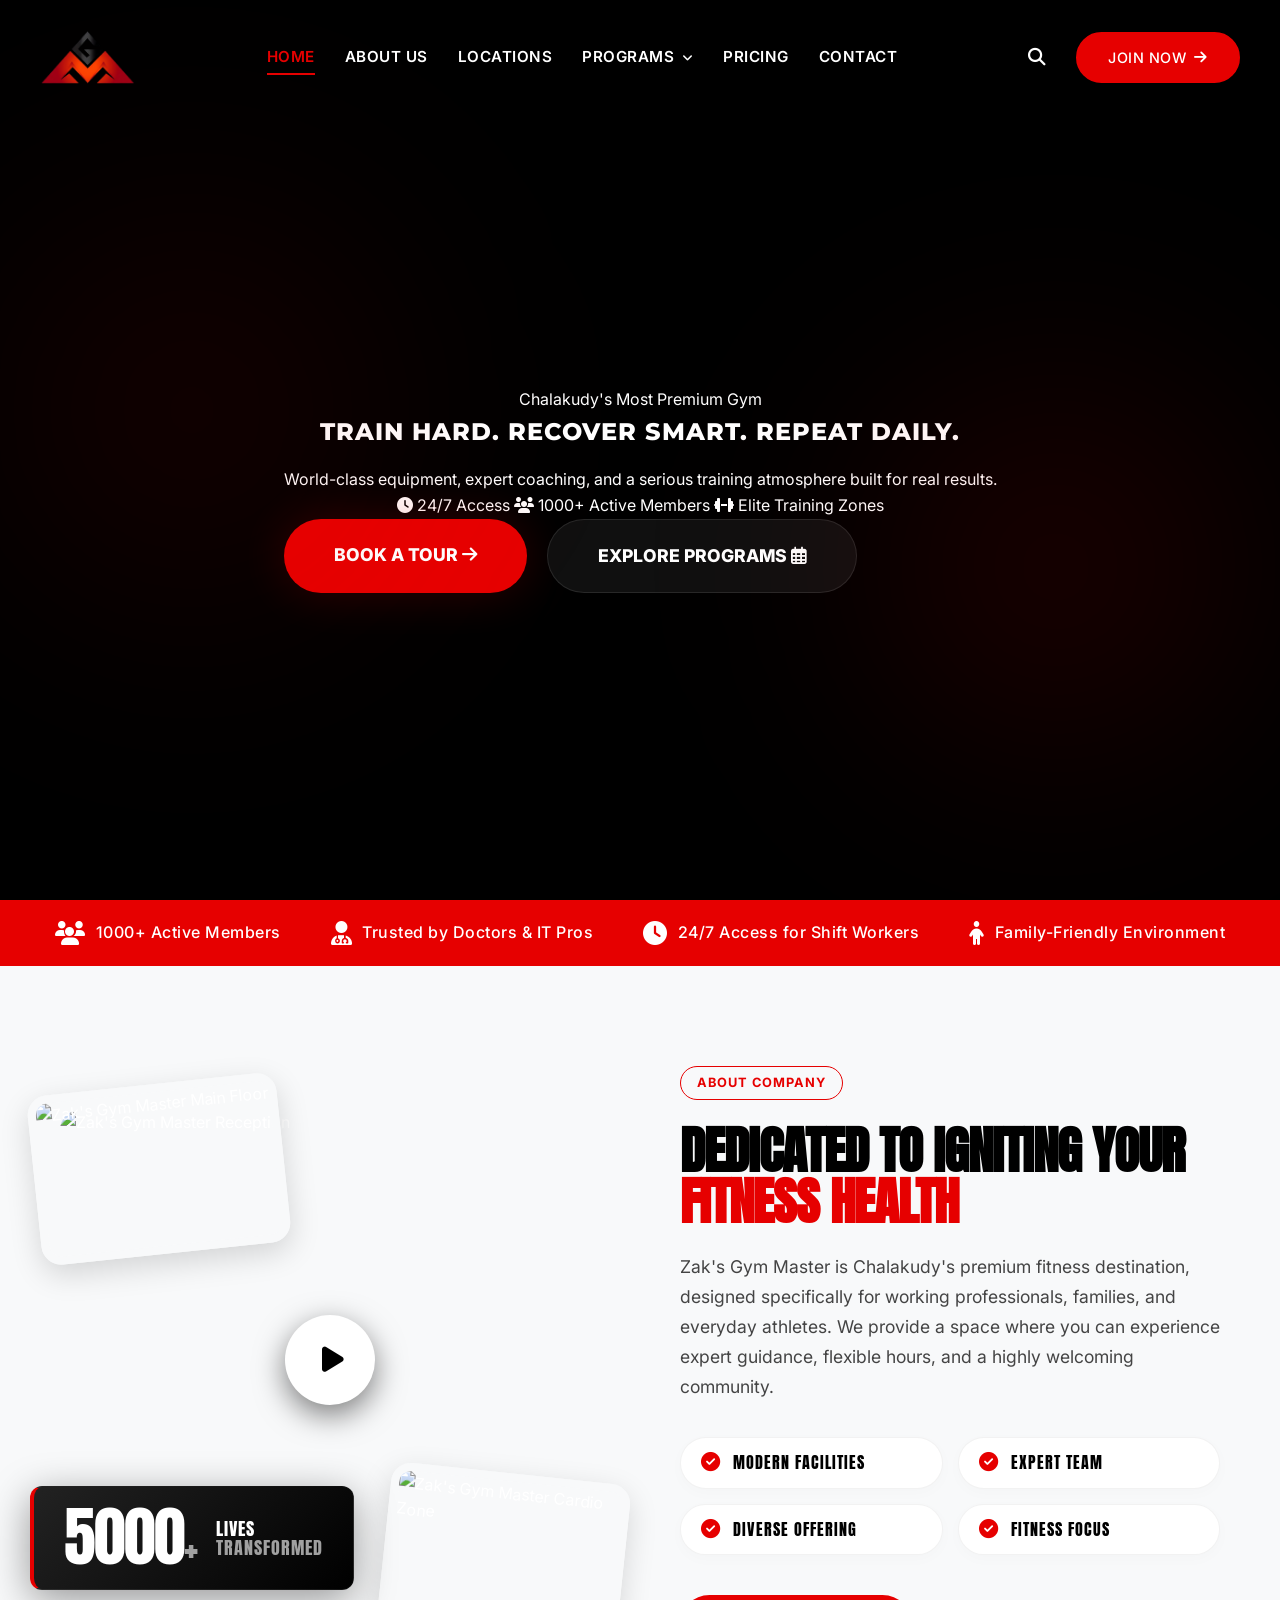
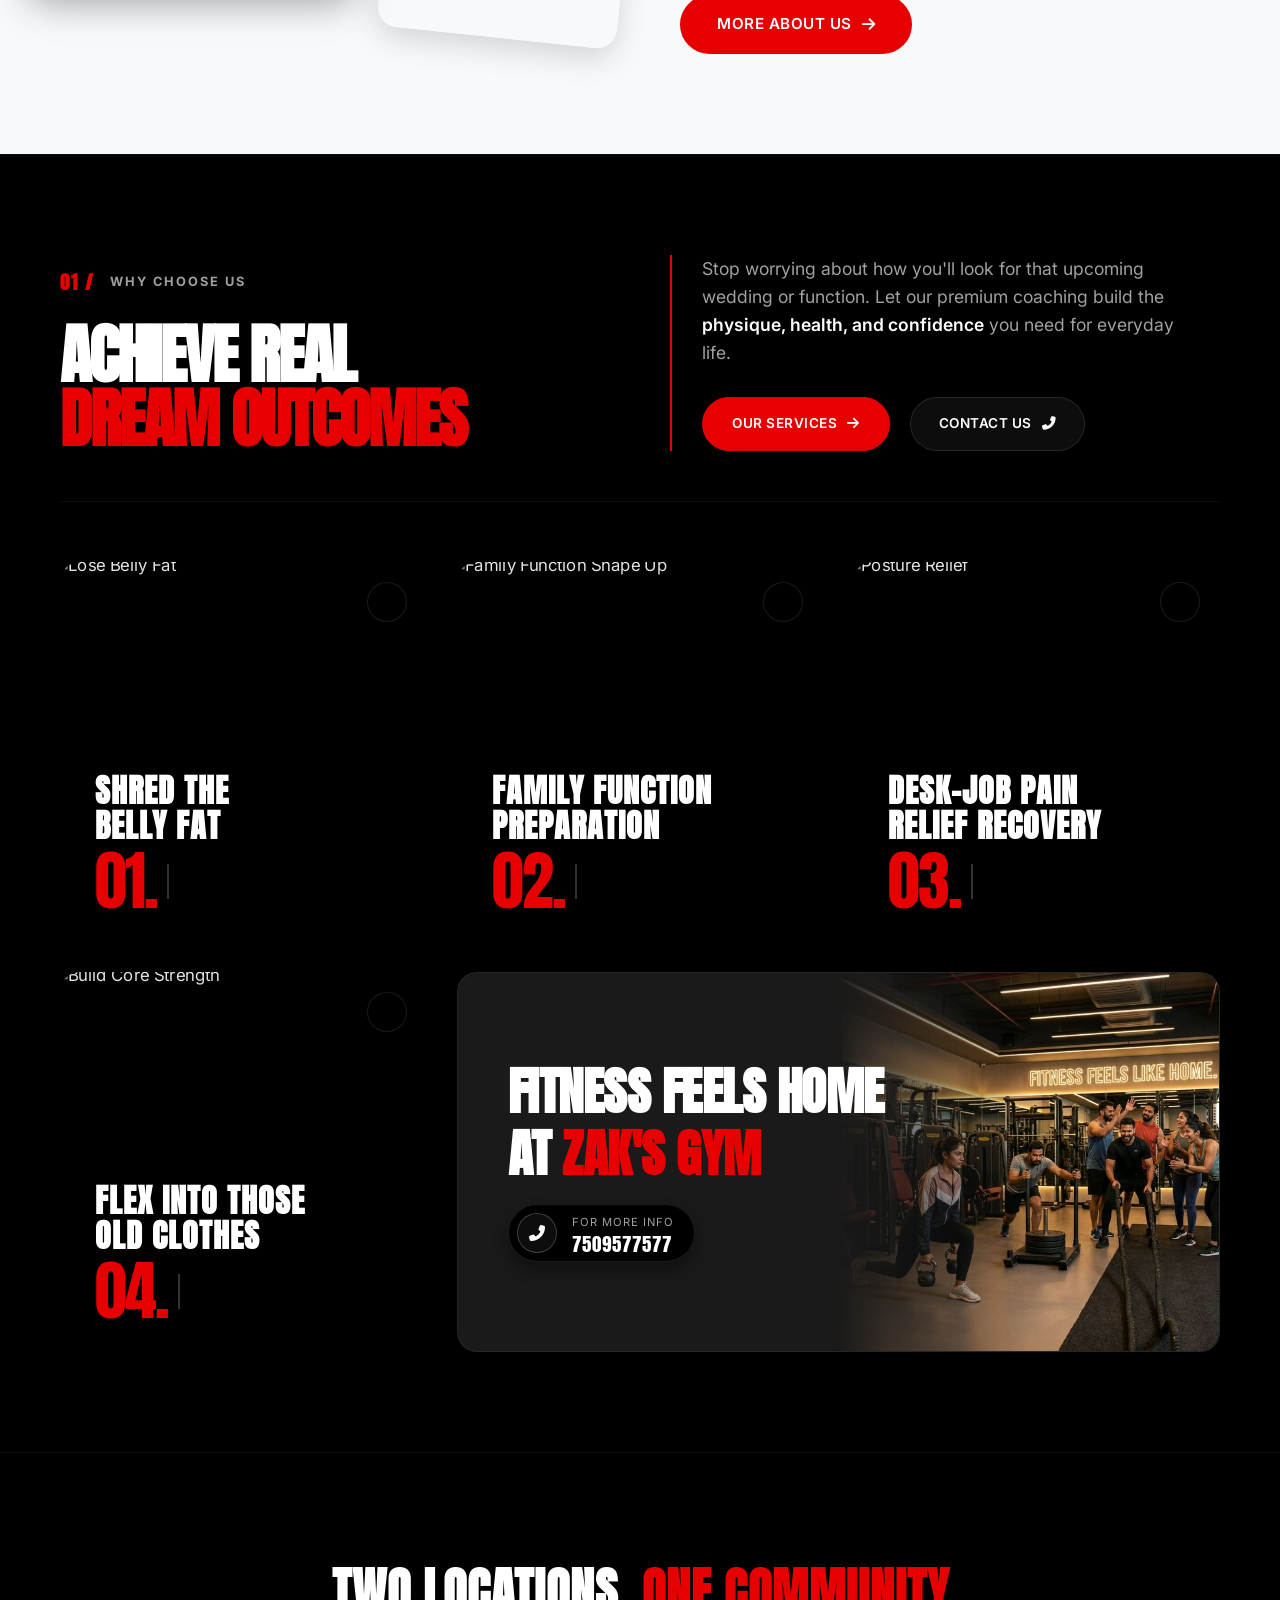
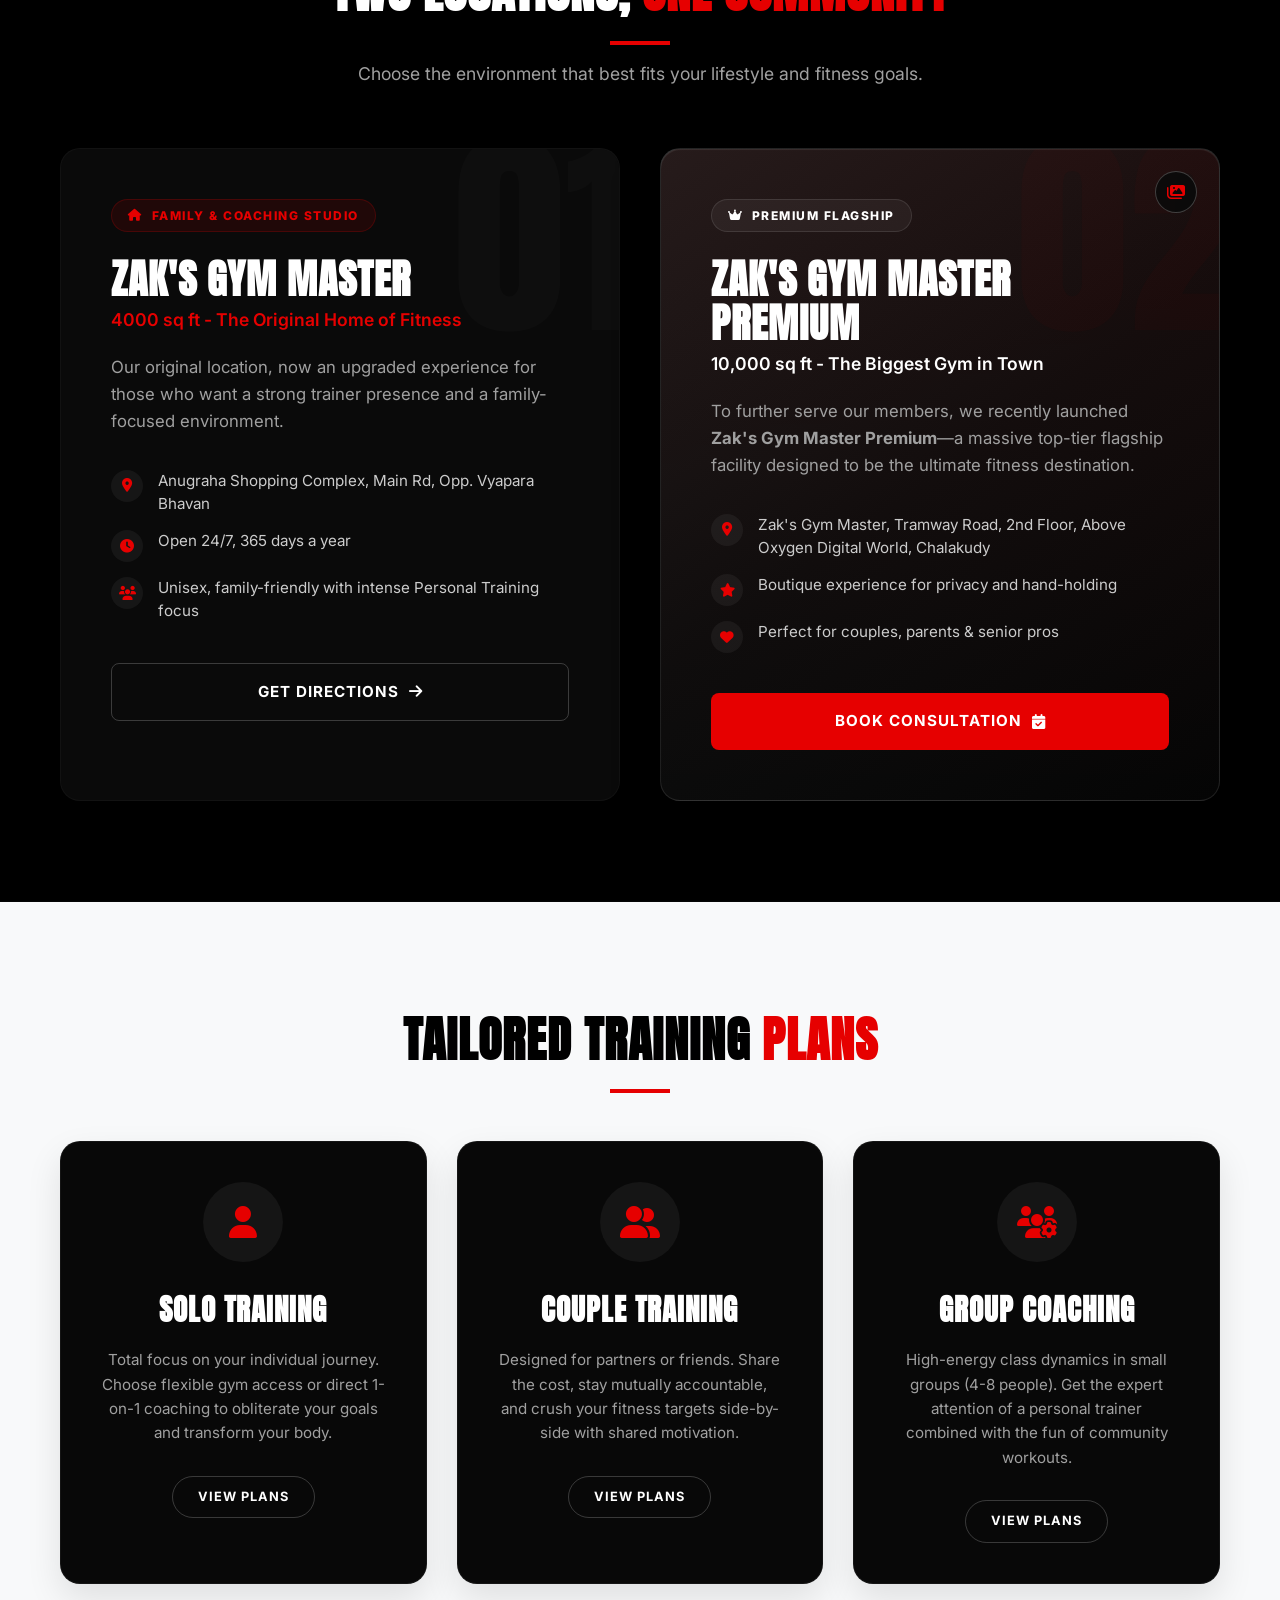
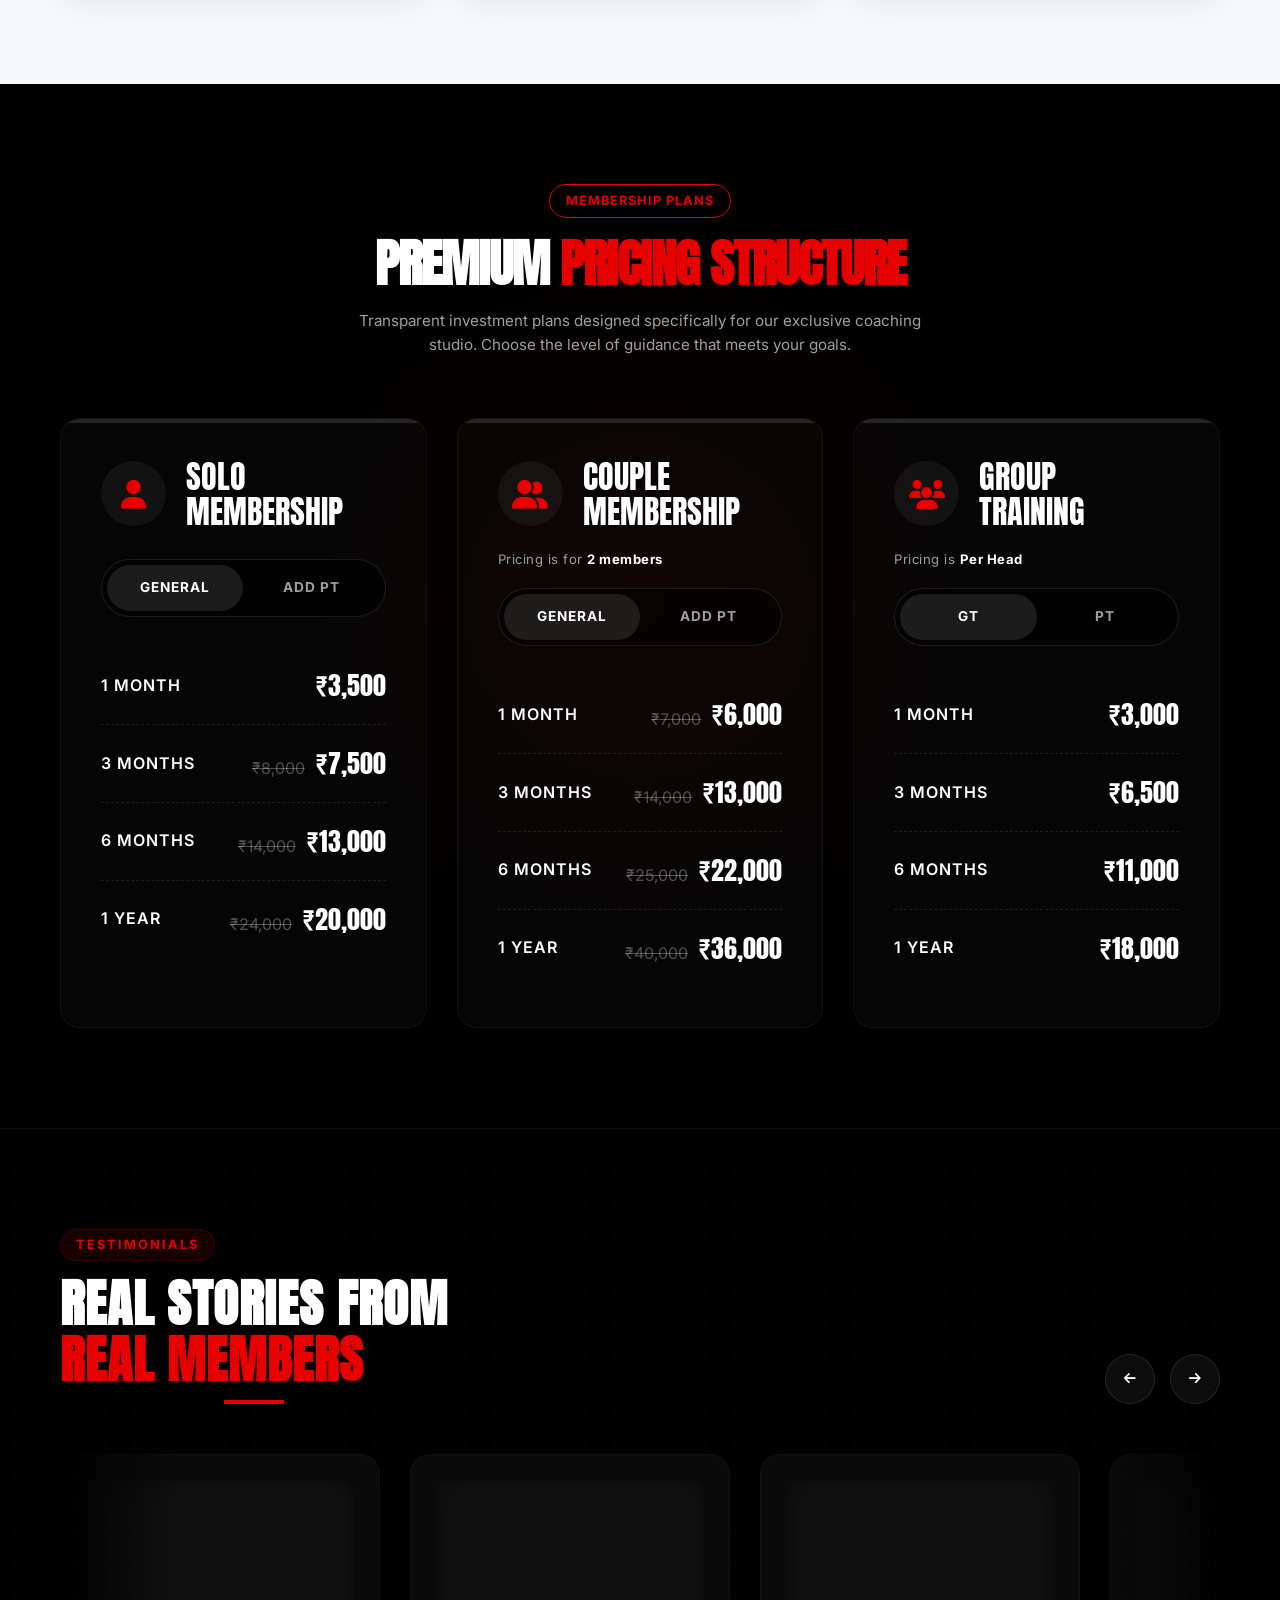
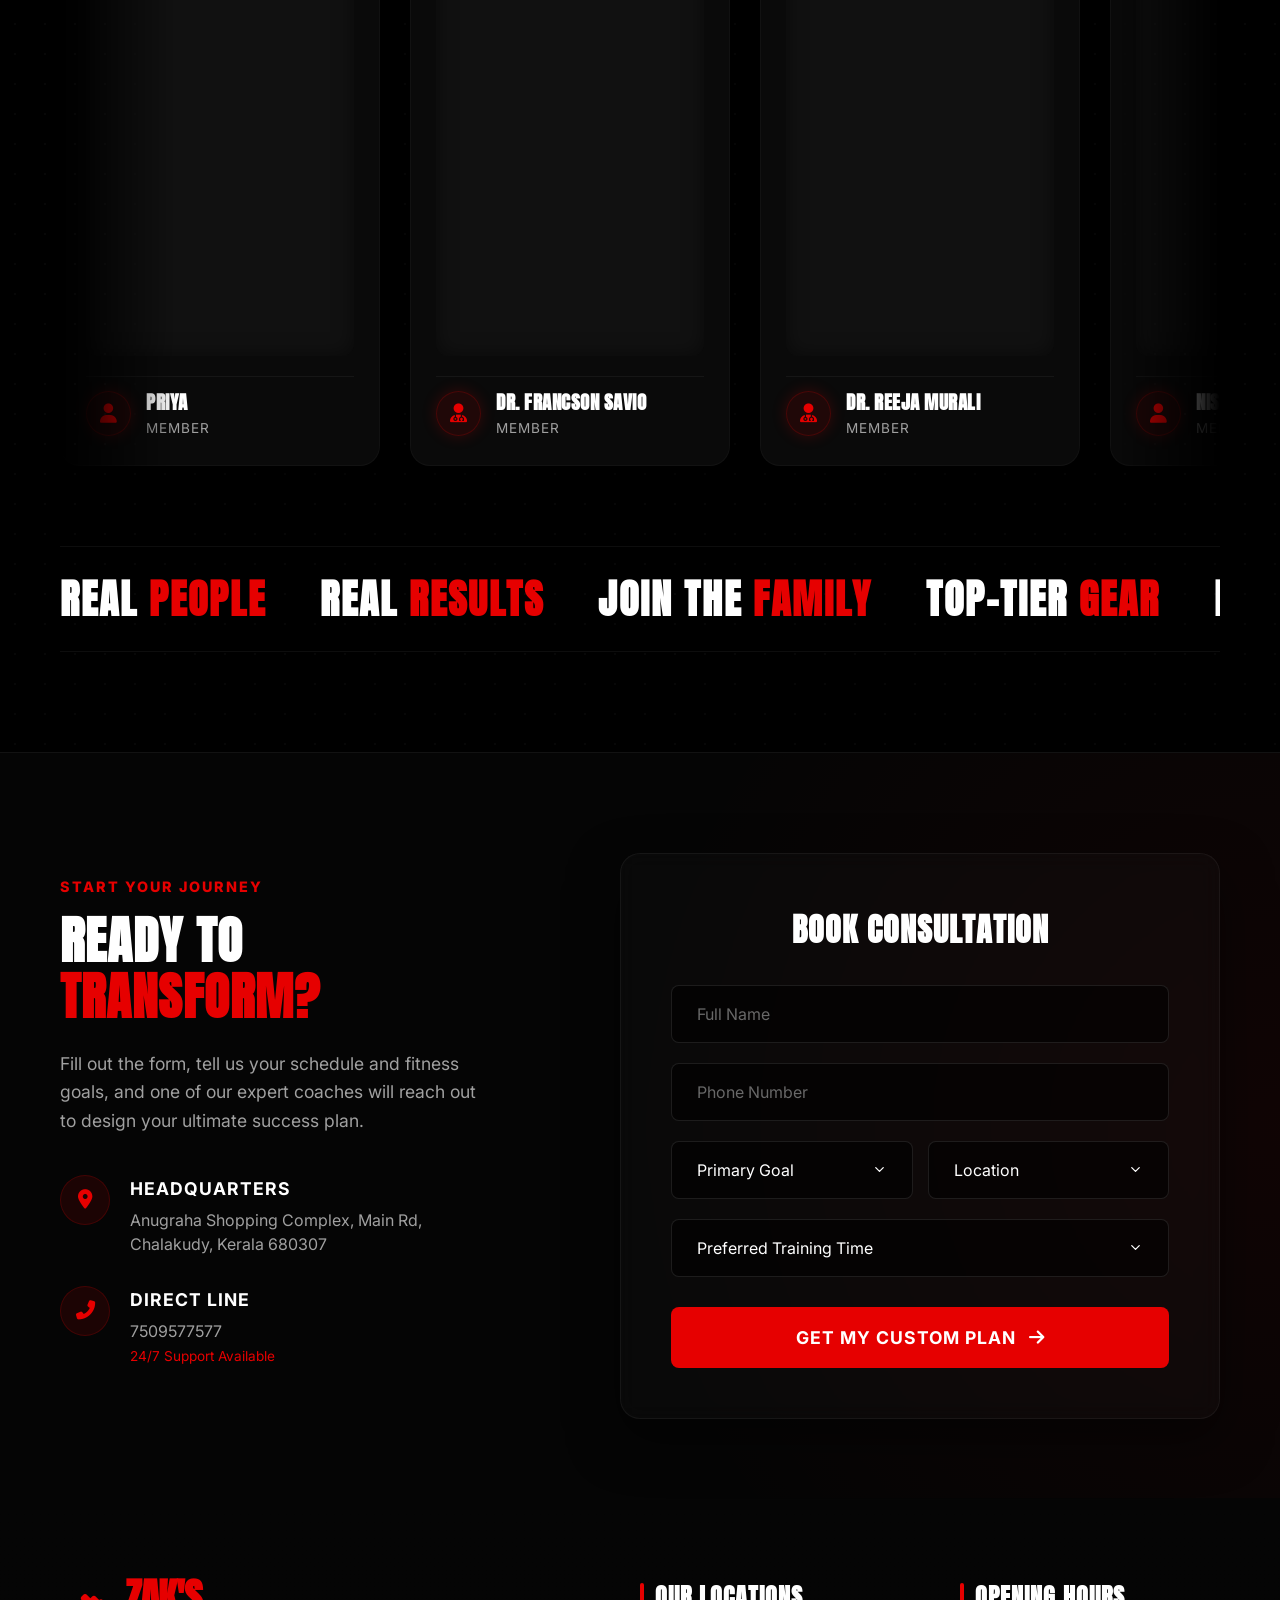
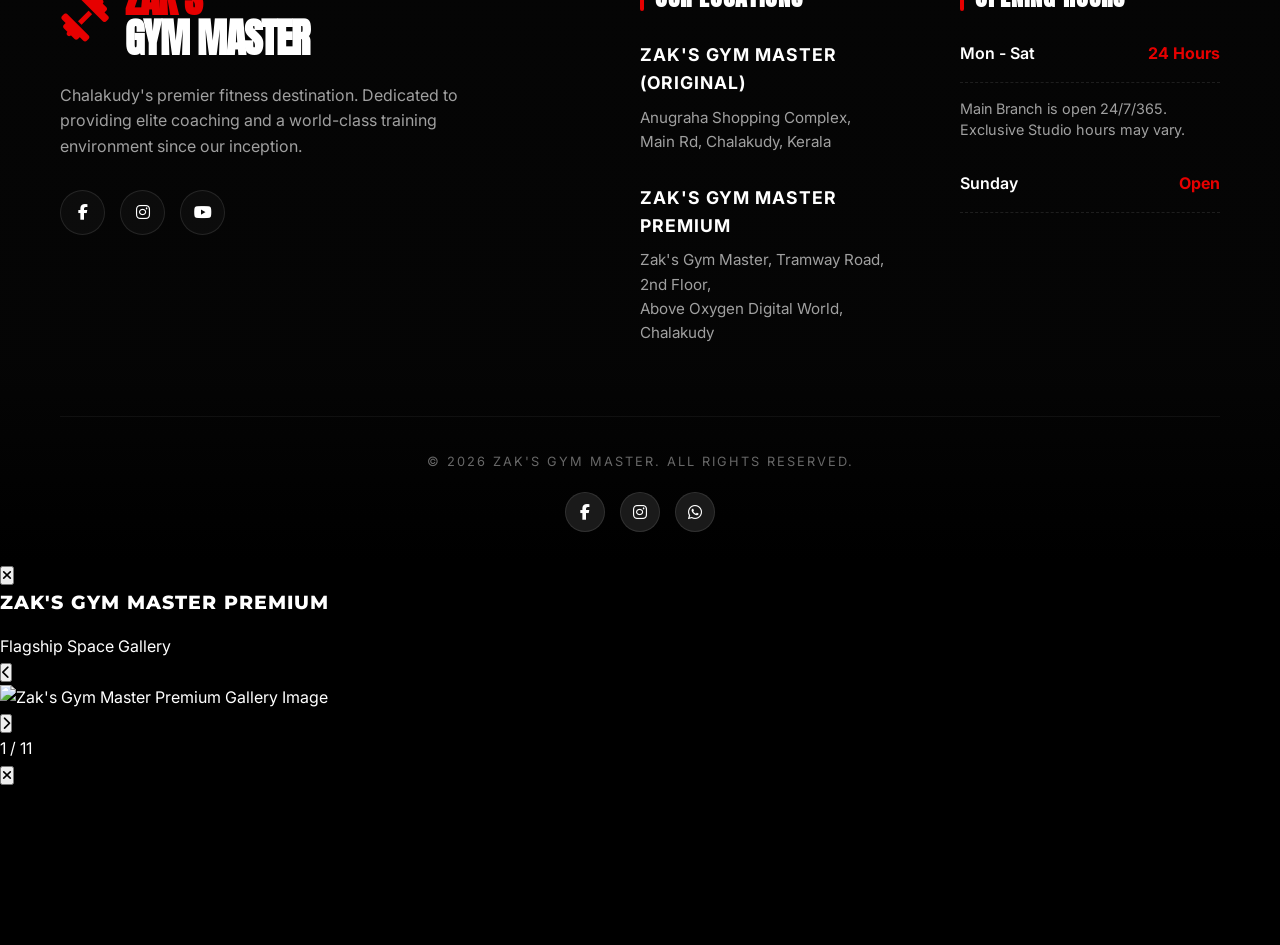
==== index.html @ a27ac3bf "Refine premium gallery trigger to blinking icon" ====
<!DOCTYPE html>
<html lang="en">

<head>
    <meta charset="UTF-8">
    <meta name="viewport" content="width=device-width, initial-scale=1.0">
    <title>Zak's Gym Master | Chalakudy's Most Premium Gym</title>
    <link rel="icon" type="image/x-icon" href="favicon.ico">
    <link rel="shortcut icon" type="image/x-icon" href="favicon.ico">
    <link rel="icon" type="image/png" sizes="16x16" href="favicon-16x16.png">
    <link rel="icon" type="image/png" sizes="32x32" href="favicon-32x32.png">
    <link rel="icon" type="image/png" sizes="512x512" href="favicon.png">
    <link rel="apple-touch-icon" sizes="180x180" href="apple-touch-icon.png">

    <!-- Google Fonts -->
    <link rel="preconnect" href="https://fonts.googleapis.com">
    <link rel="preconnect" href="https://fonts.gstatic.com" crossorigin>
    <link
        href="https://fonts.googleapis.com/css2?family=Anton&family=Inter:wght@400;500;600&family=Montserrat:wght@600;700;800;900&display=swap"
        rel="stylesheet">

    <!-- FontAwesome for Icons -->
    <link rel="stylesheet" href="https://cdnjs.cloudflare.com/ajax/libs/font-awesome/6.4.0/css/all.min.css">

    <!-- Custom CSS -->
    <link rel="stylesheet" href="style.css?v=4">
</head>

<body>

    <!-- Header Navigation -->
    <header id="header">
        <div class="container nav-container" style="max-width: 1400px; padding: 0 40px;">
            <a href="#" class="logo" style="display:flex; align-items:center;">
                <!-- Try to load gymmaster.png, fallback to a placeholder if not present yet -->
                <img src="gymmaster.png" alt="Zak's Gym Master Logo"
                    onerror="this.outerHTML='<h2 style=\'margin: 0; color: var(--text-white); font-weight: 900; font-size: 1.5rem; letter-spacing: -1px;\'><span class=\'text-red\'>ZAK\'S</span> GYM MASTER</h2>'"
                    style="height: 55px; object-fit: contain;">
            </a>

            <nav class="nav-links" id="navLinks">
                <a href="#home" class="active">HOME</a>
                <a href="#about">ABOUT US</a>
                <a href="#locations">LOCATIONS</a>
                <a href="#training">PROGRAMS <i class="fas fa-angle-down"
                        style="font-size:0.75rem; margin-left:3px;"></i></a>
                <a href="#pricing">PRICING</a>
                <a href="#contact">CONTACT</a>
            </nav>

            <div class="header-right" style="display:flex; align-items:center; gap:30px;">
                <a href="#" style="color:var(--text-white); font-size:1.1rem; transition: color 0.3s;"
                    onmouseover="this.style.color='var(--primary-red)'"
                    onmouseout="this.style.color='var(--text-white)'"><i class="fas fa-search"></i></a>
                <a href="#contact" class="btn"
                    style="padding: 12px 30px; font-size: 0.9rem; font-weight: 500; border-radius: 50px; display:flex; align-items:center; gap:8px;">JOIN
                    NOW <i class="fas fa-arrow-right"></i></a>
                <button class="menu-btn" id="menuBtn">
                    <i class="fas fa-bars"></i>
                </button>
            </div>
        </div>
    </header>

    <!-- Hero Section -->
    <section id="home" class="hero hero-video">
        <div class="hero-video-layer" aria-hidden="true" style="position:absolute; inset:0; width:100%; height:100%; overflow:hidden;">
            <iframe class="hero-video-iframe"
                src="https://www.youtube.com/embed/BcBjEK-jxYU?autoplay=1&mute=1&controls=0&loop=1&playlist=BcBjEK-jxYU&playsinline=1&rel=0&modestbranding=1&iv_load_policy=3&disablekb=1"
                title="Zak's Gym Master Hero Video" frameborder="0"
                style="position:absolute; top:50%; left:50%; transform:translate(-50%, -50%); width:100vw; height:56.25vw; min-width:177.78svh; min-height:100svh; max-width:none; max-height:none; border:0; pointer-events:none;"
                allow="autoplay; encrypted-media; picture-in-picture"></iframe>
        </div>
        <div class="hero-video-overlay" aria-hidden="true"></div>

        <div class="hero-content-shell animate-on-scroll">
            <p class="hero-kicker">Chalakudy's Most Premium Gym</p>
            <h1 class="hero-main-title">Train Hard. Recover Smart. Repeat Daily.</h1>
            <p class="hero-subtitle">World-class equipment, expert coaching, and a serious training atmosphere built for
                real results.</p>

            <div class="hero-stat-strip">
                <span><i class="fas fa-clock"></i> 24/7 Access</span>
                <span><i class="fas fa-users"></i> 1000+ Active Members</span>
                <span><i class="fas fa-dumbbell"></i> Elite Training Zones</span>
            </div>

            <div class="hero-cta-section hero-cta-inline">
                <a href="#contact" class="btn-fittex-primary">BOOK A TOUR <i class="fas fa-arrow-right"></i></a>
                <a href="#training" class="btn-fittex-secondary">EXPLORE PROGRAMS <i class="far fa-calendar-alt"></i></a>
            </div>
        </div>
    </section>

    <!-- Trust / Social Proof Bar -->
    <div class="trust-bar animate-on-scroll">
        <div class="container trust-content">
            <div class="trust-item"><i class="fas fa-users"></i> 1000+ Active Members</div>
            <div class="trust-item"><i class="fas fa-user-md"></i> Trusted by Doctors & IT Pros</div>
            <div class="trust-item"><i class="fas fa-clock"></i> 24/7 Access for Shift Workers</div>
            <div class="trust-item"><i class="fas fa-child"></i> Family-Friendly Environment</div>
        </div>
    </div>

    <!-- About Section / Brand Positioning (Fittex Layout) -->
    <section id="about" class="section-padding" style="overflow: hidden; background-color: #f8f9fa;">
        <div class="container about-container"
            style="display: grid; grid-template-columns: 1fr 1fr; gap: 80px; align-items: center;">

            <!-- Left Side: Image Collage -->
            <div class="about-images animate-on-scroll" style="position: relative;">
                <div class="main-img" style="border-radius: 20px; overflow: hidden; position: relative;">
                    <!-- Custom AI Generated Gym Interior Image -->
                    <img src="assets/about_collage_main.jpg" alt="Zak's Gym Master Reception"
                        style="width: 100%; height: 500px; object-fit: cover; object-position: center 58%; display: block;">

                    <div id="aboutVideoTrigger" class="play-btn-overlay" role="button" tabindex="0"
                        aria-label="Play gym intro video"
                        style="position: absolute; top: 50%; left: 50%; transform: translate(-50%, -50%); width: 90px; height: 90px; background: #fff; border-radius: 50%; display: flex; align-items: center; justify-content: center; cursor: pointer; box-shadow: 0 10px 30px rgba(0,0,0,0.5); transition: transform 0.3s ease;"
                        onmouseover="this.style.transform='translate(-50%, -50%) scale(1.1)'"
                        onmouseout="this.style.transform='translate(-50%, -50%) scale(1)'">
                        <i class="fas fa-play" style="color: #000; font-size: 1.8rem; margin-left: 5px;"></i>
                    </div>
                </div>

                <!-- Top Right Floating Image -->
                <img src="assets/about_collage_top.jpg" alt="Zak's Gym Master Main Floor"
                    style="position: absolute; top: -26px; left: -26px; width: 250px; height: 170px; object-fit: cover; object-position: center center; border-radius: 20px; border: 8px solid #f8f9fa; transform: rotate(-6deg); box-shadow: 0 10px 30px rgba(0,0,0,0.15); z-index: 2;">

                <!-- Bottom Right Floating Image -->
                <img src="assets/about_collage_bottom.jpg" alt="Zak's Gym Master Cardio Zone"
                    style="position: absolute; bottom: -28px; right: -24px; width: 240px; height: 165px; object-fit: cover; object-position: center center; border-radius: 20px; border: 8px solid #f8f9fa; transform: rotate(6deg); box-shadow: 0 10px 30px rgba(0,0,0,0.15); z-index: 2;">

                <!-- Floating Experience Box -->
                <div class="experience-box"
                    style="position: absolute; bottom: 20px; left: -30px; background: linear-gradient(135deg, #222, #000); border: 1px solid rgba(255,255,255,0.05); border-left: 4px solid var(--primary-red); padding: 25px 30px; border-radius: 12px; display: flex; align-items: center; gap: 20px; z-index: 3; box-shadow: 0 10px 40px rgba(0,0,0,0.4);">
                    <div
                        style="font-family: var(--font-display); font-size: 4rem; color: #fff; line-height: 0.8; letter-spacing: -2px;">
                        5000<span style="font-size: 2.5rem; color: var(--text-gray);">+</span></div>
                    <div
                        style="font-family: var(--font-display); font-size: 1.1rem; color: #fff; line-height: 1.1; letter-spacing: 1px; text-transform: uppercase;">
                        LIVES<br><span style="color:var(--text-gray);">TRANSFORMED</span></div>
                </div>
            </div>

            <!-- Right Side: Content -->
            <div class="about-content animate-on-scroll" style="transition-delay: 0.2s;">
                <div
                    style="display: inline-block; background: transparent; border: 1px solid var(--primary-red); color: var(--primary-red); font-family: var(--font-body); font-weight: 700; font-size: 0.8rem; padding: 6px 16px; border-radius: 50px; letter-spacing: 1px; margin-bottom: 25px;">
                    ABOUT COMPANY
                </div>

                <h2
                    style="font-family: var(--font-display); font-size: clamp(3rem, 4vw, 4.5rem); color: #000; line-height: 1; margin-bottom: 25px; text-transform: uppercase; letter-spacing: -1px;">
                    DEDICATED TO IGNITING YOUR <span class="text-red">FITNESS HEALTH</span>
                </h2>

                <p style="color: #444; font-size: 1.1rem; margin-bottom: 35px; line-height: 1.7;">
                    Zak's Gym Master is Chalakudy's premium fitness destination, designed specifically for working
                    professionals, families, and everyday athletes. We provide a space where you can experience expert
                    guidance, flexible hours, and a highly welcoming community.
                </p>

                <div class="features-list"
                    style="display: grid; grid-template-columns: 1fr 1fr; gap: 15px; margin-bottom: 40px;">
                    <div
                        style="display: flex; align-items: center; gap: 12px; background: #fff; padding: 12px 20px; border-radius: 50px; font-family: var(--font-display); font-size: 1rem; color: #000; letter-spacing: 1px; border: 1px solid rgba(0,0,0,0.05); box-shadow: 0 4px 15px rgba(0,0,0,0.02);">
                        <i class="fas fa-check-circle text-red" style="font-size: 1.2rem;"></i> MODERN FACILITIES
                    </div>
                    <div
                        style="display: flex; align-items: center; gap: 12px; background: #fff; padding: 12px 20px; border-radius: 50px; font-family: var(--font-display); font-size: 1rem; color: #000; letter-spacing: 1px; border: 1px solid rgba(0,0,0,0.05); box-shadow: 0 4px 15px rgba(0,0,0,0.02);">
                        <i class="fas fa-check-circle text-red" style="font-size: 1.2rem;"></i> EXPERT TEAM
                    </div>
                    <div
                        style="display: flex; align-items: center; gap: 12px; background: #fff; padding: 12px 20px; border-radius: 50px; font-family: var(--font-display); font-size: 1rem; color: #000; letter-spacing: 1px; border: 1px solid rgba(0,0,0,0.05); box-shadow: 0 4px 15px rgba(0,0,0,0.02);">
                        <i class="fas fa-check-circle text-red" style="font-size: 1.2rem;"></i> DIVERSE OFFERING
                    </div>
                    <div
                        style="display: flex; align-items: center; gap: 12px; background: #fff; padding: 12px 20px; border-radius: 50px; font-family: var(--font-display); font-size: 1rem; color: #000; letter-spacing: 1px; border: 1px solid rgba(0,0,0,0.05); box-shadow: 0 4px 15px rgba(0,0,0,0.02);">
                        <i class="fas fa-check-circle text-red" style="font-size: 1.2rem;"></i> FITNESS FOCUS
                    </div>
                </div>

                <a href="about.html" class="btn btn-primary"
                    style="display: inline-flex; align-items: center; gap: 10px;">MORE ABOUT
                    US <i class="fas fa-arrow-right"></i></a>
            </div>
        </div>
    </section>

    <!-- Real Life Outcomes / Services Section -->
    <section id="outcomes" class="section-padding"
        style="background-color: var(--bg-black); border-top: 1px solid rgba(255,255,255,0.05);">
        <div class="container">
            <style>
                .fittex-grid {
                    display: grid;
                    grid-template-columns: repeat(3, 1fr);
                    gap: 30px;
                }

                .fittex-span-2 {
                    grid-column: span 2;
                }

                .fittex-arrow {
                    position: absolute;
                    top: 20px;
                    right: 20px;
                    width: 40px;
                    height: 40px;
                    background: rgba(0, 0, 0, 0.4);
                    backdrop-filter: blur(5px);
                    border-radius: 50%;
                    display: flex;
                    align-items: center;
                    justify-content: center;
                    z-index: 3;
                    color: var(--text-white);
                    font-size: 1.1rem;
                    border: 1px solid rgba(255, 255, 255, 0.1);
                    transition: transform 0.3s ease;
                }

                .outcome-card:hover .fittex-arrow {
                    transform: scale(1.1) translate(3px, -3px);
                    background: var(--primary-red);
                }

                @media (max-width: 900px) {
                    .fittex-grid {
                        grid-template-columns: 1fr;
                    }

                    .fittex-span-2 {
                        grid-column: span 1;
                    }
                }
            </style>

            <!-- Redesigned Header Section -->
            <div class="fittex-header-block"
                style="display: grid; grid-template-columns: 1fr 1fr; gap: 60px; align-items: flex-end; margin-bottom: 60px; border-bottom: 1px solid rgba(255,255,255,0.05); padding-bottom: 50px;">

                <div>
                    <div style="display: flex; align-items: center; gap: 15px; margin-bottom: 25px;">
                        <span
                            style="font-family: var(--font-display); color: var(--primary-red); font-weight: 900; font-size: 1.2rem; letter-spacing: 2px;">01
                            /</span>
                        <div
                            style="text-transform: uppercase; color: var(--text-gray); font-size: 0.8rem; font-weight: 700; letter-spacing: 2px;">
                            Why Choose Us</div>
                    </div>
                    <h2
                        style="font-family: var(--font-display); font-size: clamp(2.8rem, 5vw, 4rem); line-height: 1; text-transform: uppercase; letter-spacing: -2px; margin: 0; color: #fff;">
                        ACHIEVE REAL <br><span class="text-red">DREAM OUTCOMES</span>
                    </h2>
                </div>

                <div style="position: relative; padding-left: 30px; border-left: 2px solid var(--primary-red);">
                    <p
                        style="color: var(--text-gray); font-size: 1.1rem; line-height: 1.6; margin-bottom: 30px; max-width: 480px;">
                        Stop worrying about how you'll look for that upcoming wedding or function. Let our premium
                        coaching build the <span style="color: #fff; font-weight: 600;">physique, health, and
                            confidence</span> you need for everyday life.
                    </p>
                    <div style="display: flex; gap: 20px; flex-wrap: wrap;">
                        <a href="#training" class="btn"
                            style="padding: 14px 28px; border-radius: 50px; font-size: 0.85rem; display: inline-flex; align-items: center; gap: 10px;">
                            OUR SERVICES <i class="fas fa-arrow-right"></i>
                        </a>
                        <a href="#contact" class="btn btn-secondary"
                            style="padding: 14px 28px; border-radius: 50px; font-size: 0.85rem; display: inline-flex; align-items: center; gap: 10px; background: rgba(255,255,255,0.05); border: 1px solid rgba(255,255,255,0.1); color: #fff;">
                            CONTACT US <i class="fas fa-phone-alt"></i>
                        </a>
                    </div>
                </div>
            </div>

            <style>
                @media (max-width: 900px) {
                    .fittex-header-block {
                        grid-template-columns: 1fr !important;
                        gap: 30px !important;
                        padding-bottom: 30px !important;
                    }
                }
            </style>

            <div class="fittex-grid">

                <!-- Card 1 -->
                <div class="outcome-card"
                    style="position: relative; border-radius: 20px; overflow: hidden; height: 380px;">
                    <img src="assets/indian_fat_loss_gym_1771620033778.png" alt="Lose Belly Fat"
                        style="position: absolute; width: 100%; height: 100%; object-fit: cover; transition: transform 0.5s ease;">
                    <div
                        style="position: absolute; top:0; left:0; width:100%; height:100%; background: linear-gradient(to bottom, rgba(0,0,0,0.1) 0%, rgba(0,0,0,0.95) 100%); pointer-events: none;">
                    </div>
                    <div class="fittex-arrow"><i class="fas fa-arrow-up-right"></i></div>
                    <div style="position: absolute; bottom: 35px; left: 35px; right: 20px; z-index: 2;">
                        <h3
                            style="font-family: var(--font-display); font-size: 2rem; line-height: 1.1; margin-bottom: 12px; text-transform: uppercase;">
                            SHRED THE<br>BELLY FAT
                        </h3>
                        <div style="display: flex; gap: 10px; align-items: center;">
                            <span
                                style="font-family: var(--font-display); font-size: 4rem; color: var(--primary-red); line-height: 0.8; letter-spacing: -2px;">01.</span>
                            <div style="width: 2px; height: 35px; background: rgba(255,255,255,0.2);"></div>
                        </div>
                    </div>
                </div>

                <!-- Card 2 -->
                <div class="outcome-card"
                    style="position: relative; border-radius: 20px; overflow: hidden; height: 380px;">
                    <img src="assets/indian_wedding_shapeup_1771620050078.png" alt="Family Function Shape Up"
                        style="position: absolute; width: 100%; height: 100%; object-fit: cover; transition: transform 0.5s ease;">
                    <div
                        style="position: absolute; top:0; left:0; width:100%; height:100%; background: linear-gradient(to bottom, rgba(0,0,0,0.1) 0%, rgba(0,0,0,0.95) 100%); pointer-events: none;">
                    </div>
                    <div class="fittex-arrow"><i class="fas fa-arrow-up-right"></i></div>
                    <div style="position: absolute; bottom: 35px; left: 35px; right: 20px; z-index: 2;">
                        <h3
                            style="font-family: var(--font-display); font-size: 2rem; line-height: 1.1; margin-bottom: 12px; text-transform: uppercase;">
                            FAMILY FUNCTION<br>PREPARATION
                        </h3>
                        <div style="display: flex; gap: 10px; align-items: center;">
                            <span
                                style="font-family: var(--font-display); font-size: 4rem; color: var(--primary-red); line-height: 0.8; letter-spacing: -2px;">02.</span>
                            <div style="width: 2px; height: 35px; background: rgba(255,255,255,0.2);"></div>
                        </div>
                    </div>
                </div>

                <!-- Card 3 -->
                <div class="outcome-card"
                    style="position: relative; border-radius: 20px; overflow: hidden; height: 380px;">
                    <img src="assets/indian_desk_posture_1771620069669.png" alt="Posture Relief"
                        style="position: absolute; width: 100%; height: 100%; object-fit: cover; transition: transform 0.5s ease;">
                    <div
                        style="position: absolute; top:0; left:0; width:100%; height:100%; background: linear-gradient(to bottom, rgba(0,0,0,0.1) 0%, rgba(0,0,0,0.95) 100%); pointer-events: none;">
                    </div>
                    <div class="fittex-arrow"><i class="fas fa-arrow-up-right"></i></div>
                    <div style="position: absolute; bottom: 35px; left: 35px; right: 20px; z-index: 2;">
                        <h3
                            style="font-family: var(--font-display); font-size: 2rem; line-height: 1.1; margin-bottom: 12px; text-transform: uppercase;">
                            DESK-JOB PAIN<br>RELIEF RECOVERY
                        </h3>
                        <div style="display: flex; gap: 10px; align-items: center;">
                            <span
                                style="font-family: var(--font-display); font-size: 4rem; color: var(--primary-red); line-height: 0.8; letter-spacing: -2px;">03.</span>
                            <div style="width: 2px; height: 35px; background: rgba(255,255,255,0.2);"></div>
                        </div>
                    </div>
                </div>

                <!-- Card 4 (Row 2, left) -->
                <div class="outcome-card"
                    style="position: relative; border-radius: 20px; overflow: hidden; height: 380px;">
                    <img src="assets/indian_customized_workout_1771620090639.png" alt="Build Core Strength"
                        style="position: absolute; width: 100%; height: 100%; object-fit: cover; transition: transform 0.5s ease;">
                    <div
                        style="position: absolute; top:0; left:0; width:100%; height:100%; background: linear-gradient(to bottom, rgba(0,0,0,0.1) 0%, rgba(0,0,0,0.95) 100%); pointer-events: none;">
                    </div>
                    <div class="fittex-arrow"><i class="fas fa-arrow-up-right"></i></div>
                    <div style="position: absolute; bottom: 35px; left: 35px; right: 20px; z-index: 2;">
                        <h3
                            style="font-family: var(--font-display); font-size: 2rem; line-height: 1.1; margin-bottom: 12px; text-transform: uppercase;">
                            FLEX INTO THOSE<br>OLD CLOTHES
                        </h3>
                        <div style="display: flex; gap: 10px; align-items: center;">
                            <span
                                style="font-family: var(--font-display); font-size: 4rem; color: var(--primary-red); line-height: 0.8; letter-spacing: -2px;">04.</span>
                            <div style="width: 2px; height: 35px; background: rgba(255,255,255,0.2);"></div>
                        </div>
                    </div>
                </div>

                <!-- Card 5 / Wide CTA Block (Row 2, spans 2 cols) -->
                <div class="outcome-card cta-card fittex-span-2"
                    style="position: relative; border-radius: 20px; overflow: hidden; height: 380px; background: var(--bg-card); border: 1px solid rgba(255,255,255,0.05); display: flex; align-items: center; padding: 50px; box-shadow: 0 15px 30px rgba(0, 0, 0, 0.5);">

                    <!-- Seamless Portrait Masked Overlay -->
                    <div
                        style="position: absolute; top: 0; right: 0; height: 100%; width: 50%; pointer-events: none; -webkit-mask-image: linear-gradient(to left, rgba(0,0,0,1) 50%, rgba(0,0,0,0) 100%); mask-image: linear-gradient(to left, rgba(0,0,0,1) 50%, rgba(0,0,0,0) 100%); z-index: 1;">
                        <img src="assets/indian_group_training_premium.png"
                            style="height: 100%; width: 100%; object-fit: cover; object-position: center top;"
                            alt="Fitness Professional">
                    </div>

                    <div style="position: relative; z-index: 5; max-width: 550px; color: #fff; padding-right: 20px;">
                        <h3
                            style="font-family: var(--font-display); font-size: clamp(2.5rem, 4vw, 3.5rem); line-height: 1.2; margin-bottom: 20px; text-transform: uppercase; letter-spacing: -0.5px;">
                            FITNESS FEELS HOME<br>AT <span class="text-red">ZAK'S GYM</span>
                        </h3>

                        <div
                            style="display: flex; align-items: center; gap: 15px; background: #000; color: #fff; padding: 8px 20px 8px 8px; border-radius: 50px; display: inline-flex; box-shadow: 0 8px 15px rgba(0,0,0,0.4); border: 1px solid rgba(255,255,255,0.1);">
                            <div
                                style="width: 40px; height: 40px; border-radius: 50%; border: 1px solid rgba(255,255,255,0.2); display: flex; align-items: center; justify-content: center; background: rgba(255,255,255,0.05);">
                                <i class="fas fa-phone-alt" style="color: var(--text-white); font-size: 1rem;"></i>
                            </div>
                            <div>
                                <div
                                    style="font-size: 0.7rem; color: var(--text-gray); text-transform: uppercase; letter-spacing: 1px; margin-bottom: 2px;">
                                    FOR MORE INFO</div>
                                <div
                                    style="font-family: var(--font-display); font-size: 1.2rem; line-height: 1; letter-spacing: 1px; color: #fff;">
                                    7509577577</div>
                            </div>
                        </div>
                    </div>
                </div>

            </div>
        </div>
    </section>

    <!-- Two Locations Component (Fittex Layout) -->
    <section id="locations" class="locations section-padding"
        style="position: relative; background: #000000; border-top: 1px solid rgba(255,255,255,0.05); border-bottom: 1px solid rgba(255,255,255,0.02);">
        <div class="container" style="position: relative; z-index: 2;">
            <div style="text-align: center; margin-bottom: 60px;">
                <h2 class="section-title animate-on-scroll" style="margin-bottom: 15px;">Two Locations, <span
                        class="text-red">One Community</span></h2>
                <p style="color: var(--text-gray); max-width: 600px; margin: 0 auto; font-size: 1.1rem;"
                    class="animate-on-scroll">Choose the environment that best fits your lifestyle and fitness goals.
                </p>
            </div>

            <style>
                .fittex-locations-grid {
                    display: grid;
                    grid-template-columns: repeat(2, 1fr);
                    gap: 40px;
                }

                @media(max-width: 900px) {
                    .fittex-locations-grid {
                        grid-template-columns: 1fr;
                    }

                    .fittex-gallery-trigger {
                        top: 16px;
                        right: 16px;
                    }

                    .fittex-gallery-trigger .label {
                        display: none;
                    }
                }

                .fittex-loc-card {
                    background: #0a0a0a;
                    border: 1px solid rgba(255, 255, 255, 0.03);
                    border-radius: 20px;
                    padding: 50px;
                    position: relative;
                    overflow: hidden;
                    transition: all 0.4s cubic-bezier(0.165, 0.84, 0.44, 1);
                    z-index: 1;
                    box-shadow: 0 10px 30px rgba(0, 0, 0, 0.5);
                }

                .fittex-loc-card::before {
                    content: '';
                    position: absolute;
                    top: 0;
                    left: 0;
                    right: 0;
                    bottom: 0;
                    background: linear-gradient(180deg, rgba(230, 0, 0, 0.03) 0%, transparent 100%);
                    z-index: -1;
                    opacity: 0;
                    transition: opacity 0.4s ease;
                }

                .fittex-loc-card:hover {
                    transform: translateY(-8px);
                    border-color: rgba(230, 0, 0, 0.3);
                    box-shadow: 0 20px 40px rgba(0, 0, 0, 0.7), 0 0 30px rgba(230, 0, 0, 0.1);
                }

                .fittex-loc-card:hover::before {
                    opacity: 1;
                }

                .fittex-loc-watermark {
                    position: absolute;
                    top: -25px;
                    right: -20px;
                    font-family: var(--font-display);
                    font-size: 14rem;
                    line-height: 1;
                    color: rgba(255, 255, 255, 0.02);
                    z-index: -1;
                    pointer-events: none;
                    transition: all 0.5s ease;
                }

                .fittex-loc-card:hover .fittex-loc-watermark {
                    color: rgba(230, 0, 0, 0.04);
                    transform: scale(1.05) rotate(2deg);
                }

                .fittex-loc-badge {
                    display: inline-flex;
                    align-items: center;
                    gap: 8px;
                    background: rgba(230, 0, 0, 0.1);
                    border: 1px solid rgba(230, 0, 0, 0.2);
                    color: var(--primary-red);
                    padding: 6px 16px;
                    border-radius: 50px;
                    font-size: 0.75rem;
                    font-weight: 800;
                    letter-spacing: 1.5px;
                    text-transform: uppercase;
                    margin-bottom: 25px;
                }

                .fittex-loc-badge.premium {
                    background: rgba(255, 255, 255, 0.05);
                    border-color: rgba(255, 255, 255, 0.1);
                    color: #fff;
                }

                .fittex-loc-title {
                    font-family: var(--font-display);
                    font-size: 2.5rem;
                    color: #fff;
                    line-height: 1.1;
                    margin-bottom: 5px;
                    text-transform: uppercase;
                }

                .fittex-loc-subtitle {
                    color: var(--primary-red);
                    font-size: 1.1rem;
                    font-weight: 600;
                    margin-bottom: 20px;
                }

                .fittex-loc-subtitle.premium {
                    color: #fff;
                }

                .fittex-loc-desc {
                    color: var(--text-gray);
                    font-size: 1.05rem;
                    line-height: 1.6;
                    margin-bottom: 35px;
                }

                .fittex-loc-list {
                    list-style: none;
                    padding: 0;
                    margin: 0 0 40px 0;
                    display: flex;
                    flex-direction: column;
                    gap: 15px;
                }

                .fittex-loc-list li {
                    display: flex;
                    align-items: flex-start;
                    gap: 15px;
                    color: #ccc;
                    font-size: 0.95rem;
                    line-height: 1.5;
                }

                .fittex-loc-icon-wrap {
                    flex-shrink: 0;
                    width: 32px;
                    height: 32px;
                    background: rgba(255, 255, 255, 0.05);
                    border-radius: 50%;
                    display: flex;
                    align-items: center;
                    justify-content: center;
                    color: var(--primary-red);
                    font-size: 0.85rem;
                    transition: all 0.3s;
                }

                .fittex-loc-card:hover .fittex-loc-icon-wrap {
                    background: rgba(230, 0, 0, 0.1);
                    color: var(--primary-red);
                }

                .fittex-btn {
                    display: inline-flex;
                    align-items: center;
                    justify-content: center;
                    width: 100%;
                    gap: 10px;
                    padding: 16px;
                    font-family: var(--font-body);
                    font-weight: 700;
                    font-size: 0.95rem;
                    text-transform: uppercase;
                    letter-spacing: 1px;
                    border-radius: 8px;
                    transition: all 0.3s;
                    text-decoration: none;
                    cursor: pointer;
                }

                .fittex-btn.primary {
                    background: var(--primary-red);
                    color: #fff;
                    border: none;
                }

                .fittex-btn.primary:hover {
                    background: #cc0000;
                    box-shadow: 0 10px 20px rgba(230, 0, 0, 0.3);
                }

                .fittex-btn.secondary {
                    background: transparent;
                    color: #fff;
                    border: 1px solid rgba(255, 255, 255, 0.2);
                }

                .fittex-btn.secondary:hover {
                    background: rgba(255, 255, 255, 0.05);
                    border-color: #fff;
                }

                .fittex-gallery-trigger {
                    position: absolute;
                    top: 22px;
                    right: 22px;
                    z-index: 20;
                    width: 42px;
                    height: 42px;
                    border-radius: 50%;
                    background: rgba(10, 10, 10, 0.9);
                    border: 1px solid rgba(255, 255, 255, 0.22);
                    display: inline-flex;
                    align-items: center;
                    justify-content: center;
                    text-decoration: none;
                    animation: galleryBlink 1.8s infinite;
                    box-shadow: 0 0 0 rgba(230, 0, 0, 0);
                }

                .fittex-gallery-trigger i {
                    color: var(--primary-red);
                    font-size: 1rem;
                }

                .fittex-gallery-trigger .label {
                    position: absolute;
                    right: 52px;
                    top: 50%;
                    transform: translateY(-50%);
                    white-space: nowrap;
                    color: #fff;
                    font-weight: 700;
                    font-size: 0.72rem;
                    text-transform: uppercase;
                    letter-spacing: 1px;
                    background: rgba(8, 8, 8, 0.95);
                    border: 1px solid rgba(255, 255, 255, 0.18);
                    padding: 7px 10px;
                    border-radius: 999px;
                    opacity: 0;
                    pointer-events: none;
                    transition: all 0.25s ease;
                }

                .fittex-gallery-trigger:hover .label {
                    opacity: 1;
                    transform: translateY(-50%) translateX(-2px);
                }

                .fittex-gallery-trigger:hover {
                    border-color: rgba(230, 0, 0, 0.65);
                    transform: scale(1.05);
                    box-shadow: 0 10px 24px rgba(0, 0, 0, 0.45);
                }

                @keyframes galleryBlink {
                    0%, 100% { box-shadow: 0 0 0 0 rgba(230, 0, 0, 0); }
                    50% { box-shadow: 0 0 0 8px rgba(230, 0, 0, 0.18); }
                }

                .fittex-loc-card.metallic-premium {
                    background: linear-gradient(145deg, #1c1c1c 0%, #0d0d0d 50%, #050505 100%);
                    border: 1px solid rgba(255, 255, 255, 0.1);
                    box-shadow: inset 0 1px 1px rgba(255,255,255,0.1), 0 15px 40px rgba(0,0,0,0.6);
                }
                
                .fittex-loc-card.metallic-premium::before {
                    background: linear-gradient(180deg, rgba(230, 0, 0, 0.1) 0%, transparent 100%);
                    opacity: 0.5;
                }
                
                .fittex-loc-card.metallic-premium:hover {
                    border-color: rgba(230, 0, 0, 0.6);
                    box-shadow: inset 0 1px 1px rgba(230,0,0,0.3), 0 20px 50px rgba(0,0,0,0.8), 0 0 30px rgba(230, 0, 0, 0.15);
                    transform: translateY(-10px);
                }
                
                .fittex-loc-card.metallic-premium:hover::before {
                    opacity: 1;
                    background: linear-gradient(180deg, rgba(230, 0, 0, 0.15) 0%, rgba(230, 0, 0, 0.02) 100%);
                }
                
                .fittex-loc-card.metallic-premium .fittex-loc-watermark {
                    color: rgba(230, 0, 0, 0.03);
                }
                
                .fittex-loc-card.metallic-premium:hover .fittex-loc-watermark {
                    color: rgba(230, 0, 0, 0.08);
                }
            </style>

            <div class="fittex-locations-grid">

                <!-- Location 1: Original Studio -->
                <div class="fittex-loc-card animate-on-scroll">
                    <div class="fittex-loc-watermark">01</div>
                    <div class="fittex-loc-badge">
                        <i class="fas fa-home"></i> Family & Coaching Studio
                    </div>
                    <h3 class="fittex-loc-title">Zak's Gym Master</h3>
                    <div class="fittex-loc-subtitle">4000 sq ft - The Original Home of Fitness</div>
                    <p class="fittex-loc-desc">Our original location, now an upgraded experience for those who want a
                        strong trainer presence and a family-focused environment.</p>

                    <ul class="fittex-loc-list">
                        <li>
                            <div class="fittex-loc-icon-wrap"><i class="fas fa-map-marker-alt"></i></div>
                            <div>Anugraha Shopping Complex, Main Rd, Opp. Vyapara Bhavan</div>
                        </li>
                        <li>
                            <div class="fittex-loc-icon-wrap"><i class="fas fa-clock"></i></div>
                            <div>Open 24/7, 365 days a year</div>
                        </li>
                        <li>
                            <div class="fittex-loc-icon-wrap"><i class="fas fa-users"></i></div>
                            <div>Unisex, family-friendly with intense Personal Training focus</div>
                        </li>
                    </ul>

                    <a href="https://maps.google.com" target="_blank" class="fittex-btn secondary">
                        Get Directions <i class="fas fa-arrow-right"></i>
                    </a>
                </div>

                <!-- Location 2: Main Branch (Flagship) -->
                <div class="fittex-loc-card metallic-premium animate-on-scroll" style="transition-delay: 0.1s;">
                    <div class="fittex-loc-watermark">02</div>
                    <div class="fittex-loc-badge premium">
                        <i class="fas fa-crown"></i> Premium Flagship
                    </div>
                    <h3 class="fittex-loc-title">Zak's Gym Master Premium</h3>
                    <div class="fittex-loc-subtitle premium">10,000 sq ft - The Biggest Gym in Town</div>
                    <p class="fittex-loc-desc">To further serve our members, we recently launched <strong>Zak's Gym
                            Master Premium</strong>—a massive top-tier flagship facility designed to be the ultimate
                        fitness destination.</p>

                    <ul class="fittex-loc-list">
                        <li>
                            <div class="fittex-loc-icon-wrap"><i class="fas fa-map-marker-alt"></i></div>
                            <div>Zak's Gym Master, Tramway Road, 2nd Floor, Above Oxygen Digital World, Chalakudy</div>
                        </li>

                        <li>
                            <div class="fittex-loc-icon-wrap"><i class="fas fa-star"></i></div>
                            <div>Boutique experience for privacy and hand-holding</div>
                        </li>
                        <li>
                            <div class="fittex-loc-icon-wrap"><i class="fas fa-heart"></i></div>
                            <div>Perfect for couples, parents & senior pros</div>
                        </li>
                    </ul>

                    <a href="#" id="openPremiumGallery" class="fittex-gallery-trigger">
                        <span class="label">
                            <span>Checkout The Space</span>
                        </span>
                        <i class="fas fa-images"></i>
                    </a>

                    <a href="#contact" class="fittex-btn primary">
                        Book Consultation <i class="fas fa-calendar-check"></i>
                    </a>
                </div>

            </div>
        </div>
    </section>

    <!-- Training Options -->
    <section id="training" class="section-padding" style="background-color: #f8f9fa;">
        <div class="container">
            <h2 class="section-title animate-on-scroll" style="color: #000;">Tailored Training <span
                    class="text-red">Plans</span></h2>
            <style>
                .premium-training-grid {
                    display: grid;
                    grid-template-columns: repeat(3, 1fr);
                    gap: 30px;
                }

                @media (max-width: 900px) {
                    .premium-training-grid {
                        grid-template-columns: 1fr;
                    }
                }

                .training-card-modern {
                    background: #080808;
                    border: 1px solid rgba(255, 255, 255, 0.05);
                    border-radius: 20px;
                    padding: 40px;
                    transition: all 0.4s ease;
                    text-align: center;
                    position: relative;
                    overflow: hidden;
                    box-shadow: 0 15px 35px rgba(0, 0, 0, 0.1);
                }

                .training-card-modern:hover {
                    background: #111;
                    border-color: rgba(230, 0, 0, 0.3);
                    transform: translateY(-5px);
                    box-shadow: 0 10px 30px rgba(0, 0, 0, 0.5), 0 0 20px rgba(230, 0, 0, 0.1);
                }

                .training-icon-wrapper {
                    width: 80px;
                    height: 80px;
                    margin: 0 auto 25px;
                    background: rgba(255, 255, 255, 0.05);
                    border-radius: 50%;
                    display: flex;
                    align-items: center;
                    justify-content: center;
                    font-size: 2rem;
                    color: var(--primary-red);
                    transition: all 0.4s ease;
                }

                .training-card-modern:hover .training-icon-wrapper {
                    background: var(--primary-red);
                    color: #fff;
                    transform: scale(1.1);
                    box-shadow: 0 0 15px rgba(230, 0, 0, 0.5);
                }

                .training-card-modern h3 {
                    font-family: var(--font-display);
                    font-size: 1.8rem;
                    color: #fff;
                    text-transform: uppercase;
                    margin-bottom: 15px;
                }

                .training-card-modern p {
                    color: var(--text-gray);
                    font-size: 0.95rem;
                    line-height: 1.6;
                    margin-bottom: 30px;
                }

                .training-card-modern .btn-outline {
                    display: inline-block;
                    padding: 10px 25px;
                    border: 1px solid rgba(255, 255, 255, 0.2);
                    border-radius: 50px;
                    color: #fff;
                    text-decoration: none;
                    text-transform: uppercase;
                    font-size: 0.8rem;
                    font-weight: 700;
                    letter-spacing: 1px;
                    transition: all 0.3s;
                }

                .training-card-modern:hover .btn-outline {
                    background: var(--primary-red);
                    border-color: var(--primary-red);
                }
            </style>

            <div class="premium-training-grid">

                <div class="training-card-modern animate-on-scroll">
                    <div class="training-icon-wrapper">
                        <i class="fas fa-user"></i>
                    </div>
                    <h3>Solo Training</h3>
                    <p>Total focus on your individual journey. Choose flexible gym access or direct 1-on-1 coaching to
                        obliterate your goals and transform your body.</p>
                    <a href="#pricing" class="btn-outline">View Plans</a>
                </div>

                <div class="training-card-modern animate-on-scroll" style="transition-delay: 0.1s;">
                    <div class="training-icon-wrapper">
                        <i class="fas fa-user-friends"></i>
                    </div>
                    <h3>Couple Training</h3>
                    <p>Designed for partners or friends. Share the cost, stay mutually accountable, and crush your
                        fitness targets side-by-side with shared motivation.</p>
                    <a href="#pricing" class="btn-outline">View Plans</a>
                </div>

                <div class="training-card-modern animate-on-scroll" style="transition-delay: 0.2s;">
                    <div class="training-icon-wrapper">
                        <i class="fas fa-users-cog"></i>
                    </div>
                    <h3>Group Coaching</h3>
                    <p>High-energy class dynamics in small groups (4-8 people). Get the expert attention of a personal
                        trainer combined with the fun of community workouts.</p>
                    <a href="#pricing" class="btn-outline">View Plans</a>
                </div>

            </div>
        </div>
    </section>

    <!-- Pricing Section -->
    <section id="pricing" class="pricing section-padding"
        style="background: var(--bg-black); position: relative; overflow: hidden;">
        <!-- Background Glow -->
        <div
            style="position: absolute; top: 50%; left: 50%; transform: translate(-50%, -50%); width: 800px; height: 800px; background: radial-gradient(circle, rgba(230,0,0,0.05) 0%, rgba(0,0,0,0) 70%); z-index: 0; pointer-events: none;">
        </div>

        <div class="container" style="position: relative; z-index: 1;">
            <div style="text-align: center; margin-bottom: 60px;">
                <div
                    style="display: inline-block; background: transparent; border: 1px solid var(--primary-red); color: var(--primary-red); font-family: var(--font-body); font-weight: 700; font-size: 0.8rem; padding: 6px 16px; border-radius: 50px; letter-spacing: 1px; margin-bottom: 20px;">
                    MEMBERSHIP PLANS
                </div>
                <h2
                    style="font-family: var(--font-display); font-size: clamp(2.5rem, 4vw, 4rem); line-height: 1; text-transform: uppercase; letter-spacing: -1px; margin-bottom: 0;">
                    PREMIUM <span class="text-red">PRICING STRUCTURE</span>
                </h2>
                <p style="color: var(--text-gray); max-width: 600px; margin: 20px auto 0; font-size: 0.95rem; line-height: 1.6;"
                    class="animate-on-scroll">
                    Transparent investment plans designed specifically for our exclusive coaching studio. Choose the
                    level of guidance that meets your goals.
                </p>
            </div>

            <style>
                .premium-pricing-grid {
                    display: grid;
                    grid-template-columns: repeat(3, 1fr);
                    gap: 30px;
                    max-width: 1200px;
                    margin: 0 auto;
                }

                @media (max-width: 1000px) {
                    .premium-pricing-grid {
                        grid-template-columns: repeat(2, 1fr);
                    }
                }

                @media (max-width: 600px) {
                    .premium-pricing-grid {
                        grid-template-columns: 1fr;
                    }
                }

                .pricing-tier-card {
                    background: rgba(255, 255, 255, 0.02);
                    border: 1px solid rgba(255, 255, 255, 0.05);
                    border-radius: 20px;
                    padding: 40px;
                    transition: all 0.4s ease;
                    position: relative;
                    overflow: hidden;
                    display: flex;
                    flex-direction: column;
                }

                .pricing-tier-card:hover {
                    background: rgba(255, 255, 255, 0.04);
                    border-color: rgba(230, 0, 0, 0.3);
                    box-shadow: 0 10px 40px rgba(0, 0, 0, 0.5), 0 0 30px rgba(230, 0, 0, 0.1);
                }

                .pricing-tier-card::before {
                    content: '';
                    position: absolute;
                    top: 0;
                    left: 0;
                    width: 100%;
                    height: 4px;
                    background: var(--text-gray);
                    transition: all 0.4s ease;
                    opacity: 0.2;
                }

                .pricing-tier-card:hover::before {
                    background: var(--primary-red);
                    opacity: 1;
                    box-shadow: 0 0 15px var(--primary-red);
                }

                /* Neon Glow for PT Active State */
                .pricing-tier-card.pt-active {
                    border-color: var(--primary-red);
                    background: rgba(230, 0, 0, 0.03);
                    box-shadow: 0 0 40px rgba(230, 0, 0, 0.15), inset 0 0 20px rgba(230, 0, 0, 0.05);
                }

                .pricing-tier-card.pt-active::before {
                    background: var(--primary-red);
                    opacity: 1;
                    box-shadow: 0 0 30px var(--primary-red);
                }

                /* Most Popular Badge */
                .pt-badge {
                    position: absolute;
                    top: 15px;
                    right: -100px;
                    background: var(--primary-red);
                    color: #fff;
                    font-size: 0.7rem;
                    font-weight: 800;
                    padding: 5px 12px;
                    border-radius: 50px;
                    letter-spacing: 1px;
                    text-transform: uppercase;
                    box-shadow: 0 5px 15px rgba(230, 0, 0, 0.4);
                    transition: right 0.4s cubic-bezier(0.68, -0.55, 0.265, 1.55);
                    z-index: 10;
                }

                .pricing-tier-card.pt-active .pt-badge {
                    right: 15px;
                }

                .tier-header {
                    display: flex;
                    align-items: center;
                    gap: 20px;
                    margin-bottom: 30px;
                }

                .tier-icon {
                    width: 65px;
                    height: 65px;
                    display: flex;
                    align-items: center;
                    justify-content: center;
                    background: rgba(255, 255, 255, 0.05);
                    border-radius: 50%;
                    font-size: 1.8rem;
                    color: var(--primary-red);
                    transition: all 0.4s;
                }

                .pricing-tier-card:hover .tier-icon {
                    background: var(--primary-red);
                    color: #fff;
                    transform: scale(1.1);
                }

                .tier-name {
                    font-family: var(--font-display);
                    font-size: 2rem;
                    color: #fff;
                    text-transform: uppercase;
                    line-height: 1.1;
                }

                /* Toggle Switch Styles */
                .pt-toggle-container {
                    background: rgba(0, 0, 0, 0.5);
                    border-radius: 50px;
                    padding: 5px;
                    display: flex;
                    margin-bottom: 30px;
                    position: relative;
                    border: 1px solid rgba(255, 255, 255, 0.1);
                }

                .toggle-option {
                    flex: 1;
                    text-align: center;
                    padding: 12px 15px;
                    font-size: 0.85rem;
                    font-weight: 700;
                    color: var(--text-gray);
                    text-transform: uppercase;
                    letter-spacing: 1px;
                    cursor: pointer;
                    position: relative;
                    z-index: 2;
                    transition: color 0.3s;
                }

                .toggle-option.active {
                    color: #fff;
                }

                .toggle-slider {
                    position: absolute;
                    top: 5px;
                    left: 5px;
                    width: calc(50% - 5px);
                    height: calc(100% - 10px);
                    background: rgba(255, 255, 255, 0.1);
                    border-radius: 50px;
                    transition: all 0.3s cubic-bezier(0.68, -0.55, 0.265, 1.55);
                    z-index: 1;
                }

                .pricing-tier-card.pt-active .toggle-slider {
                    left: calc(50%);
                    background: var(--primary-red);
                }

                .pricing-tier-card.pt-active {
                    border-color: rgba(230, 0, 0, 0.5);
                    background: rgba(230, 0, 0, 0.02);
                }

                .pricing-tier-card.pt-active::before {
                    background: var(--primary-red);
                    opacity: 1;
                }

                .price-list {
                    flex-grow: 1;
                    display: none;
                    animation: fadeIn 0.4s ease;
                }

                .price-list.active {
                    display: block;
                }

                @keyframes fadeIn {
                    from {
                        opacity: 0;
                        transform: translateY(10px);
                    }

                    to {
                        opacity: 1;
                        transform: translateY(0);
                    }
                }

                .price-row {
                    display: flex;
                    justify-content: space-between;
                    align-items: center;
                    padding: 18px 0;
                    border-bottom: 1px dashed rgba(255, 255, 255, 0.1);
                }

                .price-row:last-child {
                    border-bottom: none;
                }

                .price-duration {
                    color: var(--text-white);
                    font-size: 1rem;
                    font-weight: 600;
                    text-transform: uppercase;
                    letter-spacing: 1px;
                }

                .price-amount {
                    font-family: var(--font-display);
                    font-size: 1.6rem;
                    color: #fff;
                }

                .price-amount .strike {
                    font-size: 1rem;
                    color: rgba(255, 255, 255, 0.3);
                    text-decoration: line-through;
                    margin-right: 10px;
                    font-family: var(--font-body);
                }

                .pricing-tier-card.pt-active .price-amount {
                    color: var(--primary-red);
                }
            </style>

            <div class="premium-pricing-grid">

                <!-- Solo Membership Box -->
                <div class="pricing-tier-card animate-on-scroll" id="solo-card">
                    <div class="tier-header">
                        <div class="tier-icon"><i class="fas fa-user"></i></div>
                        <div class="tier-name">Solo<br>Membership</div>
                    </div>

                    <div class="pt-toggle-container">
                        <div class="toggle-slider"></div>
                        <div class="toggle-option active" onclick="togglePricing('solo', 'general')">General</div>
                        <div class="toggle-option" onclick="togglePricing('solo', 'pt')">Add PT</div>
                    </div>

                    <!-- General Training Prices -->
                    <div class="price-list active" id="solo-general-prices">
                        <div class="price-row">
                            <span class="price-duration">1 Month</span>
                            <span class="price-amount">₹3,500</span>
                        </div>
                        <div class="price-row">
                            <span class="price-duration">3 Months</span>
                            <span class="price-amount"><span class="strike">₹8,000</span>₹7,500</span>
                        </div>
                        <div class="price-row">
                            <span class="price-duration">6 Months</span>
                            <span class="price-amount"><span class="strike">₹14,000</span>₹13,000</span>
                        </div>
                        <div class="price-row">
                            <span class="price-duration">1 Year</span>
                            <span class="price-amount"><span class="strike">₹24,000</span>₹20,000</span>
                        </div>
                    </div>

                    <!-- PT Prices -->
                    <div class="price-list" id="solo-pt-prices">
                        <div class="price-row">
                            <span class="price-duration">1 Month</span>
                            <span class="price-amount">₹10,000</span>
                        </div>
                        <div class="price-row">
                            <span class="price-duration">3 Months</span>
                            <span class="price-amount">₹25,000</span>
                        </div>
                        <div class="price-row">
                            <span class="price-duration">6 Months</span>
                            <span class="price-amount">₹42,000</span>
                        </div>
                        <div class="price-row">
                            <span class="price-duration">1 Year</span>
                            <span class="price-amount">₹75,000</span>
                        </div>
                    </div>
                </div>

                <!-- Couple Membership Box -->
                <div class="pricing-tier-card animate-on-scroll" id="couple-card" style="transition-delay: 0.1s;">
                    <div class="tier-header">
                        <div class="tier-icon"><i class="fas fa-user-friends"></i></div>
                        <div class="tier-name">Couple<br>Membership</div>
                    </div>
                    <p style="color: var(--text-gray); font-size: 0.82rem; margin: -10px 0 18px 0; letter-spacing: 0.5px;">Pricing is for <strong style="color:#fff;">2 members</strong></p>

                    <div class="pt-toggle-container">
                        <div class="toggle-slider"></div>
                        <div class="toggle-option active" onclick="togglePricing('couple', 'general')">General</div>
                        <div class="toggle-option" onclick="togglePricing('couple', 'pt')">Add PT</div>
                    </div>

                    <!-- Couple General Training Prices -->
                    <div class="price-list active" id="couple-general-prices">
                        <div class="price-row">
                            <span class="price-duration">1 Month</span>
                            <span class="price-amount"><span class="strike">₹7,000</span>₹6,000</span>
                        </div>
                        <div class="price-row">
                            <span class="price-duration">3 Months</span>
                            <span class="price-amount"><span class="strike">₹14,000</span>₹13,000</span>
                        </div>
                        <div class="price-row">
                            <span class="price-duration">6 Months</span>
                            <span class="price-amount"><span class="strike">₹25,000</span>₹22,000</span>
                        </div>
                        <div class="price-row">
                            <span class="price-duration">1 Year</span>
                            <span class="price-amount"><span class="strike">₹40,000</span>₹36,000</span>
                        </div>
                    </div>

                    <!-- Couple PT Prices -->
                    <div class="price-list" id="couple-pt-prices">
                        <div class="price-row">
                            <span class="price-duration">1 Month</span>
                            <span class="price-amount"><span class="strike">₹17,000</span>₹15,000</span>
                        </div>
                        <div class="price-row">
                            <span class="price-duration">3 Months</span>
                            <span class="price-amount"><span class="strike">₹40,000</span>₹35,000</span>
                        </div>
                        <div class="price-row">
                            <span class="price-duration">6 Months</span>
                            <span class="price-amount"><span class="strike">₹70,000</span>₹60,000</span>
                        </div>
                        <div class="price-row">
                            <span class="price-duration">1 Year</span>
                            <span class="price-amount"><span class="strike">₹1,00,000</span>₹90,000</span>
                        </div>
                    </div>
                </div>

                <!-- Group Training Card -->
                <div class="pricing-tier-card animate-on-scroll" id="group-card" style="transition-delay: 0.2s;">
                    <div class="tier-header">
                        <div class="tier-icon"><i class="fas fa-users"></i></div>
                        <div class="tier-name">Group<br>Training</div>
                    </div>
                    <p style="color: var(--text-gray); font-size: 0.82rem; margin: -10px 0 18px 0; letter-spacing: 0.5px;">Pricing is <strong style="color:#fff;">Per Head</strong></p>

                    <div class="pt-toggle-container">
                        <div class="toggle-slider"></div>
                        <div class="toggle-option active" onclick="togglePricing('group', 'general')">GT</div>
                        <div class="toggle-option" onclick="togglePricing('group', 'pt')">PT</div>
                    </div>

                    <!-- Group Training (GT) Prices -->
                    <div class="price-list active" id="group-general-prices">
                        <div class="price-row">
                            <span class="price-duration">1 Month</span>
                            <span class="price-amount">₹3,000</span>
                        </div>
                        <div class="price-row">
                            <span class="price-duration">3 Months</span>
                            <span class="price-amount">₹6,500</span>
                        </div>
                        <div class="price-row">
                            <span class="price-duration">6 Months</span>
                            <span class="price-amount">₹11,000</span>
                        </div>
                        <div class="price-row">
                            <span class="price-duration">1 Year</span>
                            <span class="price-amount">₹18,000</span>
                        </div>
                    </div>

                    <!-- Group Personal Training (PT) Prices -->
                    <div class="price-list" id="group-pt-prices">
                        <div class="price-row">
                            <span class="price-duration">1 Month</span>
                            <span class="price-amount">₹5,000</span>
                        </div>
                        <div class="price-row">
                            <span class="price-duration">3 Months</span>
                            <span class="price-amount">₹12,000</span>
                        </div>
                        <div class="price-row">
                            <span class="price-duration">6 Months</span>
                            <span class="price-amount">₹20,000</span>
                        </div>
                        <div class="price-row">
                            <span class="price-duration">1 Year</span>
                            <span class="price-amount">₹35,000</span>
                        </div>
                    </div>
                    <div class="pt-badge">With PT</div>
                </div>

            </div>

            <script>
                function togglePricing(cardId, type) {
                    const card = document.getElementById(cardId + '-card');
                    const options = card.querySelectorAll('.toggle-option');

                    // Reset options
                    options.forEach(opt => opt.classList.remove('active'));

                    if (type === 'general') {
                        options[0].classList.add('active');
                        card.classList.remove('pt-active');
                        document.getElementById(cardId + '-general-prices').classList.add('active');
                        document.getElementById(cardId + '-pt-prices').classList.remove('active');
                    } else {
                        options[1].classList.add('active');
                        card.classList.add('pt-active');
                        document.getElementById(cardId + '-general-prices').classList.remove('active');
                        document.getElementById(cardId + '-pt-prices').classList.add('active');
                    }
                }
            </script>

            <style>
                @keyframes pulseGlow {
                    0% {
                        box-shadow: 0 0 20px rgba(230, 0, 0, 0.1);
                        border-color: rgba(230, 0, 0, 0.2);
                    }

                    50% {
                        box-shadow: 0 0 40px rgba(230, 0, 0, 0.3);
                        border-color: rgba(230, 0, 0, 0.4);
                    }

                    100% {
                        box-shadow: 0 0 20px rgba(230, 0, 0, 0.1);
                        border-color: rgba(230, 0, 0, 0.2);
                    }
                }

                .group-pt-banner {
                    animation: pulseGlow 4s infinite ease-in-out;
                }
            </style>

        </div>
    </section>


    <!-- Testimonials Section -->
    <section id="testimonials" class="section-padding"
        style="background-color: var(--bg-black); position: relative; overflow: hidden; border-top: 1px solid rgba(255,255,255,0.05);">
        <!-- Dark grid pattern background overlay -->
        <div
            style="position: absolute; top:0; left:0; width: 100%; height: 100%; background-image: radial-gradient(rgba(255, 255, 255, 0.05) 1px, transparent 1px); background-size: 30px 30px; opacity: 0.5; pointer-events: none;">
        </div>

        <div class="container" style="position: relative; z-index: 1;">
            <div
                style="display: flex; justify-content: space-between; align-items: flex-end; margin-bottom: 50px; flex-wrap: wrap; gap: 20px;">
                <div class="section-header animate-on-scroll"
                    style="margin-bottom: 0; text-align: left; max-width: 600px;">
                    <div
                        style="display: inline-block; background: rgba(230,0,0,0.1); border: 1px solid rgba(230,0,0,0.2); color: var(--primary-red); padding: 5px 15px; border-radius: 50px; font-size: 0.8rem; font-weight: 700; text-transform: uppercase; letter-spacing: 2px; margin-bottom: 15px;">
                        Testimonials
                    </div>
                    <h2 class="section-title"
                        style="margin-bottom: 0; text-align: left; font-size: clamp(2.5rem, 4vw, 3.5rem); line-height: 1.1;">
                        REAL STORIES
                        FROM <br><span class="text-red">REAL MEMBERS</span></h2>
                </div>

                <!-- Carousel Controls -->
                <div class="testimonial-controls" style="display: flex; gap: 15px;">
                    <button id="prevTestimonial"
                        style="width: 50px; height: 50px; border-radius: 50%; background: rgba(255,255,255,0.05); border: 1px solid rgba(255,255,255,0.1); color: #fff; cursor: pointer; transition: all 0.3s; display: flex; justify-content: center; align-items: center;">
                        <i class="fas fa-arrow-left"></i>
                    </button>
                    <button id="nextTestimonial"
                        style="width: 50px; height: 50px; border-radius: 50%; background: rgba(255,255,255,0.05); border: 1px solid rgba(255,255,255,0.1); color: #fff; cursor: pointer; transition: all 0.3s; display: flex; justify-content: center; align-items: center;">
                        <i class="fas fa-arrow-right"></i>
                    </button>
                </div>
            </div>

            <style>
                .testimonial-carousel-container {
                    display: flex;
                    overflow: hidden;
                    padding-bottom: 20px;
                    mask-image: linear-gradient(to right, transparent, black 10%, black 90%, transparent);
                    -webkit-mask-image: linear-gradient(to right, transparent, black 10%, black 90%, transparent);
                }

                .testimonial-track {
                    display: flex;
                    gap: 30px;
                    animation: cardsMarquee 60s linear infinite;
                    width: max-content;
                }

                .testimonial-track:hover {
                    animation-play-state: paused;
                }

                @keyframes cardsMarquee {
                    0% {
                        transform: translateX(0);
                    }

                    100% {
                        transform: translateX(calc(-50% - 15px));
                    }
                }

                .testimonial-carousel-container::-webkit-scrollbar {
                    display: none;
                }

                .testimonial-card {
                    flex: 0 0 auto;
                    width: 320px;
                    scroll-snap-align: start;
                    background: #0a0a0a;
                    border: 1px solid rgba(255, 255, 255, 0.03);
                    border-radius: 20px;
                    padding: 25px;
                    box-shadow: 0 10px 30px rgba(0, 0, 0, 0.3);
                    transition: transform 0.4s cubic-bezier(0.165, 0.84, 0.44, 1), border-color 0.4s;
                }

                .testimonial-card:hover {
                    transform: translateY(-8px);
                    border-color: rgba(230, 0, 0, 0.3);
                    box-shadow: 0 20px 40px rgba(0, 0, 0, 0.7), 0 0 30px rgba(230, 0, 0, 0.1);
                }

                @media(max-width: 400px) {
                    .testimonial-card {
                        width: 280px;
                    }
                }

                .testimonial-video-wrapper {
                    position: relative;
                    width: 100%;
                    padding-top: 177.77%;
                    /* 16:9 aspect ratio inverted to 9:16 for vertical */
                    border-radius: 12px;
                    overflow: hidden;
                    margin-bottom: 20px;
                    background: #111;
                    box-shadow: inset 0 0 20px rgba(0, 0, 0, 0.5);
                }

                .testimonial-video-wrapper iframe {
                    position: absolute;
                    top: 0;
                    left: 0;
                    width: 100%;
                    height: 100%;
                    border: none;
                }

                .testimonial-author-info {
                    display: flex;
                    align-items: center;
                    gap: 15px;
                    padding-top: 10px;
                    border-top: 1px solid rgba(255, 255, 255, 0.05);
                }

                .testimonial-author-avatar {
                    width: 45px;
                    height: 45px;
                    border-radius: 50%;
                    background: rgba(230, 0, 0, 0.1);
                    color: var(--primary-red);
                    display: flex;
                    align-items: center;
                    justify-content: center;
                    font-size: 1.2rem;
                    border: 1px solid rgba(230, 0, 0, 0.2);
                    box-shadow: 0 0 15px rgba(230, 0, 0, 0.2);
                }

                .testimonial-author-text h4 {
                    margin: 0;
                    color: #fff;
                    font-family: var(--font-display);
                    font-size: 1.2rem;
                    letter-spacing: 0.5px;
                }

                .testimonial-author-text p {
                    margin: 0;
                    color: var(--text-gray);
                    font-size: 0.85rem;
                    text-transform: uppercase;
                    letter-spacing: 1px;
                }

                #prevTestimonial:hover,
                #nextTestimonial:hover {
                    background: var(--primary-red);
                    border-color: var(--primary-red);
                    transform: translateY(-2px);
                    box-shadow: 0 10px 20px rgba(230, 0, 0, 0.3);
                }

                /* Marquee Styles */
                .testimonial-marquee {
                    margin-top: 60px;
                    overflow: hidden;
                    white-space: nowrap;
                    position: relative;
                    padding: 20px 0;
                    border-top: 1px solid rgba(255, 255, 255, 0.05);
                    border-bottom: 1px solid rgba(255, 255, 255, 0.05);
                }

                .marquee-inner {
                    display: inline-block;
                    animation: marquee 30s linear infinite;
                }

                .marquee-inner span {
                    display: inline-block;
                    font-family: var(--font-display);
                    font-size: 2.5rem;
                    color: #fff;
                    font-weight: 800;
                    text-transform: uppercase;
                    padding-right: 50px;
                    letter-spacing: 2px;
                }

                .marquee-inner span mark {
                    background: none;
                    color: var(--primary-red);
                    -webkit-text-stroke: 0;
                }

                @keyframes marquee {
                    0% {
                        transform: translateX(0);
                    }

                    100% {
                        transform: translateX(-50%);
                    }
                }
            </style>

            <div class="testimonial-carousel-container animate-on-scroll">
                <div class="testimonial-track" id="testimonialCarouselTrack">

                    <!-- Testimonial 1 -->
                    <div class="testimonial-card">
                        <div class="testimonial-video-wrapper">
                            <iframe
                                src="https://www.youtube.com/embed/pWNAdhvdGLU?rel=0&amp;modestbranding=1&amp;origin=https://zaksgymmaster.com"
                                title="Priya Testimonial"
                                allow="accelerometer; autoplay; clipboard-write; encrypted-media; gyroscope; picture-in-picture; web-share"
                                referrerpolicy="strict-origin-when-cross-origin" allowfullscreen></iframe>
                        </div>
                        <div class="testimonial-author-info">
                            <div class="testimonial-author-avatar"><i class="fas fa-user"></i></div>
                            <div class="testimonial-author-text">
                                <h4>Priya</h4>
                                <p>Member</p>
                            </div>
                        </div>
                    </div>

                    <!-- Testimonial 2 -->
                    <div class="testimonial-card">
                        <div class="testimonial-video-wrapper">
                            <iframe
                                src="https://www.youtube.com/embed/uTJugWy_S0w?rel=0&amp;modestbranding=1&amp;origin=https://zaksgymmaster.com"
                                title="Dr Francson Savio Testimonial"
                                allow="accelerometer; autoplay; clipboard-write; encrypted-media; gyroscope; picture-in-picture; web-share"
                                referrerpolicy="strict-origin-when-cross-origin" allowfullscreen></iframe>
                        </div>
                        <div class="testimonial-author-info">
                            <div class="testimonial-author-avatar"><i class="fas fa-user-md"></i></div>
                            <div class="testimonial-author-text">
                                <h4>Dr. Francson Savio</h4>
                                <p>Member</p>
                            </div>
                        </div>
                    </div>

                    <!-- Testimonial 3 -->
                    <div class="testimonial-card">
                        <div class="testimonial-video-wrapper">
                            <iframe
                                src="https://www.youtube.com/embed/35S8C8L-j8o?rel=0&amp;modestbranding=1&amp;origin=https://zaksgymmaster.com"
                                title="Dr Reeja Murali Testimonial"
                                allow="accelerometer; autoplay; clipboard-write; encrypted-media; gyroscope; picture-in-picture; web-share"
                                referrerpolicy="strict-origin-when-cross-origin" allowfullscreen></iframe>
                        </div>
                        <div class="testimonial-author-info">
                            <div class="testimonial-author-avatar"><i class="fas fa-user-md"></i></div>
                            <div class="testimonial-author-text">
                                <h4>Dr. Reeja Murali</h4>
                                <p>Member</p>
                            </div>
                        </div>
                    </div>

                    <!-- Testimonial 4 -->
                    <div class="testimonial-card">
                        <div class="testimonial-video-wrapper">
                            <iframe
                                src="https://www.youtube.com/embed/5sj9xfVOsvE?rel=0&amp;modestbranding=1&amp;origin=https://zaksgymmaster.com"
                                title="Nisha Testimonial"
                                allow="accelerometer; autoplay; clipboard-write; encrypted-media; gyroscope; picture-in-picture; web-share"
                                referrerpolicy="strict-origin-when-cross-origin" allowfullscreen></iframe>
                        </div>
                        <div class="testimonial-author-info">
                            <div class="testimonial-author-avatar"><i class="fas fa-user"></i></div>
                            <div class="testimonial-author-text">
                                <h4>Nisha</h4>
                                <p>Member</p>
                            </div>
                        </div>
                    </div>

                    <!-- Testimonial 5 -->
                    <div class="testimonial-card">
                        <div class="testimonial-video-wrapper">
                            <iframe
                                src="https://www.youtube.com/embed/hocreyArQCE?rel=0&amp;modestbranding=1&amp;origin=https://zaksgymmaster.com"
                                title="Adarsh Testimonial"
                                allow="accelerometer; autoplay; clipboard-write; encrypted-media; gyroscope; picture-in-picture; web-share"
                                referrerpolicy="strict-origin-when-cross-origin" allowfullscreen></iframe>
                        </div>
                        <div class="testimonial-author-info">
                            <div class="testimonial-author-avatar"><i class="fas fa-user"></i></div>
                            <div class="testimonial-author-text">
                                <h4>Adarsh</h4>
                                <p>Member</p>
                            </div>
                        </div>
                    </div>

                    <!-- Duplicated Cards for Seamless Loop -->
                    <div class="testimonial-card">
                        <div class="testimonial-video-wrapper">
                            <iframe
                                src="https://www.youtube.com/embed/pWNAdhvdGLU?rel=0&amp;modestbranding=1&amp;origin=https://zaksgymmaster.com"
                                title="Priya Testimonial"
                                allow="accelerometer; autoplay; clipboard-write; encrypted-media; gyroscope; picture-in-picture; web-share"
                                referrerpolicy="strict-origin-when-cross-origin" allowfullscreen></iframe>
                        </div>
                        <div class="testimonial-author-info">
                            <div class="testimonial-author-avatar"><i class="fas fa-user"></i></div>
                            <div class="testimonial-author-text">
                                <h4>Priya</h4>
                                <p>Member</p>
                            </div>
                        </div>
                    </div>
                    <div class="testimonial-card">
                        <div class="testimonial-video-wrapper">
                            <iframe
                                src="https://www.youtube.com/embed/uTJugWy_S0w?rel=0&amp;modestbranding=1&amp;origin=https://zaksgymmaster.com"
                                title="Dr Francson Savio Testimonial"
                                allow="accelerometer; autoplay; clipboard-write; encrypted-media; gyroscope; picture-in-picture; web-share"
                                referrerpolicy="strict-origin-when-cross-origin" allowfullscreen></iframe>
                        </div>
                        <div class="testimonial-author-info">
                            <div class="testimonial-author-avatar"><i class="fas fa-user-md"></i></div>
                            <div class="testimonial-author-text">
                                <h4>Dr. Francson Savio</h4>
                                <p>Member</p>
                            </div>
                        </div>
                    </div>
                    <div class="testimonial-card">
                        <div class="testimonial-video-wrapper">
                            <iframe
                                src="https://www.youtube.com/embed/35S8C8L-j8o?rel=0&amp;modestbranding=1&amp;origin=https://zaksgymmaster.com"
                                title="Dr Reeja Murali Testimonial"
                                allow="accelerometer; autoplay; clipboard-write; encrypted-media; gyroscope; picture-in-picture; web-share"
                                referrerpolicy="strict-origin-when-cross-origin" allowfullscreen></iframe>
                        </div>
                        <div class="testimonial-author-info">
                            <div class="testimonial-author-avatar"><i class="fas fa-user-md"></i></div>
                            <div class="testimonial-author-text">
                                <h4>Dr. Reeja Murali</h4>
                                <p>Member</p>
                            </div>
                        </div>
                    </div>
                    <div class="testimonial-card">
                        <div class="testimonial-video-wrapper">
                            <iframe
                                src="https://www.youtube.com/embed/5sj9xfVOsvE?rel=0&amp;modestbranding=1&amp;origin=https://zaksgymmaster.com"
                                title="Nisha Testimonial"
                                allow="accelerometer; autoplay; clipboard-write; encrypted-media; gyroscope; picture-in-picture; web-share"
                                referrerpolicy="strict-origin-when-cross-origin" allowfullscreen></iframe>
                        </div>
                        <div class="testimonial-author-info">
                            <div class="testimonial-author-avatar"><i class="fas fa-user"></i></div>
                            <div class="testimonial-author-text">
                                <h4>Nisha</h4>
                                <p>Member</p>
                            </div>
                        </div>
                    </div>
                    <div class="testimonial-card">
                        <div class="testimonial-video-wrapper">
                            <iframe
                                src="https://www.youtube.com/embed/hocreyArQCE?rel=0&amp;modestbranding=1&amp;origin=https://zaksgymmaster.com"
                                title="Adarsh Testimonial"
                                allow="accelerometer; autoplay; clipboard-write; encrypted-media; gyroscope; picture-in-picture; web-share"
                                referrerpolicy="strict-origin-when-cross-origin" allowfullscreen></iframe>
                        </div>
                        <div class="testimonial-author-info">
                            <div class="testimonial-author-avatar"><i class="fas fa-user"></i></div>
                            <div class="testimonial-author-text">
                                <h4>Adarsh</h4>
                                <p>Member</p>
                            </div>
                        </div>
                    </div>

                </div>
            </div>

            <!-- Enhanced Scrolling Marquee -->
            <div class="testimonial-marquee">
                <div class="marquee-inner">
                    <span>Real <mark>People</mark></span>
                    <span>Real <mark>Results</mark></span>
                    <span>Join the <mark>Family</mark></span>
                    <span>Top-Tier <mark>Gear</mark></span>
                    <span>Expert <mark>Guidance</mark></span>
                    <span>24/7 <mark>Access</mark></span>
                    <!-- Repeat for seamless loop -->
                    <span>Real <mark>People</mark></span>
                    <span>Real <mark>Results</mark></span>
                    <span>Join the <mark>Family</mark></span>
                    <span>Top-Tier <mark>Gear</mark></span>
                    <span>Expert <mark>Guidance</mark></span>
                    <span>24/7 <mark>Access</mark></span>
                </div>
            </div>

            <script>
                document.addEventListener('DOMContentLoaded', function () {
                    const track = document.getElementById('testimonialCarouselTrack');
                    const prevBtn = document.getElementById('prevTestimonial');
                    const nextBtn = document.getElementById('nextTestimonial');

                    if (track && prevBtn && nextBtn) {
                        const skipAmount = 350;

                        prevBtn.addEventListener('click', () => {
                            // Since it's a marquee now, manual buttons will just "jog" the scroll
                            track.style.transition = 'transform 0.5s ease';
                            // We use a simplified JS shift if they want manual control, 
                            // but usually marquees are best left to their own motion.
                        });

                        // For a clean marquee, we usually disable manual arrows 
                        // or have them skip sections. For now, let's just keep them for accessibility.
                    }
                });
            </script>
        </div>
    </section>

    <!-- Call to action/Lead Capture (Fittex Layout) -->
    <section id="contact" class="section-padding"
        style="background: #050505; position: relative; border-top: 1px solid rgba(255,255,255,0.05); padding-bottom: 80px;">

        <!-- Background accent -->
        <div
            style="position: absolute; top:0; left:0; width: 100%; height: 100%; pointer-events: none; background: radial-gradient(circle at right center, rgba(230,0,0,0.05) 0%, transparent 50%); z-index: 0;">
        </div>

        <div class="container animate-on-scroll" style="position: relative; z-index: 1;">

            <style>
                .fittex-contact-grid {
                    display: grid;
                    grid-template-columns: 1fr 1.2fr;
                    gap: 60px;
                    align-items: center;
                }

                @media(max-width: 900px) {
                    .fittex-contact-grid {
                        grid-template-columns: 1fr;
                        gap: 40px;
                    }
                }

                .contact-info-block {
                    display: flex;
                    align-items: flex-start;
                    gap: 20px;
                    margin-bottom: 30px;
                }

                .contact-icon-box {
                    width: 50px;
                    height: 50px;
                    background: rgba(230, 0, 0, 0.1);
                    border: 1px solid rgba(230, 0, 0, 0.2);
                    border-radius: 50%;
                    display: flex;
                    align-items: center;
                    justify-content: center;
                    color: var(--primary-red);
                    font-size: 1.2rem;
                    flex-shrink: 0;
                }

                .fittex-form-wrapper {
                    background: rgba(255, 255, 255, 0.02);
                    border: 1px solid rgba(255, 255, 255, 0.05);
                    border-radius: 20px;
                    padding: 50px;
                    box-shadow: 0 20px 50px rgba(0, 0, 0, 0.5);
                    backdrop-filter: blur(10px);
                }

                .fittex-form-group {
                    margin-bottom: 20px;
                }

                .fittex-input {
                    width: 100%;
                    background: rgba(0, 0, 0, 0.6);
                    border: 1px solid rgba(255, 255, 255, 0.1);
                    padding: 18px 25px;
                    border-radius: 8px;
                    color: #fff;
                    font-family: var(--font-body);
                    font-size: 1rem;
                    transition: all 0.3s;
                }

                .fittex-input::placeholder {
                    color: rgba(255, 255, 255, 0.4);
                }

                .fittex-input:focus {
                    outline: none;
                    border-color: var(--primary-red);
                    background: rgba(0, 0, 0, 0.8);
                    box-shadow: 0 0 15px rgba(230, 0, 0, 0.2);
                }

                select.fittex-input {
                    appearance: none;
                    -webkit-appearance: none;
                    -moz-appearance: none;
                    cursor: pointer;
                    /* Arrow icon for select */
                    background-image: url("data:image/svg+xml;charset=UTF-8,%3csvg xmlns='http://www.w3.org/2000/svg' viewBox='0 0 24 24' fill='none' stroke='white' stroke-width='2' stroke-linecap='round' stroke-linejoin='round'%3e%3cpolyline points='6 9 12 15 18 9'%3e%3c/polyline%3e%3c/svg%3e");
                    background-repeat: no-repeat;
                    background-position: right 25px center;
                    background-size: 15px;
                }

                .fittex-submit {
                    width: 100%;
                    background: var(--primary-red);
                    color: #fff;
                    border: none;
                    padding: 20px;
                    font-family: var(--font-body);
                    font-weight: 700;
                    font-size: 1.1rem;
                    text-transform: uppercase;
                    letter-spacing: 1px;
                    border-radius: 8px;
                    cursor: pointer;
                    transition: all 0.3s;
                    margin-top: 10px;
                }

                .fittex-submit:hover {
                    background: #cc0000;
                    box-shadow: 0 10px 30px rgba(230, 0, 0, 0.4);
                    transform: translateY(-2px);
                }
            </style>

            <div class="fittex-contact-grid">

                <!-- Left Side: Typography & Info -->
                <div style="padding-right: 20px;">
                    <div
                        style="color: var(--primary-red); font-weight: 800; font-size: 0.9rem; letter-spacing: 2px; text-transform: uppercase; margin-bottom: 15px;">
                        Start Your Journey
                    </div>
                    <h2
                        style="font-family: var(--font-display); font-size: clamp(3rem, 4vw, 4rem); line-height: 1.1; margin-bottom: 25px; text-transform: uppercase;">
                        READY TO <br><span class="text-red">TRANSFORM?</span>
                    </h2>
                    <p
                        style="color: var(--text-gray); font-size: 1.1rem; line-height: 1.6; margin-bottom: 40px; max-width: 90%;">
                        Fill out the form, tell us your schedule and fitness goals, and one of our expert coaches will
                        reach out to design your ultimate success plan.
                    </p>

                    <!-- Contact Blocks -->
                    <div class="contact-info-block">
                        <div class="contact-icon-box"><i class="fas fa-map-marker-alt"></i></div>
                        <div>
                            <h4
                                style="font-family: var(--font-body); font-weight: 700; font-size: 1.1rem; color: #fff; margin-bottom: 5px;">
                                Headquarters</h4>
                            <p style="color: var(--text-gray); margin: 0; line-height: 1.5;">Anugraha Shopping Complex,
                                Main Rd,<br>Chalakudy, Kerala 680307</p>
                        </div>
                    </div>

                    <div class="contact-info-block">
                        <div class="contact-icon-box"><i class="fas fa-phone-alt"></i></div>
                        <div>
                            <h4
                                style="font-family: var(--font-body); font-weight: 700; font-size: 1.1rem; color: #fff; margin-bottom: 5px;">
                                Direct Line</h4>
                            <p style="color: var(--text-gray); margin: 0; line-height: 1.5;">7509577577<br><span
                                    style="font-size: 0.85rem; color: var(--primary-red);">24/7 Support Available</span>
                            </p>
                        </div>
                    </div>
                </div>

                <!-- Right Side: Form (Glassmorphic) -->
                <div>
                    <div class="fittex-form-wrapper">
                        <h3
                            style="font-family: var(--font-display); font-size: 2rem; color: #fff; margin-bottom: 30px; text-transform: uppercase; text-align: center;">
                            Book Consultation</h3>

                        <form id="leadForm">
                            <div class="fittex-form-group">
                                <input type="text" name="first_name" class="fittex-input" placeholder="Full Name" required>
                            </div>
                            <div class="fittex-form-group">
                                <input type="tel" name="phone" class="fittex-input" placeholder="Phone Number" required>
                            </div>
                            <div id="phoneError" style="display:none; color:#ff4444; font-size:0.82rem; margin: -12px 0 14px 4px;">
                                ⚠️ Please enter a valid 10-digit Indian phone number.
                            </div>

                            <div style="display: flex; gap: 15px; margin-bottom: 20px;">
                                <div style="flex: 1;">
                                    <select name="contact.primary_goal" class="fittex-input" required>
                                        <option value="" disabled selected>Primary Goal</option>
                                        <option value="Fat Loss">Fat Loss</option>
                                        <option value="Strength & Muscle">Strength & Muscle</option>
                                        <option value="Posture Correction">Posture Correction</option>
                                        <option value="General Fitness">General Fitness</option>
                                    </select>
                                </div>
                                <div style="flex: 1;">
                                    <select name="contact.preferred_location" class="fittex-input" required>
                                        <option value="" disabled selected>Location</option>
                                        <option value="Main Branch (Premium)">Main Branch (Premium)</option>
                                        <option value="Exclusive Studio">Exclusive Studio</option>
                                    </select>
                                </div>
                            </div>

                            <div class="fittex-form-group">
                                <select name="contact.preferred_training_time" class="fittex-input" required>
                                    <option value="" disabled selected>Preferred Training Time</option>
                                    <option value="Early Morning (5am - 9am)">Early Morning (5am - 9am)</option>
                                    <option value="Mid-Day (11am - 3pm)">Mid-Day (11am - 3pm)</option>
                                    <option value="Evening (5pm - 9pm)">Evening (5pm - 9pm)</option>
                                    <option value="Late Night Shift (10pm onwards)">Late Night Shift (10pm onwards)</option>
                                </select>
                            </div>

                            <div id="leadFormSuccess" style="display:none; background: rgba(230,0,0,0.1); border: 1px solid rgba(230,0,0,0.3); border-radius: 10px; padding: 16px 20px; margin-bottom: 18px; color: #fff; font-size: 0.95rem; text-align: center;">
                                ✅ Thank you! We'll be in touch shortly.
                            </div>

                            <button type="submit" class="fittex-submit">
                                Get My Custom Plan <i class="fas fa-arrow-right" style="margin-left: 8px;"></i>
                            </button>
                        </form>
                    </div>
                </div>

            </div>
        </div>
    </section>

    <!-- Footer (Fittex Polish) -->
    <footer class="site-footer">
        <style>
            .site-footer {
                position: relative;
                padding: 80px 0 30px;
                background: url('assets/indian_gym_footer_bg_1771621702142.png') center/cover no-repeat;
                background-attachment: fixed;
                margin-top: -1px;
                border-top: none;
            }

            .footer-overlay {
                position: absolute;
                top: 0;
                left: 0;
                width: 100%;
                height: 100%;
                background: linear-gradient(to bottom, #050505 0%, rgba(5, 5, 5, 0.95) 70%, #000 100%);
                pointer-events: none;
                z-index: 0;
            }

            .footer-grid {
                display: grid;
                grid-template-columns: 2fr 1fr 1fr;
                gap: 60px;
                margin-bottom: 70px;
                position: relative;
                z-index: 1;
            }

            @media (max-width: 900px) {
                .footer-grid {
                    grid-template-columns: 1fr;
                    gap: 50px;
                }
            }

            .footer-widget-title {
                color: #fff;
                font-family: var(--font-display);
                font-size: 1.5rem;
                margin-bottom: 25px;
                position: relative;
                padding-left: 15px;
            }

            .footer-widget-title::before {
                content: '';
                position: absolute;
                left: 0;
                top: 5px;
                bottom: 5px;
                width: 4px;
                background: var(--primary-red);
                border-radius: 2px;
            }

            .footer-bottom {
                position: relative;
                z-index: 1;
                border-top: 1px solid rgba(255, 255, 255, 0.05);
                padding-top: 35px;
                display: flex;
                justify-content: space-between;
                align-items: center;
                flex-wrap: wrap;
                gap: 20px;
            }

            @media (max-width: 768px) {
                .footer-bottom {
                    flex-direction: column;
                    text-align: center;
                }
            }

            .social-link-fittex {
                width: 45px;
                height: 45px;
                background: rgba(255, 255, 255, 0.03);
                border: 1px solid rgba(255, 255, 255, 0.1);
                color: #fff;
                border-radius: 50%;
                display: flex;
                align-items: center;
                justify-content: center;
                transition: all 0.3s;
                text-decoration: none;
            }

            .social-link-fittex:hover {
                background: var(--primary-red);
                border-color: var(--primary-red);
                transform: translateY(-3px);
                box-shadow: 0 10px 20px rgba(230, 0, 0, 0.3);
            }
        </style>

        <div class="footer-overlay"></div>

        <div class="container" style="position: relative; z-index: 1;">
            <div class="footer-grid">
                <!-- Left Info: Replaced 'LET'S GET STARTED' with branding -->
                <div style="padding-right: 40px;">
                    <div style="display: flex; align-items: center; gap: 15px; margin-bottom: 25px;">
                        <i class="fas fa-dumbbell"
                            style="color: var(--primary-red); font-size: 2.5rem; transform: rotate(-45deg);"></i>
                        <h2
                            style="margin: 0; color: #fff; font-family: var(--font-display); font-size: 2.5rem; line-height: 1; letter-spacing: -1px;">
                            <span class="text-red">ZAK'S</span><br>GYM MASTER
                        </h2>
                    </div>
                    <p
                        style="color: var(--text-gray); font-size: 1rem; line-height: 1.6; margin-bottom: 30px; max-width: 400px;">
                        Chalakudy's premier fitness destination. Dedicated to providing elite coaching and a world-class
                        training environment since our inception.
                    </p>
                    <div style="display: flex; gap: 15px;">
                        <a href="#" class="social-link-fittex"><i class="fab fa-facebook-f"></i></a>
                        <a href="#" class="social-link-fittex"><i class="fab fa-instagram"></i></a>
                        <a href="#" class="social-link-fittex"><i class="fab fa-youtube"></i></a>
                    </div>
                </div>

                <!-- Middle location -->
                <div>
                    <h4 class="footer-widget-title">Our Locations</h4>

                    <div style="margin-bottom: 30px;">
                        <h5
                            style="color: #fff; font-size: 1.1rem; font-family: var(--font-body); margin-bottom: 8px; font-weight: 700;">
                            Zak's Gym Master (Original)</h5>
                        <p style="color: var(--text-gray); font-size: 0.95rem; line-height: 1.6; margin: 0;">
                            Anugraha Shopping Complex,<br>
                            Main Rd, Chalakudy, Kerala
                        </p>
                    </div>

                    <div>
                        <h5
                            style="color: #fff; font-size: 1.1rem; font-family: var(--font-body); margin-bottom: 8px; font-weight: 700;">
                            Zak's Gym Master Premium</h5>
                        <p style="color: var(--text-gray); font-size: 0.95rem; line-height: 1.6; margin: 0;">
                            Zak's Gym Master, Tramway Road, 2nd Floor,<br>
                            Above Oxygen Digital World, Chalakudy
                        </p>
                    </div>
                </div>

                <!-- Right hours -->
                <div>
                    <h4 class="footer-widget-title">Opening Hours</h4>

                    <div style="margin-bottom: 30px;">
                        <div
                            style="display: flex; justify-content: space-between; border-bottom: 1px dashed rgba(255,255,255,0.1); padding-bottom: 15px; margin-bottom: 15px;">
                            <span style="color: #fff; font-weight: 600;">Mon - Sat</span>
                            <span style="color: var(--primary-red); font-weight: 700;">24 Hours</span>
                        </div>
                        <p style="color: var(--text-gray); font-size: 0.9rem; line-height: 1.5; margin: 0;">
                            Main Branch is open 24/7/365. <br>Exclusive Studio hours may vary.
                        </p>
                    </div>

                    <div>
                        <div
                            style="display: flex; justify-content: space-between; border-bottom: 1px dashed rgba(255,255,255,0.1); padding-bottom: 15px; margin-bottom: 15px;">
                            <span style="color: #fff; font-weight: 600;">Sunday</span>
                            <span style="color: var(--primary-red); font-weight: 700;">Open</span>
                        </div>
                    </div>
                </div>
            </div>

            <!-- Footer Bottom Line -->
            <div class="footer-bottom">
                <div class="copyright-text">
                    &copy; <span id="year">2026</span> ZAK'S GYM MASTER. ALL RIGHTS RESERVED.
                </div>

                <div class="social-links">
                    <a href="https://www.facebook.com/profile.php?id=61571947777248" target="_blank" class="social-link-fittex"><i class="fab fa-facebook-f"></i></a>
                    <a href="https://www.instagram.com/fitness.gymmaster/" target="_blank" class="social-link-fittex"><i class="fab fa-instagram"></i></a>
                    <a href="https://api.whatsapp.com/send/?phone=917509577577&text=Hi%21+I%27d+like+to+visit+Zak%27s+Gym.+Can+I+get+directions+and+timing%3F&type=phone_number&app_absent=0" target="_blank" class="social-link-fittex"><i class="fab fa-whatsapp"></i></a>
                </div>
            </div>
        </div>
    </footer>

    <!-- Premium Gallery Modal -->
    <div id="premiumGalleryModal" class="premium-gallery-modal" aria-hidden="true">
        <div class="premium-gallery-modal__backdrop" data-close-gallery="true"></div>
        <div class="premium-gallery-modal__dialog" role="dialog" aria-modal="true"
            aria-label="Zak's Gym Master Premium Gallery">
            <button type="button" id="closePremiumGallery" class="premium-gallery-modal__close"
                aria-label="Close gallery">
                <i class="fas fa-times"></i>
            </button>
            <div class="premium-gallery-modal__head">
                <h3>Zak's Gym Master Premium</h3>
                <p>Flagship Space Gallery</p>
            </div>
            <div class="premium-gallery-carousel">
                <button type="button" id="premiumGalleryPrev" class="premium-gallery-carousel__arrow"
                    aria-label="Previous image">
                    <i class="fas fa-chevron-left"></i>
                </button>
                <div class="premium-gallery-carousel__frame">
                    <img id="premiumGalleryImage" src="assets/premium-gallery-original/01.jpg?v=1"
                        alt="Zak's Gym Master Premium Gallery Image" loading="lazy">
                </div>
                <button type="button" id="premiumGalleryNext" class="premium-gallery-carousel__arrow"
                    aria-label="Next image">
                    <i class="fas fa-chevron-right"></i>
                </button>
            </div>
            <div class="premium-gallery-carousel__meta">
                <span id="premiumGalleryCounter">1 / 11</span>
            </div>
        </div>
    </div>

    <!-- About Video Modal -->
    <div id="aboutVideoModal" class="video-modal" aria-hidden="true">
        <div class="video-modal__backdrop" data-close="true"></div>
        <div class="video-modal__dialog video-modal__dialog--shorts" role="dialog" aria-modal="true" aria-label="Zak's Gym Master video popup">
            <button type="button" id="aboutVideoClose" class="video-modal__close" aria-label="Close video">
                <i class="fas fa-times"></i>
            </button>
            <div class="video-modal__frame-wrap">
                <iframe id="aboutVideoFrame" src="" title="Zak's Gym Master Shorts Video" frameborder="0"
                    allow="autoplay; encrypted-media; picture-in-picture; fullscreen" allowfullscreen></iframe>
            </div>
        </div>
    </div>

    <!-- Scripts -->
    <script src="script.js?v=17"></script>

    <!-- Form Submit Handler + WhatsApp Redirect -->
    <script>
        (function () {
            var form = document.getElementById('leadForm');
            var submitBtn = form.querySelector('button[type="submit"]');
            var phoneInput = form.querySelector('input[name="phone"]');
            var phoneError = document.getElementById('phoneError');
            var successMsg = document.getElementById('leadFormSuccess');
            var allowSubmit = false;

            submitBtn.addEventListener('click', function (e) {
                if (allowSubmit) return; // already validated, let it go

                var digits = phoneInput.value.replace(/[\s\-\+\(\)]/g, '');
                var isValid = /^\d{10}$/.test(digits);

                if (!isValid) {
                    e.preventDefault();
                    e.stopImmediatePropagation();
                    phoneError.style.display = 'block';
                    phoneInput.focus();
                    return;
                }

                // Collect form values
                var name     = form.querySelector('input[name="first_name"]').value.trim();
                var phone    = phoneInput.value.trim();
                var goal     = form.querySelector('select[name="contact.primary_goal"]').value;
                var location = form.querySelector('select[name="contact.preferred_location"]').value;
                var timeSlot = form.querySelector('select[name="contact.preferred_training_time"]').value;

                // Build WhatsApp message
                var msg = 'Hi! I\'d like to book a consultation at Zak\'s Gym Master.\n\n'
                        + 'Name: '         + name     + '\n'
                        + 'Phone: '        + phone    + '\n'
                        + 'Location: '     + location + '\n'
                        + 'Time Slot: '    + timeSlot + '\n'
                        + 'Goal: '         + goal;

                var waUrl = 'https://api.whatsapp.com/send/?phone=917509577577&text='
                          + encodeURIComponent(msg)
                          + '&type=phone_number&app_absent=0';

                // Valid — clear error, set flag, allow CRM tracking to fire
                phoneError.style.display = 'none';
                allowSubmit = true;
                successMsg.style.display = 'block';

                // Open WhatsApp in new tab after a brief moment (let tracking fire first)
                setTimeout(function () {
                    window.open(waUrl, '_blank');
                }, 300);

                // Reset form after success message
                setTimeout(function () {
                    form.reset();
                    successMsg.style.display = 'none';
                    allowSubmit = false;
                }, 4000);
            });
        })();
    </script>

    <!-- Gymrupt CRM Tracking -->
    <script
        src="https://rx.gymrupt.com/js/external-tracking.js"
        data-tracking-id="tk_f31f941875404902b8ce2d1a69235c91">
    </script>
</body>

</html>
---- style.css ----
:root {
    --primary-red: #E60000;
    /* Zak's Gym Master Red */
    --hover-red: #B30000;
    --bg-black: #000000;
    --bg-dark: #111111;
    --bg-card: #1A1A1A;
    --text-white: #FFFFFF;
    --text-gray: #A0A0A0;
    --text-dark: #333333;
    --font-heading: 'Montserrat', sans-serif;
    --font-display: 'Anton', sans-serif;
    --font-body: 'Inter', sans-serif;
}

* {
    margin: 0;
    padding: 0;
    box-sizing: border-box;
}

body {
    font-family: var(--font-body);
    background-color: var(--bg-black);
    color: var(--text-white);
    line-height: 1.6;
    overflow-x: hidden;
}

/* Typography */
h1,
h2,
h3,
h4,
h5,
h6 {
    font-family: var(--font-heading);
    font-weight: 800;
    text-transform: uppercase;
    letter-spacing: 1px;
    margin-bottom: 1rem;
}

a {
    text-decoration: none;
    color: var(--text-white);
    transition: all 0.3s ease;
}

ul {
    list-style: none;
}

/* Utilities */
.container {
    max-width: 1200px;
    margin: 0 auto;
    padding: 0 20px;
}

.text-red {
    color: var(--primary-red);
}

.section-title {
    font-size: 3rem;
    font-family: var(--font-display);
    text-align: center;
    margin-bottom: 3rem;
    position: relative;
    padding-bottom: 15px;
    letter-spacing: 1px;
}

.section-title::after {
    content: '';
    position: absolute;
    bottom: 0;
    left: 50%;
    transform: translateX(-50%);
    width: 60px;
    height: 4px;
    background-color: var(--primary-red);
}

.section-padding {
    padding: 100px 0;
}

@media (max-width: 768px) {
    .section-padding {
        padding: 60px 0;
    }
}

/* Buttons */
.btn {
    display: inline-block;
    padding: 15px 35px;
    background-color: var(--primary-red);
    color: var(--text-white);
    font-family: var(--font-body);
    /* Use the subtle body font */
    font-weight: 600;
    /* Less bold */
    font-size: 0.95rem;
    text-transform: uppercase;
    border-radius: 50px;
    border: 2px solid var(--primary-red);
    cursor: pointer;
    transition: all 0.3s ease;
    letter-spacing: 0.5px;
}

.btn:hover {
    background-color: transparent;
    color: var(--primary-red);
    box-shadow: 0 0 15px rgba(230, 0, 0, 0.4);
}

.btn-secondary {
    background-color: transparent;
    color: var(--text-white);
    border: 2px solid var(--text-gray);
}

.btn-secondary:hover {
    border-color: var(--primary-red);
    color: var(--primary-red);
}

/* Header & Nav */
header {
    position: fixed;
    top: 0;
    left: 0;
    width: 100%;
    background-color: transparent;
    z-index: 1000;
    padding: 30px 0;
    transition: padding 0.3s ease, background-color 0.3s ease, box-shadow 0.3s ease, border-bottom 0.3s ease;
    border-bottom: 1px solid transparent;
}

header.scrolled {
    padding: 15px 0;
    background-color: rgba(0, 0, 0, 0.95);
    box-shadow: 0 2px 20px rgba(0, 0, 0, 0.8);
    border-bottom: 1px solid rgba(255, 255, 255, 0.05);
}

.nav-container {
    display: flex;
    justify-content: space-between;
    align-items: center;
}

.logo img {
    height: 50px;
    transition: all 0.3s ease;
}

.nav-links {
    display: flex;
    gap: 30px;
}

.nav-links a {
    font-family: var(--font-body);
    font-weight: 600;
    font-size: 0.95rem;
    /* slightly larger to compensate for the narrower body font */
    letter-spacing: 0.5px;
    position: relative;
}

.nav-links a::after {
    content: '';
    position: absolute;
    bottom: -5px;
    left: 0;
    width: 0;
    height: 2px;
    background-color: var(--primary-red);
    transition: width 0.3s ease;
}

.nav-links a:hover::after,
.nav-links a.active::after {
    width: 100%;
}

.nav-links a:hover,
.nav-links a.active {
    color: var(--primary-red);
}

/* Mobile Menu Button */
.menu-btn {
    display: none;
    background: none;
    border: none;
    color: var(--text-white);
    font-size: 1.5rem;
    cursor: pointer;
}

/* Hero Section */
.hero {
    height: 100vh;
    min-height: 850px;
    display: flex;
    align-items: center;
    justify-content: center;
    position: relative;
    background: #000;
    overflow: hidden;
    padding-top: 80px;
    text-align: center;
}

/* Cinematic Background Text */
.hero-bg-text-large {
    position: absolute;
    top: 55%;
    left: 50%;
    transform: translate(-50%, -50%);
    font-size: clamp(8rem, 20vw, 22rem);
    font-family: var(--font-display);
    font-weight: 900;
    color: rgba(255, 255, 255, 0.03);
    white-space: nowrap;
    z-index: 1;
    pointer-events: none;
    letter-spacing: -5px;
    text-transform: uppercase;
}

/* Fittex Style Watermark Outline */
.hero-bg-watermark {
    position: absolute;
    top: 50%;
    left: 50%;
    transform: translate(-50%, -50%);
    font-size: clamp(12rem, 35vw, 40rem);
    font-family: var(--font-display);
    font-weight: 900;
    color: transparent;
    -webkit-text-stroke: 1.5px rgba(255, 255, 255, 0.05);
    /* Sharper, cleaner outline */
    white-space: nowrap;
    z-index: 1;
    pointer-events: none;
    letter-spacing: -15px;
    text-transform: uppercase;
    opacity: 0.6;
}

/* Localized Atmospheric Glows (Fittex Style) */
.hero::before {
    content: '';
    position: absolute;
    top: 10%;
    left: -10%;
    width: 50vw;
    height: 50vw;
    background: radial-gradient(circle, rgba(230, 0, 0, 0.1) 0%, transparent 70%);
    /* Switched to Red */
    filter: blur(100px);
    z-index: 2;
    pointer-events: none;
}

.hero::after {
    content: '';
    position: absolute;
    bottom: 5%;
    right: -5%;
    width: 45vw;
    height: 45vw;
    background: radial-gradient(circle, rgba(230, 0, 0, 0.15) 0%, transparent 70%);
    /* Mix of brand Red */
    filter: blur(100px);
    z-index: 2;
    pointer-events: none;
}

.hero-model-container {
    position: relative;
    z-index: 5;
    width: 100%;
    max-width: 1400px;
    margin: 0 auto;
    height: 100%;
    display: flex;
    flex-direction: column;
    align-items: center;
    justify-content: center;
}

.hero-model-wrapper {
    position: relative;
    width: 100%;
    max-width: 900px;
    margin-top: -5vh;
    display: flex;
    justify-content: center;
    align-items: center;
    z-index: 5;
    /* Ensure wrapper stays above the headline */
}

.hero-model-img {
    width: 100%;
    height: auto;
    max-height: 90vh;
    object-fit: contain;
    filter: drop-shadow(0 0 80px rgba(0, 0, 0, 1));
    animation: modelFadeIn 1.2s ease-out forwards;
    z-index: 5;
    position: relative;
}

@keyframes modelFadeIn {
    from {
        opacity: 0;
        transform: translateY(50px) scale(0.95);
    }

    to {
        opacity: 1;
        transform: translateY(0) scale(1);
    }
}

/* Precision Fittex Floating Badges */
.stat-badge {
    position: absolute;
    background: rgba(10, 10, 10, 0.95);
    backdrop-filter: blur(20px);
    border: 1px solid rgba(255, 255, 255, 0.15);
    padding: 18px 25px;
    border-radius: 24px;
    display: flex;
    flex-direction: column;
    align-items: center;
    gap: 4px;
    z-index: 15;
    box-shadow: 0 20px 50px rgba(0, 0, 0, 0.8);
    animation: badgeFloat 4s infinite ease-in-out;
    min-width: 100px;
}

.stat-badge:hover {
    transform: scale(1.1);
    border-color: var(--primary-red);
}

.stat-badge i {
    font-size: 1.5rem;
    color: var(--primary-red);
    /* Neon highlight */
    margin-bottom: 5px;
}

.stat-badge .badge-val {
    font-weight: 850;
    font-size: 1.5rem;
    color: #fff;
    font-family: var(--font-heading);
    line-height: 1;
}

.stat-badge .badge-label {
    font-size: 0.8rem;
    text-transform: uppercase;
    color: #888;
    letter-spacing: 2px;
    font-weight: 600;
}

@keyframes badgeFloat {

    0%,
    100% {
        transform: translateY(0);
    }

    50% {
        transform: translateY(-15px);
    }
}

/* Specific Badge Positions for Overlap Feel */
.badge-hours {
    top: 20%;
    left: 0%;
    animation-delay: 0s;
}

.badge-kcal {
    bottom: 15%;
    left: 15%;
    animation-delay: 1s;
}

.badge-poses {
    top: 30%;
    right: 0%;
    animation-delay: 0.5s;
}

.badge-sets {
    bottom: 10%;
    right: 20%;
    animation-delay: 1.5s;
}

/* Fittex Headline Lockup (The Vertical YOUR Column) */
.hero-headline-overlay {
    position: absolute;
    width: 100%;
    left: 0;
    top: 40%;
    /* Repositioned to sit behind the head */
    transform: translateY(-50%);
    z-index: 3;
    /* Lowered to sit behind the model */
    pointer-events: none;
}

.hero-title-grid {
    font-size: clamp(4.5rem, 11vw, 12rem);
    font-family: var(--font-display);
    line-height: 0.82;
    letter-spacing: -4px;
    color: #fff;
    text-transform: uppercase;
    display: grid;
    grid-template-columns: 1fr;
    justify-items: center;
    /* 3D Depth Polish: Darken center where model overlaps */
    mask-image: radial-gradient(circle, rgba(0, 0, 0, 0.35) 0%, rgba(0, 0, 0, 1) 40%);
    -webkit-mask-image: radial-gradient(circle, rgba(0, 0, 0, 0.35) 0%, rgba(0, 0, 0, 1) 40%);
}

.hero-title-grid .row {
    display: flex;
    align-items: center;
    gap: 0.2em;
}

.hero-title-grid .highlight {
    color: var(--primary-red);
    /* Neon Fittex Lime */
    font-style: italic;
    /* From screenshot */
    text-shadow: 0 0 30px rgba(230, 0, 0, 0.4);
}

.hero-title-grid .outline-text {
    -webkit-text-stroke: 2px rgba(255, 255, 255, 0.5);
    color: transparent;
}

.hero-bottom-content {
    position: absolute;
    bottom: 50px;
    left: 0;
    width: 100%;
    display: flex;
    justify-content: space-between;
    align-items: center;
    padding: 0 80px;
    z-index: 30;
}

.hero-member-proof {
    display: flex;
    align-items: center;
    gap: 20px;
    background: rgba(255, 255, 255, 0.03);
    padding: 15px 25px;
    border-radius: 100px;
    border: 1px solid rgba(255, 255, 255, 0.05);
    backdrop-filter: blur(5px);
}

.hero-cta-section {
    display: flex;
    gap: 20px;
}

.hero-cta-section .btn-fittex-primary {
    background: var(--primary-red);
    color: #fff;
    padding: 22px 50px;
    font-size: 1.1rem;
    font-weight: 800;
    border: none;
    border-radius: 100px;
    box-shadow: 0 0 50px rgba(230, 0, 0, 0.2);
}

.hero-cta-section .btn-fittex-secondary {
    background: rgba(20, 20, 20, 0.8);
    color: #fff;
    padding: 22px 50px;
    font-size: 1.1rem;
    font-weight: 800;
    border: 1px solid rgba(255, 255, 255, 0.1);
    border-radius: 100px;
    backdrop-filter: blur(10px);
}

@media (max-width: 1024px) {
    .hero {
        min-height: 760px;
        padding-top: 90px;
    }

    .hero-bg-watermark {
        display: none;
    }

    .hero-title-grid {
        font-size: clamp(3rem, 8vw, 6rem);
        letter-spacing: -2px;
    }

    .hero-bottom-content {
        position: relative;
        bottom: auto;
        flex-direction: column;
        gap: 24px;
        padding: 24px 24px 56px;
        max-width: 760px;
        margin: 0 auto;
    }

    .hero-member-proof {
        width: 100%;
        justify-content: center;
    }
}

@media (max-width: 768px) {
    .hero {
        height: auto;
        min-height: 0;
        align-items: flex-start;
        padding: 110px 0 42px;
    }

    .hero::before,
    .hero::after {
        filter: blur(70px);
        opacity: 0.6;
    }

    .hero-model-container {
        max-width: 100%;
        padding: 0 16px;
        justify-content: flex-start;
        gap: 14px;
    }

    .stat-badge {
        display: none;
    }

    .hero-model-wrapper {
        width: 100%;
        max-width: 420px;
        margin-top: 0;
    }

    .hero-model-img {
        max-height: 52vh;
    }

    .hero-headline-overlay {
        position: relative;
        top: auto;
        left: auto;
        transform: none;
        width: 100%;
        margin-top: 0;
        order: -1;
    }

    .hero-title-grid {
        font-size: clamp(2.1rem, 10.5vw, 3.3rem);
        line-height: 0.9;
        letter-spacing: -1px;
        mask-image: none;
        -webkit-mask-image: none;
    }

    .hero-title-grid .row {
        flex-wrap: wrap;
        justify-content: center;
        gap: 0.12em;
    }

    .hero-title-grid .outline-text {
        -webkit-text-stroke: 1.2px rgba(255, 255, 255, 0.55);
    }

    .hero-bottom-content {
        position: relative;
        bottom: auto;
        width: 100%;
        max-width: 520px;
        margin: 0 auto;
        padding: 8px 16px 0;
        gap: 14px;
    }

    .hero-member-proof {
        width: 100%;
        padding: 12px 14px;
        gap: 12px;
        border-radius: 18px;
    }

    .avatar-group img {
        width: 34px;
        height: 34px;
        margin-left: -10px;
    }

    .avatar-text strong {
        font-size: 1rem !important;
    }

    .hero-cta-section {
        width: 100%;
        flex-direction: column;
        gap: 10px;
    }

    .hero-cta-section .btn-fittex-primary,
    .hero-cta-section .btn-fittex-secondary {
        width: 100%;
        padding: 14px 18px;
        font-size: 0.95rem;
        text-align: center;
        display: flex;
        justify-content: center;
        align-items: center;
        gap: 8px;
    }

    .hero-bg-text-large {
        display: none;
    }

    .hero-bg-text {
        display: none;
    }
}

@media (max-width: 480px) {
    .hero {
        padding-top: 102px;
        padding-bottom: 34px;
    }

    .hero-model-container {
        padding: 0 12px;
    }

    .hero-title-grid {
        font-size: clamp(1.8rem, 10vw, 2.5rem);
    }

    .hero-model-img {
        max-height: 46vh;
    }

    .hero-member-proof {
        flex-direction: column;
        text-align: center;
    }

    .hero-member-proof .avatar-group {
        justify-content: center;
    }
}

.hero-bg-text {
    position: absolute;
    top: 50%;
    left: 50%;
    transform: translate(-50%, -40%);
    font-size: clamp(6rem, 15vw, 15rem);
    font-family: var(--font-display);
    font-weight: 900;
    color: transparent;
    -webkit-text-stroke: 1px rgba(255, 255, 255, 0.03);
    /* Made the stroke more subtle */
    white-space: nowrap;
    z-index: 2;
    pointer-events: none;
    letter-spacing: 5px;
}

.hero-container {
    z-index: 3;
    position: relative;
}

.hero-content {
    max-width: 1000px;
    margin: 0 auto;
    animation: fadeInUp 1s ease forwards;
    opacity: 0;
    transform: translateY(30px);
}

.hero-title {
    font-size: clamp(3.5rem, 6vw, 6rem);
    font-family: var(--font-display);
    line-height: 1.1;
    margin-bottom: 40px;
    letter-spacing: -1px;
    /* Completely removed text-shadow for a clean, flat 2D look */
}

.text-center {
    text-align: center;
}

.hero-buttons {
    display: flex;
    justify-content: center;
    gap: 20px;
}

.hero-buttons .btn-secondary:hover {
    background-color: var(--text-white) !important;
    color: #000 !important;
}

/* Floating Stats (Fittex Style) */
.floating-stats-container {
    position: absolute;
    width: 100%;
    height: 100%;
    top: 0;
    left: 0;
    pointer-events: none;
}

.stat-card {
    position: absolute;
    background: #111111;
    border: 1px solid rgba(255, 255, 255, 0.05);
    padding: 15px 25px;
    border-radius: 12px;
    display: flex;
    align-items: center;
    gap: 15px;
    box-shadow: 0 10px 30px rgba(0, 0, 0, 0.5);
    animation: float 4s ease-in-out infinite;
    backdrop-filter: blur(10px);
}

.stat-card i {
    color: var(--primary-red);
    font-size: 1.5rem;
    background: rgba(230, 0, 0, 0.1);
    padding: 10px;
    border-radius: 50%;
}

.stat-meta {
    display: flex;
    flex-direction: column;
}

.stat-label {
    font-size: 0.8rem;
    color: var(--text-gray);
    text-transform: uppercase;
    font-weight: 600;
}

.stat-value {
    font-size: 1.5rem;
    font-family: var(--font-display);
    font-weight: 800;
    color: var(--text-white);
    line-height: 1;
}

.stat-card-left {
    top: 15%;
    /* Moved up to avoid overlapping the hero headline */
    left: 15%;
    /* Brought closer as requested */
    transform: rotate(-10deg);
}

.stat-card-right {
    bottom: 30%;
    right: 10%;
    transform: rotate(5deg);
    animation-delay: 2s;
}

.hero-avatars {
    position: absolute;
    bottom: 10%;
    left: 5%;
    display: flex;
    flex-direction: column;
    gap: 10px;
}

.avatar-group {
    display: flex;
}

.avatar-group img {
    width: 45px;
    height: 45px;
    border-radius: 50%;
    border: 2px solid #000;
    margin-left: -15px;
    object-fit: cover;
}

.avatar-group img:first-child {
    margin-left: 0;
}

.avatar-text {
    color: #fff;
    font-size: 1.1rem;
    /* Slightly larger base size */
    font-family: var(--font-display);
    /* Use the display font for cleaner look */
    font-weight: 600;
}

.avatar-text strong {
    color: var(--primary-red);
    font-weight: 800;
    /* Extra bold for the number */
}

@keyframes float {
    0% {
        transform: translateY(0px) rotate(-5deg);
    }

    50% {
        transform: translateY(-15px) rotate(0deg);
    }

    100% {
        transform: translateY(0px) rotate(-5deg);
    }
}

/* Trust Bar */
.trust-bar {
    background-color: var(--primary-red);
    padding: 20px 0;
    overflow: hidden;
}

.trust-content {
    display: flex;
    justify-content: center;
    align-items: center;
    gap: 50px;
    font-family: var(--font-body);
    /* Using the more subtle body font */
    font-weight: 500;
    /* Made it less bold */
    font-size: 1rem;
    /* Slightly smaller for cleanliness */
    color: #fff;
    white-space: nowrap;
    letter-spacing: 0.5px;
}

.trust-item {
    display: flex;
    align-items: center;
    gap: 10px;
}

.trust-item i {
    font-size: 1.5rem;
}

/* Locations Section */
.locations {
    background-color: var(--bg-dark);
}

.locations-grid {
    display: grid;
    grid-template-columns: repeat(auto-fit, minmax(400px, 1fr));
    gap: 30px;
    margin-top: 50px;
}

/* Outcomes / Real Life Pains Cards */
.outcome-card img {
    transform: scale(1.05);
}

.outcome-card:hover img {
    transform: scale(1.15);
}

.outcome-card {
    transition: transform 0.4s ease, box-shadow 0.4s ease;
}

.outcome-card:hover {
    transform: translateY(-10px);
    box-shadow: 0 20px 40px rgba(0, 0, 0, 0.8);
}

.location-card {
    background-color: var(--bg-card);
    border-radius: 15px;
    overflow: hidden;
    transition: transform 0.4s ease, box-shadow 0.4s ease;
    border: 1px solid rgba(255, 255, 255, 0.05);
    position: relative;
}

.location-card::before {
    content: '';
    position: absolute;
    top: 0;
    left: 0;
    width: 100%;
    height: 4px;
    background-color: var(--primary-red);
    transform: scaleX(0);
    transform-origin: left;
    transition: transform 0.4s ease;
}

.location-card:hover {
    transform: translateY(-10px);
    box-shadow: 0 20px 40px rgba(0, 0, 0, 0.5);
}

.location-card:hover::before {
    transform: scaleX(1);
}

.location-content {
    padding: 40px;
}

.location-title {
    font-size: 1.8rem;
    margin-bottom: 10px;
    color: var(--primary-red);
}

.location-subtitle {
    font-size: 1rem;
    color: var(--text-white);
    font-weight: 600;
    margin-bottom: 20px;
}

.location-features {
    margin-bottom: 30px;
}

.location-features li {
    margin-bottom: 10px;
    color: var(--text-gray);
    display: flex;
    align-items: flex-start;
    gap: 10px;
}

.location-features i {
    color: var(--primary-red);
    margin-top: 5px;
}

/* Training Options */
.training-grid {
    display: grid;
    grid-template-columns: repeat(auto-fit, minmax(300px, 1fr));
    gap: 30px;
}

.training-card {
    position: relative;
    background-color: var(--bg-card);
    padding: 40px 30px;
    border-radius: 10px;
    text-align: center;
    border: 1px solid rgba(255, 255, 255, 0.05);
    transition: all 0.3s ease;
    z-index: 1;
    overflow: hidden;
}

.training-card::after {
    content: '';
    position: absolute;
    top: 0;
    left: 0;
    width: 100%;
    height: 100%;
    background-color: var(--primary-red);
    z-index: -1;
    transition: transform 0.5s ease;
    transform: scaleY(0);
    transform-origin: bottom;
}

.training-card:hover {
    border-color: var(--primary-red);
}

.training-card:hover::after {
    transform: scaleY(1);
}

.training-card i {
    font-size: 3rem;
    color: var(--primary-red);
    margin-bottom: 20px;
    transition: color 0.3s ease;
}

.training-card h3 {
    font-size: 1.5rem;
    margin-bottom: 15px;
    transition: color 0.3s ease;
}

.training-card p {
    color: var(--text-gray);
    margin-bottom: 25px;
    transition: color 0.3s ease;
}

.training-card:hover i,
.training-card:hover h3,
.training-card:hover p {
    color: var(--text-white);
}

.training-card .btn {
    opacity: 0;
    transform: translateY(10px);
    transition: all 0.4s ease;
}

.training-card:hover .btn {
    opacity: 1;
    transform: translateY(0);
    background-color: var(--text-white);
    color: var(--primary-red);
    border-color: var(--text-white);
}


/* Pricing Section */
.pricing {
    background-color: var(--bg-dark);
}

.pricing-table-container {
    width: 100%;
    overflow-x: auto;
    background: var(--bg-card);
    border-radius: 15px;
    padding: 30px;
    border: 1px solid rgba(255, 255, 255, 0.05);
}

.creative-pricing-grid {
    display: grid;
    grid-template-columns: repeat(auto-fit, minmax(350px, 1fr));
    gap: 30px;
}

.pricing-category {
    background: rgba(0, 0, 0, 0.5);
    border-radius: 10px;
    padding: 30px;
    border-left: 5px solid var(--primary-red);
}

.pricing-category h3 {
    font-size: 1.5rem;
    color: var(--primary-red);
    margin-bottom: 25px;
    display: flex;
    align-items: center;
    gap: 15px;
}

.pricing-category h3 i {
    font-size: 2rem;
}

.price-item {
    display: flex;
    justify-content: space-between;
    align-items: center;
    padding: 15px 0;
    border-bottom: 1px solid rgba(255, 255, 255, 0.1);
}

.price-item:last-child {
    border-bottom: none;
}

.duration {
    font-weight: 600;
    color: var(--text-white);
}

.price-box {
    text-align: right;
}

.original-price {
    text-decoration: line-through;
    color: var(--text-gray);
    font-size: 0.9rem;
    margin-right: 10px;
}

.discounted-price {
    color: var(--primary-red);
    font-size: 1.3rem;
    font-weight: 700;
    font-family: var(--font-heading);
}

/* CTA Footer */
.cta-footer {
    position: relative;
    padding: 120px 0;
    background: linear-gradient(rgba(0, 0, 0, 0.8), rgba(0, 0, 0, 0.9)), url('https://images.unsplash.com/photo-1534438327276-14e5300c3a48?q=80&w=1470&auto=format&fit=crop') center/cover no-repeat;
    text-align: center;
}

.cta-form-container {
    background: var(--bg-card);
    max-width: 600px;
    margin: 0 auto;
    padding: 40px;
    border-radius: 15px;
    box-shadow: 0 15px 50px rgba(0, 0, 0, 0.5);
    border-top: 5px solid var(--primary-red);
}

.form-group {
    margin-bottom: 20px;
    text-align: left;
}

.form-control {
    width: 100%;
    padding: 15px;
    background: rgba(0, 0, 0, 0.5);
    border: 1px solid rgba(255, 255, 255, 0.1);
    border-radius: 5px;
    color: var(--text-white);
    font-family: var(--font-body);
    transition: border-color 0.3s ease;
}

.form-control:focus {
    outline: none;
    border-color: var(--primary-red);
}

/* Footer */
footer {
    background: #000;
    padding: 40px 0 20px;
}

.footer-content {
    display: flex;
    justify-content: space-between;
    align-items: center;
    flex-wrap: wrap;
    gap: 20px;
    margin-bottom: 30px;
}

.social-links {
    display: flex;
    gap: 15px;
}

.social-links a {
    display: flex;
    align-items: center;
    justify-content: center;
    width: 40px;
    height: 40px;
    background: var(--bg-card);
    border-radius: 50%;
    transition: all 0.3s ease;
}

.social-links a:hover {
    background: var(--primary-red);
    transform: translateY(-3px);
}

.footer-bottom {
    display: flex;
    flex-direction: column;
    align-items: center;
    gap: 20px;
    padding-top: 30px;
    border-top: 1px solid rgba(255, 255, 255, 0.05);
}

.copyright-text {
    color: rgba(255, 255, 255, 0.4);
    font-size: 0.8rem;
    font-family: var(--font-body);
    text-transform: uppercase;
    letter-spacing: 2px;
    text-align: center;
}

/* Animations */
@keyframes fadeInUp {
    to {
        opacity: 1;
        transform: translateY(0);
    }
}

.animate-on-scroll {
    opacity: 0;
    transform: translateY(30px);
    transition: all 0.8s ease;
}

.animate-on-scroll.is-visible {
    opacity: 1;
    transform: translateY(0);
}

/* Responsive */
@media (max-width: 992px) {
    .hero h1 {
        font-size: 3.5rem;
    }
}

@media (max-width: 768px) {
    .nav-links {
        display: none;
        position: absolute;
        top: 100%;
        left: 0;
        width: 100%;
        background: var(--bg-black);
        flex-direction: column;
        padding: 20px;
        text-align: center;
        border-bottom: 1px solid rgba(255, 255, 255, 0.1);
    }

    .nav-links.active {
        display: flex;
    }

    .nav-links a {
        padding: 15px;
        border-bottom: 1px solid rgba(255, 255, 255, 0.05);
    }

    .menu-btn {
        display: block;
    }

    .header-right .btn {
        display: none;
    }

    .hero h1 {
        font-size: 2.5rem;
    }

    .hero-title br {
        display: none;
    }

    .about-container {
        grid-template-columns: 1fr !important;
        gap: 40px !important;
    }

    .about-images {
        order: 2;
    }

    .about-content {
        order: 1;
        text-align: center;
    }

    .about-main-img img {
        height: 350px !important;
    }

    .floating-stats-container {
        display: none;
    }

    .trust-content {
        flex-direction: column;
        gap: 15px;
        text-align: center;
    }

    /* Outcome specific responsive */
    .fittex-grid {
        grid-template-columns: 1fr !important;
    }

    .outcome-card {
        height: 300px !important;
    }

    .cta-card {
        height: auto !important;
        padding: 30px !important;
        flex-direction: column !important;
        text-align: center !important;
    }

    .cta-card div {
        max-width: 100% !important;
        padding-right: 0 !important;
    }

    .cta-card h3 {
        font-size: 2.2rem !important;
    }

    /* Locations Responsive */
    .fittex-loc-card {
        padding: 30px !important;
    }

    .fittex-loc-watermark {
        font-size: 8rem !important;
        top: -10px !important;
        right: -10px !important;
    }

    .fittex-loc-title {
        font-size: 2rem !important;
    }

    .section-title {
        font-size: 2.2rem;
    }
}
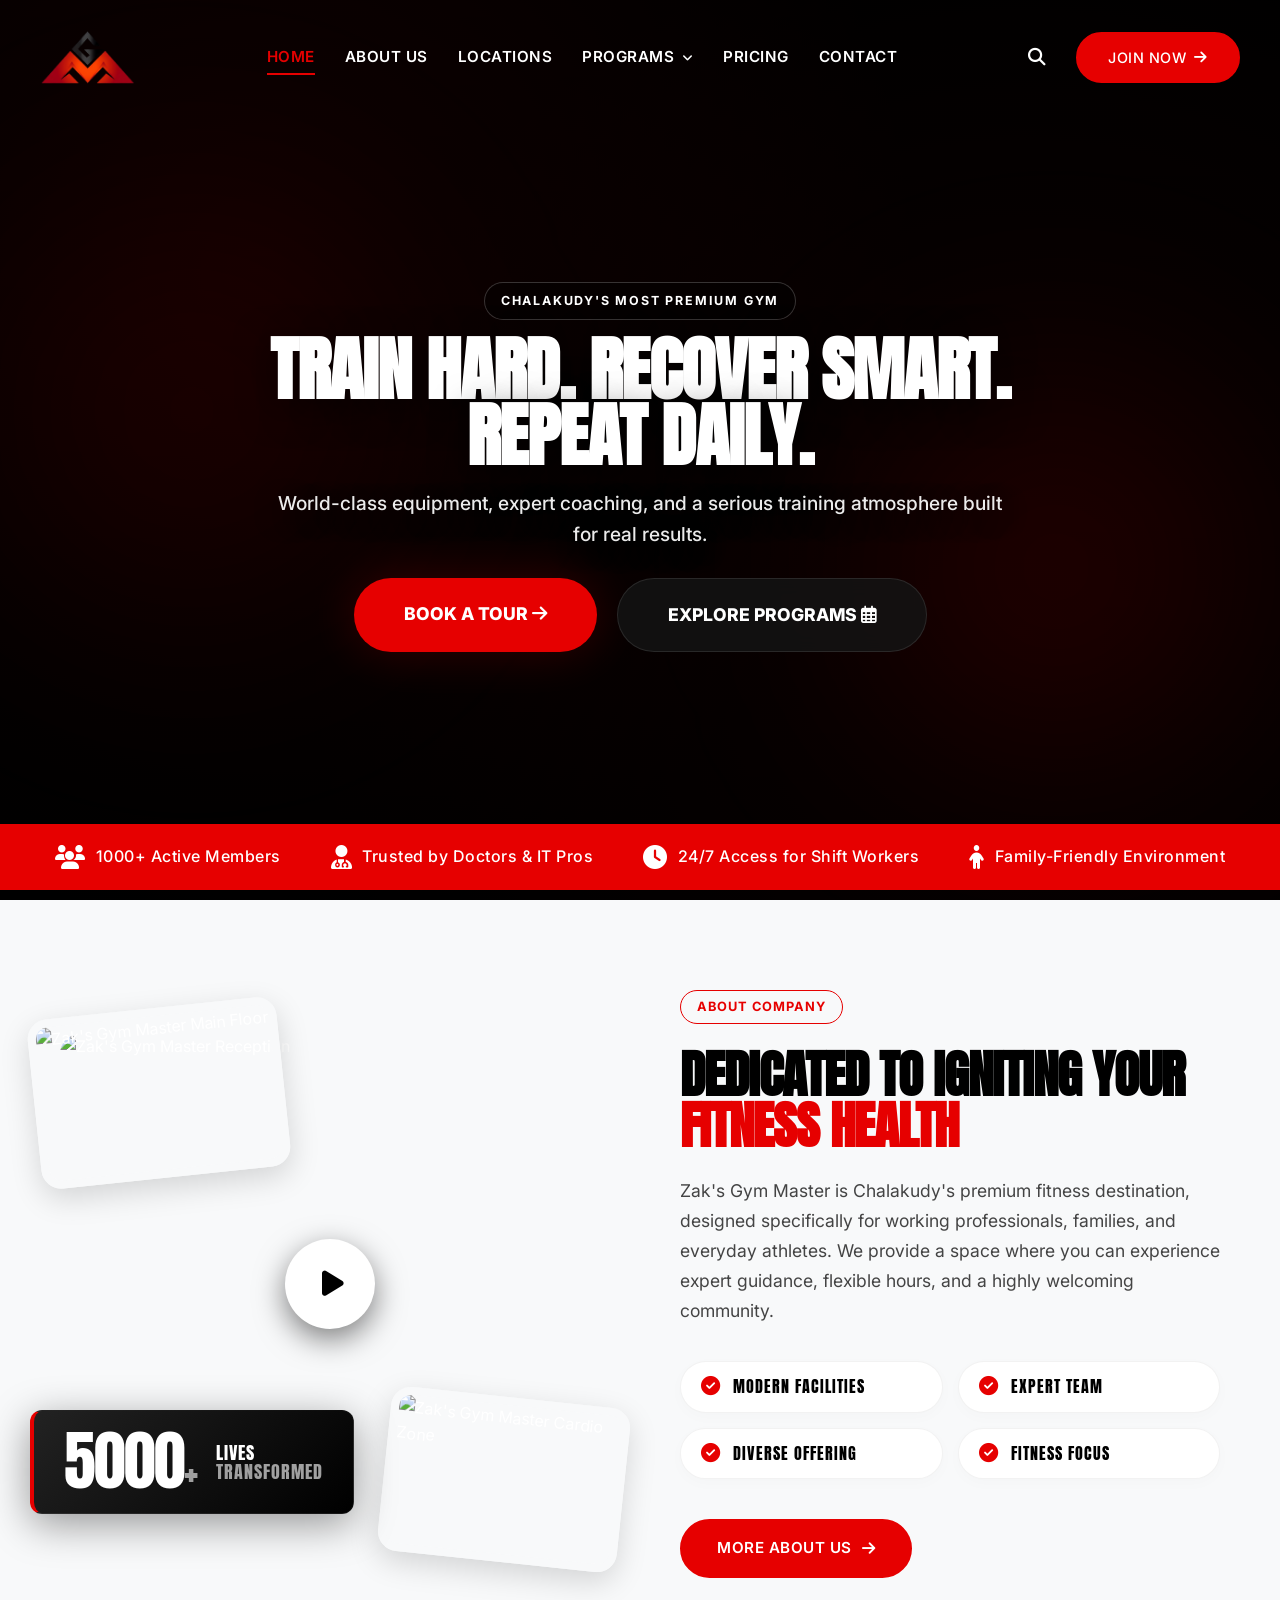
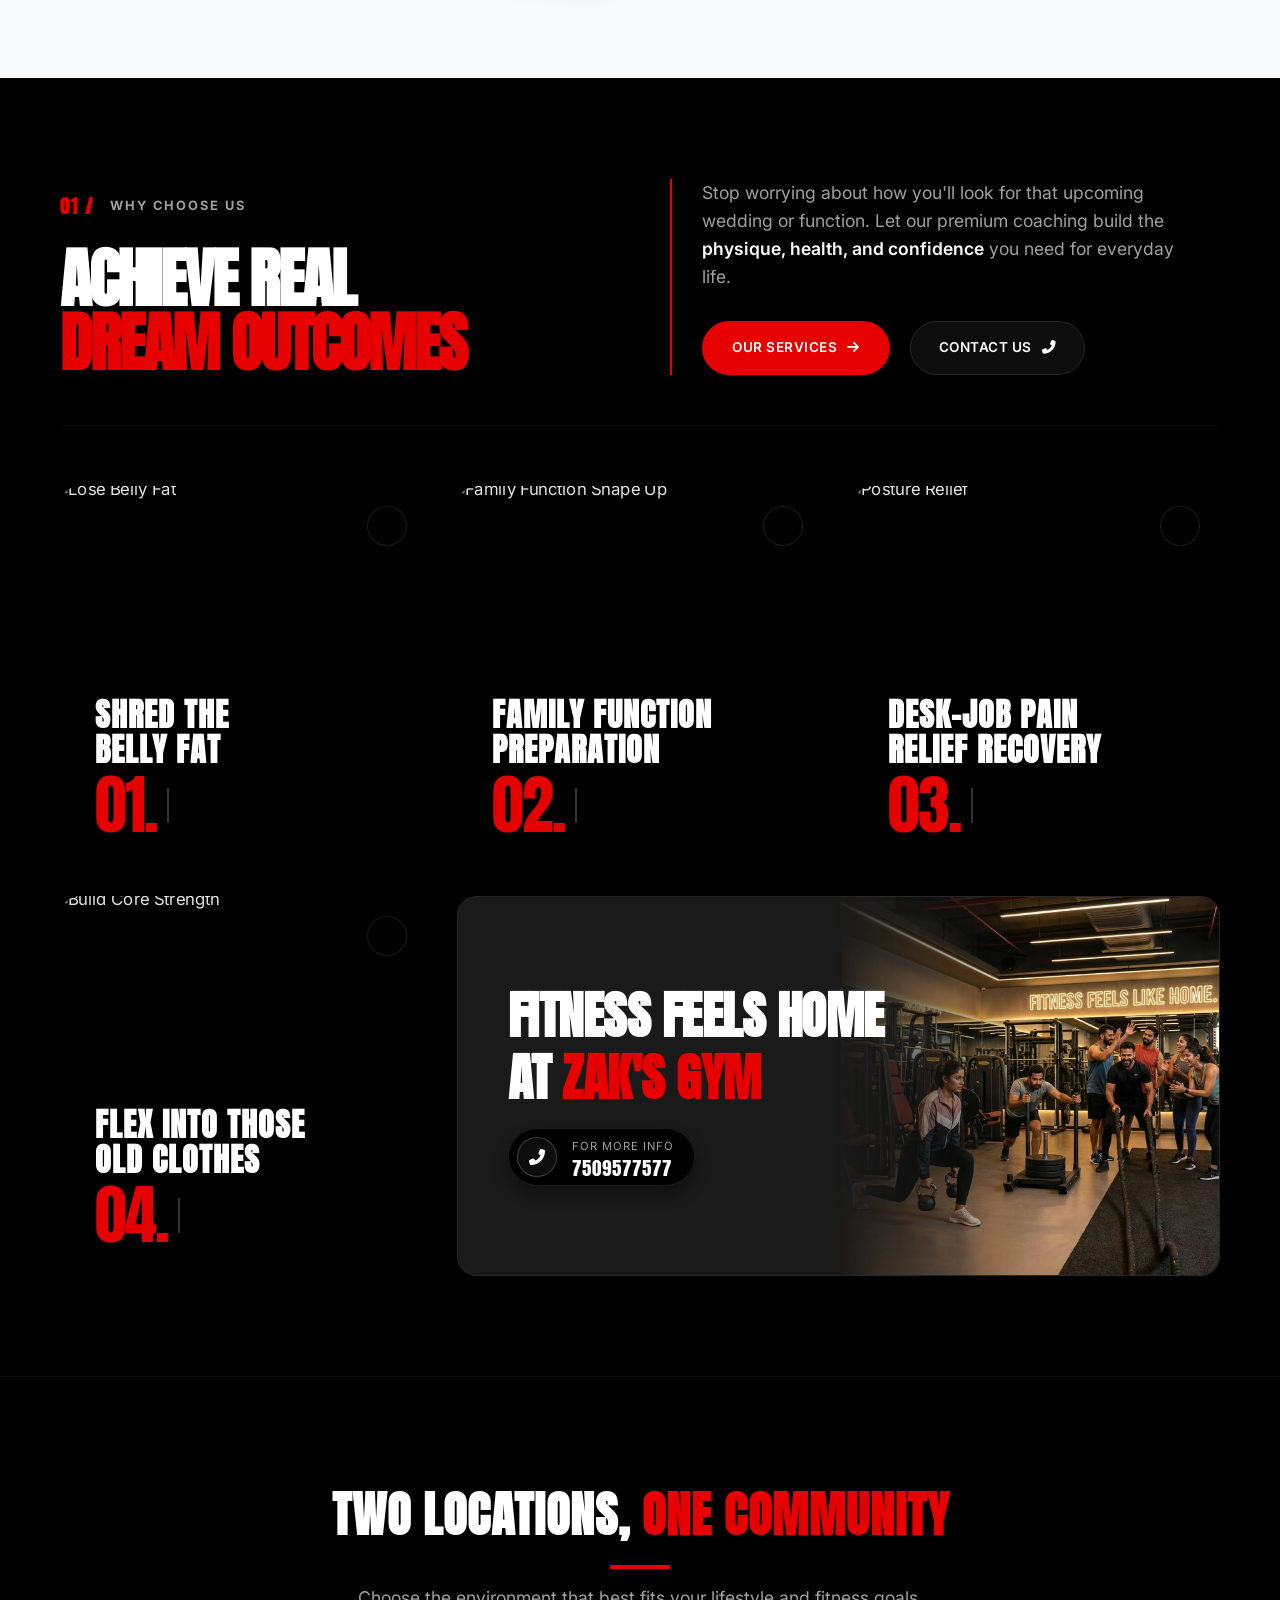
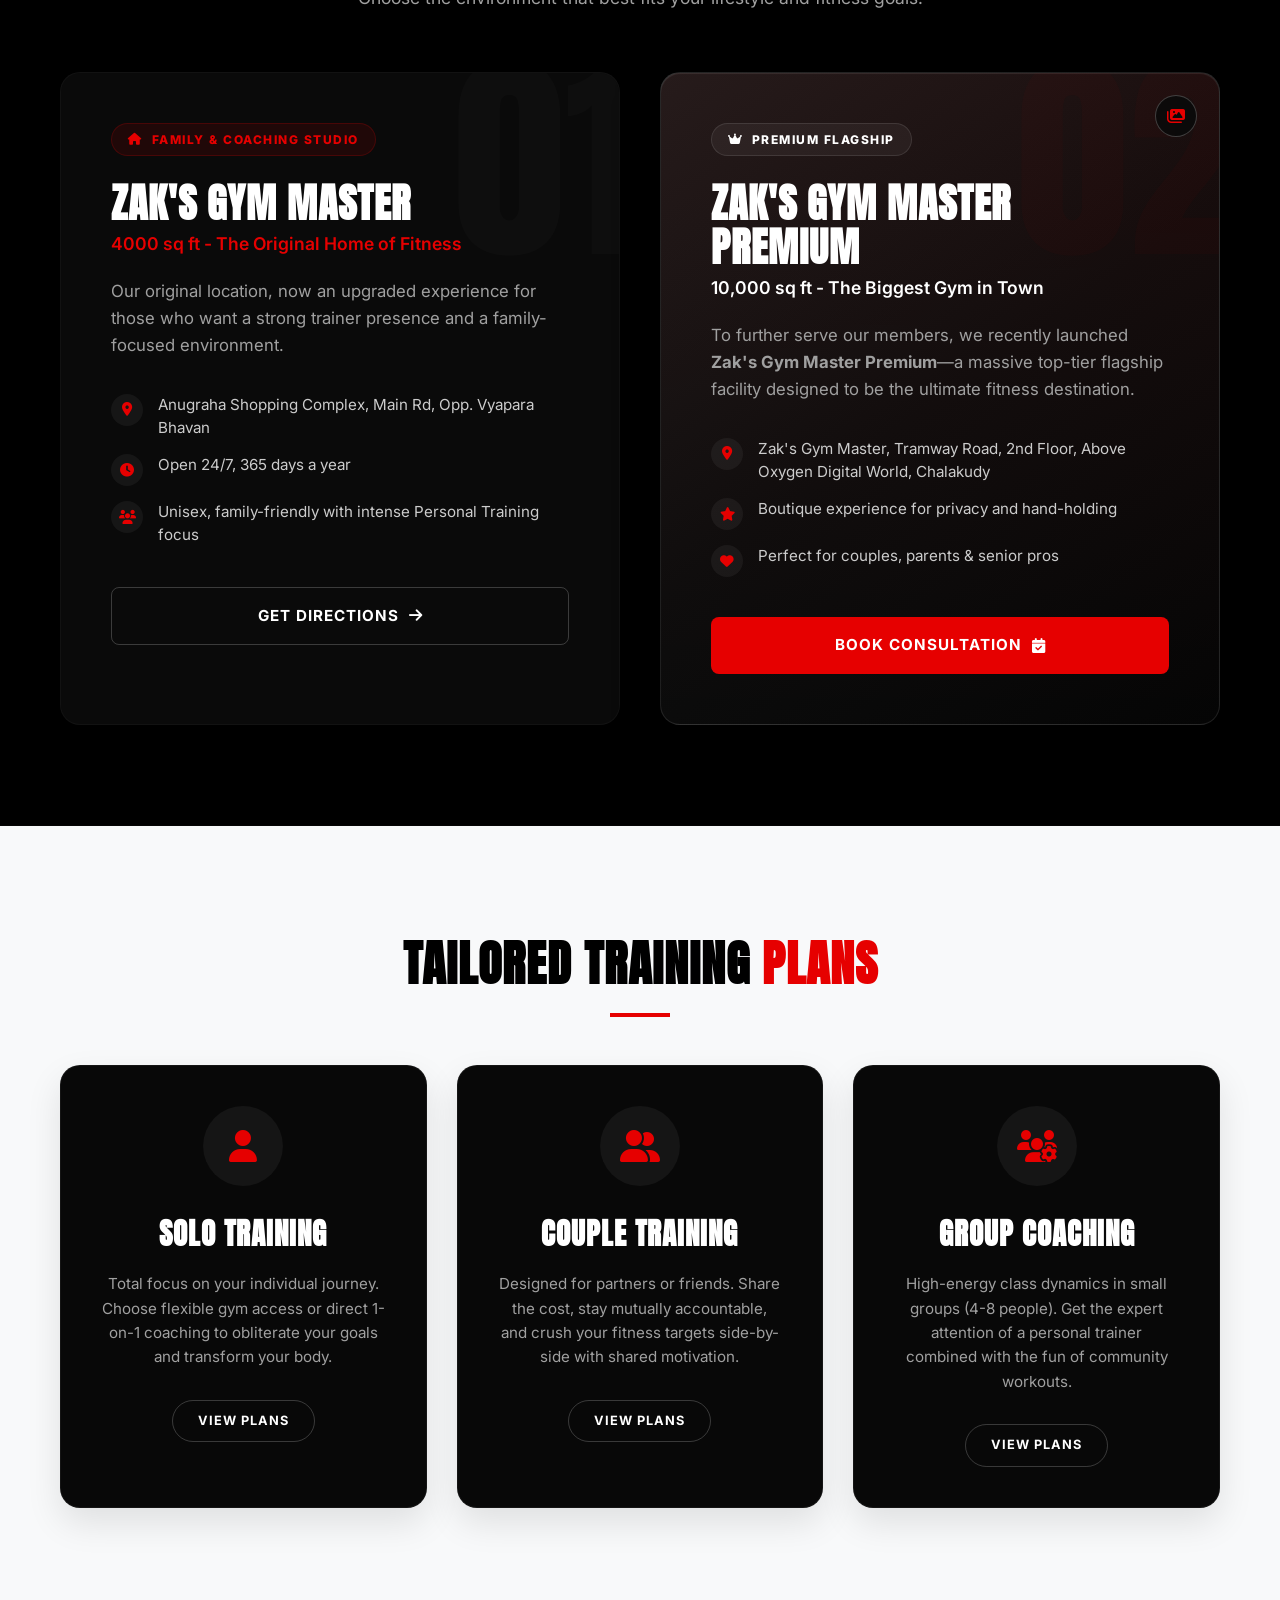
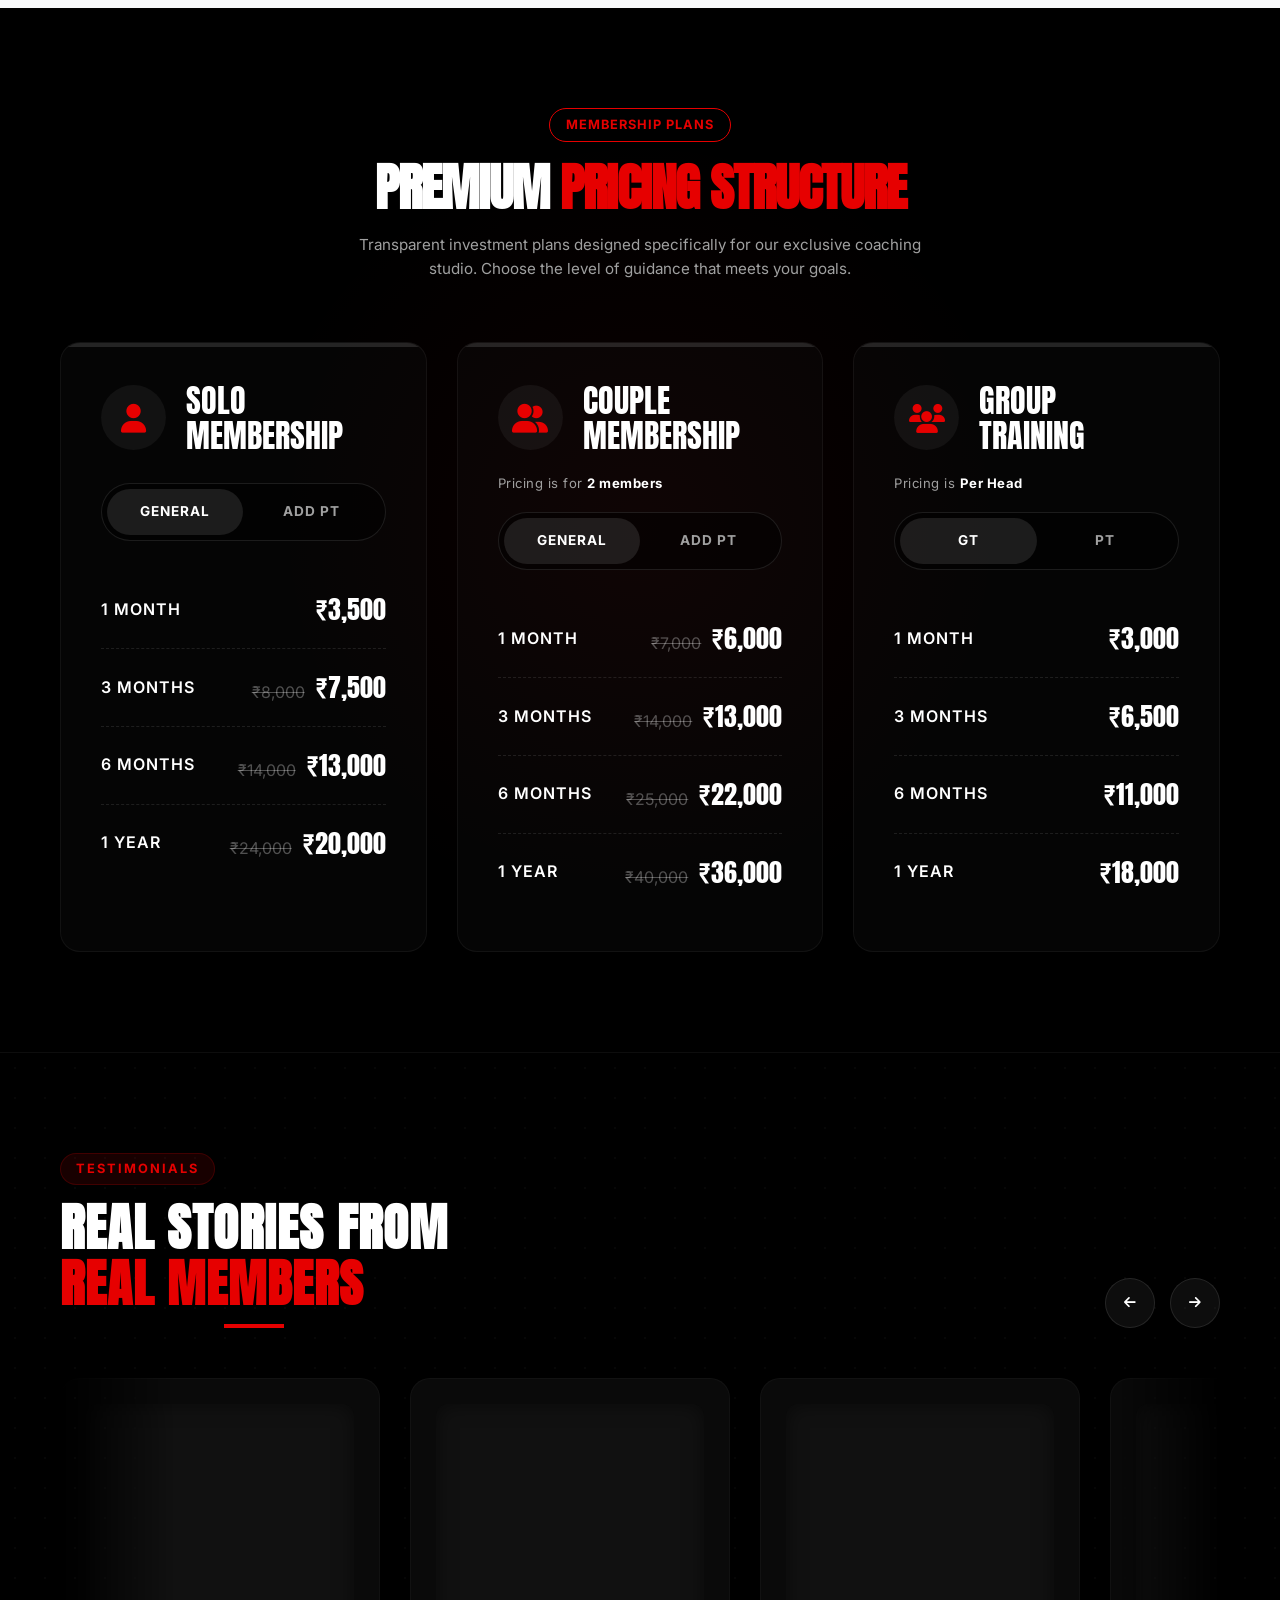
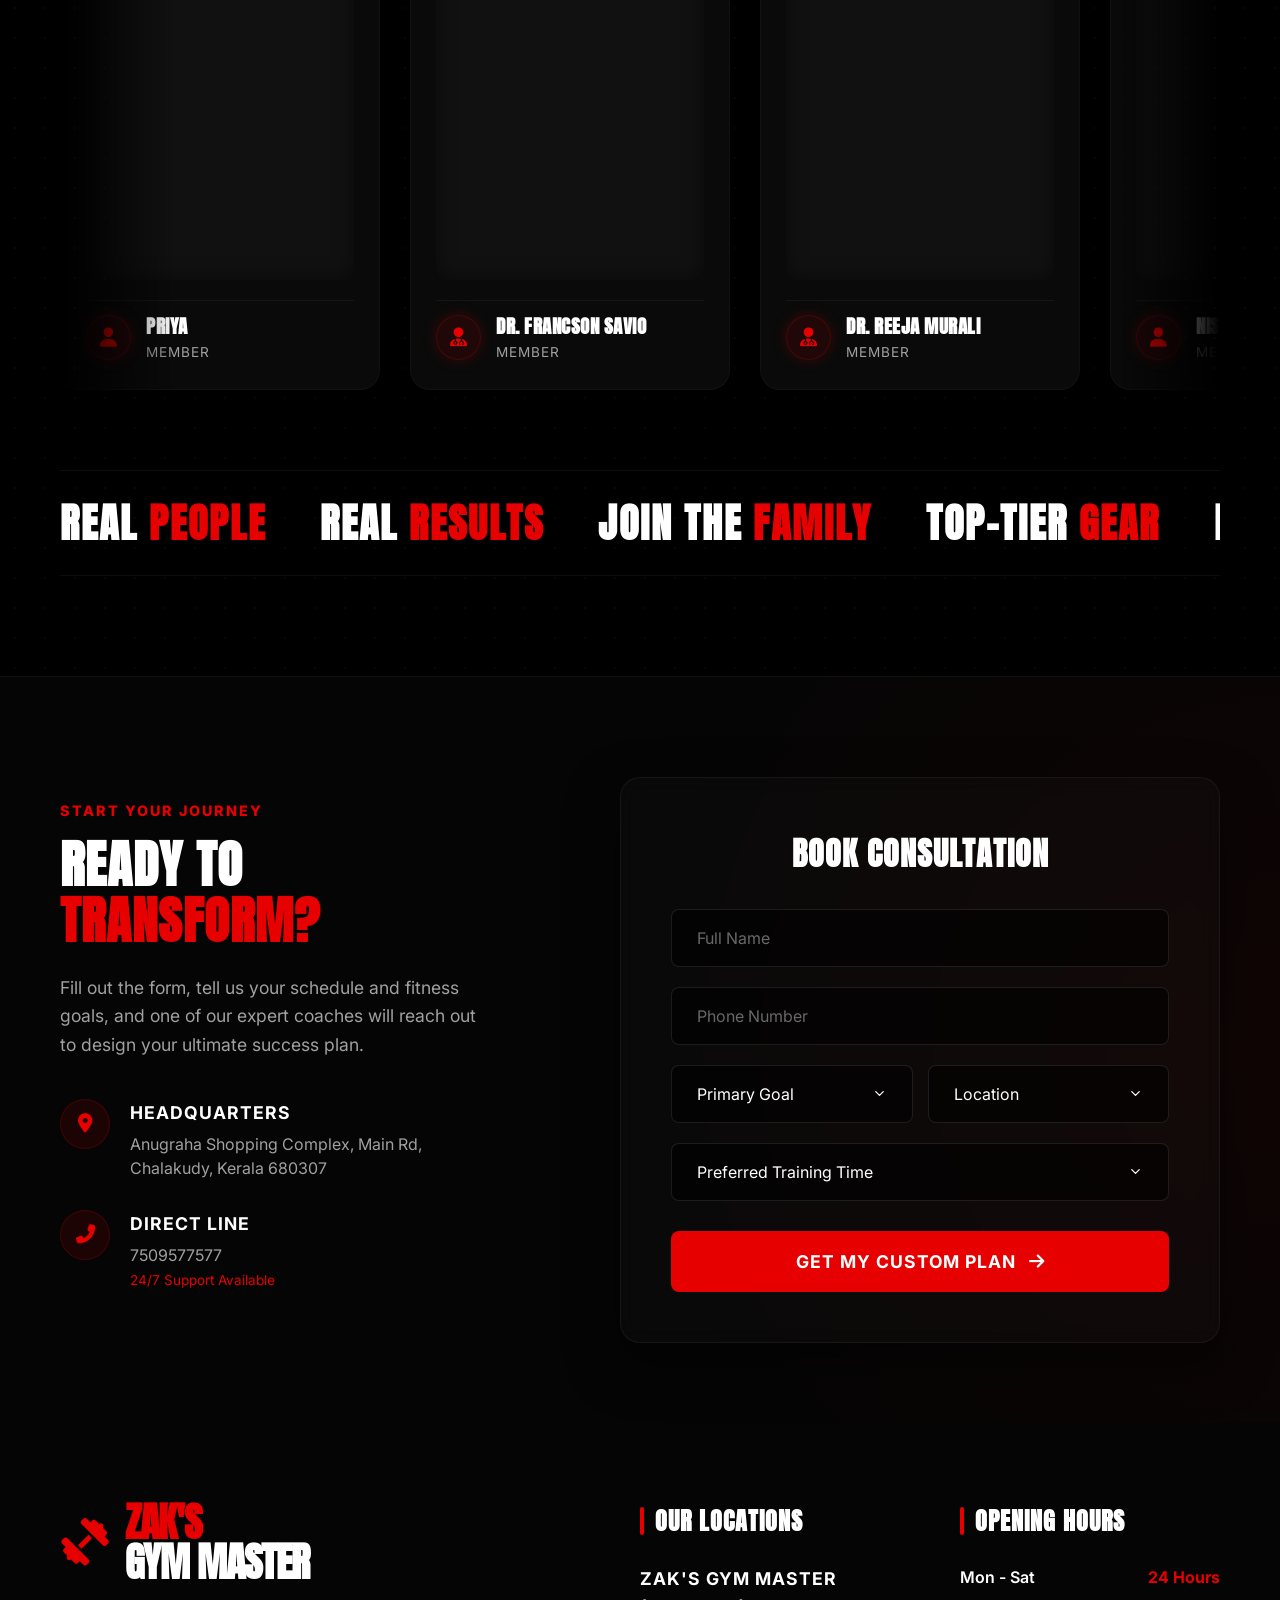
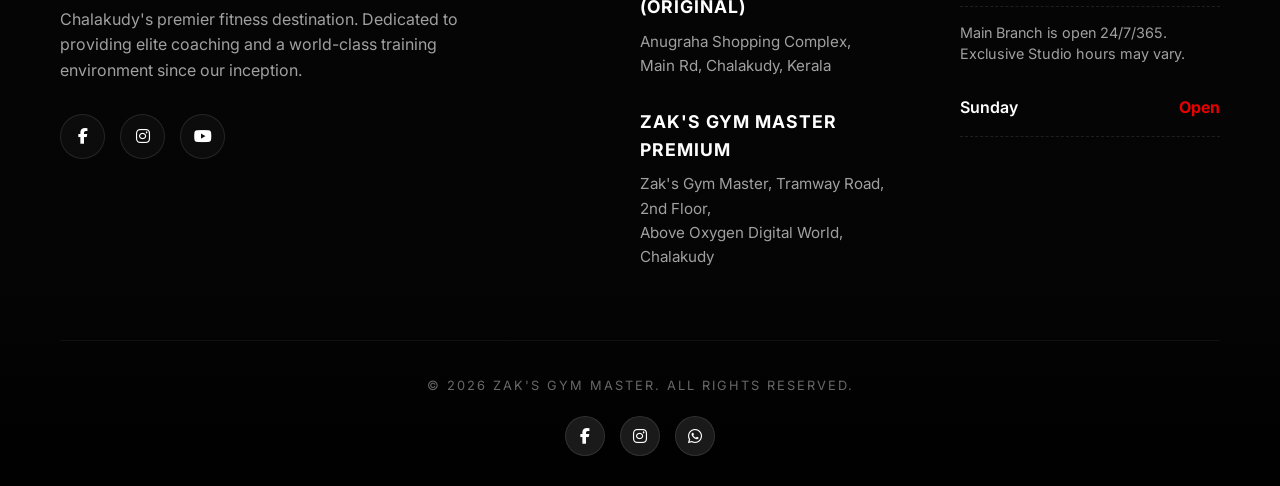
==== commit 7aa1ccd8: "Improve hero centering and testimonial nav controls" ====
--- a/index.html
+++ b/index.html
@@ -78,12 +78,6 @@
             <h1 class="hero-main-title">Train Hard. Recover Smart. Repeat Daily.</h1>
             <p class="hero-subtitle">World-class equipment, expert coaching, and a serious training atmosphere built for
                 real results.</p>
-
-            <div class="hero-stat-strip">
-                <span><i class="fas fa-clock"></i> 24/7 Access</span>
-                <span><i class="fas fa-users"></i> 1000+ Active Members</span>
-                <span><i class="fas fa-dumbbell"></i> Elite Training Zones</span>
-            </div>
 
             <div class="hero-cta-section hero-cta-inline">
                 <a href="#contact" class="btn-fittex-primary">BOOK A TOUR <i class="fas fa-arrow-right"></i></a>
@@ -1452,10 +1446,12 @@
             <style>
                 .testimonial-carousel-container {
                     display: flex;
-                    overflow: hidden;
+                    overflow-x: auto;
+                    overflow-y: hidden;
                     padding-bottom: 20px;
                     mask-image: linear-gradient(to right, transparent, black 10%, black 90%, transparent);
                     -webkit-mask-image: linear-gradient(to right, transparent, black 10%, black 90%, transparent);
+                    scroll-behavior: smooth;
                 }
 
                 .testimonial-track {
@@ -1818,21 +1814,35 @@
             <script>
                 document.addEventListener('DOMContentLoaded', function () {
                     const track = document.getElementById('testimonialCarouselTrack');
+                    const container = document.querySelector('.testimonial-carousel-container');
                     const prevBtn = document.getElementById('prevTestimonial');
                     const nextBtn = document.getElementById('nextTestimonial');
 
-                    if (track && prevBtn && nextBtn) {
-                        const skipAmount = 350;
+                    if (track && container && prevBtn && nextBtn) {
+                        const card = track.querySelector('.testimonial-card');
+                        const gap = 30;
+                        const skipAmount = (card ? card.offsetWidth : 320) + gap;
+                        let resumeTimer = null;
+
+                        const pauseAutoScroll = () => {
+                            track.style.animationPlayState = 'paused';
+                            if (resumeTimer) {
+                                window.clearTimeout(resumeTimer);
+                            }
+                            resumeTimer = window.setTimeout(() => {
+                                track.style.animationPlayState = 'running';
+                            }, 5000);
+                        };
 
                         prevBtn.addEventListener('click', () => {
-                            // Since it's a marquee now, manual buttons will just "jog" the scroll
-                            track.style.transition = 'transform 0.5s ease';
-                            // We use a simplified JS shift if they want manual control, 
-                            // but usually marquees are best left to their own motion.
+                            pauseAutoScroll();
+                            container.scrollBy({ left: -skipAmount, behavior: 'smooth' });
                         });
 
-                        // For a clean marquee, we usually disable manual arrows 
-                        // or have them skip sections. For now, let's just keep them for accessibility.
+                        nextBtn.addEventListener('click', () => {
+                            pauseAutoScroll();
+                            container.scrollBy({ left: skipAmount, behavior: 'smooth' });
+                        });
                     }
                 });
             </script>
--- a/style.css
+++ b/style.css
@@ -1375,7 +1375,449 @@
         font-size: 2rem !important;
     }
 
-    .section-title {
+.section-title {
         font-size: 2.2rem;
     }
 }
+
+/* Hero Video Redesign */
+.hero.hero-video {
+    min-height: 100svh;
+    height: 100svh;
+    display: flex;
+    align-items: center;
+    justify-content: center;
+    padding: 110px 20px 76px;
+    isolation: isolate;
+}
+
+.hero-video-layer {
+    position: absolute;
+    inset: 0;
+    width: 100%;
+    height: 100%;
+    z-index: 0;
+    overflow: hidden;
+}
+
+.hero-video-iframe {
+    position: absolute;
+    top: 50%;
+    left: 50%;
+    width: 100vw !important;
+    height: 56.25vw !important;
+    min-width: 220svh !important;
+    min-height: 122svh !important;
+    max-width: none !important;
+    max-height: none !important;
+    transform: translate(-50%, -50%);
+    border: 0;
+    pointer-events: none;
+}
+
+.hero-video-overlay {
+    position: absolute;
+    inset: 0;
+    z-index: 1;
+    background:
+        linear-gradient(to bottom, rgba(0, 0, 0, 0.58) 0%, rgba(0, 0, 0, 0.66) 50%, rgba(0, 0, 0, 0.74) 100%),
+        radial-gradient(circle at 20% 30%, rgba(230, 0, 0, 0.16), transparent 55%),
+        radial-gradient(circle at 80% 70%, rgba(230, 0, 0, 0.12), transparent 60%);
+}
+
+.hero.hero-video+.trust-bar {
+    margin-top: -76px;
+    position: relative;
+    z-index: 5;
+}
+
+.hero-content-shell {
+    position: relative;
+    z-index: 3;
+    max-width: 940px;
+    margin: 0 auto;
+    text-align: center;
+    padding: 0 16px;
+}
+
+.hero-kicker {
+    display: inline-block;
+    margin: 0 0 16px;
+    padding: 8px 16px;
+    border-radius: 999px;
+    border: 1px solid rgba(255, 255, 255, 0.2);
+    font-size: 0.78rem;
+    font-weight: 700;
+    letter-spacing: 1.8px;
+    text-transform: uppercase;
+    background: rgba(0, 0, 0, 0.35);
+}
+
+.hero-main-title {
+    margin: 0;
+    font-family: var(--font-display);
+    font-size: clamp(2.7rem, 5.5vw, 5.6rem);
+    line-height: 0.94;
+    letter-spacing: -1px;
+    text-transform: uppercase;
+    text-shadow: 0 10px 36px rgba(0, 0, 0, 0.6);
+}
+
+.hero-subtitle {
+    margin: 20px auto 0;
+    max-width: 740px;
+    color: rgba(255, 255, 255, 0.92);
+    font-size: clamp(1rem, 2vw, 1.2rem);
+    font-weight: 500;
+    line-height: 1.6;
+    text-shadow: 0 8px 24px rgba(0, 0, 0, 0.55);
+}
+
+.hero-stat-strip {
+    margin-top: 26px;
+    display: flex;
+    gap: 12px;
+    flex-wrap: wrap;
+    justify-content: center;
+}
+
+.hero-stat-strip span {
+    display: inline-flex;
+    align-items: center;
+    gap: 8px;
+    padding: 10px 16px;
+    border-radius: 999px;
+    font-size: 0.82rem;
+    font-weight: 650;
+    letter-spacing: 0.7px;
+    text-transform: uppercase;
+    background: rgba(0, 0, 0, 0.45);
+    border: 1px solid rgba(255, 255, 255, 0.17);
+    backdrop-filter: blur(2px);
+}
+
+.hero-stat-strip i {
+    color: var(--primary-red);
+}
+
+.hero-cta-inline {
+    margin-top: 28px;
+    justify-content: center;
+}
+
+@media (max-width: 900px) {
+    .hero.hero-video {
+        padding: 96px 16px 56px;
+        min-height: 92svh;
+        height: auto;
+    }
+
+    .hero-content-shell {
+        padding: 0 8px;
+    }
+
+    .hero-main-title {
+        font-size: clamp(2.1rem, 9vw, 3.3rem);
+    }
+
+    .hero-subtitle {
+        margin-top: 14px;
+        font-size: 0.98rem;
+        line-height: 1.55;
+    }
+
+    .hero-stat-strip span {
+        font-size: 0.72rem;
+        padding: 8px 12px;
+        letter-spacing: 0.4px;
+    }
+}
+
+@media (max-width: 560px) {
+    .hero.hero-video {
+        min-height: 86svh;
+        padding: 90px 12px 44px;
+    }
+
+    .hero-kicker {
+        font-size: 0.68rem;
+        letter-spacing: 1.4px;
+        margin-bottom: 12px;
+    }
+
+    .hero-main-title {
+        font-size: clamp(1.8rem, 10.5vw, 2.4rem);
+        line-height: 0.96;
+    }
+
+    .hero-subtitle {
+        font-size: 0.92rem;
+    }
+
+    .hero-stat-strip {
+        gap: 8px;
+    }
+
+    .hero-stat-strip span {
+        width: 100%;
+        justify-content: center;
+    }
+
+    .hero.hero-video+.trust-bar {
+        margin-top: -48px;
+    }
+}
+
+/* About Section Video Popup */
+.video-modal {
+    position: fixed;
+    inset: 0;
+    z-index: 3000;
+    display: none;
+    align-items: center;
+    justify-content: center;
+    padding: 24px;
+}
+
+.video-modal.is-open {
+    display: flex;
+}
+
+.video-modal__backdrop {
+    position: absolute;
+    inset: 0;
+    background: rgba(0, 0, 0, 0.8);
+    backdrop-filter: blur(2px);
+}
+
+.video-modal__dialog {
+    position: relative;
+    z-index: 2;
+    width: min(960px, 94vw);
+    background: #050505;
+    border: 1px solid rgba(255, 255, 255, 0.15);
+    border-radius: 16px;
+    padding: 16px;
+    box-shadow: 0 30px 80px rgba(0, 0, 0, 0.6);
+}
+
+.video-modal__dialog--shorts {
+    width: min(430px, 92vw);
+}
+
+.video-modal__close {
+    position: absolute;
+    top: -14px;
+    right: -14px;
+    width: 38px;
+    height: 38px;
+    border-radius: 50%;
+    border: none;
+    background: var(--primary-red);
+    color: #fff;
+    cursor: pointer;
+    font-size: 1rem;
+    display: inline-flex;
+    align-items: center;
+    justify-content: center;
+}
+
+.video-modal__frame-wrap {
+    position: relative;
+    width: 100%;
+    padding-top: 177.78%;
+    border-radius: 12px;
+    overflow: hidden;
+    background: #000;
+}
+
+.video-modal__frame-wrap iframe {
+    position: absolute;
+    inset: 0;
+    width: 100%;
+    height: 100%;
+}
+
+@media (max-width: 640px) {
+    .video-modal {
+        padding: 14px;
+    }
+
+    .video-modal__dialog {
+        width: 100%;
+        padding: 12px;
+    }
+}
+
+/* Premium Location Gallery Modal */
+.premium-gallery-modal {
+    position: fixed;
+    inset: 0;
+    z-index: 3200;
+    display: none;
+    align-items: center;
+    justify-content: center;
+    padding: 24px;
+}
+
+.premium-gallery-modal.is-open {
+    display: flex;
+}
+
+.premium-gallery-modal__backdrop {
+    position: absolute;
+    inset: 0;
+    background: rgba(0, 0, 0, 0.82);
+    backdrop-filter: blur(3px);
+}
+
+.premium-gallery-modal__dialog {
+    position: relative;
+    z-index: 2;
+    width: min(760px, 94vw);
+    max-height: 88vh;
+    overflow: auto;
+    border-radius: 18px;
+    border: 1px solid rgba(255, 255, 255, 0.15);
+    background: #0a0a0a;
+    padding: 20px;
+    box-shadow: 0 24px 70px rgba(0, 0, 0, 0.65);
+}
+
+.premium-gallery-modal__close {
+    position: absolute;
+    top: 10px;
+    right: 10px;
+    width: 38px;
+    height: 38px;
+    border-radius: 50%;
+    border: none;
+    background: var(--primary-red);
+    color: #fff;
+    cursor: pointer;
+    display: inline-flex;
+    align-items: center;
+    justify-content: center;
+    font-size: 1rem;
+}
+
+.premium-gallery-modal__head {
+    padding: 4px 8px 14px;
+}
+
+.premium-gallery-modal__head h3 {
+    margin: 0;
+    font-family: var(--font-display);
+    color: #fff;
+    font-size: clamp(1.6rem, 3vw, 2.2rem);
+    letter-spacing: 1px;
+}
+
+.premium-gallery-modal__head p {
+    margin: 4px 0 0;
+    color: var(--text-gray);
+    font-size: 0.9rem;
+    text-transform: uppercase;
+    letter-spacing: 1px;
+}
+
+.premium-gallery-carousel {
+    display: grid;
+    grid-template-columns: 44px 1fr 44px;
+    align-items: center;
+    gap: 10px;
+}
+
+.premium-gallery-carousel__frame {
+    width: 100%;
+    max-width: 430px;
+    margin: 0 auto;
+    aspect-ratio: 3 / 4;
+    background: #000;
+    border-radius: 12px;
+    overflow: hidden;
+}
+
+.premium-gallery-carousel__frame img {
+    width: 100%;
+    height: 100%;
+    object-fit: contain;
+    border-radius: 0;
+    border: 1px solid rgba(255, 255, 255, 0.1);
+    display: block;
+}
+
+.premium-gallery-carousel__arrow {
+    width: 44px;
+    height: 44px;
+    border-radius: 50%;
+    border: 1px solid rgba(255, 255, 255, 0.24);
+    background: rgba(255, 255, 255, 0.06);
+    color: #fff;
+    cursor: pointer;
+    display: inline-flex;
+    align-items: center;
+    justify-content: center;
+    font-size: 1rem;
+}
+
+.premium-gallery-carousel__arrow:hover {
+    background: rgba(230, 0, 0, 0.18);
+    border-color: rgba(230, 0, 0, 0.6);
+}
+
+.premium-gallery-carousel__meta {
+    margin-top: 12px;
+    text-align: center;
+    color: var(--text-gray);
+    font-size: 0.88rem;
+    letter-spacing: 1px;
+    text-transform: uppercase;
+}
+
+@media (max-width: 900px) {
+    .premium-gallery-modal__dialog {
+        width: min(640px, 95vw);
+    }
+}
+
+@media (max-width: 600px) {
+    .premium-gallery-modal {
+        padding: 12px;
+    }
+
+    .premium-gallery-modal__dialog {
+        padding: 14px;
+    }
+
+    .premium-gallery-carousel {
+        grid-template-columns: 40px 1fr 40px;
+        gap: 8px;
+    }
+
+    .premium-gallery-carousel__frame {
+        max-width: 320px;
+    }
+
+    .premium-gallery-carousel__arrow {
+        width: 40px;
+        height: 40px;
+    }
+}
+
+.play-btn-overlay {
+    animation: section-two-play-blink 1.4s ease-in-out infinite;
+}
+
+@keyframes section-two-play-blink {
+    0%,
+    100% {
+        opacity: 1;
+        box-shadow: 0 10px 30px rgba(0, 0, 0, 0.5);
+    }
+
+    50% {
+        opacity: 0.68;
+        box-shadow: 0 0 0 10px rgba(255, 255, 255, 0.18), 0 10px 30px rgba(0, 0, 0, 0.45);
+    }
+}
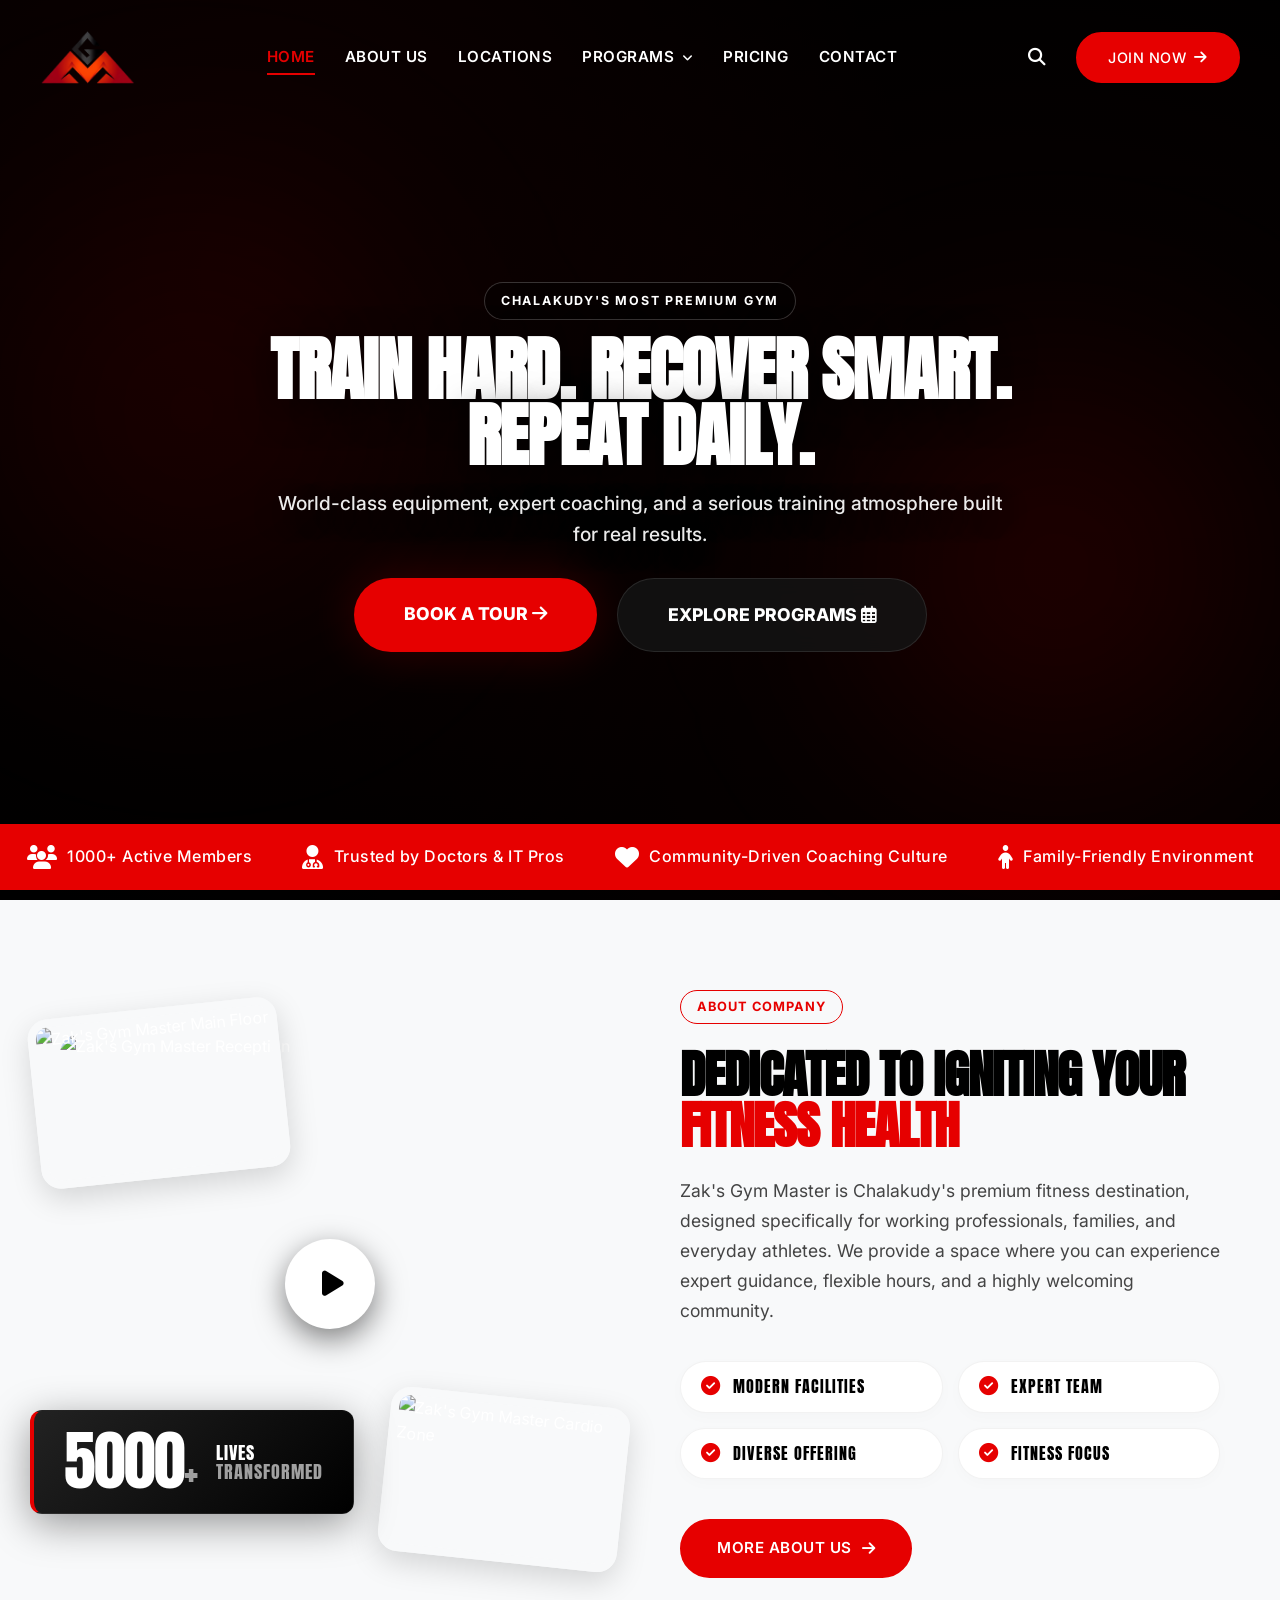
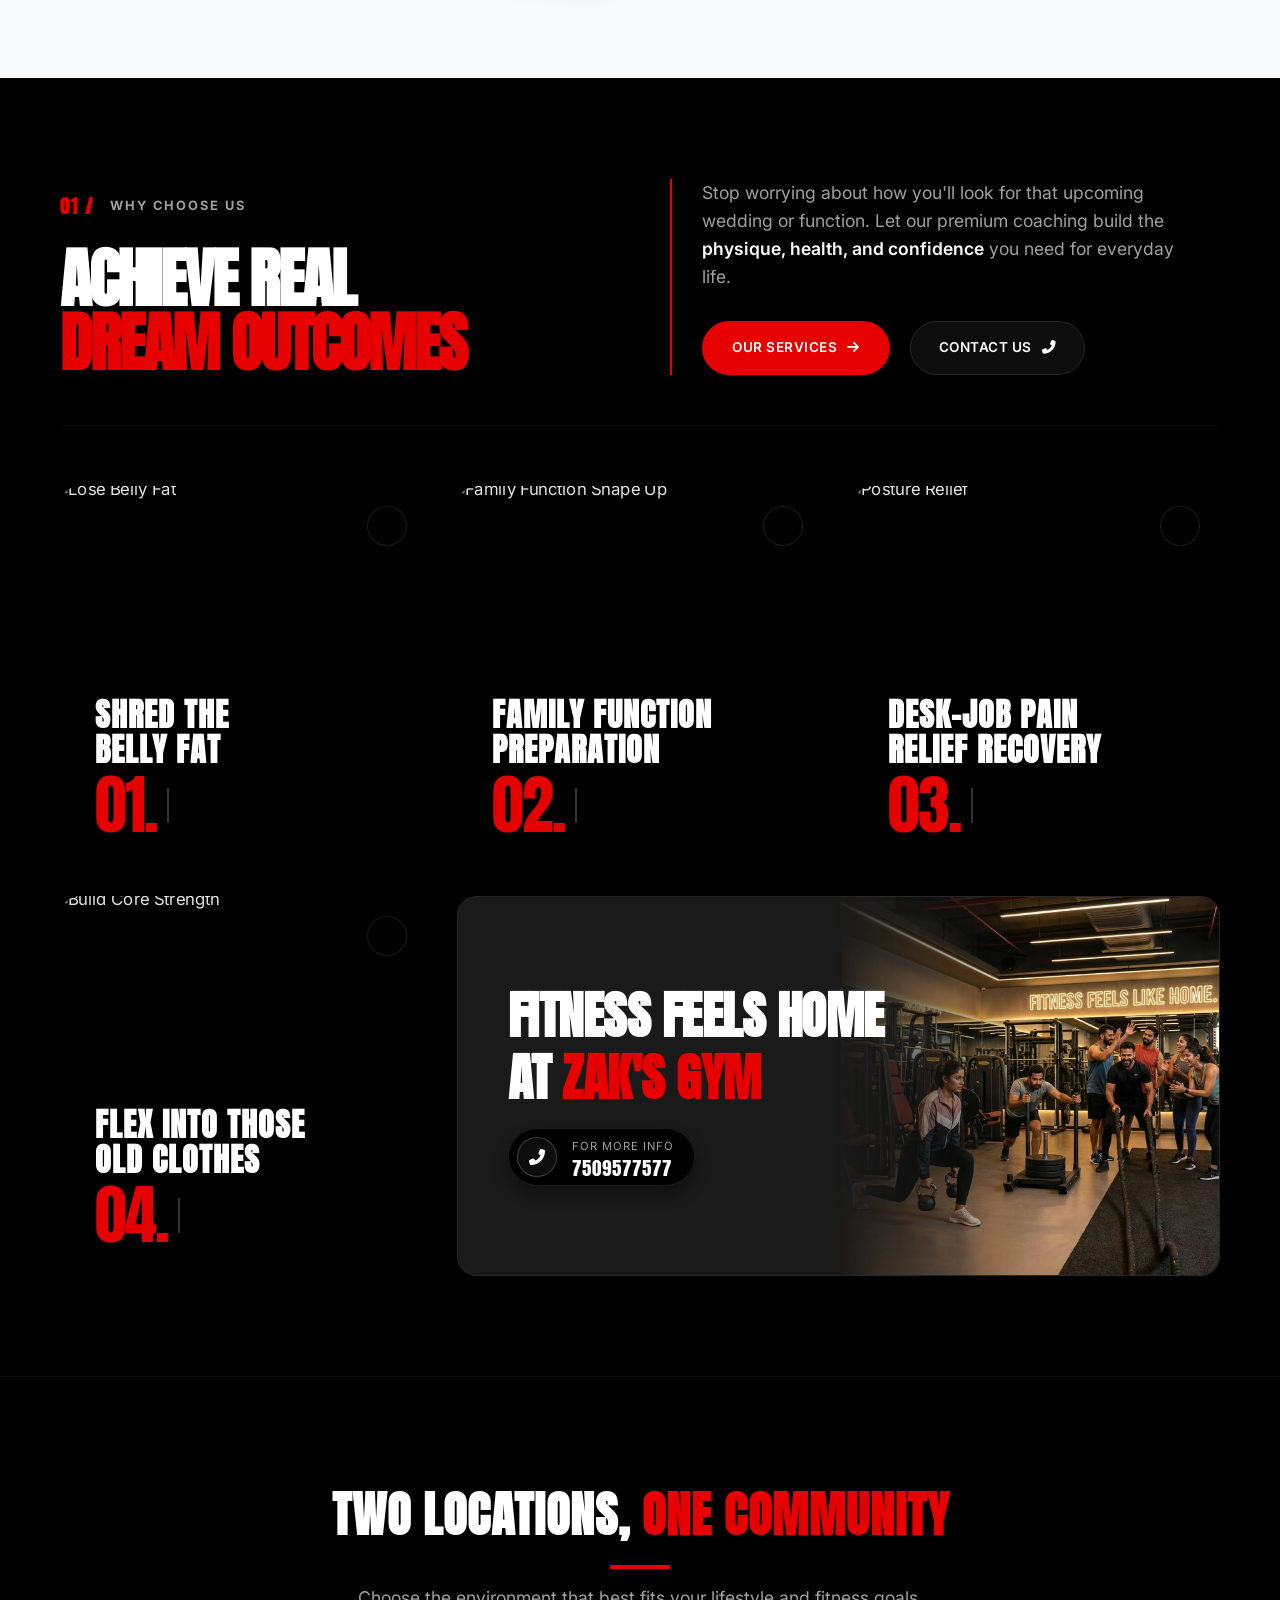
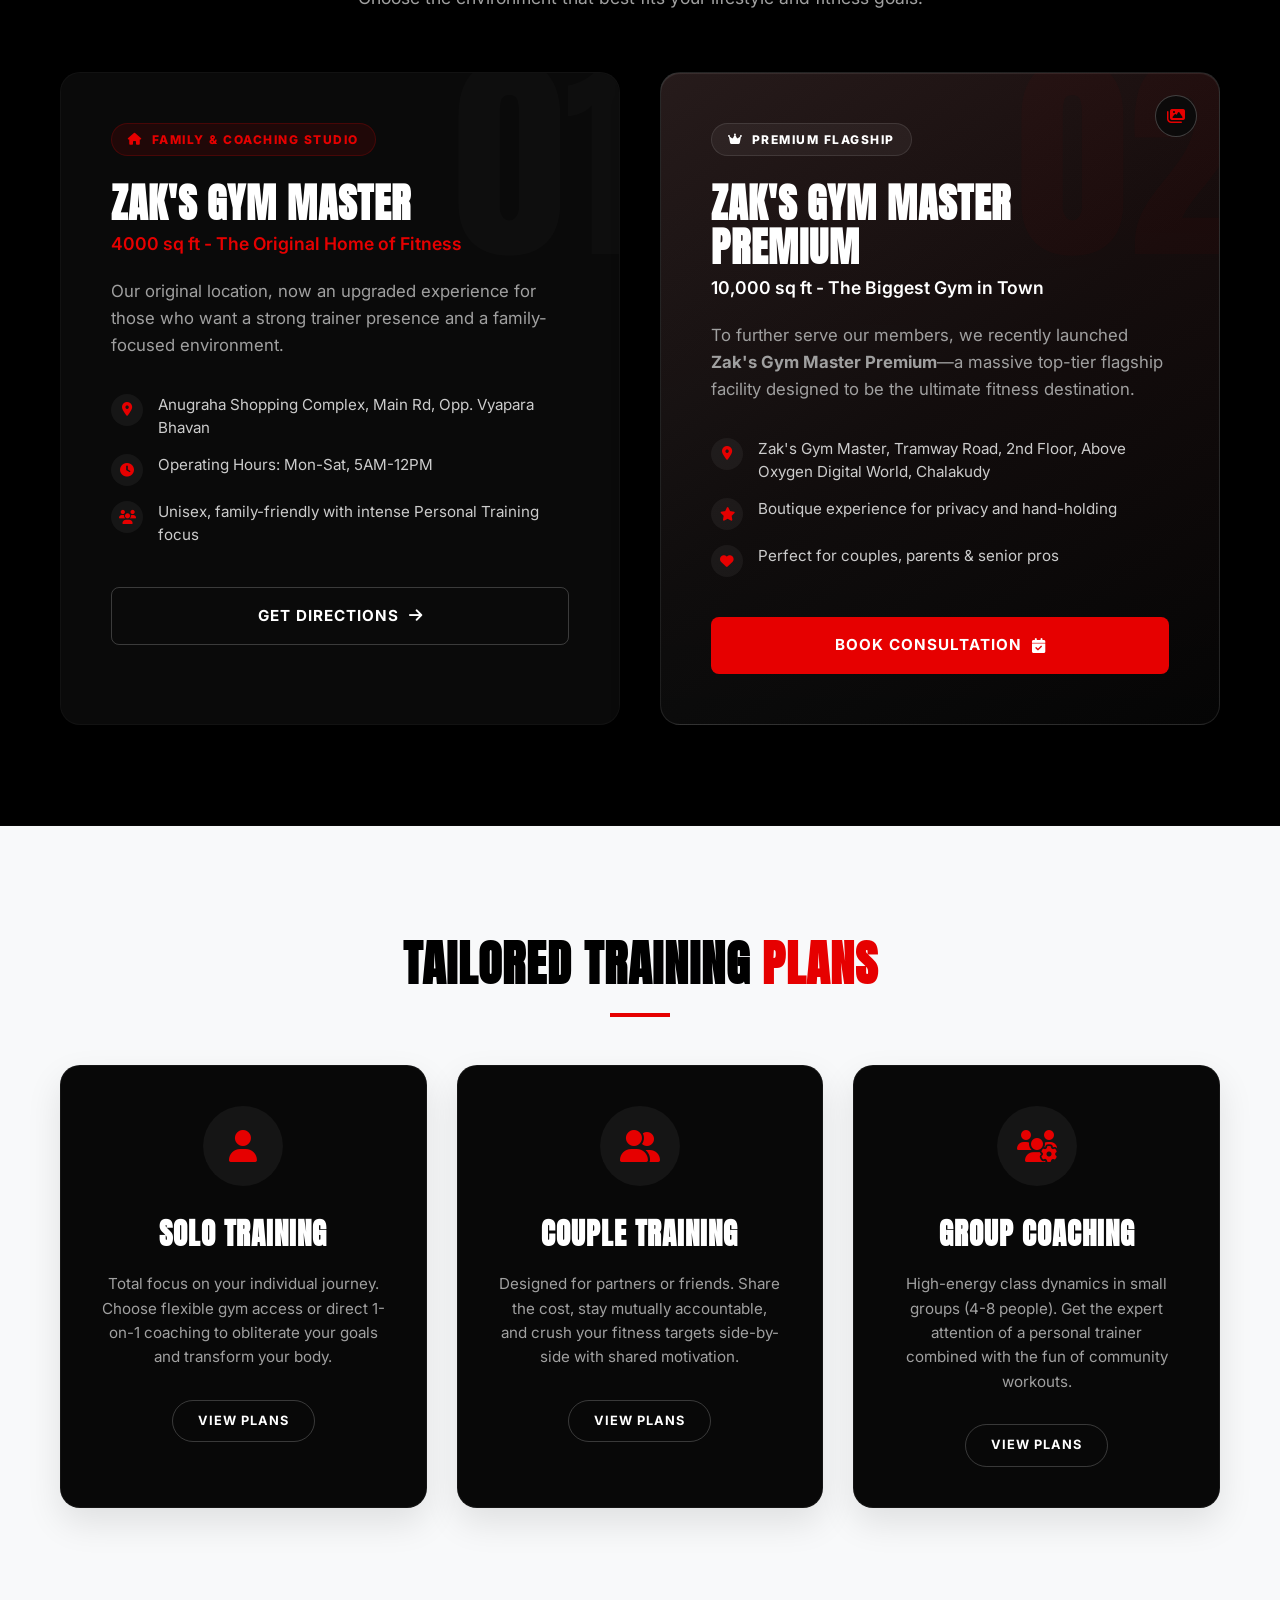
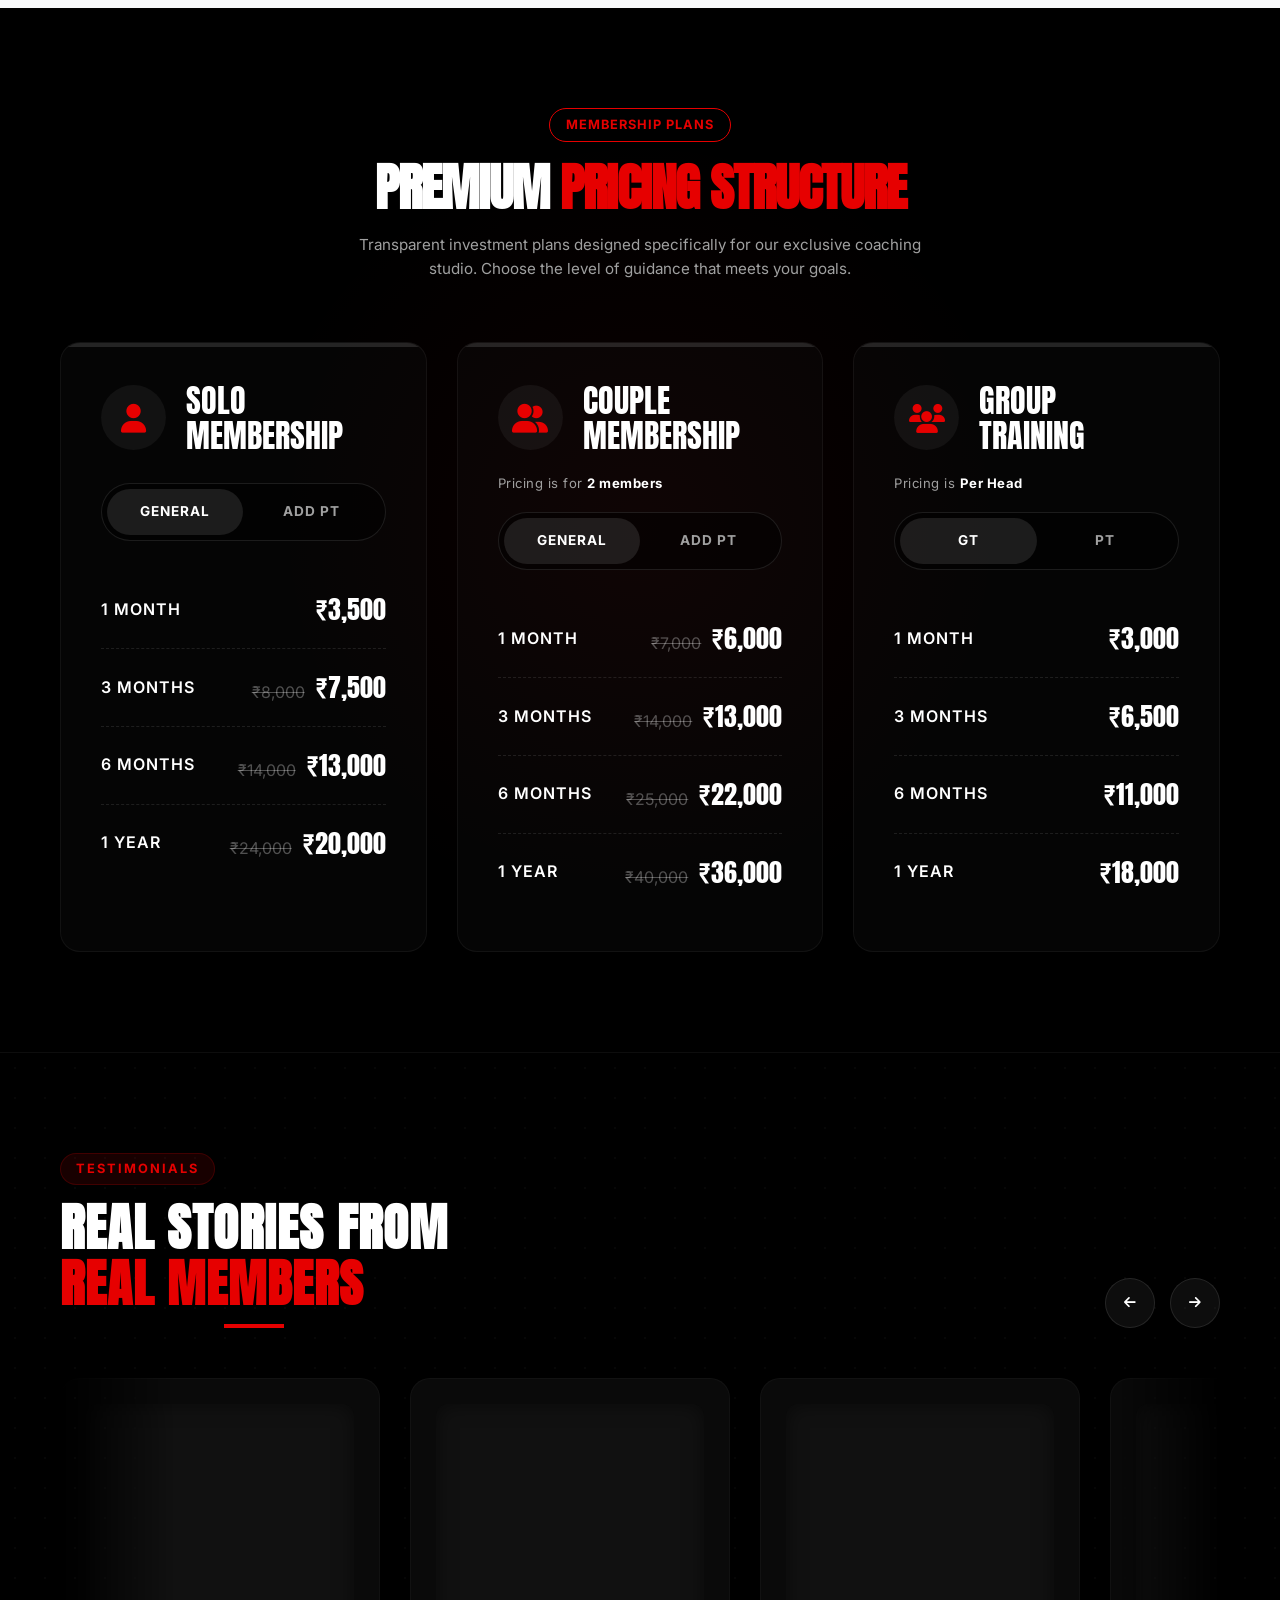
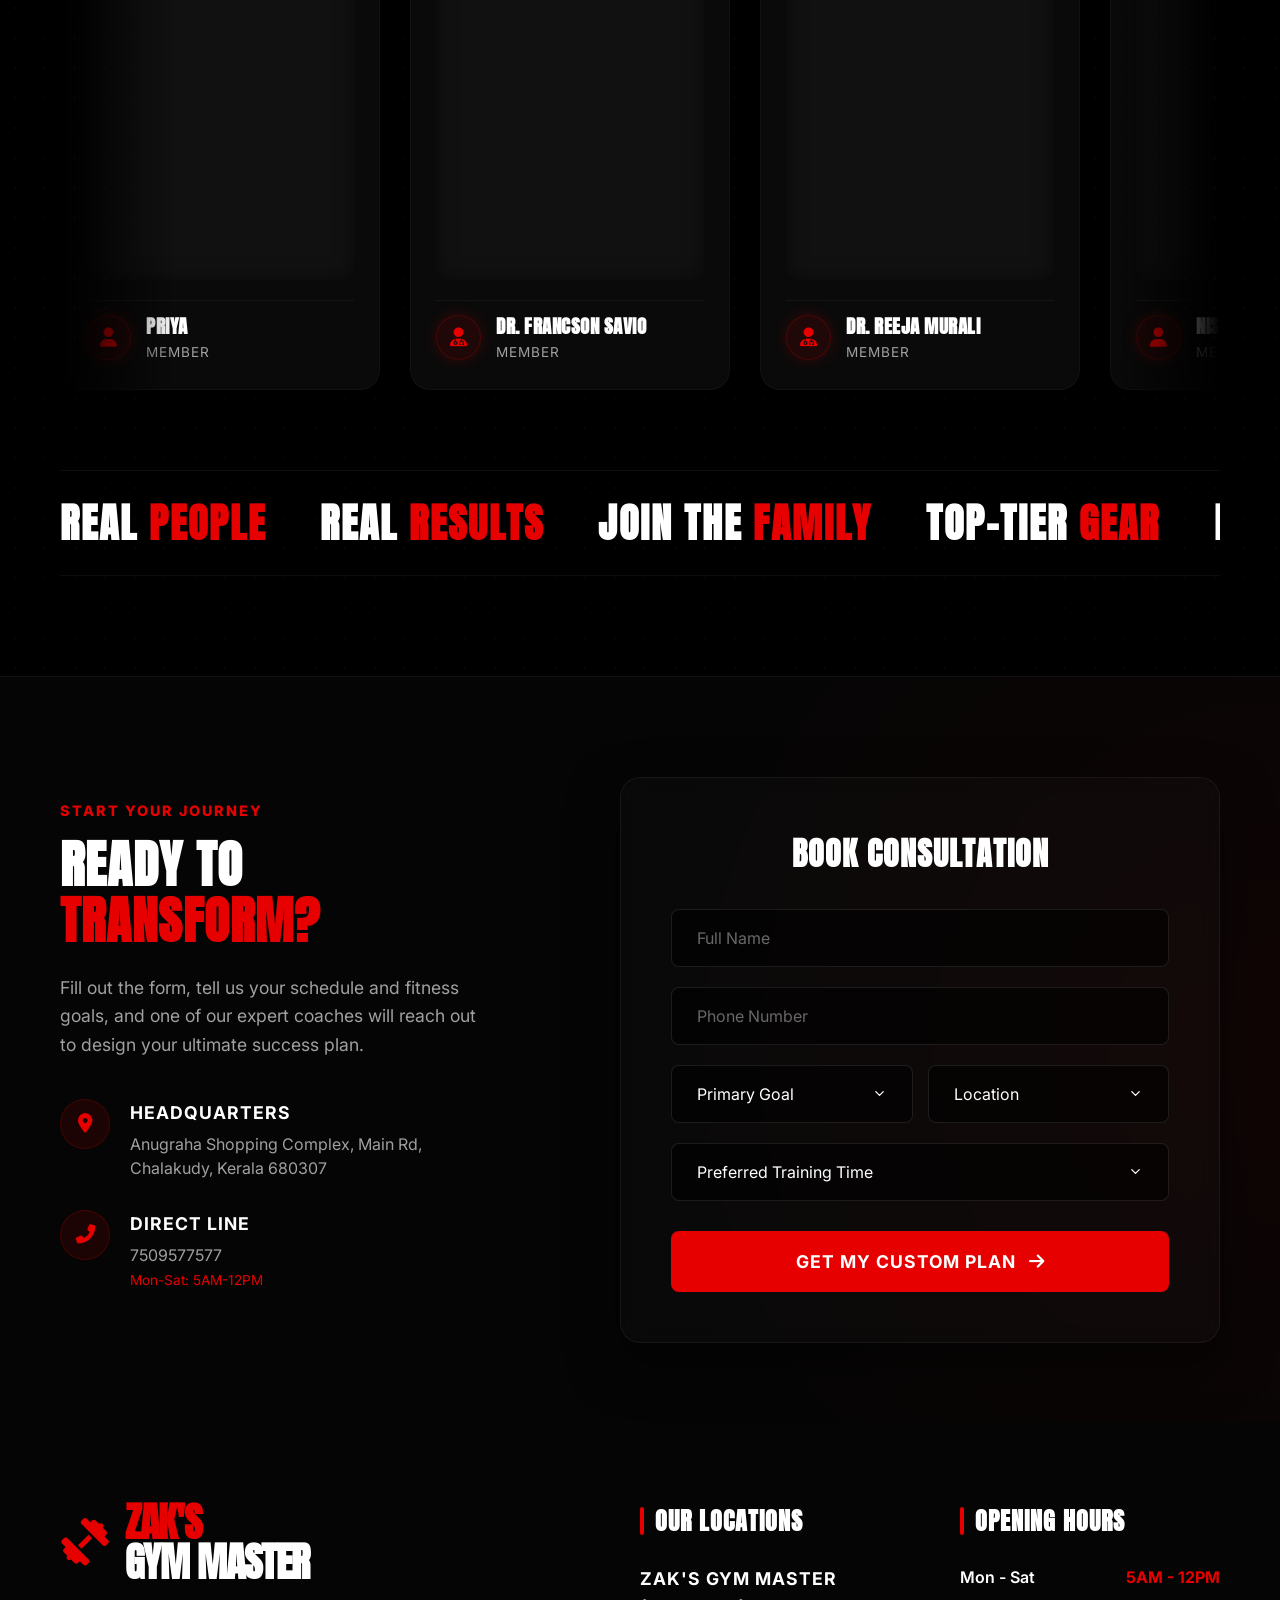
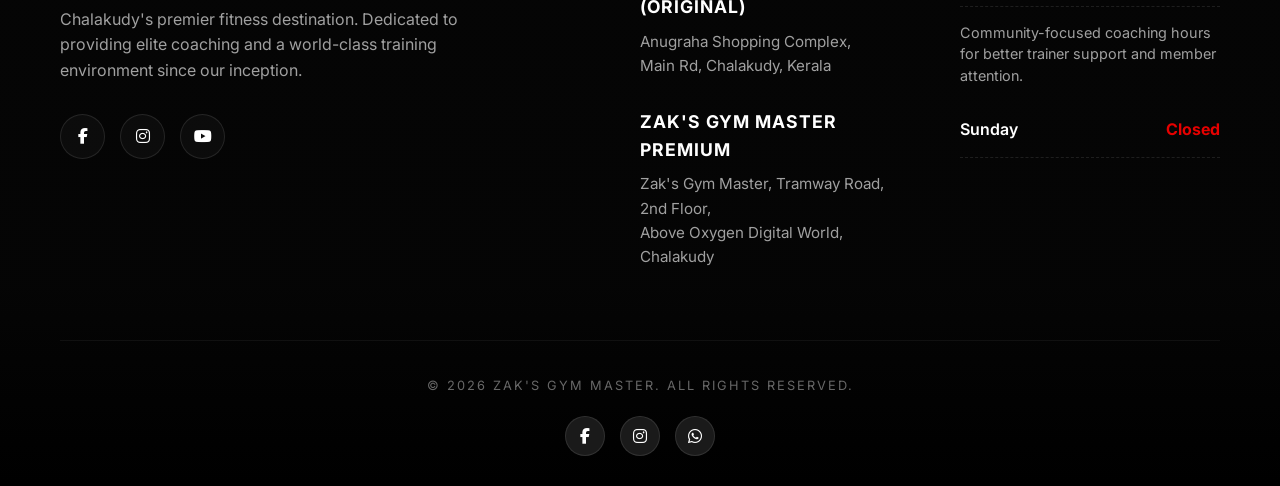
==== commit e6a4fdee: "Update operating hours and trust bar messaging" ====
--- a/index.html
+++ b/index.html
@@ -87,11 +87,11 @@
     </section>
 
     <!-- Trust / Social Proof Bar -->
-    <div class="trust-bar animate-on-scroll">
+    <div class="trust-bar">
         <div class="container trust-content">
             <div class="trust-item"><i class="fas fa-users"></i> 1000+ Active Members</div>
             <div class="trust-item"><i class="fas fa-user-md"></i> Trusted by Doctors & IT Pros</div>
-            <div class="trust-item"><i class="fas fa-clock"></i> 24/7 Access for Shift Workers</div>
+            <div class="trust-item"><i class="fas fa-heart"></i> Community-Driven Coaching Culture</div>
             <div class="trust-item"><i class="fas fa-child"></i> Family-Friendly Environment</div>
         </div>
     </div>
@@ -734,7 +734,7 @@
                         </li>
                         <li>
                             <div class="fittex-loc-icon-wrap"><i class="fas fa-clock"></i></div>
-                            <div>Open 24/7, 365 days a year</div>
+                            <div>Operating Hours: Mon-Sat, 5AM-12PM</div>
                         </li>
                         <li>
                             <div class="fittex-loc-icon-wrap"><i class="fas fa-users"></i></div>
@@ -1446,12 +1446,10 @@
             <style>
                 .testimonial-carousel-container {
                     display: flex;
-                    overflow-x: auto;
-                    overflow-y: hidden;
+                    overflow: hidden;
                     padding-bottom: 20px;
                     mask-image: linear-gradient(to right, transparent, black 10%, black 90%, transparent);
                     -webkit-mask-image: linear-gradient(to right, transparent, black 10%, black 90%, transparent);
-                    scroll-behavior: smooth;
                 }
 
                 .testimonial-track {
@@ -1800,48 +1798,50 @@
                     <span>Join the <mark>Family</mark></span>
                     <span>Top-Tier <mark>Gear</mark></span>
                     <span>Expert <mark>Guidance</mark></span>
-                    <span>24/7 <mark>Access</mark></span>
+                    <span>Community <mark>First</mark></span>
                     <!-- Repeat for seamless loop -->
                     <span>Real <mark>People</mark></span>
                     <span>Real <mark>Results</mark></span>
                     <span>Join the <mark>Family</mark></span>
                     <span>Top-Tier <mark>Gear</mark></span>
                     <span>Expert <mark>Guidance</mark></span>
-                    <span>24/7 <mark>Access</mark></span>
+                    <span>Community <mark>First</mark></span>
                 </div>
             </div>
 
             <script>
                 document.addEventListener('DOMContentLoaded', function () {
                     const track = document.getElementById('testimonialCarouselTrack');
-                    const container = document.querySelector('.testimonial-carousel-container');
                     const prevBtn = document.getElementById('prevTestimonial');
                     const nextBtn = document.getElementById('nextTestimonial');
 
-                    if (track && container && prevBtn && nextBtn) {
-                        const card = track.querySelector('.testimonial-card');
-                        const gap = 30;
-                        const skipAmount = (card ? card.offsetWidth : 320) + gap;
-                        let resumeTimer = null;
-
-                        const pauseAutoScroll = () => {
-                            track.style.animationPlayState = 'paused';
-                            if (resumeTimer) {
-                                window.clearTimeout(resumeTimer);
-                            }
-                            resumeTimer = window.setTimeout(() => {
-                                track.style.animationPlayState = 'running';
-                            }, 5000);
+                    if (track && prevBtn && nextBtn) {
+                        if (!track.dataset.loopReady) {
+                            const originalCards = Array.from(track.children);
+                            originalCards.forEach((card) => {
+                                track.appendChild(card.cloneNode(true));
+                            });
+                            track.dataset.loopReady = 'true';
+                        }
+
+                        const shiftNext = () => {
+                            const firstCard = track.firstElementChild;
+                            if (!firstCard) return;
+                            track.appendChild(firstCard);
                         };
 
+                        const shiftPrev = () => {
+                            const lastCard = track.lastElementChild;
+                            if (!lastCard) return;
+                            track.insertBefore(lastCard, track.firstElementChild);
+                        };
+
                         prevBtn.addEventListener('click', () => {
-                            pauseAutoScroll();
-                            container.scrollBy({ left: -skipAmount, behavior: 'smooth' });
+                            shiftPrev();
                         });
 
                         nextBtn.addEventListener('click', () => {
-                            pauseAutoScroll();
-                            container.scrollBy({ left: skipAmount, behavior: 'smooth' });
+                            shiftNext();
                         });
                     }
                 });
@@ -2005,7 +2005,7 @@
                                 style="font-family: var(--font-body); font-weight: 700; font-size: 1.1rem; color: #fff; margin-bottom: 5px;">
                                 Direct Line</h4>
                             <p style="color: var(--text-gray); margin: 0; line-height: 1.5;">7509577577<br><span
-                                    style="font-size: 0.85rem; color: var(--primary-red);">24/7 Support Available</span>
+                                    style="font-size: 0.85rem; color: var(--primary-red);">Mon-Sat: 5AM-12PM</span>
                             </p>
                         </div>
                     </div>
@@ -2232,10 +2232,10 @@
                         <div
                             style="display: flex; justify-content: space-between; border-bottom: 1px dashed rgba(255,255,255,0.1); padding-bottom: 15px; margin-bottom: 15px;">
                             <span style="color: #fff; font-weight: 600;">Mon - Sat</span>
-                            <span style="color: var(--primary-red); font-weight: 700;">24 Hours</span>
+                            <span style="color: var(--primary-red); font-weight: 700;">5AM - 12PM</span>
                         </div>
                         <p style="color: var(--text-gray); font-size: 0.9rem; line-height: 1.5; margin: 0;">
-                            Main Branch is open 24/7/365. <br>Exclusive Studio hours may vary.
+                            Community-focused coaching hours for better trainer support and member attention.
                         </p>
                     </div>
 
@@ -2243,7 +2243,7 @@
                         <div
                             style="display: flex; justify-content: space-between; border-bottom: 1px dashed rgba(255,255,255,0.1); padding-bottom: 15px; margin-bottom: 15px;">
                             <span style="color: #fff; font-weight: 600;">Sunday</span>
-                            <span style="color: var(--primary-red); font-weight: 700;">Open</span>
+                            <span style="color: var(--primary-red); font-weight: 700;">Closed</span>
                         </div>
                     </div>
                 </div>
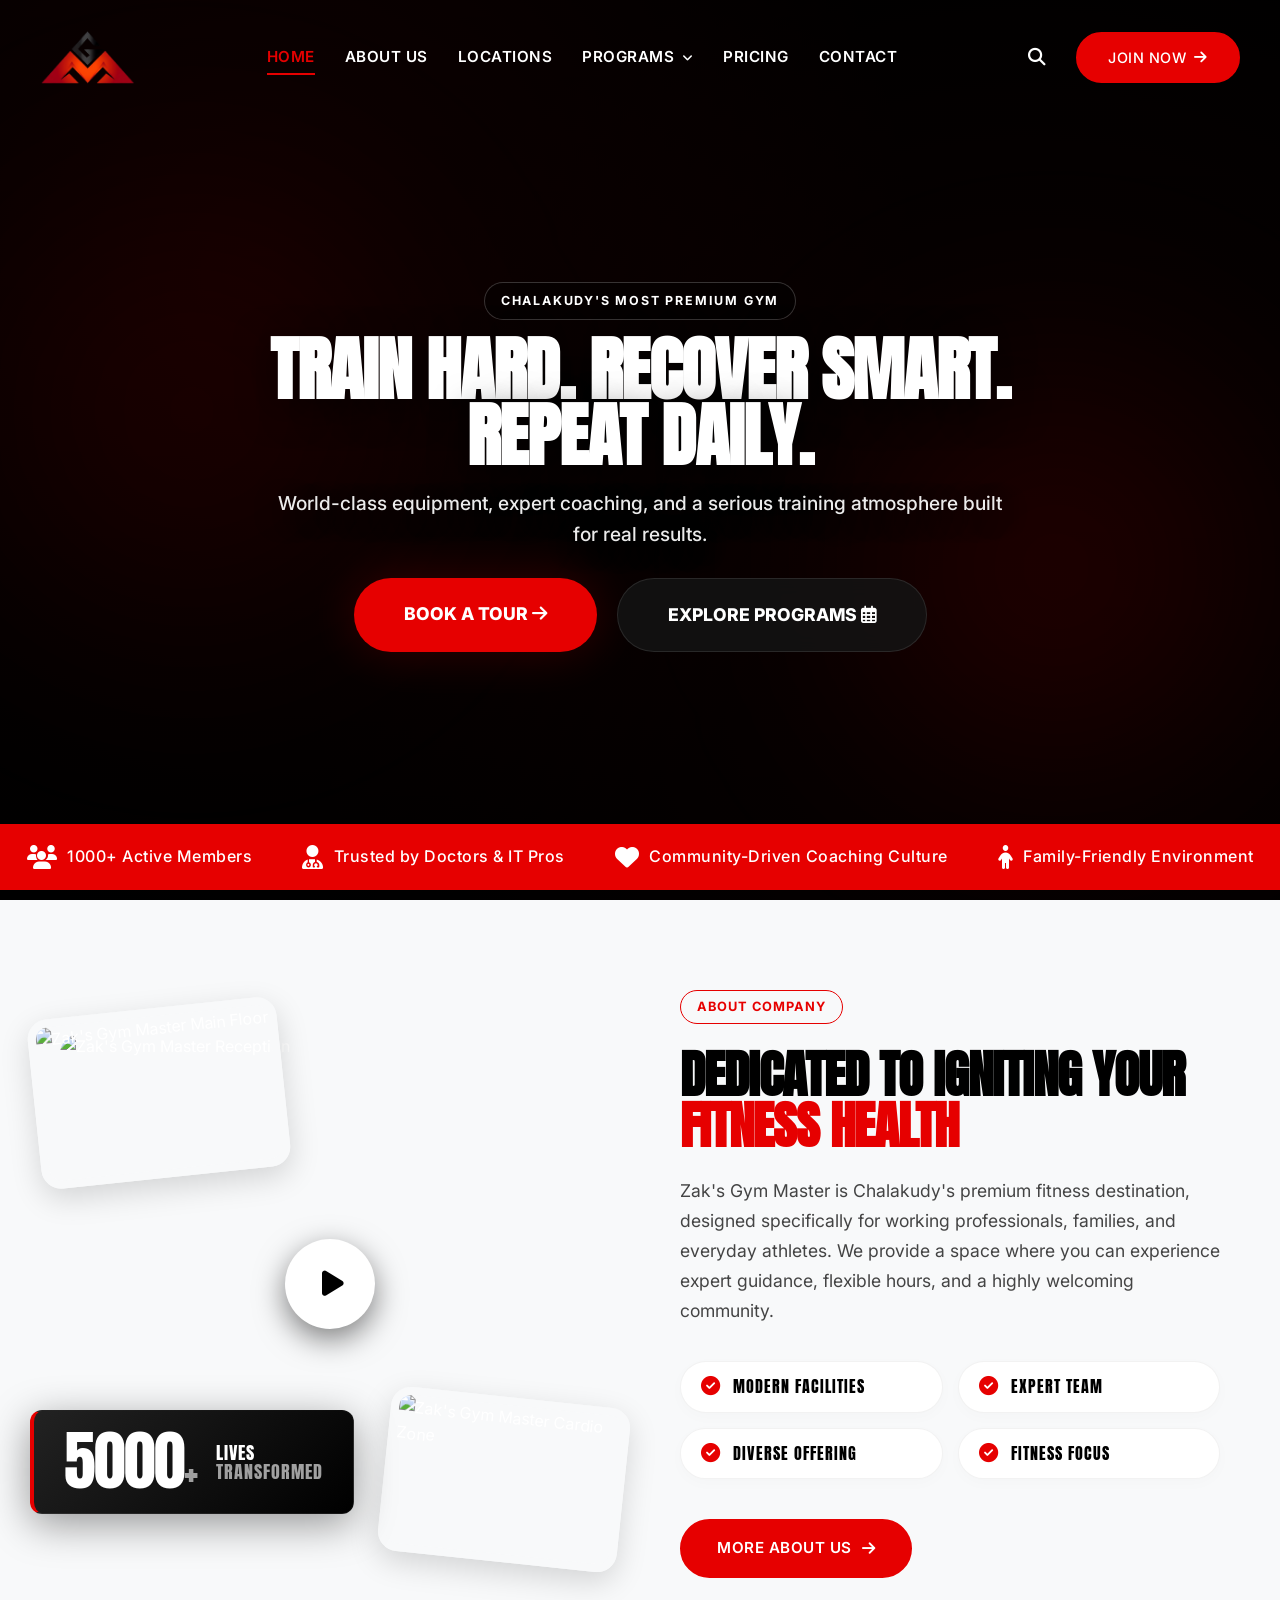
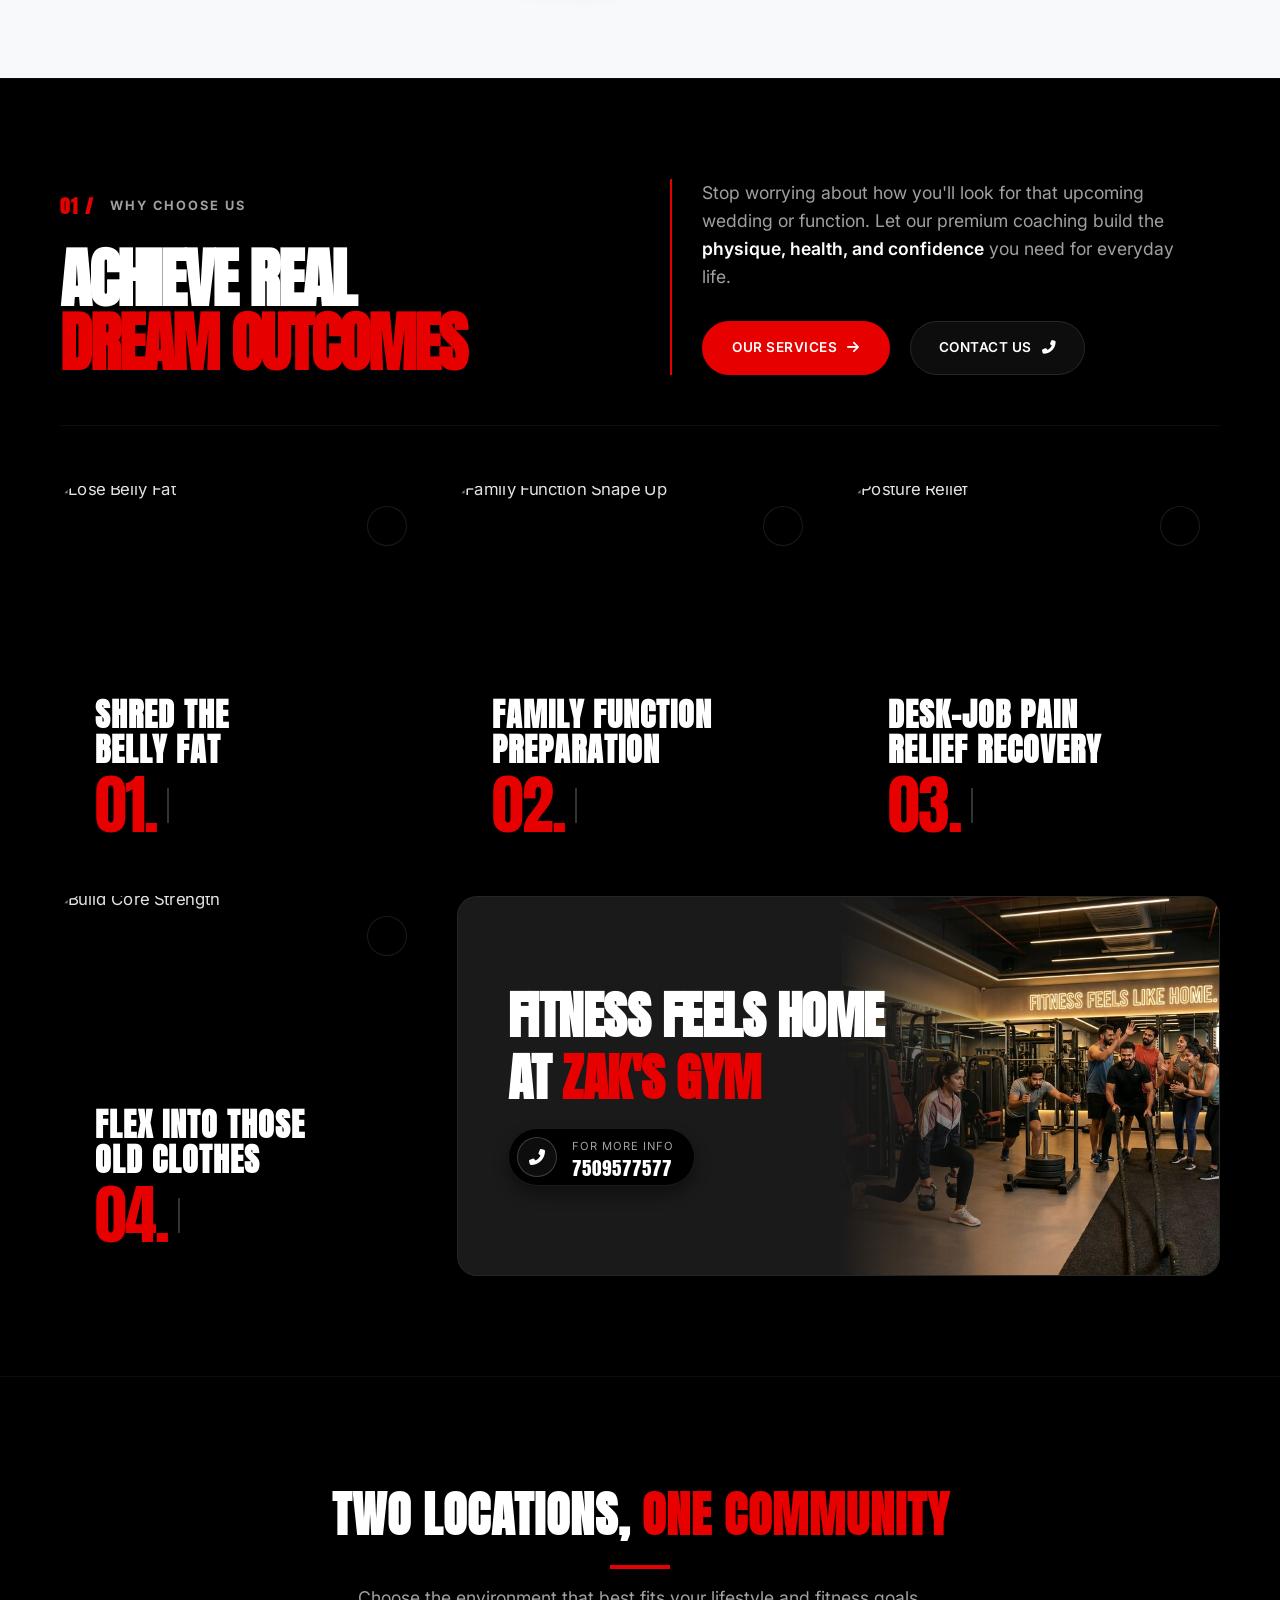
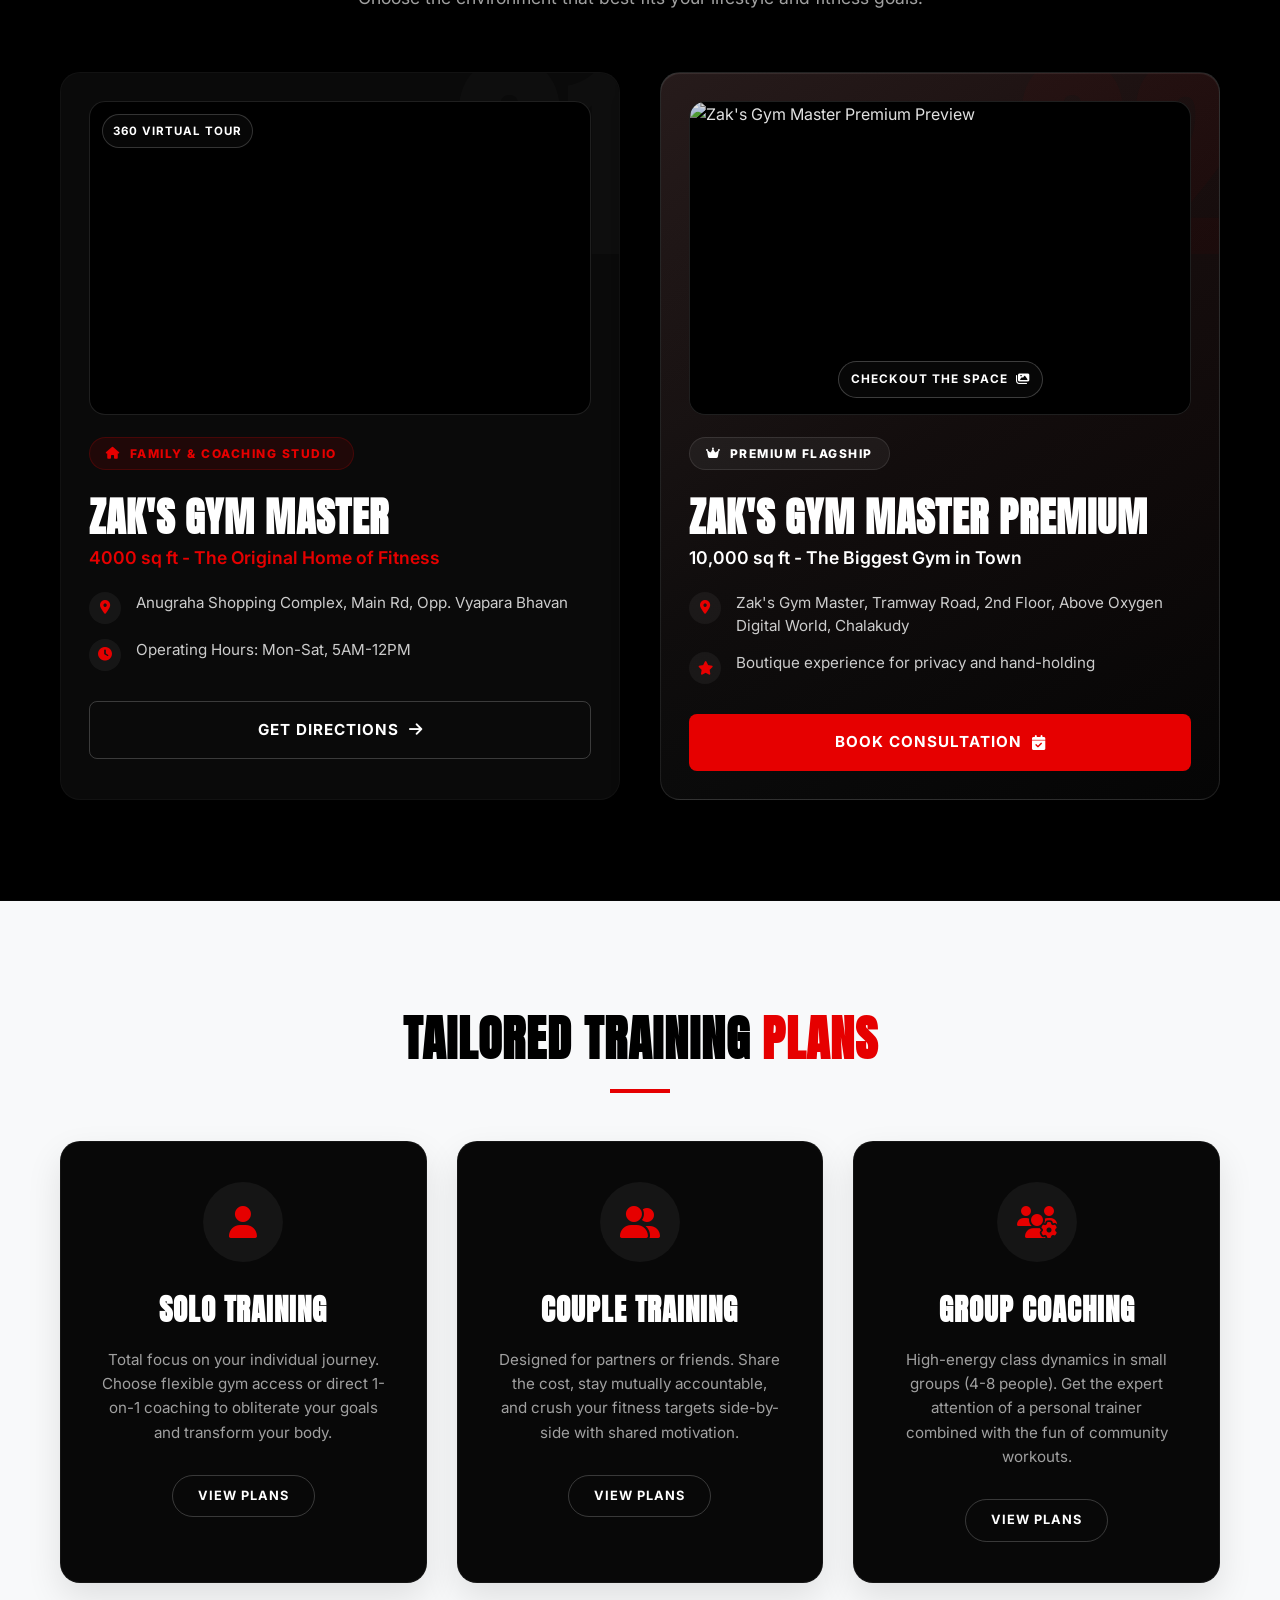
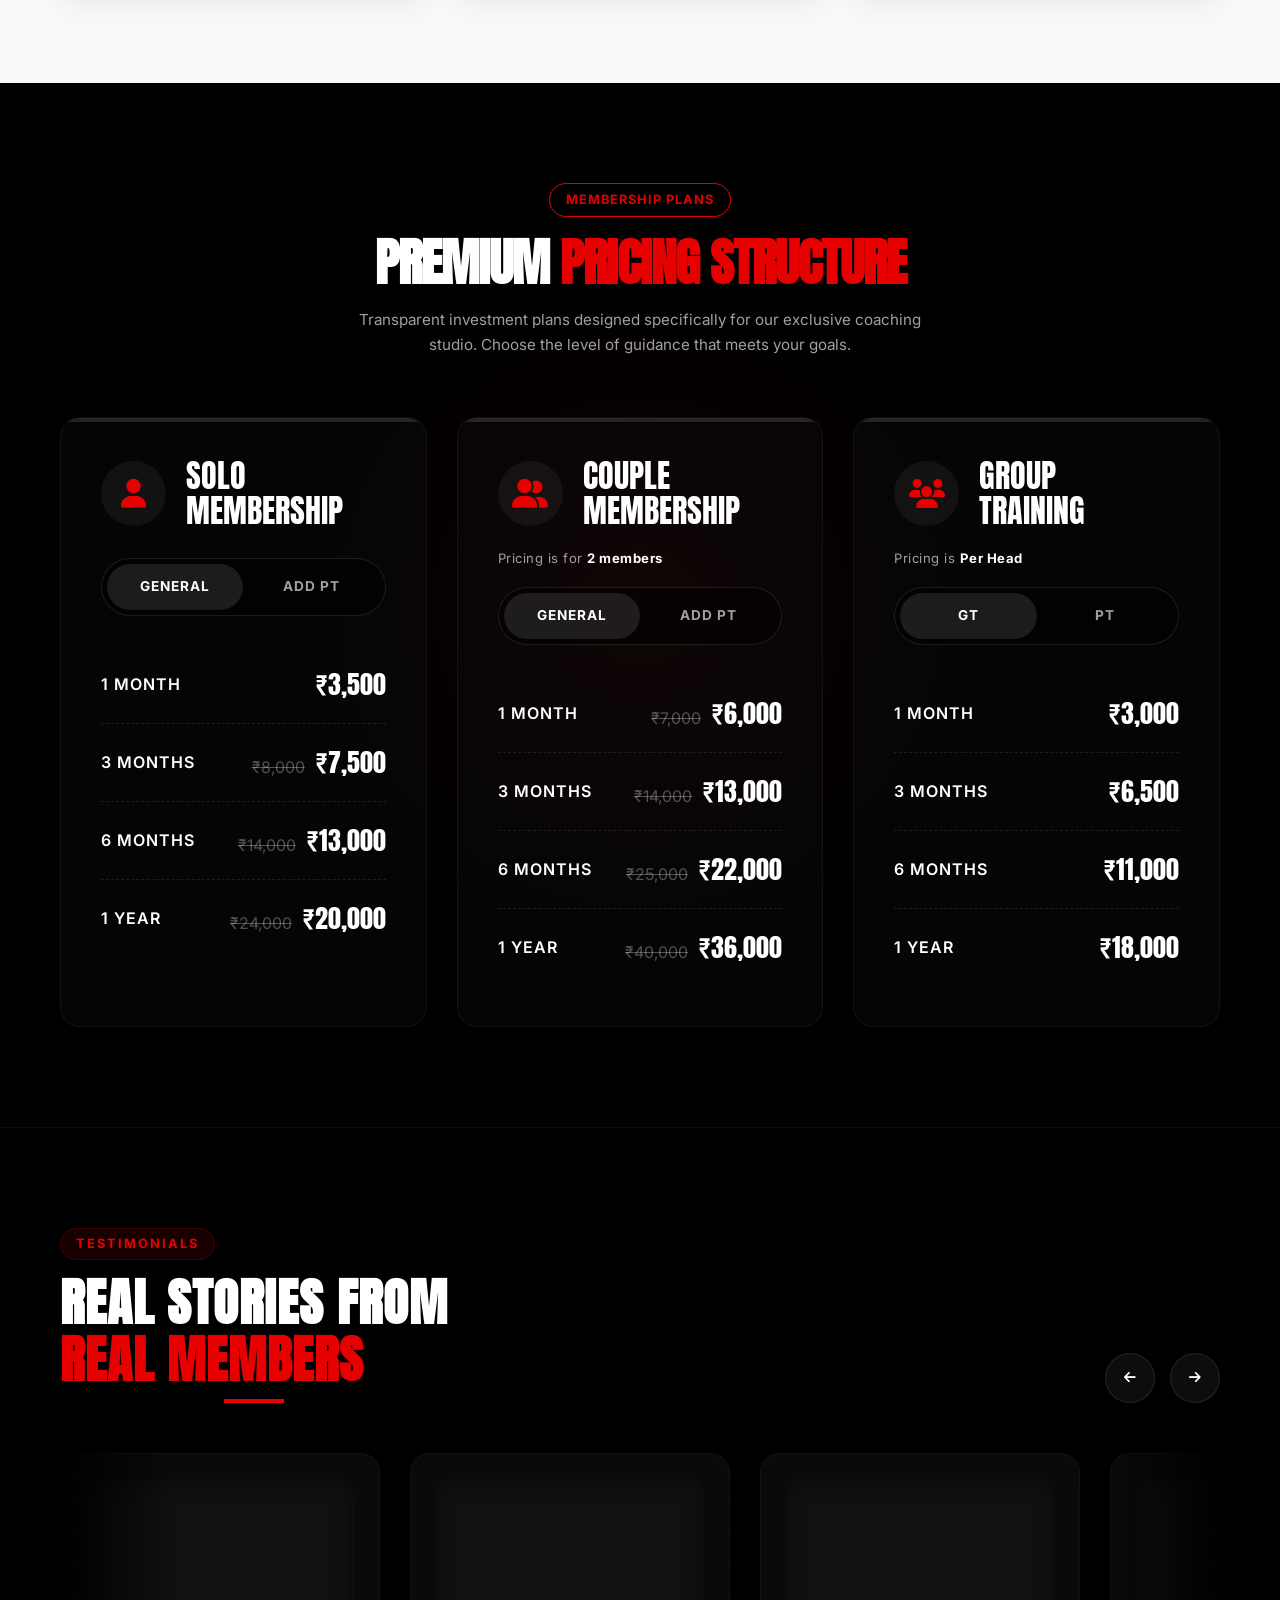
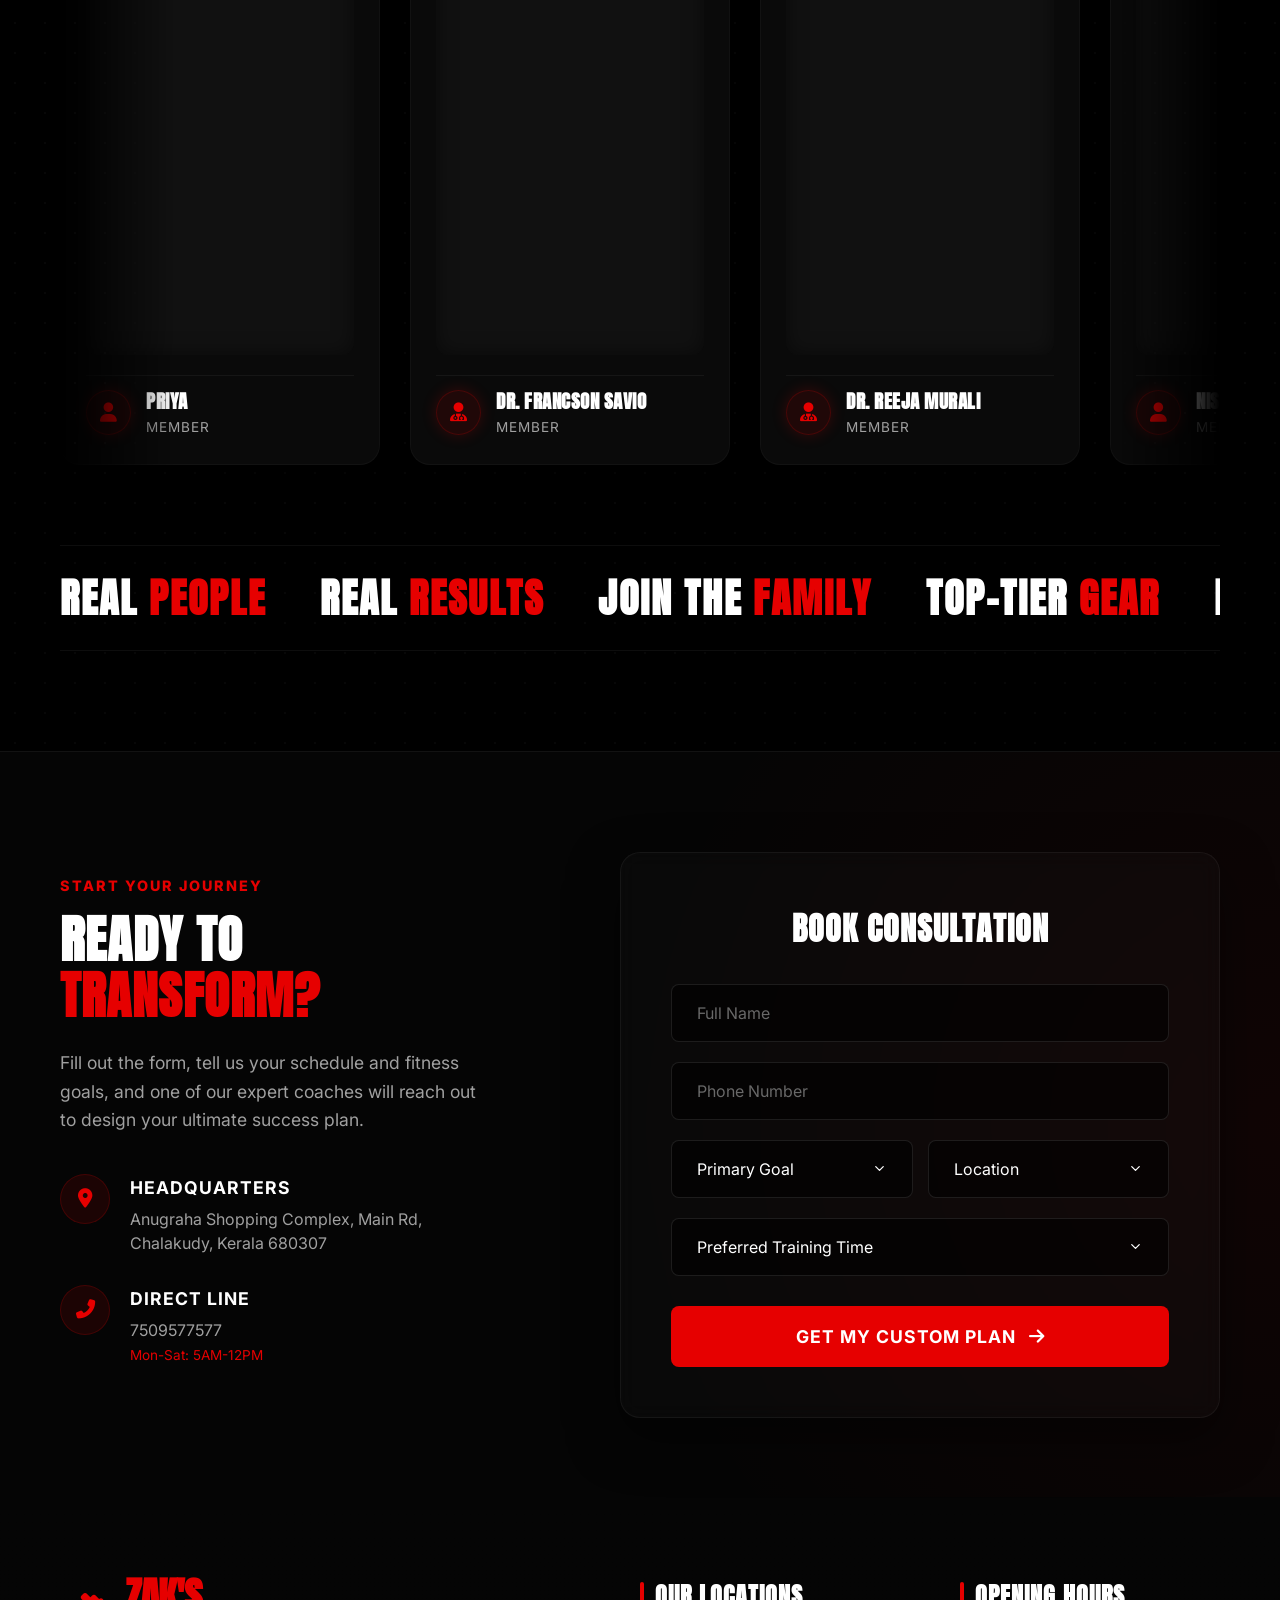
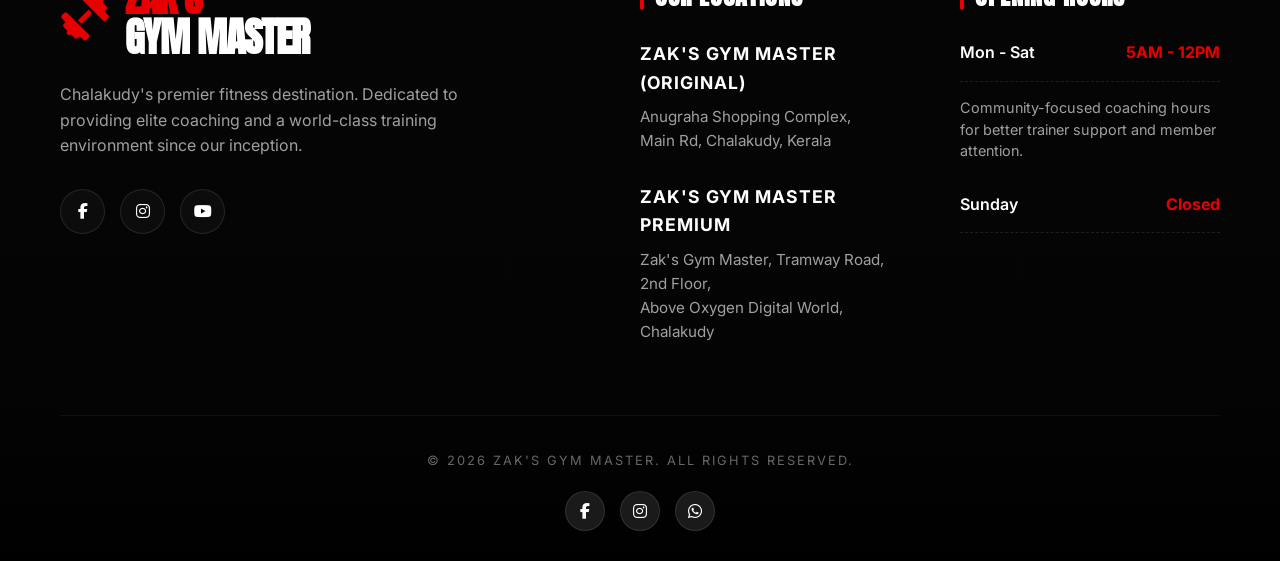
==== commit 9de5e397: "Redesign location cards with integrated 360 and gallery previews" ====
--- a/index.html
+++ b/index.html
@@ -23,7 +23,7 @@
     <link rel="stylesheet" href="https://cdnjs.cloudflare.com/ajax/libs/font-awesome/6.4.0/css/all.min.css">
 
     <!-- Custom CSS -->
-    <link rel="stylesheet" href="style.css?v=4">
+    <link rel="stylesheet" href="style.css?v=5">
 </head>
 
 <body>
@@ -434,22 +434,13 @@
                     .fittex-locations-grid {
                         grid-template-columns: 1fr;
                     }
-
-                    .fittex-gallery-trigger {
-                        top: 16px;
-                        right: 16px;
-                    }
-
-                    .fittex-gallery-trigger .label {
-                        display: none;
-                    }
                 }
 
                 .fittex-loc-card {
                     background: #0a0a0a;
                     border: 1px solid rgba(255, 255, 255, 0.03);
                     border-radius: 20px;
-                    padding: 50px;
+                    padding: 28px;
                     position: relative;
                     overflow: hidden;
                     transition: all 0.4s cubic-bezier(0.165, 0.84, 0.44, 1);
@@ -496,6 +487,77 @@
                 .fittex-loc-card:hover .fittex-loc-watermark {
                     color: rgba(230, 0, 0, 0.04);
                     transform: scale(1.05) rotate(2deg);
+                }
+
+                .fittex-loc-preview {
+                    display: block;
+                    position: relative;
+                    width: 100%;
+                    aspect-ratio: 16 / 10;
+                    border-radius: 16px;
+                    overflow: hidden;
+                    margin-bottom: 22px;
+                    border: 1px solid rgba(255, 255, 255, 0.12);
+                    background: #000;
+                }
+
+                .fittex-loc-preview iframe,
+                .fittex-loc-preview img {
+                    width: 100%;
+                    height: 100%;
+                    display: block;
+                    border: 0;
+                }
+
+                .fittex-loc-preview img {
+                    object-fit: cover;
+                }
+
+                .fittex-loc-preview-tag {
+                    position: absolute;
+                    left: 12px;
+                    top: 12px;
+                    z-index: 2;
+                    color: #fff;
+                    font-weight: 700;
+                    font-size: 0.72rem;
+                    text-transform: uppercase;
+                    letter-spacing: 1px;
+                    background: rgba(8, 8, 8, 0.92);
+                    border: 1px solid rgba(255, 255, 255, 0.18);
+                    padding: 7px 10px;
+                    border-radius: 999px;
+                }
+
+                .fittex-loc-preview-overlay {
+                    position: absolute;
+                    inset: 0;
+                    background: linear-gradient(to top, rgba(0, 0, 0, 0.78) 0%, rgba(0, 0, 0, 0.12) 68%);
+                    display: flex;
+                    align-items: flex-end;
+                    justify-content: center;
+                    padding: 16px;
+                    color: #fff;
+                    text-transform: uppercase;
+                    letter-spacing: 1px;
+                    font-size: 0.74rem;
+                    font-weight: 700;
+                }
+
+                .fittex-loc-preview-overlay span {
+                    display: inline-flex;
+                    align-items: center;
+                    gap: 8px;
+                    background: rgba(8, 8, 8, 0.94);
+                    border: 1px solid rgba(255, 255, 255, 0.22);
+                    border-radius: 999px;
+                    padding: 8px 12px;
+                    transition: all 0.25s ease;
+                }
+
+                .fittex-loc-preview--gallery:hover .fittex-loc-preview-overlay span {
+                    transform: translateY(-1px);
+                    border-color: rgba(230, 0, 0, 0.55);
                 }
 
                 .fittex-loc-badge {
@@ -550,7 +612,7 @@
                 .fittex-loc-list {
                     list-style: none;
                     padding: 0;
-                    margin: 0 0 40px 0;
+                    margin: 0 0 30px 0;
                     display: flex;
                     flex-direction: column;
                     gap: 15px;
@@ -624,65 +686,6 @@
                     border-color: #fff;
                 }
 
-                .fittex-gallery-trigger {
-                    position: absolute;
-                    top: 22px;
-                    right: 22px;
-                    z-index: 20;
-                    width: 42px;
-                    height: 42px;
-                    border-radius: 50%;
-                    background: rgba(10, 10, 10, 0.9);
-                    border: 1px solid rgba(255, 255, 255, 0.22);
-                    display: inline-flex;
-                    align-items: center;
-                    justify-content: center;
-                    text-decoration: none;
-                    animation: galleryBlink 1.8s infinite;
-                    box-shadow: 0 0 0 rgba(230, 0, 0, 0);
-                }
-
-                .fittex-gallery-trigger i {
-                    color: var(--primary-red);
-                    font-size: 1rem;
-                }
-
-                .fittex-gallery-trigger .label {
-                    position: absolute;
-                    right: 52px;
-                    top: 50%;
-                    transform: translateY(-50%);
-                    white-space: nowrap;
-                    color: #fff;
-                    font-weight: 700;
-                    font-size: 0.72rem;
-                    text-transform: uppercase;
-                    letter-spacing: 1px;
-                    background: rgba(8, 8, 8, 0.95);
-                    border: 1px solid rgba(255, 255, 255, 0.18);
-                    padding: 7px 10px;
-                    border-radius: 999px;
-                    opacity: 0;
-                    pointer-events: none;
-                    transition: all 0.25s ease;
-                }
-
-                .fittex-gallery-trigger:hover .label {
-                    opacity: 1;
-                    transform: translateY(-50%) translateX(-2px);
-                }
-
-                .fittex-gallery-trigger:hover {
-                    border-color: rgba(230, 0, 0, 0.65);
-                    transform: scale(1.05);
-                    box-shadow: 0 10px 24px rgba(0, 0, 0, 0.45);
-                }
-
-                @keyframes galleryBlink {
-                    0%, 100% { box-shadow: 0 0 0 0 rgba(230, 0, 0, 0); }
-                    50% { box-shadow: 0 0 0 8px rgba(230, 0, 0, 0.18); }
-                }
-
                 .fittex-loc-card.metallic-premium {
                     background: linear-gradient(145deg, #1c1c1c 0%, #0d0d0d 50%, #050505 100%);
                     border: 1px solid rgba(255, 255, 255, 0.1);
@@ -719,13 +722,18 @@
                 <!-- Location 1: Original Studio -->
                 <div class="fittex-loc-card animate-on-scroll">
                     <div class="fittex-loc-watermark">01</div>
+                    <div class="fittex-loc-preview fittex-loc-preview--tour">
+                        <iframe id="tour-embeded" name="Zak's Gym Master" src="https://tour.panoee.net/iframe/gymmaster"
+                            frameBorder="0" width="100%" height="400px" scrolling="no" allowvr="yes"
+                            allow="vr; xr; accelerometer; gyroscope; autoplay;" allowFullScreen="false"
+                            webkitallowfullscreen="false" mozallowfullscreen="false" loading="eager"></iframe>
+                        <span class="fittex-loc-preview-tag">360 Virtual Tour</span>
+                    </div>
                     <div class="fittex-loc-badge">
                         <i class="fas fa-home"></i> Family & Coaching Studio
                     </div>
                     <h3 class="fittex-loc-title">Zak's Gym Master</h3>
                     <div class="fittex-loc-subtitle">4000 sq ft - The Original Home of Fitness</div>
-                    <p class="fittex-loc-desc">Our original location, now an upgraded experience for those who want a
-                        strong trainer presence and a family-focused environment.</p>
 
                     <ul class="fittex-loc-list">
                         <li>
@@ -736,10 +744,6 @@
                             <div class="fittex-loc-icon-wrap"><i class="fas fa-clock"></i></div>
                             <div>Operating Hours: Mon-Sat, 5AM-12PM</div>
                         </li>
-                        <li>
-                            <div class="fittex-loc-icon-wrap"><i class="fas fa-users"></i></div>
-                            <div>Unisex, family-friendly with intense Personal Training focus</div>
-                        </li>
                     </ul>
 
                     <a href="https://maps.google.com" target="_blank" class="fittex-btn secondary">
@@ -750,14 +754,19 @@
                 <!-- Location 2: Main Branch (Flagship) -->
                 <div class="fittex-loc-card metallic-premium animate-on-scroll" style="transition-delay: 0.1s;">
                     <div class="fittex-loc-watermark">02</div>
+                    <a href="#" id="openPremiumGallery" class="fittex-loc-preview fittex-loc-preview--gallery"
+                        aria-label="Open premium gallery">
+                        <img src="assets/premium-gallery-original/01.jpg?v=1" alt="Zak's Gym Master Premium Preview"
+                            loading="lazy">
+                        <div class="fittex-loc-preview-overlay">
+                            <span>Checkout The Space <i class="fas fa-images"></i></span>
+                        </div>
+                    </a>
                     <div class="fittex-loc-badge premium">
                         <i class="fas fa-crown"></i> Premium Flagship
                     </div>
                     <h3 class="fittex-loc-title">Zak's Gym Master Premium</h3>
                     <div class="fittex-loc-subtitle premium">10,000 sq ft - The Biggest Gym in Town</div>
-                    <p class="fittex-loc-desc">To further serve our members, we recently launched <strong>Zak's Gym
-                            Master Premium</strong>—a massive top-tier flagship facility designed to be the ultimate
-                        fitness destination.</p>
 
                     <ul class="fittex-loc-list">
                         <li>
@@ -769,18 +778,7 @@
                             <div class="fittex-loc-icon-wrap"><i class="fas fa-star"></i></div>
                             <div>Boutique experience for privacy and hand-holding</div>
                         </li>
-                        <li>
-                            <div class="fittex-loc-icon-wrap"><i class="fas fa-heart"></i></div>
-                            <div>Perfect for couples, parents & senior pros</div>
-                        </li>
                     </ul>
-
-                    <a href="#" id="openPremiumGallery" class="fittex-gallery-trigger">
-                        <span class="label">
-                            <span>Checkout The Space</span>
-                        </span>
-                        <i class="fas fa-images"></i>
-                    </a>
 
                     <a href="#contact" class="fittex-btn primary">
                         Book Consultation <i class="fas fa-calendar-check"></i>
@@ -2312,7 +2310,7 @@
     </div>
 
     <!-- Scripts -->
-    <script src="script.js?v=17"></script>
+    <script src="script.js?v=18"></script>
 
     <!-- Form Submit Handler + WhatsApp Redirect -->
     <script>
--- a/style.css
+++ b/style.css
@@ -1803,6 +1803,7 @@
         width: 40px;
         height: 40px;
     }
+
 }
 
 .play-btn-overlay {
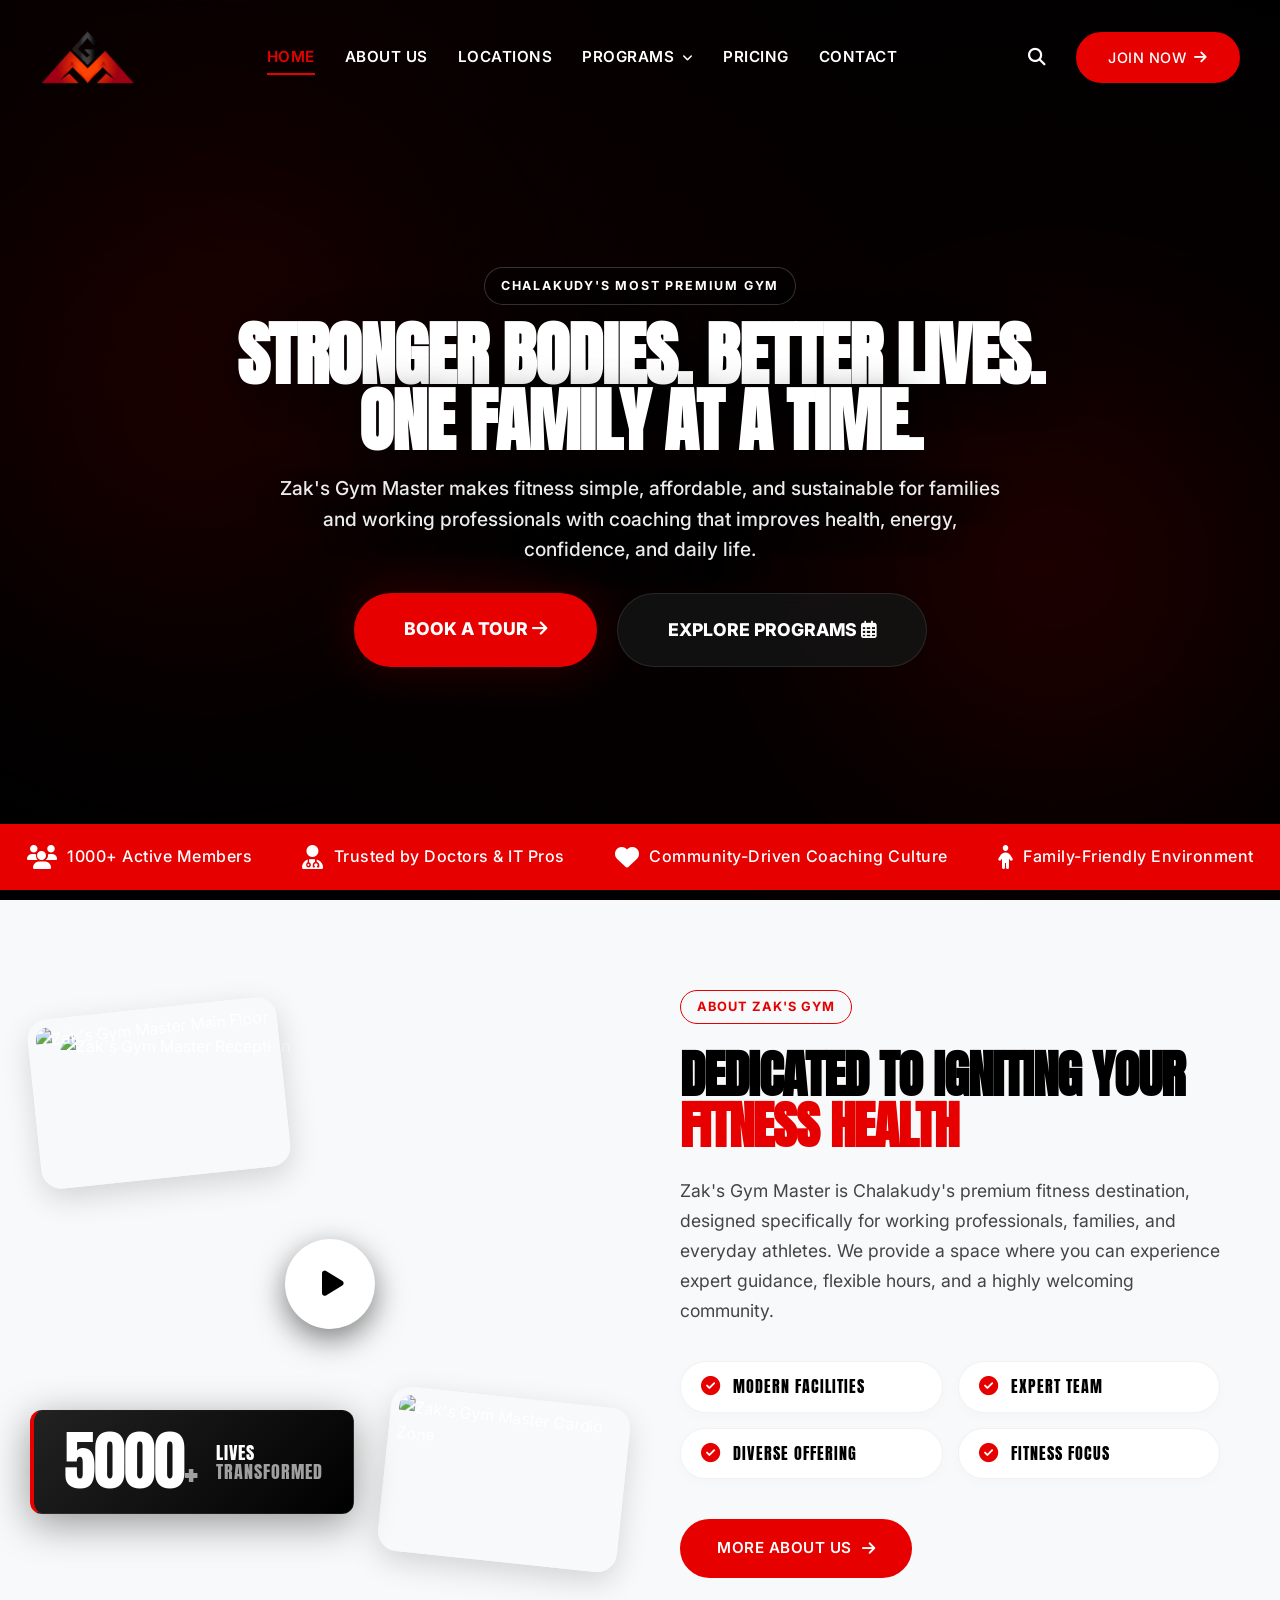
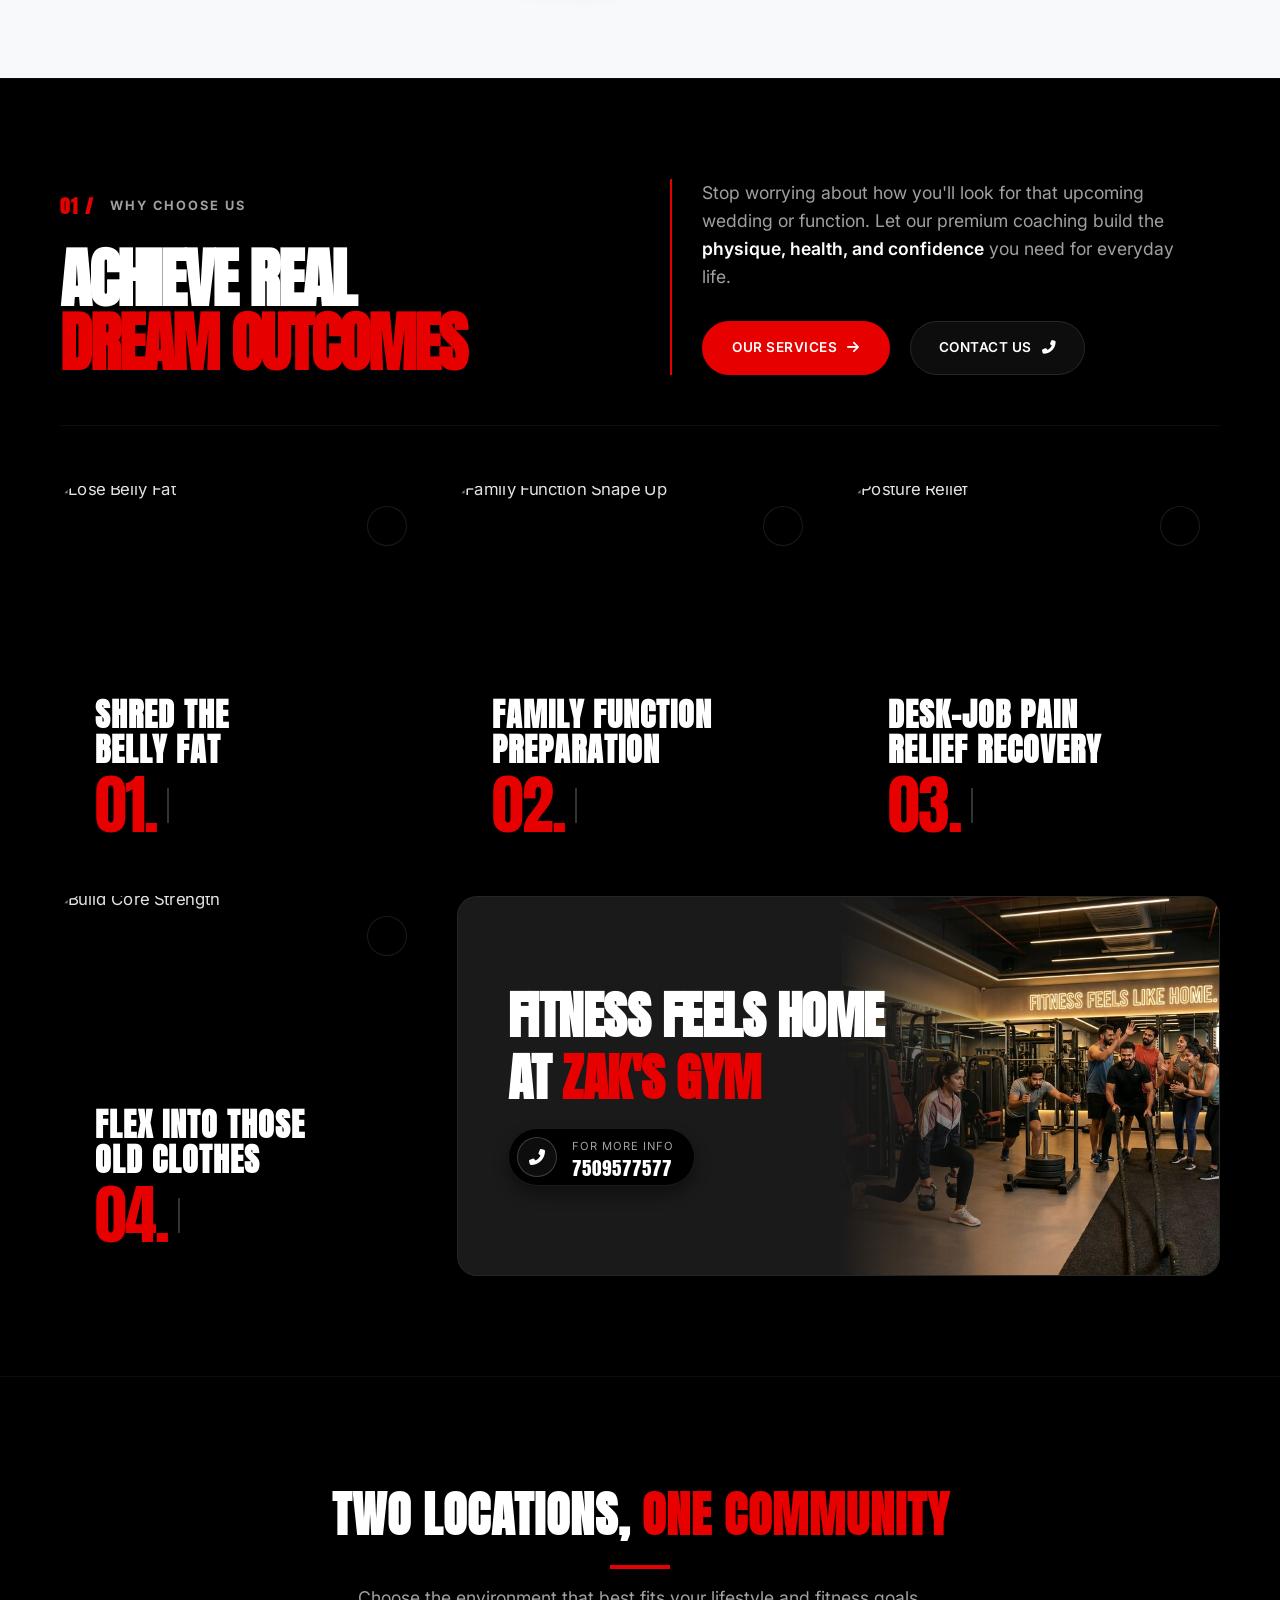
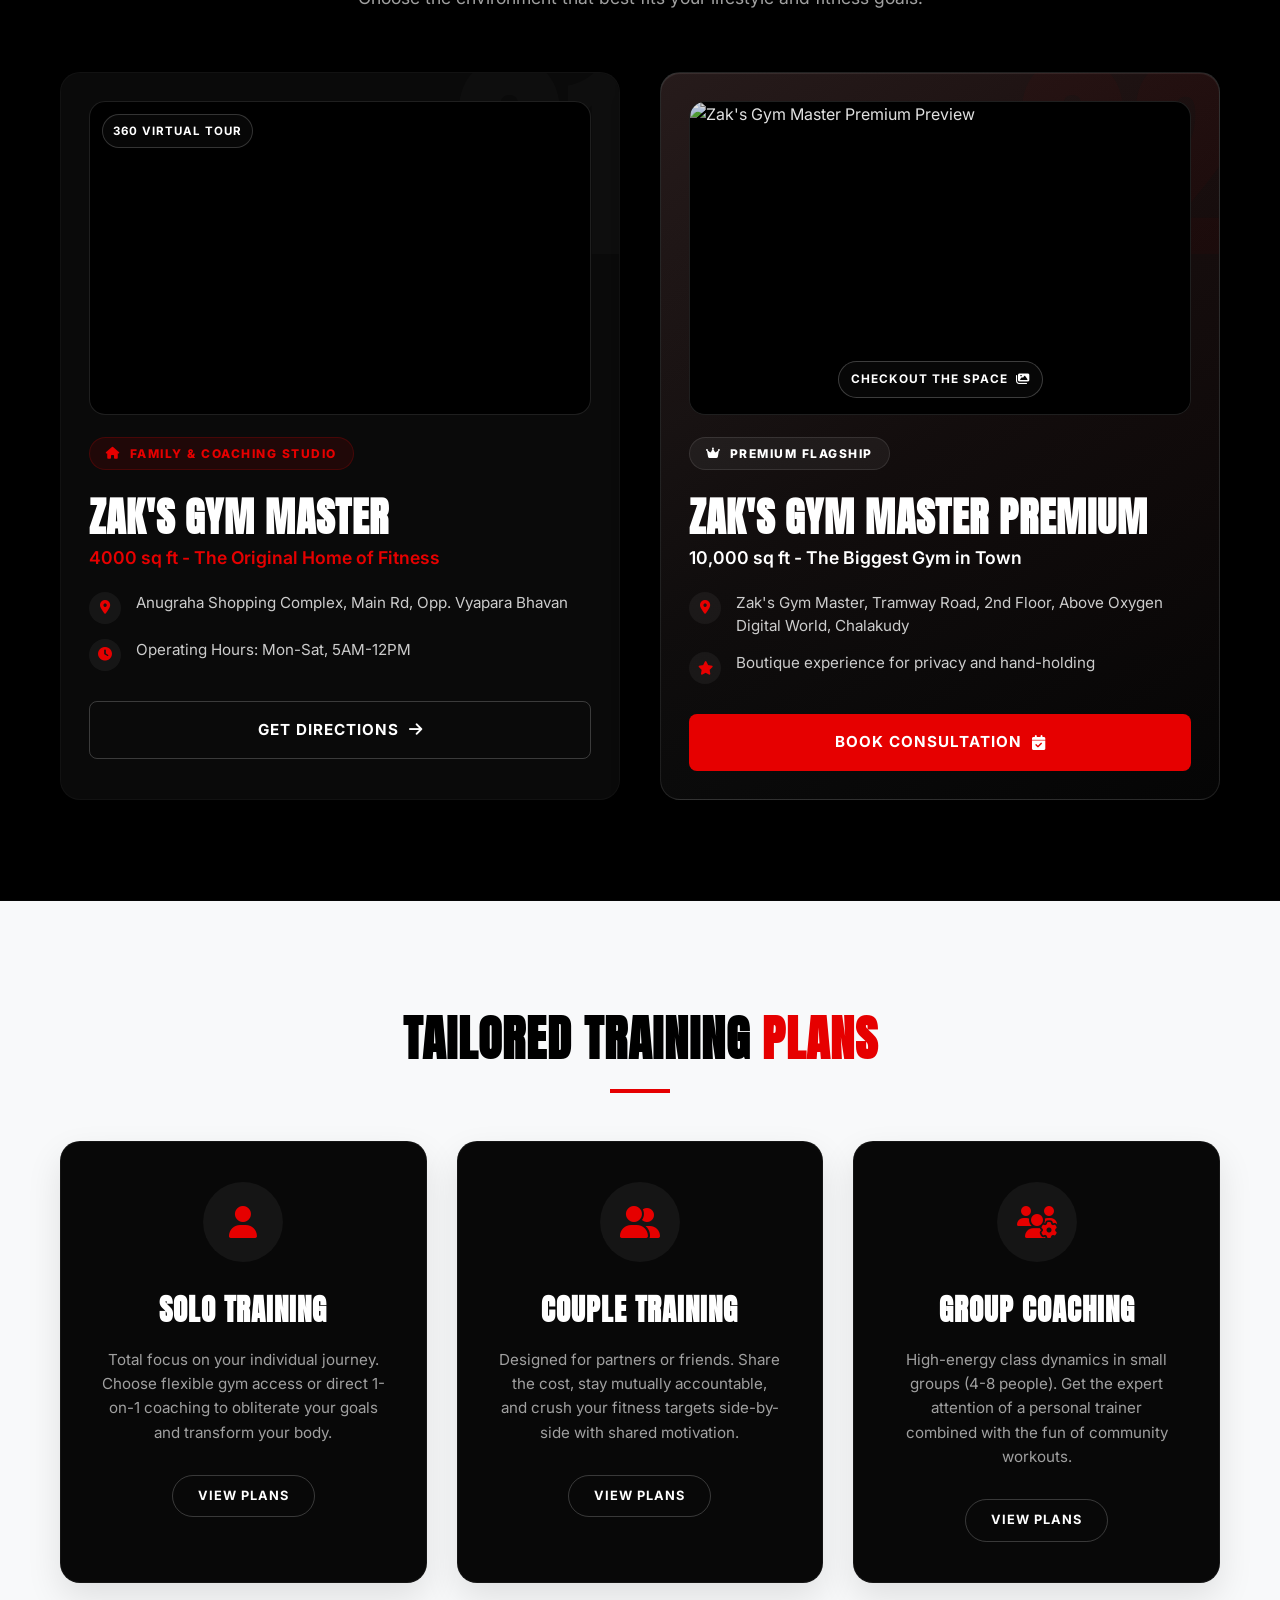
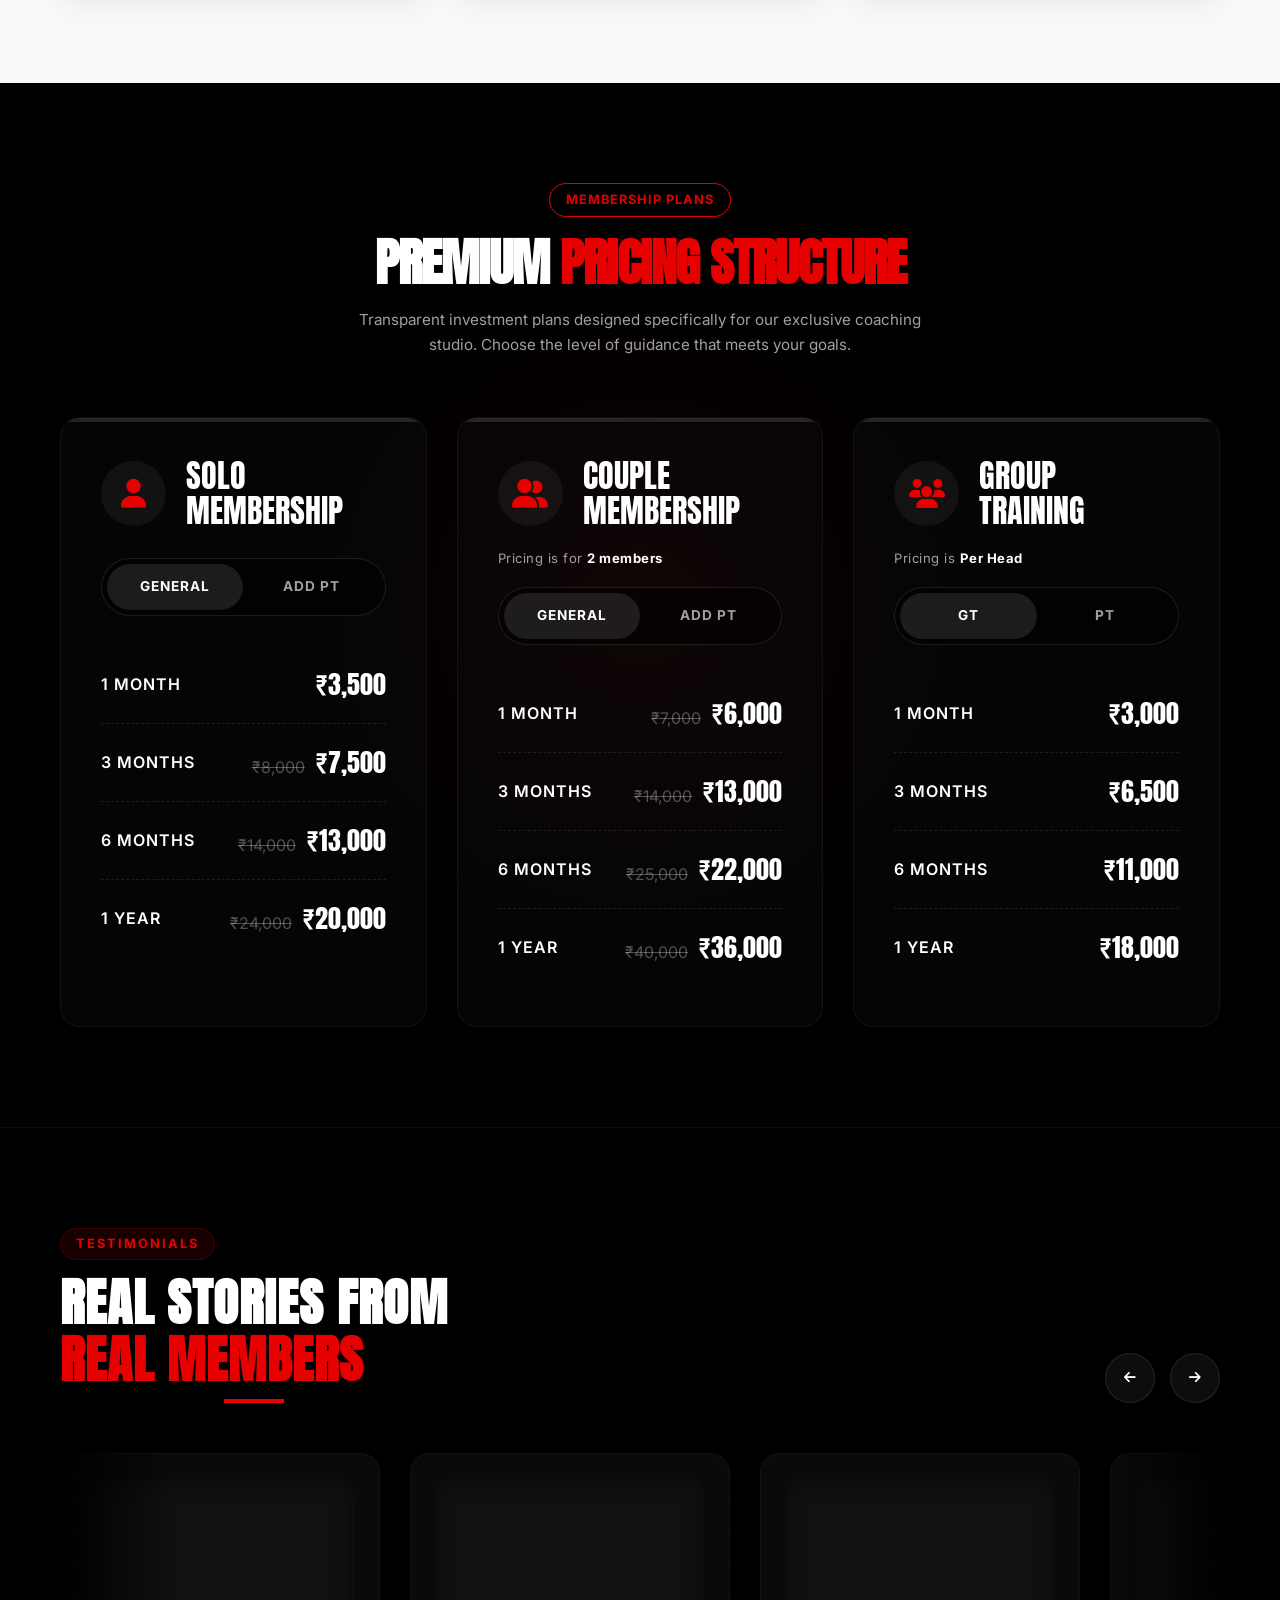
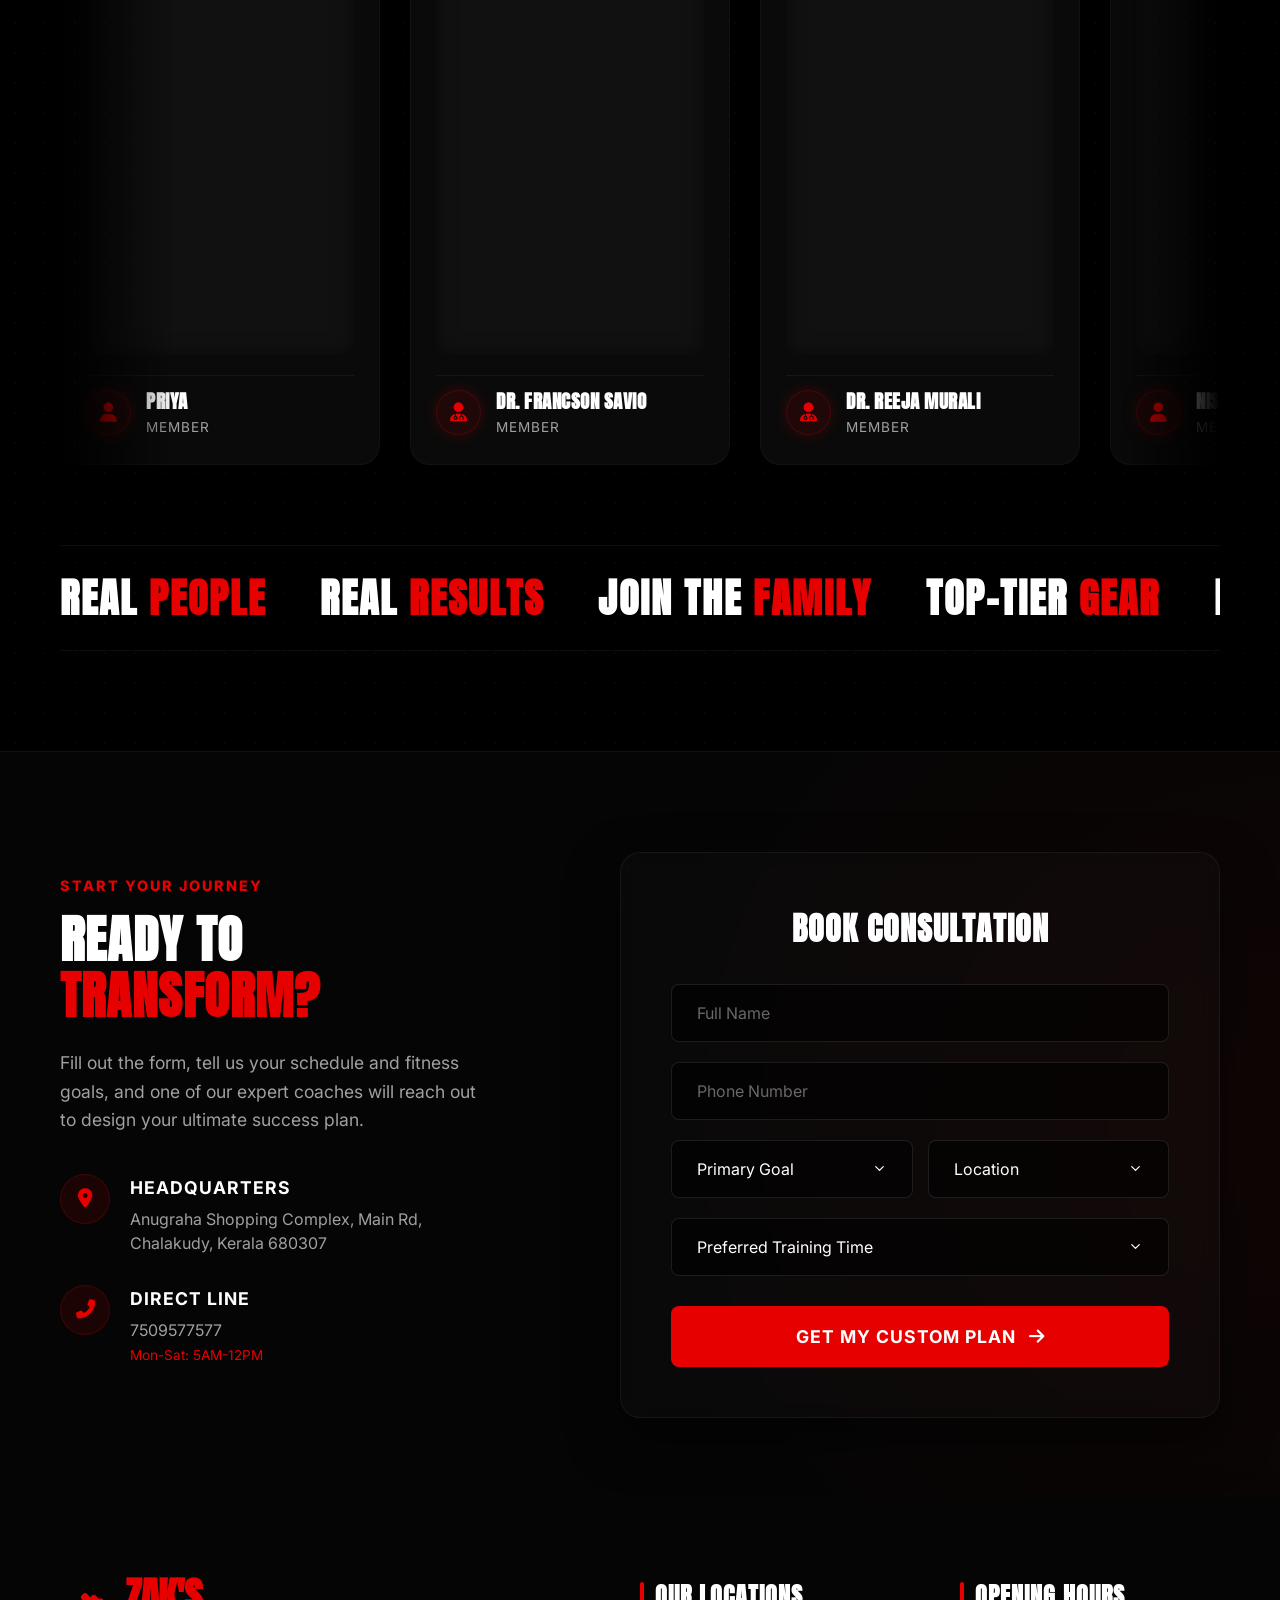
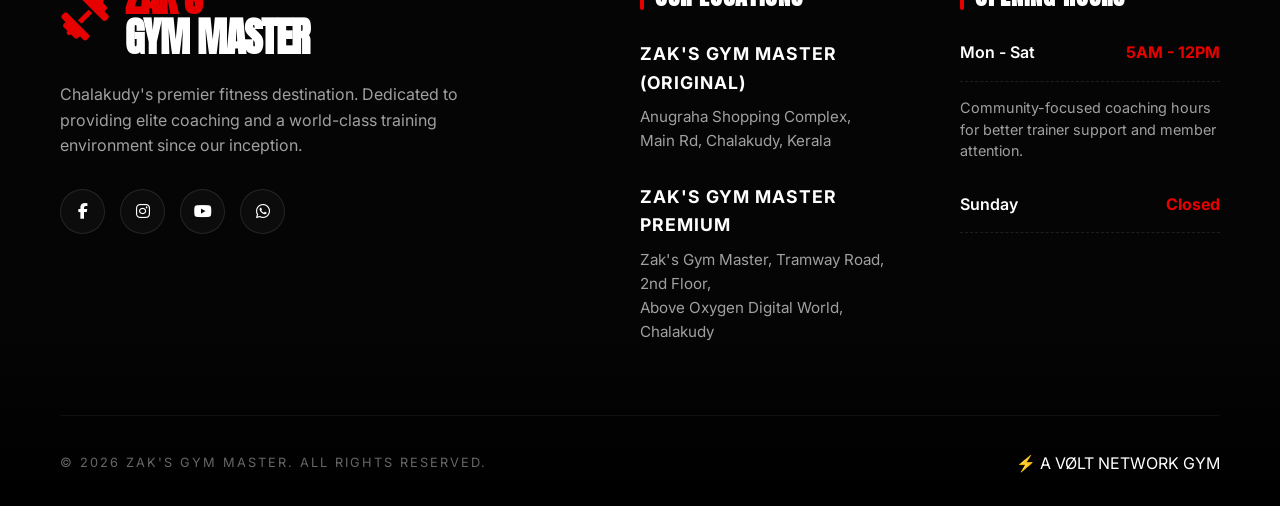
==== commit 56e964d2: "Polish about page UX and refine hero/footer content" ====
--- a/index.html
+++ b/index.html
@@ -23,7 +23,7 @@
     <link rel="stylesheet" href="https://cdnjs.cloudflare.com/ajax/libs/font-awesome/6.4.0/css/all.min.css">
 
     <!-- Custom CSS -->
-    <link rel="stylesheet" href="style.css?v=5">
+    <link rel="stylesheet" href="style.css?v=23">
 </head>
 
 <body>
@@ -40,7 +40,7 @@
 
             <nav class="nav-links" id="navLinks">
                 <a href="#home" class="active">HOME</a>
-                <a href="#about">ABOUT US</a>
+                <a href="about.html">ABOUT US</a>
                 <a href="#locations">LOCATIONS</a>
                 <a href="#training">PROGRAMS <i class="fas fa-angle-down"
                         style="font-size:0.75rem; margin-left:3px;"></i></a>
@@ -75,9 +75,9 @@
 
         <div class="hero-content-shell animate-on-scroll">
             <p class="hero-kicker">Chalakudy's Most Premium Gym</p>
-            <h1 class="hero-main-title">Train Hard. Recover Smart. Repeat Daily.</h1>
-            <p class="hero-subtitle">World-class equipment, expert coaching, and a serious training atmosphere built for
-                real results.</p>
+            <h1 class="hero-main-title">Stronger Bodies. Better Lives. <span class="title-mark">One Family at a Time.</span></h1>
+            <p class="hero-subtitle">Zak's Gym Master makes fitness simple, affordable, and sustainable for families and
+                working professionals with coaching that improves health, energy, confidence, and daily life.</p>
 
             <div class="hero-cta-section hero-cta-inline">
                 <a href="#contact" class="btn-fittex-primary">BOOK A TOUR <i class="fas fa-arrow-right"></i></a>
@@ -141,7 +141,7 @@
             <div class="about-content animate-on-scroll" style="transition-delay: 0.2s;">
                 <div
                     style="display: inline-block; background: transparent; border: 1px solid var(--primary-red); color: var(--primary-red); font-family: var(--font-body); font-weight: 700; font-size: 0.8rem; padding: 6px 16px; border-radius: 50px; letter-spacing: 1px; margin-bottom: 25px;">
-                    ABOUT COMPANY
+                    ABOUT ZAK'S GYM
                 </div>
 
                 <h2
@@ -726,7 +726,7 @@
                         <iframe id="tour-embeded" name="Zak's Gym Master" src="https://tour.panoee.net/iframe/gymmaster"
                             frameBorder="0" width="100%" height="400px" scrolling="no" allowvr="yes"
                             allow="vr; xr; accelerometer; gyroscope; autoplay;" allowFullScreen="false"
-                            webkitallowfullscreen="false" mozallowfullscreen="false" loading="eager"></iframe>
+                            webkitallowfullscreen="false" mozallowfullscreen="false" loading="lazy"></iframe>
                         <span class="fittex-loc-preview-tag">360 Virtual Tour</span>
                     </div>
                     <div class="fittex-loc-badge">
@@ -2135,18 +2135,21 @@
                 z-index: 1;
                 border-top: 1px solid rgba(255, 255, 255, 0.05);
                 padding-top: 35px;
-                display: flex;
-                justify-content: space-between;
+                display: grid;
+                grid-template-columns: 1fr auto;
                 align-items: center;
-                flex-wrap: wrap;
-                gap: 20px;
+                gap: 24px;
             }
 
-            @media (max-width: 768px) {
-                .footer-bottom {
-                    flex-direction: column;
-                    text-align: center;
-                }
+            .footer-bottom .copyright-text {
+                text-align: left;
+                margin: 0;
+            }
+
+            .footer-bottom .volt-signature {
+                text-align: right;
+                justify-self: end;
+                white-space: nowrap;
             }
 
             .social-link-fittex {
@@ -2191,9 +2194,10 @@
                         training environment since our inception.
                     </p>
                     <div style="display: flex; gap: 15px;">
-                        <a href="#" class="social-link-fittex"><i class="fab fa-facebook-f"></i></a>
-                        <a href="#" class="social-link-fittex"><i class="fab fa-instagram"></i></a>
-                        <a href="#" class="social-link-fittex"><i class="fab fa-youtube"></i></a>
+                        <a href="https://www.facebook.com/profile.php?id=61571947777248" target="_blank" class="social-link-fittex"><i class="fab fa-facebook-f"></i></a>
+                        <a href="https://www.instagram.com/fitness.gymmaster/" target="_blank" class="social-link-fittex"><i class="fab fa-instagram"></i></a>
+                        <a href="https://www.youtube.com/@GymMasterChalakudy/shorts" target="_blank" class="social-link-fittex"><i class="fab fa-youtube"></i></a>
+                        <a href="https://api.whatsapp.com/send/?phone=917509577577&text=Hi%21+I%27d+like+to+visit+Zak%27s+Gym.+Can+I+get+directions+and+timing%3F&type=phone_number&app_absent=0" target="_blank" class="social-link-fittex"><i class="fab fa-whatsapp"></i></a>
                     </div>
                 </div>
 
@@ -2253,11 +2257,7 @@
                     &copy; <span id="year">2026</span> ZAK'S GYM MASTER. ALL RIGHTS RESERVED.
                 </div>
 
-                <div class="social-links">
-                    <a href="https://www.facebook.com/profile.php?id=61571947777248" target="_blank" class="social-link-fittex"><i class="fab fa-facebook-f"></i></a>
-                    <a href="https://www.instagram.com/fitness.gymmaster/" target="_blank" class="social-link-fittex"><i class="fab fa-instagram"></i></a>
-                    <a href="https://api.whatsapp.com/send/?phone=917509577577&text=Hi%21+I%27d+like+to+visit+Zak%27s+Gym.+Can+I+get+directions+and+timing%3F&type=phone_number&app_absent=0" target="_blank" class="social-link-fittex"><i class="fab fa-whatsapp"></i></a>
-                </div>
+                <div class="volt-signature">⚡ A VØLT NETWORK GYM</div>
             </div>
         </div>
     </footer>
@@ -2310,7 +2310,7 @@
     </div>
 
     <!-- Scripts -->
-    <script src="script.js?v=18"></script>
+    <script src="script.js?v=24"></script>
 
     <!-- Form Submit Handler + WhatsApp Redirect -->
     <script>
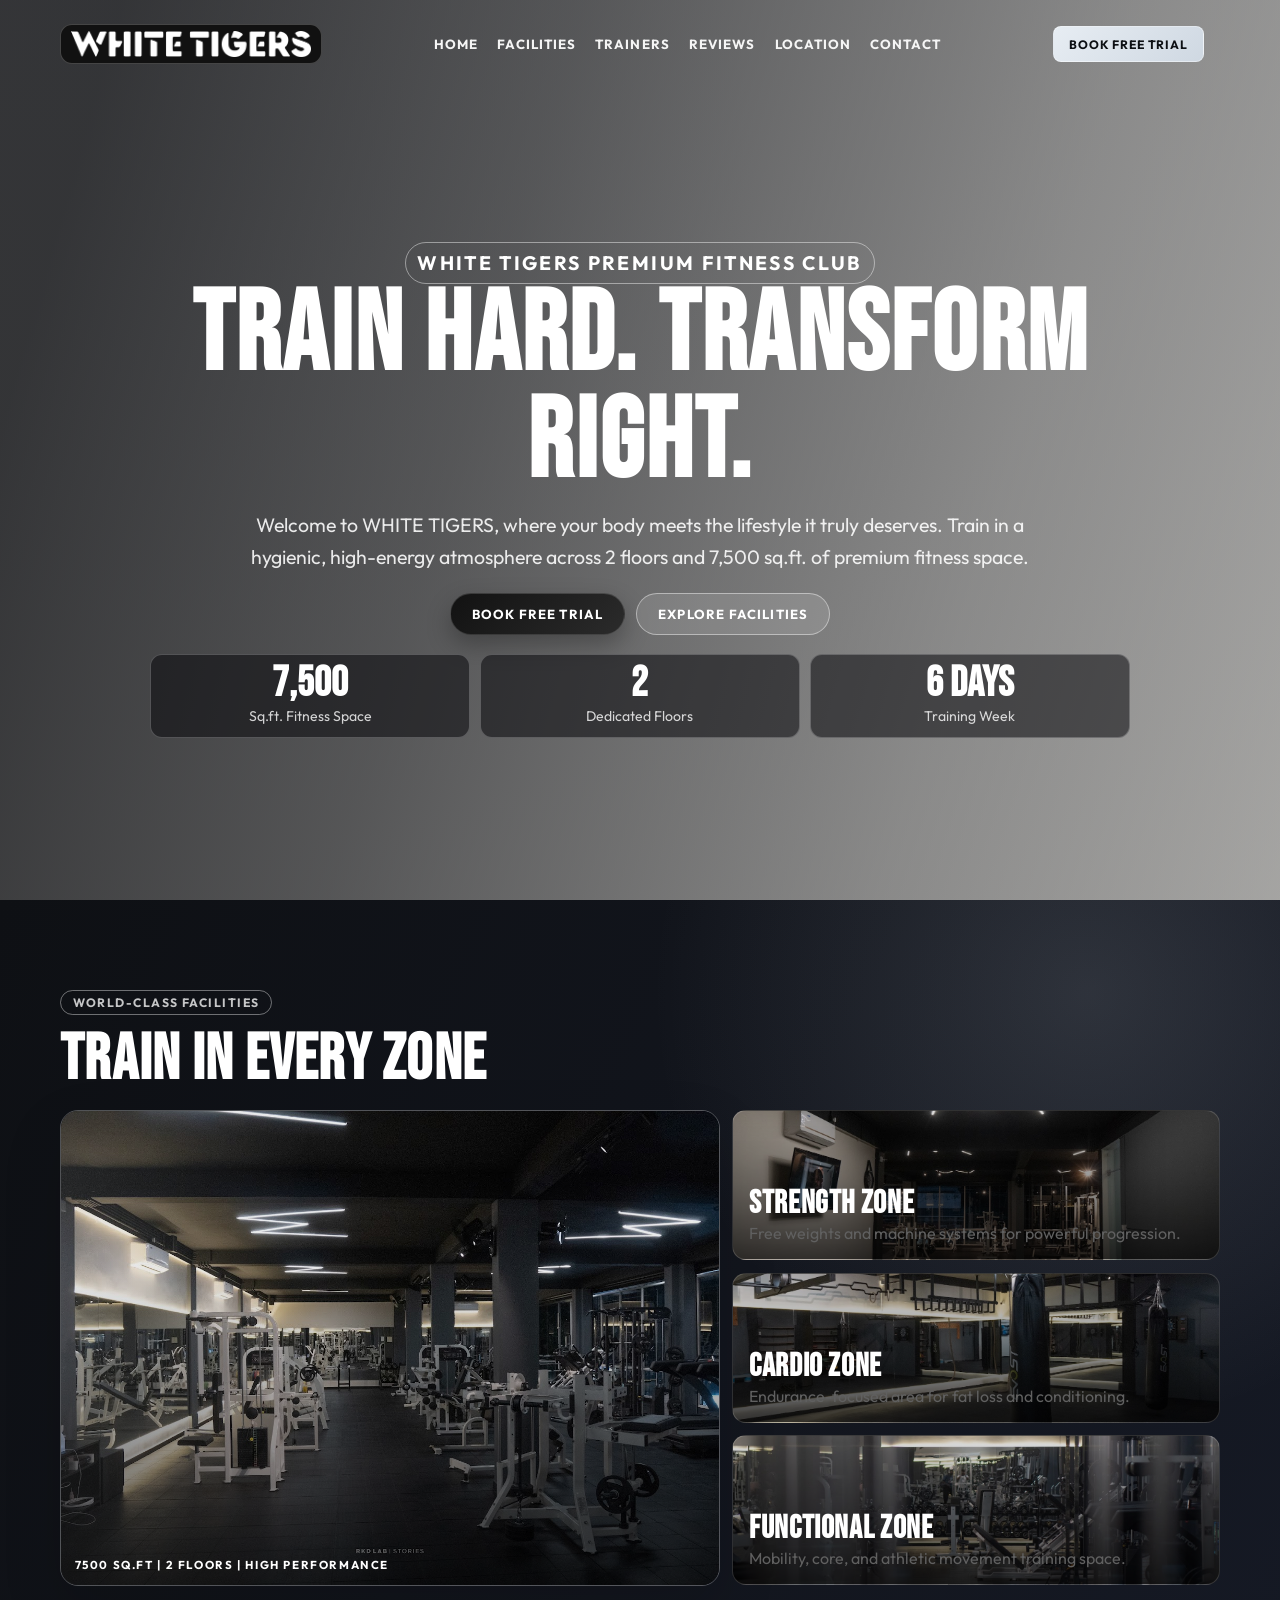
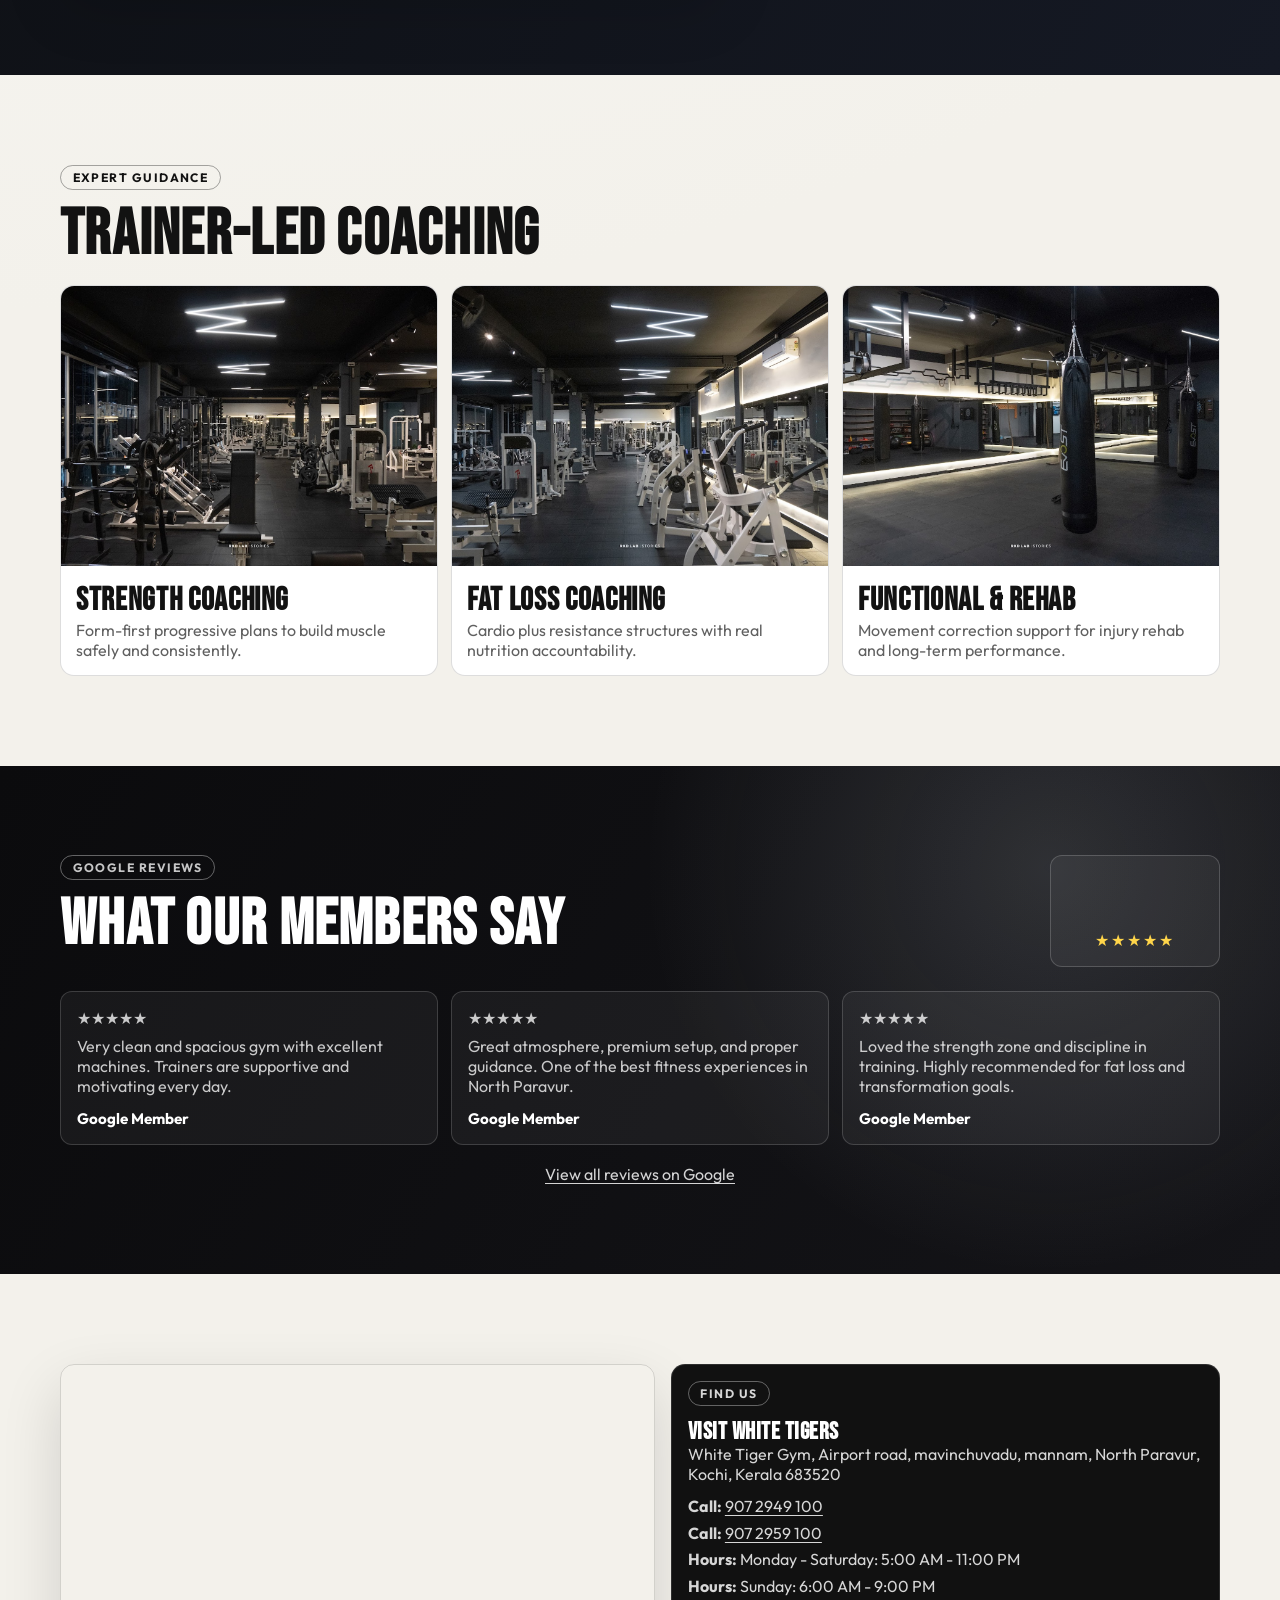
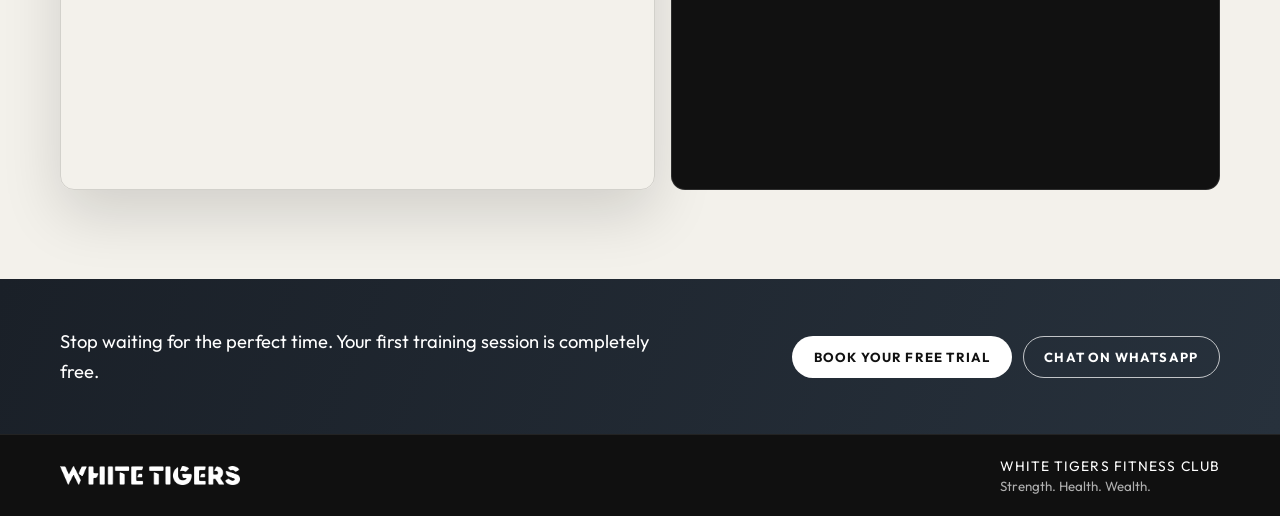
==== commit 51ac048f: "Rebuild site as White Tigers brand with new hero, gallery, and sections" ====
--- a/index.html
+++ b/index.html
@@ -1,2385 +1,236 @@
 <!DOCTYPE html>
 <html lang="en">
-
 <head>
-    <meta charset="UTF-8">
-    <meta name="viewport" content="width=device-width, initial-scale=1.0">
-    <title>Zak's Gym Master | Chalakudy's Most Premium Gym</title>
-    <link rel="icon" type="image/x-icon" href="favicon.ico">
-    <link rel="shortcut icon" type="image/x-icon" href="favicon.ico">
-    <link rel="icon" type="image/png" sizes="16x16" href="favicon-16x16.png">
-    <link rel="icon" type="image/png" sizes="32x32" href="favicon-32x32.png">
-    <link rel="icon" type="image/png" sizes="512x512" href="favicon.png">
-    <link rel="apple-touch-icon" sizes="180x180" href="apple-touch-icon.png">
-
-    <!-- Google Fonts -->
-    <link rel="preconnect" href="https://fonts.googleapis.com">
-    <link rel="preconnect" href="https://fonts.gstatic.com" crossorigin>
-    <link
-        href="https://fonts.googleapis.com/css2?family=Anton&family=Inter:wght@400;500;600&family=Montserrat:wght@600;700;800;900&display=swap"
-        rel="stylesheet">
-
-    <!-- FontAwesome for Icons -->
-    <link rel="stylesheet" href="https://cdnjs.cloudflare.com/ajax/libs/font-awesome/6.4.0/css/all.min.css">
-
-    <!-- Custom CSS -->
-    <link rel="stylesheet" href="style.css?v=23">
+  <meta charset="UTF-8">
+  <meta name="viewport" content="width=device-width, initial-scale=1.0">
+  <title>White Tigers | Premium Fitness Club</title>
+  <meta name="description" content="White Tigers is a premium two-floor gym in North Paravur with expert trainers, performance equipment, and personalized transformation plans.">
+  <link rel="preconnect" href="https://fonts.googleapis.com">
+  <link rel="preconnect" href="https://fonts.gstatic.com" crossorigin>
+  <link href="https://fonts.googleapis.com/css2?family=Bebas+Neue&family=Outfit:wght@300;400;500;600;700;800&display=swap" rel="stylesheet">
+  <link rel="stylesheet" href="style.css">
 </head>
-
 <body>
-
-    <!-- Header Navigation -->
-    <header id="header">
-        <div class="container nav-container" style="max-width: 1400px; padding: 0 40px;">
-            <a href="#" class="logo" style="display:flex; align-items:center;">
-                <!-- Try to load gymmaster.png, fallback to a placeholder if not present yet -->
-                <img src="gymmaster.png" alt="Zak's Gym Master Logo"
-                    onerror="this.outerHTML='<h2 style=\'margin: 0; color: var(--text-white); font-weight: 900; font-size: 1.5rem; letter-spacing: -1px;\'><span class=\'text-red\'>ZAK\'S</span> GYM MASTER</h2>'"
-                    style="height: 55px; object-fit: contain;">
-            </a>
-
-            <nav class="nav-links" id="navLinks">
-                <a href="#home" class="active">HOME</a>
-                <a href="about.html">ABOUT US</a>
-                <a href="#locations">LOCATIONS</a>
-                <a href="#training">PROGRAMS <i class="fas fa-angle-down"
-                        style="font-size:0.75rem; margin-left:3px;"></i></a>
-                <a href="#pricing">PRICING</a>
-                <a href="#contact">CONTACT</a>
-            </nav>
-
-            <div class="header-right" style="display:flex; align-items:center; gap:30px;">
-                <a href="#" style="color:var(--text-white); font-size:1.1rem; transition: color 0.3s;"
-                    onmouseover="this.style.color='var(--primary-red)'"
-                    onmouseout="this.style.color='var(--text-white)'"><i class="fas fa-search"></i></a>
-                <a href="#contact" class="btn"
-                    style="padding: 12px 30px; font-size: 0.9rem; font-weight: 500; border-radius: 50px; display:flex; align-items:center; gap:8px;">JOIN
-                    NOW <i class="fas fa-arrow-right"></i></a>
-                <button class="menu-btn" id="menuBtn">
-                    <i class="fas fa-bars"></i>
-                </button>
+  <header class="site-header" id="header">
+    <div class="container nav-wrap">
+      <a class="brand" href="#home" aria-label="White Tigers home">
+        <img src="assets/white-tigers-logo.png" alt="White Tigers logo">
+      </a>
+
+      <button class="menu-toggle" id="menuBtn" aria-expanded="false" aria-label="Toggle menu">Menu</button>
+
+      <nav class="nav" id="navLinks" aria-label="Primary">
+        <a href="#home">Home</a>
+        <a href="#facilities">Facilities</a>
+        <a href="#trainers">Trainers</a>
+        <a href="#reviews">Reviews</a>
+        <a href="#location">Location</a>
+        <a href="#contact">Contact</a>
+      </nav>
+
+      <a href="#contact" class="cta-top">Book Free Trial</a>
+    </div>
+  </header>
+
+  <main>
+    <section class="hero" id="home">
+      <div class="hero-video" aria-hidden="true">
+        <iframe
+          src="https://www.youtube.com/embed/cVe5a2JWhVY?autoplay=1&mute=1&controls=0&loop=1&playlist=cVe5a2JWhVY&playsinline=1&rel=0&modestbranding=1&iv_load_policy=3&disablekb=1"
+          title="White Tigers training video"
+          loading="lazy"
+          allow="autoplay; encrypted-media; picture-in-picture"
+        ></iframe>
+      </div>
+      <div class="hero-overlay" aria-hidden="true"></div>
+
+      <div class="container hero-shell">
+        <div class="hero-copy reveal">
+          <p class="eyebrow">White Tigers Premium Fitness Club</p>
+          <h1>Train Hard. Transform Right.</h1>
+          <p>
+            Welcome to WHITE TIGERS, where your body meets the lifestyle it truly deserves. Train in a hygienic,
+            high-energy atmosphere across 2 floors and 7,500 sq.ft. of premium fitness space.
+          </p>
+          <div class="hero-actions">
+            <a class="btn btn-solid" href="#contact" data-magnetic>Book Free Trial</a>
+            <a class="btn btn-outline" href="#facilities" data-magnetic>Explore Facilities</a>
+          </div>
+
+          <div class="hero-stat-row">
+            <article>
+              <h3>7,500</h3>
+              <p>Sq.ft. Fitness Space</p>
+            </article>
+            <article>
+              <h3>2</h3>
+              <p>Dedicated Floors</p>
+            </article>
+            <article>
+              <h3>6 Days</h3>
+              <p>Training Week</p>
+            </article>
+          </div>
+        </div>
+      </div>
+    </section>
+
+    <section class="section gallery-section" id="facilities">
+      <div class="container">
+        <div class="section-head reveal">
+          <p class="eyebrow">World-Class Facilities</p>
+          <h2>Train In Every Zone</h2>
+        </div>
+
+        <div class="preview-layout">
+          <div class="hero-showcase reveal lift-card" data-rotate>
+            <img src="assets/gallery-1.jpg" alt="White Tigers gym showcase" class="active">
+            <img src="assets/gallery-3.jpg" alt="White Tigers strength floor">
+            <img src="assets/gallery-6.jpg" alt="White Tigers training area">
+            <div class="hero-showcase-label">7500 SQ.FT | 2 FLOORS | HIGH PERFORMANCE</div>
+          </div>
+
+          <div class="preview-side">
+            <article class="facility-card reveal lift-card" style="--card-img:url('assets/gallery-2.jpg')">
+              <div>
+                <h3>Strength Zone</h3>
+                <p>Free weights and machine systems for powerful progression.</p>
+              </div>
+            </article>
+            <article class="facility-card reveal lift-card" style="--card-img:url('assets/gallery-4.jpg')">
+              <div>
+                <h3>Cardio Zone</h3>
+                <p>Endurance-focused area for fat loss and conditioning.</p>
+              </div>
+            </article>
+            <article class="facility-card reveal lift-card" style="--card-img:url('assets/gallery-5.jpg')">
+              <div>
+                <h3>Functional Zone</h3>
+                <p>Mobility, core, and athletic movement training space.</p>
+              </div>
+            </article>
+          </div>
+        </div>
+      </div>
+    </section>
+
+    <section class="section" id="trainers">
+      <div class="container">
+        <div class="section-head reveal">
+          <p class="eyebrow">Expert Guidance</p>
+          <h2>Trainer-Led Coaching</h2>
+        </div>
+
+        <div class="trainers-grid">
+          <article class="trainer-card reveal lift-card">
+            <img src="assets/gallery-6.jpg" alt="Strength training coach zone">
+            <div>
+              <h3>Strength Coaching</h3>
+              <p>Form-first progressive plans to build muscle safely and consistently.</p>
             </div>
-        </div>
-    </header>
-
-    <!-- Hero Section -->
-    <section id="home" class="hero hero-video">
-        <div class="hero-video-layer" aria-hidden="true" style="position:absolute; inset:0; width:100%; height:100%; overflow:hidden;">
-            <iframe class="hero-video-iframe"
-                src="https://www.youtube.com/embed/BcBjEK-jxYU?autoplay=1&mute=1&controls=0&loop=1&playlist=BcBjEK-jxYU&playsinline=1&rel=0&modestbranding=1&iv_load_policy=3&disablekb=1"
-                title="Zak's Gym Master Hero Video" frameborder="0"
-                style="position:absolute; top:50%; left:50%; transform:translate(-50%, -50%); width:100vw; height:56.25vw; min-width:177.78svh; min-height:100svh; max-width:none; max-height:none; border:0; pointer-events:none;"
-                allow="autoplay; encrypted-media; picture-in-picture"></iframe>
-        </div>
-        <div class="hero-video-overlay" aria-hidden="true"></div>
-
-        <div class="hero-content-shell animate-on-scroll">
-            <p class="hero-kicker">Chalakudy's Most Premium Gym</p>
-            <h1 class="hero-main-title">Stronger Bodies. Better Lives. <span class="title-mark">One Family at a Time.</span></h1>
-            <p class="hero-subtitle">Zak's Gym Master makes fitness simple, affordable, and sustainable for families and
-                working professionals with coaching that improves health, energy, confidence, and daily life.</p>
-
-            <div class="hero-cta-section hero-cta-inline">
-                <a href="#contact" class="btn-fittex-primary">BOOK A TOUR <i class="fas fa-arrow-right"></i></a>
-                <a href="#training" class="btn-fittex-secondary">EXPLORE PROGRAMS <i class="far fa-calendar-alt"></i></a>
+          </article>
+          <article class="trainer-card reveal lift-card">
+            <img src="assets/gallery-3.jpg" alt="Fat loss and cardio coach zone">
+            <div>
+              <h3>Fat Loss Coaching</h3>
+              <p>Cardio plus resistance structures with real nutrition accountability.</p>
             </div>
-        </div>
-    </section>
-
-    <!-- Trust / Social Proof Bar -->
-    <div class="trust-bar">
-        <div class="container trust-content">
-            <div class="trust-item"><i class="fas fa-users"></i> 1000+ Active Members</div>
-            <div class="trust-item"><i class="fas fa-user-md"></i> Trusted by Doctors & IT Pros</div>
-            <div class="trust-item"><i class="fas fa-heart"></i> Community-Driven Coaching Culture</div>
-            <div class="trust-item"><i class="fas fa-child"></i> Family-Friendly Environment</div>
-        </div>
+          </article>
+          <article class="trainer-card reveal lift-card">
+            <img src="assets/gallery-4.jpg" alt="Functional and rehab coach zone">
+            <div>
+              <h3>Functional & Rehab</h3>
+              <p>Movement correction support for injury rehab and long-term performance.</p>
+            </div>
+          </article>
+        </div>
+      </div>
+    </section>
+
+    <section class="section dark reviews" id="reviews">
+      <div class="container reviews-wrap">
+        <div class="section-head reveal">
+          <p class="eyebrow">Google Reviews</p>
+          <h2>What Our Members Say</h2>
+        </div>
+
+        <aside class="rating-box reveal lift-card">
+          <h3>4.8</h3>
+          <p>Google Rating</p>
+          <span>★★★★★</span>
+        </aside>
+
+        <div class="review-grid">
+          <article class="review-card reveal lift-card">
+            <p class="stars">★★★★★</p>
+            <p>Very clean and spacious gym with excellent machines. Trainers are supportive and motivating every day.</p>
+            <h4>Google Member</h4>
+          </article>
+          <article class="review-card reveal lift-card">
+            <p class="stars">★★★★★</p>
+            <p>Great atmosphere, premium setup, and proper guidance. One of the best fitness experiences in North Paravur.</p>
+            <h4>Google Member</h4>
+          </article>
+          <article class="review-card reveal lift-card">
+            <p class="stars">★★★★★</p>
+            <p>Loved the strength zone and discipline in training. Highly recommended for fat loss and transformation goals.</p>
+            <h4>Google Member</h4>
+          </article>
+        </div>
+
+        <a class="reviews-link" href="https://share.google/8SHKkAXfnor7ndcIw" target="_blank" rel="noopener noreferrer">
+          View all reviews on Google
+        </a>
+      </div>
+    </section>
+
+    <section class="section" id="location">
+      <div class="container location-grid">
+        <div class="map-frame reveal lift-card">
+          <iframe
+            title="White Tigers map"
+            loading="lazy"
+            referrerpolicy="no-referrer-when-downgrade"
+            src="https://maps.google.com/maps?q=White%20Tiger%20Gym%2C%20Airport%20road%2C%20mavinchuvadu%2C%20mannam%2C%20North%20Paravur%2C%20Kochi%2C%20Kerala%20683520&z=16&output=embed"
+            allowfullscreen
+          ></iframe>
+        </div>
+
+        <div class="location-panel reveal">
+          <p class="eyebrow">Find Us</p>
+          <h2>Visit White Tigers</h2>
+          <p class="address">White Tiger Gym, Airport road, mavinchuvadu, mannam, North Paravur, Kochi, Kerala 683520</p>
+          <div class="contact-list">
+            <p><strong>Call:</strong> <a href="tel:+919072949100">907 2949 100</a></p>
+            <p><strong>Call:</strong> <a href="tel:+919072959100">907 2959 100</a></p>
+            <p><strong>Hours:</strong> Monday - Saturday: 5:00 AM - 11:00 PM</p>
+            <p><strong>Hours:</strong> Sunday: 6:00 AM - 9:00 PM</p>
+          </div>
+        </div>
+      </div>
+    </section>
+
+    <section class="cta-band" id="contact">
+      <div class="container cta-band-wrap reveal">
+        <p>Stop waiting for the perfect time. Your first training session is completely free.</p>
+        <div>
+          <a class="btn btn-light" href="tel:+919072949100" data-magnetic>Book Your Free Trial</a>
+          <a class="btn btn-light-outline" href="https://wa.me/919072949100" target="_blank" rel="noopener noreferrer" data-magnetic>Chat On WhatsApp</a>
+        </div>
+      </div>
+    </section>
+  </main>
+
+  <footer class="site-footer">
+    <div class="container footer-wrap">
+      <img src="assets/white-tigers-logo.png" alt="White Tigers logo">
+      <div>
+        <p>White Tigers Fitness Club</p>
+        <small>Strength. Health. Wealth.</small>
+      </div>
     </div>
-
-    <!-- About Section / Brand Positioning (Fittex Layout) -->
-    <section id="about" class="section-padding" style="overflow: hidden; background-color: #f8f9fa;">
-        <div class="container about-container"
-            style="display: grid; grid-template-columns: 1fr 1fr; gap: 80px; align-items: center;">
-
-            <!-- Left Side: Image Collage -->
-            <div class="about-images animate-on-scroll" style="position: relative;">
-                <div class="main-img" style="border-radius: 20px; overflow: hidden; position: relative;">
-                    <!-- Custom AI Generated Gym Interior Image -->
-                    <img src="assets/about_collage_main.jpg" alt="Zak's Gym Master Reception"
-                        style="width: 100%; height: 500px; object-fit: cover; object-position: center 58%; display: block;">
-
-                    <div id="aboutVideoTrigger" class="play-btn-overlay" role="button" tabindex="0"
-                        aria-label="Play gym intro video"
-                        style="position: absolute; top: 50%; left: 50%; transform: translate(-50%, -50%); width: 90px; height: 90px; background: #fff; border-radius: 50%; display: flex; align-items: center; justify-content: center; cursor: pointer; box-shadow: 0 10px 30px rgba(0,0,0,0.5); transition: transform 0.3s ease;"
-                        onmouseover="this.style.transform='translate(-50%, -50%) scale(1.1)'"
-                        onmouseout="this.style.transform='translate(-50%, -50%) scale(1)'">
-                        <i class="fas fa-play" style="color: #000; font-size: 1.8rem; margin-left: 5px;"></i>
-                    </div>
-                </div>
-
-                <!-- Top Right Floating Image -->
-                <img src="assets/about_collage_top.jpg" alt="Zak's Gym Master Main Floor"
-                    style="position: absolute; top: -26px; left: -26px; width: 250px; height: 170px; object-fit: cover; object-position: center center; border-radius: 20px; border: 8px solid #f8f9fa; transform: rotate(-6deg); box-shadow: 0 10px 30px rgba(0,0,0,0.15); z-index: 2;">
-
-                <!-- Bottom Right Floating Image -->
-                <img src="assets/about_collage_bottom.jpg" alt="Zak's Gym Master Cardio Zone"
-                    style="position: absolute; bottom: -28px; right: -24px; width: 240px; height: 165px; object-fit: cover; object-position: center center; border-radius: 20px; border: 8px solid #f8f9fa; transform: rotate(6deg); box-shadow: 0 10px 30px rgba(0,0,0,0.15); z-index: 2;">
-
-                <!-- Floating Experience Box -->
-                <div class="experience-box"
-                    style="position: absolute; bottom: 20px; left: -30px; background: linear-gradient(135deg, #222, #000); border: 1px solid rgba(255,255,255,0.05); border-left: 4px solid var(--primary-red); padding: 25px 30px; border-radius: 12px; display: flex; align-items: center; gap: 20px; z-index: 3; box-shadow: 0 10px 40px rgba(0,0,0,0.4);">
-                    <div
-                        style="font-family: var(--font-display); font-size: 4rem; color: #fff; line-height: 0.8; letter-spacing: -2px;">
-                        5000<span style="font-size: 2.5rem; color: var(--text-gray);">+</span></div>
-                    <div
-                        style="font-family: var(--font-display); font-size: 1.1rem; color: #fff; line-height: 1.1; letter-spacing: 1px; text-transform: uppercase;">
-                        LIVES<br><span style="color:var(--text-gray);">TRANSFORMED</span></div>
-                </div>
-            </div>
-
-            <!-- Right Side: Content -->
-            <div class="about-content animate-on-scroll" style="transition-delay: 0.2s;">
-                <div
-                    style="display: inline-block; background: transparent; border: 1px solid var(--primary-red); color: var(--primary-red); font-family: var(--font-body); font-weight: 700; font-size: 0.8rem; padding: 6px 16px; border-radius: 50px; letter-spacing: 1px; margin-bottom: 25px;">
-                    ABOUT ZAK'S GYM
-                </div>
-
-                <h2
-                    style="font-family: var(--font-display); font-size: clamp(3rem, 4vw, 4.5rem); color: #000; line-height: 1; margin-bottom: 25px; text-transform: uppercase; letter-spacing: -1px;">
-                    DEDICATED TO IGNITING YOUR <span class="text-red">FITNESS HEALTH</span>
-                </h2>
-
-                <p style="color: #444; font-size: 1.1rem; margin-bottom: 35px; line-height: 1.7;">
-                    Zak's Gym Master is Chalakudy's premium fitness destination, designed specifically for working
-                    professionals, families, and everyday athletes. We provide a space where you can experience expert
-                    guidance, flexible hours, and a highly welcoming community.
-                </p>
-
-                <div class="features-list"
-                    style="display: grid; grid-template-columns: 1fr 1fr; gap: 15px; margin-bottom: 40px;">
-                    <div
-                        style="display: flex; align-items: center; gap: 12px; background: #fff; padding: 12px 20px; border-radius: 50px; font-family: var(--font-display); font-size: 1rem; color: #000; letter-spacing: 1px; border: 1px solid rgba(0,0,0,0.05); box-shadow: 0 4px 15px rgba(0,0,0,0.02);">
-                        <i class="fas fa-check-circle text-red" style="font-size: 1.2rem;"></i> MODERN FACILITIES
-                    </div>
-                    <div
-                        style="display: flex; align-items: center; gap: 12px; background: #fff; padding: 12px 20px; border-radius: 50px; font-family: var(--font-display); font-size: 1rem; color: #000; letter-spacing: 1px; border: 1px solid rgba(0,0,0,0.05); box-shadow: 0 4px 15px rgba(0,0,0,0.02);">
-                        <i class="fas fa-check-circle text-red" style="font-size: 1.2rem;"></i> EXPERT TEAM
-                    </div>
-                    <div
-                        style="display: flex; align-items: center; gap: 12px; background: #fff; padding: 12px 20px; border-radius: 50px; font-family: var(--font-display); font-size: 1rem; color: #000; letter-spacing: 1px; border: 1px solid rgba(0,0,0,0.05); box-shadow: 0 4px 15px rgba(0,0,0,0.02);">
-                        <i class="fas fa-check-circle text-red" style="font-size: 1.2rem;"></i> DIVERSE OFFERING
-                    </div>
-                    <div
-                        style="display: flex; align-items: center; gap: 12px; background: #fff; padding: 12px 20px; border-radius: 50px; font-family: var(--font-display); font-size: 1rem; color: #000; letter-spacing: 1px; border: 1px solid rgba(0,0,0,0.05); box-shadow: 0 4px 15px rgba(0,0,0,0.02);">
-                        <i class="fas fa-check-circle text-red" style="font-size: 1.2rem;"></i> FITNESS FOCUS
-                    </div>
-                </div>
-
-                <a href="about.html" class="btn btn-primary"
-                    style="display: inline-flex; align-items: center; gap: 10px;">MORE ABOUT
-                    US <i class="fas fa-arrow-right"></i></a>
-            </div>
-        </div>
-    </section>
-
-    <!-- Real Life Outcomes / Services Section -->
-    <section id="outcomes" class="section-padding"
-        style="background-color: var(--bg-black); border-top: 1px solid rgba(255,255,255,0.05);">
-        <div class="container">
-            <style>
-                .fittex-grid {
-                    display: grid;
-                    grid-template-columns: repeat(3, 1fr);
-                    gap: 30px;
-                }
-
-                .fittex-span-2 {
-                    grid-column: span 2;
-                }
-
-                .fittex-arrow {
-                    position: absolute;
-                    top: 20px;
-                    right: 20px;
-                    width: 40px;
-                    height: 40px;
-                    background: rgba(0, 0, 0, 0.4);
-                    backdrop-filter: blur(5px);
-                    border-radius: 50%;
-                    display: flex;
-                    align-items: center;
-                    justify-content: center;
-                    z-index: 3;
-                    color: var(--text-white);
-                    font-size: 1.1rem;
-                    border: 1px solid rgba(255, 255, 255, 0.1);
-                    transition: transform 0.3s ease;
-                }
-
-                .outcome-card:hover .fittex-arrow {
-                    transform: scale(1.1) translate(3px, -3px);
-                    background: var(--primary-red);
-                }
-
-                @media (max-width: 900px) {
-                    .fittex-grid {
-                        grid-template-columns: 1fr;
-                    }
-
-                    .fittex-span-2 {
-                        grid-column: span 1;
-                    }
-                }
-            </style>
-
-            <!-- Redesigned Header Section -->
-            <div class="fittex-header-block"
-                style="display: grid; grid-template-columns: 1fr 1fr; gap: 60px; align-items: flex-end; margin-bottom: 60px; border-bottom: 1px solid rgba(255,255,255,0.05); padding-bottom: 50px;">
-
-                <div>
-                    <div style="display: flex; align-items: center; gap: 15px; margin-bottom: 25px;">
-                        <span
-                            style="font-family: var(--font-display); color: var(--primary-red); font-weight: 900; font-size: 1.2rem; letter-spacing: 2px;">01
-                            /</span>
-                        <div
-                            style="text-transform: uppercase; color: var(--text-gray); font-size: 0.8rem; font-weight: 700; letter-spacing: 2px;">
-                            Why Choose Us</div>
-                    </div>
-                    <h2
-                        style="font-family: var(--font-display); font-size: clamp(2.8rem, 5vw, 4rem); line-height: 1; text-transform: uppercase; letter-spacing: -2px; margin: 0; color: #fff;">
-                        ACHIEVE REAL <br><span class="text-red">DREAM OUTCOMES</span>
-                    </h2>
-                </div>
-
-                <div style="position: relative; padding-left: 30px; border-left: 2px solid var(--primary-red);">
-                    <p
-                        style="color: var(--text-gray); font-size: 1.1rem; line-height: 1.6; margin-bottom: 30px; max-width: 480px;">
-                        Stop worrying about how you'll look for that upcoming wedding or function. Let our premium
-                        coaching build the <span style="color: #fff; font-weight: 600;">physique, health, and
-                            confidence</span> you need for everyday life.
-                    </p>
-                    <div style="display: flex; gap: 20px; flex-wrap: wrap;">
-                        <a href="#training" class="btn"
-                            style="padding: 14px 28px; border-radius: 50px; font-size: 0.85rem; display: inline-flex; align-items: center; gap: 10px;">
-                            OUR SERVICES <i class="fas fa-arrow-right"></i>
-                        </a>
-                        <a href="#contact" class="btn btn-secondary"
-                            style="padding: 14px 28px; border-radius: 50px; font-size: 0.85rem; display: inline-flex; align-items: center; gap: 10px; background: rgba(255,255,255,0.05); border: 1px solid rgba(255,255,255,0.1); color: #fff;">
-                            CONTACT US <i class="fas fa-phone-alt"></i>
-                        </a>
-                    </div>
-                </div>
-            </div>
-
-            <style>
-                @media (max-width: 900px) {
-                    .fittex-header-block {
-                        grid-template-columns: 1fr !important;
-                        gap: 30px !important;
-                        padding-bottom: 30px !important;
-                    }
-                }
-            </style>
-
-            <div class="fittex-grid">
-
-                <!-- Card 1 -->
-                <div class="outcome-card"
-                    style="position: relative; border-radius: 20px; overflow: hidden; height: 380px;">
-                    <img src="assets/indian_fat_loss_gym_1771620033778.png" alt="Lose Belly Fat"
-                        style="position: absolute; width: 100%; height: 100%; object-fit: cover; transition: transform 0.5s ease;">
-                    <div
-                        style="position: absolute; top:0; left:0; width:100%; height:100%; background: linear-gradient(to bottom, rgba(0,0,0,0.1) 0%, rgba(0,0,0,0.95) 100%); pointer-events: none;">
-                    </div>
-                    <div class="fittex-arrow"><i class="fas fa-arrow-up-right"></i></div>
-                    <div style="position: absolute; bottom: 35px; left: 35px; right: 20px; z-index: 2;">
-                        <h3
-                            style="font-family: var(--font-display); font-size: 2rem; line-height: 1.1; margin-bottom: 12px; text-transform: uppercase;">
-                            SHRED THE<br>BELLY FAT
-                        </h3>
-                        <div style="display: flex; gap: 10px; align-items: center;">
-                            <span
-                                style="font-family: var(--font-display); font-size: 4rem; color: var(--primary-red); line-height: 0.8; letter-spacing: -2px;">01.</span>
-                            <div style="width: 2px; height: 35px; background: rgba(255,255,255,0.2);"></div>
-                        </div>
-                    </div>
-                </div>
-
-                <!-- Card 2 -->
-                <div class="outcome-card"
-                    style="position: relative; border-radius: 20px; overflow: hidden; height: 380px;">
-                    <img src="assets/indian_wedding_shapeup_1771620050078.png" alt="Family Function Shape Up"
-                        style="position: absolute; width: 100%; height: 100%; object-fit: cover; transition: transform 0.5s ease;">
-                    <div
-                        style="position: absolute; top:0; left:0; width:100%; height:100%; background: linear-gradient(to bottom, rgba(0,0,0,0.1) 0%, rgba(0,0,0,0.95) 100%); pointer-events: none;">
-                    </div>
-                    <div class="fittex-arrow"><i class="fas fa-arrow-up-right"></i></div>
-                    <div style="position: absolute; bottom: 35px; left: 35px; right: 20px; z-index: 2;">
-                        <h3
-                            style="font-family: var(--font-display); font-size: 2rem; line-height: 1.1; margin-bottom: 12px; text-transform: uppercase;">
-                            FAMILY FUNCTION<br>PREPARATION
-                        </h3>
-                        <div style="display: flex; gap: 10px; align-items: center;">
-                            <span
-                                style="font-family: var(--font-display); font-size: 4rem; color: var(--primary-red); line-height: 0.8; letter-spacing: -2px;">02.</span>
-                            <div style="width: 2px; height: 35px; background: rgba(255,255,255,0.2);"></div>
-                        </div>
-                    </div>
-                </div>
-
-                <!-- Card 3 -->
-                <div class="outcome-card"
-                    style="position: relative; border-radius: 20px; overflow: hidden; height: 380px;">
-                    <img src="assets/indian_desk_posture_1771620069669.png" alt="Posture Relief"
-                        style="position: absolute; width: 100%; height: 100%; object-fit: cover; transition: transform 0.5s ease;">
-                    <div
-                        style="position: absolute; top:0; left:0; width:100%; height:100%; background: linear-gradient(to bottom, rgba(0,0,0,0.1) 0%, rgba(0,0,0,0.95) 100%); pointer-events: none;">
-                    </div>
-                    <div class="fittex-arrow"><i class="fas fa-arrow-up-right"></i></div>
-                    <div style="position: absolute; bottom: 35px; left: 35px; right: 20px; z-index: 2;">
-                        <h3
-                            style="font-family: var(--font-display); font-size: 2rem; line-height: 1.1; margin-bottom: 12px; text-transform: uppercase;">
-                            DESK-JOB PAIN<br>RELIEF RECOVERY
-                        </h3>
-                        <div style="display: flex; gap: 10px; align-items: center;">
-                            <span
-                                style="font-family: var(--font-display); font-size: 4rem; color: var(--primary-red); line-height: 0.8; letter-spacing: -2px;">03.</span>
-                            <div style="width: 2px; height: 35px; background: rgba(255,255,255,0.2);"></div>
-                        </div>
-                    </div>
-                </div>
-
-                <!-- Card 4 (Row 2, left) -->
-                <div class="outcome-card"
-                    style="position: relative; border-radius: 20px; overflow: hidden; height: 380px;">
-                    <img src="assets/indian_customized_workout_1771620090639.png" alt="Build Core Strength"
-                        style="position: absolute; width: 100%; height: 100%; object-fit: cover; transition: transform 0.5s ease;">
-                    <div
-                        style="position: absolute; top:0; left:0; width:100%; height:100%; background: linear-gradient(to bottom, rgba(0,0,0,0.1) 0%, rgba(0,0,0,0.95) 100%); pointer-events: none;">
-                    </div>
-                    <div class="fittex-arrow"><i class="fas fa-arrow-up-right"></i></div>
-                    <div style="position: absolute; bottom: 35px; left: 35px; right: 20px; z-index: 2;">
-                        <h3
-                            style="font-family: var(--font-display); font-size: 2rem; line-height: 1.1; margin-bottom: 12px; text-transform: uppercase;">
-                            FLEX INTO THOSE<br>OLD CLOTHES
-                        </h3>
-                        <div style="display: flex; gap: 10px; align-items: center;">
-                            <span
-                                style="font-family: var(--font-display); font-size: 4rem; color: var(--primary-red); line-height: 0.8; letter-spacing: -2px;">04.</span>
-                            <div style="width: 2px; height: 35px; background: rgba(255,255,255,0.2);"></div>
-                        </div>
-                    </div>
-                </div>
-
-                <!-- Card 5 / Wide CTA Block (Row 2, spans 2 cols) -->
-                <div class="outcome-card cta-card fittex-span-2"
-                    style="position: relative; border-radius: 20px; overflow: hidden; height: 380px; background: var(--bg-card); border: 1px solid rgba(255,255,255,0.05); display: flex; align-items: center; padding: 50px; box-shadow: 0 15px 30px rgba(0, 0, 0, 0.5);">
-
-                    <!-- Seamless Portrait Masked Overlay -->
-                    <div
-                        style="position: absolute; top: 0; right: 0; height: 100%; width: 50%; pointer-events: none; -webkit-mask-image: linear-gradient(to left, rgba(0,0,0,1) 50%, rgba(0,0,0,0) 100%); mask-image: linear-gradient(to left, rgba(0,0,0,1) 50%, rgba(0,0,0,0) 100%); z-index: 1;">
-                        <img src="assets/indian_group_training_premium.png"
-                            style="height: 100%; width: 100%; object-fit: cover; object-position: center top;"
-                            alt="Fitness Professional">
-                    </div>
-
-                    <div style="position: relative; z-index: 5; max-width: 550px; color: #fff; padding-right: 20px;">
-                        <h3
-                            style="font-family: var(--font-display); font-size: clamp(2.5rem, 4vw, 3.5rem); line-height: 1.2; margin-bottom: 20px; text-transform: uppercase; letter-spacing: -0.5px;">
-                            FITNESS FEELS HOME<br>AT <span class="text-red">ZAK'S GYM</span>
-                        </h3>
-
-                        <div
-                            style="display: flex; align-items: center; gap: 15px; background: #000; color: #fff; padding: 8px 20px 8px 8px; border-radius: 50px; display: inline-flex; box-shadow: 0 8px 15px rgba(0,0,0,0.4); border: 1px solid rgba(255,255,255,0.1);">
-                            <div
-                                style="width: 40px; height: 40px; border-radius: 50%; border: 1px solid rgba(255,255,255,0.2); display: flex; align-items: center; justify-content: center; background: rgba(255,255,255,0.05);">
-                                <i class="fas fa-phone-alt" style="color: var(--text-white); font-size: 1rem;"></i>
-                            </div>
-                            <div>
-                                <div
-                                    style="font-size: 0.7rem; color: var(--text-gray); text-transform: uppercase; letter-spacing: 1px; margin-bottom: 2px;">
-                                    FOR MORE INFO</div>
-                                <div
-                                    style="font-family: var(--font-display); font-size: 1.2rem; line-height: 1; letter-spacing: 1px; color: #fff;">
-                                    7509577577</div>
-                            </div>
-                        </div>
-                    </div>
-                </div>
-
-            </div>
-        </div>
-    </section>
-
-    <!-- Two Locations Component (Fittex Layout) -->
-    <section id="locations" class="locations section-padding"
-        style="position: relative; background: #000000; border-top: 1px solid rgba(255,255,255,0.05); border-bottom: 1px solid rgba(255,255,255,0.02);">
-        <div class="container" style="position: relative; z-index: 2;">
-            <div style="text-align: center; margin-bottom: 60px;">
-                <h2 class="section-title animate-on-scroll" style="margin-bottom: 15px;">Two Locations, <span
-                        class="text-red">One Community</span></h2>
-                <p style="color: var(--text-gray); max-width: 600px; margin: 0 auto; font-size: 1.1rem;"
-                    class="animate-on-scroll">Choose the environment that best fits your lifestyle and fitness goals.
-                </p>
-            </div>
-
-            <style>
-                .fittex-locations-grid {
-                    display: grid;
-                    grid-template-columns: repeat(2, 1fr);
-                    gap: 40px;
-                }
-
-                @media(max-width: 900px) {
-                    .fittex-locations-grid {
-                        grid-template-columns: 1fr;
-                    }
-                }
-
-                .fittex-loc-card {
-                    background: #0a0a0a;
-                    border: 1px solid rgba(255, 255, 255, 0.03);
-                    border-radius: 20px;
-                    padding: 28px;
-                    position: relative;
-                    overflow: hidden;
-                    transition: all 0.4s cubic-bezier(0.165, 0.84, 0.44, 1);
-                    z-index: 1;
-                    box-shadow: 0 10px 30px rgba(0, 0, 0, 0.5);
-                }
-
-                .fittex-loc-card::before {
-                    content: '';
-                    position: absolute;
-                    top: 0;
-                    left: 0;
-                    right: 0;
-                    bottom: 0;
-                    background: linear-gradient(180deg, rgba(230, 0, 0, 0.03) 0%, transparent 100%);
-                    z-index: -1;
-                    opacity: 0;
-                    transition: opacity 0.4s ease;
-                }
-
-                .fittex-loc-card:hover {
-                    transform: translateY(-8px);
-                    border-color: rgba(230, 0, 0, 0.3);
-                    box-shadow: 0 20px 40px rgba(0, 0, 0, 0.7), 0 0 30px rgba(230, 0, 0, 0.1);
-                }
-
-                .fittex-loc-card:hover::before {
-                    opacity: 1;
-                }
-
-                .fittex-loc-watermark {
-                    position: absolute;
-                    top: -25px;
-                    right: -20px;
-                    font-family: var(--font-display);
-                    font-size: 14rem;
-                    line-height: 1;
-                    color: rgba(255, 255, 255, 0.02);
-                    z-index: -1;
-                    pointer-events: none;
-                    transition: all 0.5s ease;
-                }
-
-                .fittex-loc-card:hover .fittex-loc-watermark {
-                    color: rgba(230, 0, 0, 0.04);
-                    transform: scale(1.05) rotate(2deg);
-                }
-
-                .fittex-loc-preview {
-                    display: block;
-                    position: relative;
-                    width: 100%;
-                    aspect-ratio: 16 / 10;
-                    border-radius: 16px;
-                    overflow: hidden;
-                    margin-bottom: 22px;
-                    border: 1px solid rgba(255, 255, 255, 0.12);
-                    background: #000;
-                }
-
-                .fittex-loc-preview iframe,
-                .fittex-loc-preview img {
-                    width: 100%;
-                    height: 100%;
-                    display: block;
-                    border: 0;
-                }
-
-                .fittex-loc-preview img {
-                    object-fit: cover;
-                }
-
-                .fittex-loc-preview-tag {
-                    position: absolute;
-                    left: 12px;
-                    top: 12px;
-                    z-index: 2;
-                    color: #fff;
-                    font-weight: 700;
-                    font-size: 0.72rem;
-                    text-transform: uppercase;
-                    letter-spacing: 1px;
-                    background: rgba(8, 8, 8, 0.92);
-                    border: 1px solid rgba(255, 255, 255, 0.18);
-                    padding: 7px 10px;
-                    border-radius: 999px;
-                }
-
-                .fittex-loc-preview-overlay {
-                    position: absolute;
-                    inset: 0;
-                    background: linear-gradient(to top, rgba(0, 0, 0, 0.78) 0%, rgba(0, 0, 0, 0.12) 68%);
-                    display: flex;
-                    align-items: flex-end;
-                    justify-content: center;
-                    padding: 16px;
-                    color: #fff;
-                    text-transform: uppercase;
-                    letter-spacing: 1px;
-                    font-size: 0.74rem;
-                    font-weight: 700;
-                }
-
-                .fittex-loc-preview-overlay span {
-                    display: inline-flex;
-                    align-items: center;
-                    gap: 8px;
-                    background: rgba(8, 8, 8, 0.94);
-                    border: 1px solid rgba(255, 255, 255, 0.22);
-                    border-radius: 999px;
-                    padding: 8px 12px;
-                    transition: all 0.25s ease;
-                }
-
-                .fittex-loc-preview--gallery:hover .fittex-loc-preview-overlay span {
-                    transform: translateY(-1px);
-                    border-color: rgba(230, 0, 0, 0.55);
-                }
-
-                .fittex-loc-badge {
-                    display: inline-flex;
-                    align-items: center;
-                    gap: 8px;
-                    background: rgba(230, 0, 0, 0.1);
-                    border: 1px solid rgba(230, 0, 0, 0.2);
-                    color: var(--primary-red);
-                    padding: 6px 16px;
-                    border-radius: 50px;
-                    font-size: 0.75rem;
-                    font-weight: 800;
-                    letter-spacing: 1.5px;
-                    text-transform: uppercase;
-                    margin-bottom: 25px;
-                }
-
-                .fittex-loc-badge.premium {
-                    background: rgba(255, 255, 255, 0.05);
-                    border-color: rgba(255, 255, 255, 0.1);
-                    color: #fff;
-                }
-
-                .fittex-loc-title {
-                    font-family: var(--font-display);
-                    font-size: 2.5rem;
-                    color: #fff;
-                    line-height: 1.1;
-                    margin-bottom: 5px;
-                    text-transform: uppercase;
-                }
-
-                .fittex-loc-subtitle {
-                    color: var(--primary-red);
-                    font-size: 1.1rem;
-                    font-weight: 600;
-                    margin-bottom: 20px;
-                }
-
-                .fittex-loc-subtitle.premium {
-                    color: #fff;
-                }
-
-                .fittex-loc-desc {
-                    color: var(--text-gray);
-                    font-size: 1.05rem;
-                    line-height: 1.6;
-                    margin-bottom: 35px;
-                }
-
-                .fittex-loc-list {
-                    list-style: none;
-                    padding: 0;
-                    margin: 0 0 30px 0;
-                    display: flex;
-                    flex-direction: column;
-                    gap: 15px;
-                }
-
-                .fittex-loc-list li {
-                    display: flex;
-                    align-items: flex-start;
-                    gap: 15px;
-                    color: #ccc;
-                    font-size: 0.95rem;
-                    line-height: 1.5;
-                }
-
-                .fittex-loc-icon-wrap {
-                    flex-shrink: 0;
-                    width: 32px;
-                    height: 32px;
-                    background: rgba(255, 255, 255, 0.05);
-                    border-radius: 50%;
-                    display: flex;
-                    align-items: center;
-                    justify-content: center;
-                    color: var(--primary-red);
-                    font-size: 0.85rem;
-                    transition: all 0.3s;
-                }
-
-                .fittex-loc-card:hover .fittex-loc-icon-wrap {
-                    background: rgba(230, 0, 0, 0.1);
-                    color: var(--primary-red);
-                }
-
-                .fittex-btn {
-                    display: inline-flex;
-                    align-items: center;
-                    justify-content: center;
-                    width: 100%;
-                    gap: 10px;
-                    padding: 16px;
-                    font-family: var(--font-body);
-                    font-weight: 700;
-                    font-size: 0.95rem;
-                    text-transform: uppercase;
-                    letter-spacing: 1px;
-                    border-radius: 8px;
-                    transition: all 0.3s;
-                    text-decoration: none;
-                    cursor: pointer;
-                }
-
-                .fittex-btn.primary {
-                    background: var(--primary-red);
-                    color: #fff;
-                    border: none;
-                }
-
-                .fittex-btn.primary:hover {
-                    background: #cc0000;
-                    box-shadow: 0 10px 20px rgba(230, 0, 0, 0.3);
-                }
-
-                .fittex-btn.secondary {
-                    background: transparent;
-                    color: #fff;
-                    border: 1px solid rgba(255, 255, 255, 0.2);
-                }
-
-                .fittex-btn.secondary:hover {
-                    background: rgba(255, 255, 255, 0.05);
-                    border-color: #fff;
-                }
-
-                .fittex-loc-card.metallic-premium {
-                    background: linear-gradient(145deg, #1c1c1c 0%, #0d0d0d 50%, #050505 100%);
-                    border: 1px solid rgba(255, 255, 255, 0.1);
-                    box-shadow: inset 0 1px 1px rgba(255,255,255,0.1), 0 15px 40px rgba(0,0,0,0.6);
-                }
-                
-                .fittex-loc-card.metallic-premium::before {
-                    background: linear-gradient(180deg, rgba(230, 0, 0, 0.1) 0%, transparent 100%);
-                    opacity: 0.5;
-                }
-                
-                .fittex-loc-card.metallic-premium:hover {
-                    border-color: rgba(230, 0, 0, 0.6);
-                    box-shadow: inset 0 1px 1px rgba(230,0,0,0.3), 0 20px 50px rgba(0,0,0,0.8), 0 0 30px rgba(230, 0, 0, 0.15);
-                    transform: translateY(-10px);
-                }
-                
-                .fittex-loc-card.metallic-premium:hover::before {
-                    opacity: 1;
-                    background: linear-gradient(180deg, rgba(230, 0, 0, 0.15) 0%, rgba(230, 0, 0, 0.02) 100%);
-                }
-                
-                .fittex-loc-card.metallic-premium .fittex-loc-watermark {
-                    color: rgba(230, 0, 0, 0.03);
-                }
-                
-                .fittex-loc-card.metallic-premium:hover .fittex-loc-watermark {
-                    color: rgba(230, 0, 0, 0.08);
-                }
-            </style>
-
-            <div class="fittex-locations-grid">
-
-                <!-- Location 1: Original Studio -->
-                <div class="fittex-loc-card animate-on-scroll">
-                    <div class="fittex-loc-watermark">01</div>
-                    <div class="fittex-loc-preview fittex-loc-preview--tour">
-                        <iframe id="tour-embeded" name="Zak's Gym Master" src="https://tour.panoee.net/iframe/gymmaster"
-                            frameBorder="0" width="100%" height="400px" scrolling="no" allowvr="yes"
-                            allow="vr; xr; accelerometer; gyroscope; autoplay;" allowFullScreen="false"
-                            webkitallowfullscreen="false" mozallowfullscreen="false" loading="lazy"></iframe>
-                        <span class="fittex-loc-preview-tag">360 Virtual Tour</span>
-                    </div>
-                    <div class="fittex-loc-badge">
-                        <i class="fas fa-home"></i> Family & Coaching Studio
-                    </div>
-                    <h3 class="fittex-loc-title">Zak's Gym Master</h3>
-                    <div class="fittex-loc-subtitle">4000 sq ft - The Original Home of Fitness</div>
-
-                    <ul class="fittex-loc-list">
-                        <li>
-                            <div class="fittex-loc-icon-wrap"><i class="fas fa-map-marker-alt"></i></div>
-                            <div>Anugraha Shopping Complex, Main Rd, Opp. Vyapara Bhavan</div>
-                        </li>
-                        <li>
-                            <div class="fittex-loc-icon-wrap"><i class="fas fa-clock"></i></div>
-                            <div>Operating Hours: Mon-Sat, 5AM-12PM</div>
-                        </li>
-                    </ul>
-
-                    <a href="https://maps.google.com" target="_blank" class="fittex-btn secondary">
-                        Get Directions <i class="fas fa-arrow-right"></i>
-                    </a>
-                </div>
-
-                <!-- Location 2: Main Branch (Flagship) -->
-                <div class="fittex-loc-card metallic-premium animate-on-scroll" style="transition-delay: 0.1s;">
-                    <div class="fittex-loc-watermark">02</div>
-                    <a href="#" id="openPremiumGallery" class="fittex-loc-preview fittex-loc-preview--gallery"
-                        aria-label="Open premium gallery">
-                        <img src="assets/premium-gallery-original/01.jpg?v=1" alt="Zak's Gym Master Premium Preview"
-                            loading="lazy">
-                        <div class="fittex-loc-preview-overlay">
-                            <span>Checkout The Space <i class="fas fa-images"></i></span>
-                        </div>
-                    </a>
-                    <div class="fittex-loc-badge premium">
-                        <i class="fas fa-crown"></i> Premium Flagship
-                    </div>
-                    <h3 class="fittex-loc-title">Zak's Gym Master Premium</h3>
-                    <div class="fittex-loc-subtitle premium">10,000 sq ft - The Biggest Gym in Town</div>
-
-                    <ul class="fittex-loc-list">
-                        <li>
-                            <div class="fittex-loc-icon-wrap"><i class="fas fa-map-marker-alt"></i></div>
-                            <div>Zak's Gym Master, Tramway Road, 2nd Floor, Above Oxygen Digital World, Chalakudy</div>
-                        </li>
-
-                        <li>
-                            <div class="fittex-loc-icon-wrap"><i class="fas fa-star"></i></div>
-                            <div>Boutique experience for privacy and hand-holding</div>
-                        </li>
-                    </ul>
-
-                    <a href="#contact" class="fittex-btn primary">
-                        Book Consultation <i class="fas fa-calendar-check"></i>
-                    </a>
-                </div>
-
-            </div>
-        </div>
-    </section>
-
-    <!-- Training Options -->
-    <section id="training" class="section-padding" style="background-color: #f8f9fa;">
-        <div class="container">
-            <h2 class="section-title animate-on-scroll" style="color: #000;">Tailored Training <span
-                    class="text-red">Plans</span></h2>
-            <style>
-                .premium-training-grid {
-                    display: grid;
-                    grid-template-columns: repeat(3, 1fr);
-                    gap: 30px;
-                }
-
-                @media (max-width: 900px) {
-                    .premium-training-grid {
-                        grid-template-columns: 1fr;
-                    }
-                }
-
-                .training-card-modern {
-                    background: #080808;
-                    border: 1px solid rgba(255, 255, 255, 0.05);
-                    border-radius: 20px;
-                    padding: 40px;
-                    transition: all 0.4s ease;
-                    text-align: center;
-                    position: relative;
-                    overflow: hidden;
-                    box-shadow: 0 15px 35px rgba(0, 0, 0, 0.1);
-                }
-
-                .training-card-modern:hover {
-                    background: #111;
-                    border-color: rgba(230, 0, 0, 0.3);
-                    transform: translateY(-5px);
-                    box-shadow: 0 10px 30px rgba(0, 0, 0, 0.5), 0 0 20px rgba(230, 0, 0, 0.1);
-                }
-
-                .training-icon-wrapper {
-                    width: 80px;
-                    height: 80px;
-                    margin: 0 auto 25px;
-                    background: rgba(255, 255, 255, 0.05);
-                    border-radius: 50%;
-                    display: flex;
-                    align-items: center;
-                    justify-content: center;
-                    font-size: 2rem;
-                    color: var(--primary-red);
-                    transition: all 0.4s ease;
-                }
-
-                .training-card-modern:hover .training-icon-wrapper {
-                    background: var(--primary-red);
-                    color: #fff;
-                    transform: scale(1.1);
-                    box-shadow: 0 0 15px rgba(230, 0, 0, 0.5);
-                }
-
-                .training-card-modern h3 {
-                    font-family: var(--font-display);
-                    font-size: 1.8rem;
-                    color: #fff;
-                    text-transform: uppercase;
-                    margin-bottom: 15px;
-                }
-
-                .training-card-modern p {
-                    color: var(--text-gray);
-                    font-size: 0.95rem;
-                    line-height: 1.6;
-                    margin-bottom: 30px;
-                }
-
-                .training-card-modern .btn-outline {
-                    display: inline-block;
-                    padding: 10px 25px;
-                    border: 1px solid rgba(255, 255, 255, 0.2);
-                    border-radius: 50px;
-                    color: #fff;
-                    text-decoration: none;
-                    text-transform: uppercase;
-                    font-size: 0.8rem;
-                    font-weight: 700;
-                    letter-spacing: 1px;
-                    transition: all 0.3s;
-                }
-
-                .training-card-modern:hover .btn-outline {
-                    background: var(--primary-red);
-                    border-color: var(--primary-red);
-                }
-            </style>
-
-            <div class="premium-training-grid">
-
-                <div class="training-card-modern animate-on-scroll">
-                    <div class="training-icon-wrapper">
-                        <i class="fas fa-user"></i>
-                    </div>
-                    <h3>Solo Training</h3>
-                    <p>Total focus on your individual journey. Choose flexible gym access or direct 1-on-1 coaching to
-                        obliterate your goals and transform your body.</p>
-                    <a href="#pricing" class="btn-outline">View Plans</a>
-                </div>
-
-                <div class="training-card-modern animate-on-scroll" style="transition-delay: 0.1s;">
-                    <div class="training-icon-wrapper">
-                        <i class="fas fa-user-friends"></i>
-                    </div>
-                    <h3>Couple Training</h3>
-                    <p>Designed for partners or friends. Share the cost, stay mutually accountable, and crush your
-                        fitness targets side-by-side with shared motivation.</p>
-                    <a href="#pricing" class="btn-outline">View Plans</a>
-                </div>
-
-                <div class="training-card-modern animate-on-scroll" style="transition-delay: 0.2s;">
-                    <div class="training-icon-wrapper">
-                        <i class="fas fa-users-cog"></i>
-                    </div>
-                    <h3>Group Coaching</h3>
-                    <p>High-energy class dynamics in small groups (4-8 people). Get the expert attention of a personal
-                        trainer combined with the fun of community workouts.</p>
-                    <a href="#pricing" class="btn-outline">View Plans</a>
-                </div>
-
-            </div>
-        </div>
-    </section>
-
-    <!-- Pricing Section -->
-    <section id="pricing" class="pricing section-padding"
-        style="background: var(--bg-black); position: relative; overflow: hidden;">
-        <!-- Background Glow -->
-        <div
-            style="position: absolute; top: 50%; left: 50%; transform: translate(-50%, -50%); width: 800px; height: 800px; background: radial-gradient(circle, rgba(230,0,0,0.05) 0%, rgba(0,0,0,0) 70%); z-index: 0; pointer-events: none;">
-        </div>
-
-        <div class="container" style="position: relative; z-index: 1;">
-            <div style="text-align: center; margin-bottom: 60px;">
-                <div
-                    style="display: inline-block; background: transparent; border: 1px solid var(--primary-red); color: var(--primary-red); font-family: var(--font-body); font-weight: 700; font-size: 0.8rem; padding: 6px 16px; border-radius: 50px; letter-spacing: 1px; margin-bottom: 20px;">
-                    MEMBERSHIP PLANS
-                </div>
-                <h2
-                    style="font-family: var(--font-display); font-size: clamp(2.5rem, 4vw, 4rem); line-height: 1; text-transform: uppercase; letter-spacing: -1px; margin-bottom: 0;">
-                    PREMIUM <span class="text-red">PRICING STRUCTURE</span>
-                </h2>
-                <p style="color: var(--text-gray); max-width: 600px; margin: 20px auto 0; font-size: 0.95rem; line-height: 1.6;"
-                    class="animate-on-scroll">
-                    Transparent investment plans designed specifically for our exclusive coaching studio. Choose the
-                    level of guidance that meets your goals.
-                </p>
-            </div>
-
-            <style>
-                .premium-pricing-grid {
-                    display: grid;
-                    grid-template-columns: repeat(3, 1fr);
-                    gap: 30px;
-                    max-width: 1200px;
-                    margin: 0 auto;
-                }
-
-                @media (max-width: 1000px) {
-                    .premium-pricing-grid {
-                        grid-template-columns: repeat(2, 1fr);
-                    }
-                }
-
-                @media (max-width: 600px) {
-                    .premium-pricing-grid {
-                        grid-template-columns: 1fr;
-                    }
-                }
-
-                .pricing-tier-card {
-                    background: rgba(255, 255, 255, 0.02);
-                    border: 1px solid rgba(255, 255, 255, 0.05);
-                    border-radius: 20px;
-                    padding: 40px;
-                    transition: all 0.4s ease;
-                    position: relative;
-                    overflow: hidden;
-                    display: flex;
-                    flex-direction: column;
-                }
-
-                .pricing-tier-card:hover {
-                    background: rgba(255, 255, 255, 0.04);
-                    border-color: rgba(230, 0, 0, 0.3);
-                    box-shadow: 0 10px 40px rgba(0, 0, 0, 0.5), 0 0 30px rgba(230, 0, 0, 0.1);
-                }
-
-                .pricing-tier-card::before {
-                    content: '';
-                    position: absolute;
-                    top: 0;
-                    left: 0;
-                    width: 100%;
-                    height: 4px;
-                    background: var(--text-gray);
-                    transition: all 0.4s ease;
-                    opacity: 0.2;
-                }
-
-                .pricing-tier-card:hover::before {
-                    background: var(--primary-red);
-                    opacity: 1;
-                    box-shadow: 0 0 15px var(--primary-red);
-                }
-
-                /* Neon Glow for PT Active State */
-                .pricing-tier-card.pt-active {
-                    border-color: var(--primary-red);
-                    background: rgba(230, 0, 0, 0.03);
-                    box-shadow: 0 0 40px rgba(230, 0, 0, 0.15), inset 0 0 20px rgba(230, 0, 0, 0.05);
-                }
-
-                .pricing-tier-card.pt-active::before {
-                    background: var(--primary-red);
-                    opacity: 1;
-                    box-shadow: 0 0 30px var(--primary-red);
-                }
-
-                /* Most Popular Badge */
-                .pt-badge {
-                    position: absolute;
-                    top: 15px;
-                    right: -100px;
-                    background: var(--primary-red);
-                    color: #fff;
-                    font-size: 0.7rem;
-                    font-weight: 800;
-                    padding: 5px 12px;
-                    border-radius: 50px;
-                    letter-spacing: 1px;
-                    text-transform: uppercase;
-                    box-shadow: 0 5px 15px rgba(230, 0, 0, 0.4);
-                    transition: right 0.4s cubic-bezier(0.68, -0.55, 0.265, 1.55);
-                    z-index: 10;
-                }
-
-                .pricing-tier-card.pt-active .pt-badge {
-                    right: 15px;
-                }
-
-                .tier-header {
-                    display: flex;
-                    align-items: center;
-                    gap: 20px;
-                    margin-bottom: 30px;
-                }
-
-                .tier-icon {
-                    width: 65px;
-                    height: 65px;
-                    display: flex;
-                    align-items: center;
-                    justify-content: center;
-                    background: rgba(255, 255, 255, 0.05);
-                    border-radius: 50%;
-                    font-size: 1.8rem;
-                    color: var(--primary-red);
-                    transition: all 0.4s;
-                }
-
-                .pricing-tier-card:hover .tier-icon {
-                    background: var(--primary-red);
-                    color: #fff;
-                    transform: scale(1.1);
-                }
-
-                .tier-name {
-                    font-family: var(--font-display);
-                    font-size: 2rem;
-                    color: #fff;
-                    text-transform: uppercase;
-                    line-height: 1.1;
-                }
-
-                /* Toggle Switch Styles */
-                .pt-toggle-container {
-                    background: rgba(0, 0, 0, 0.5);
-                    border-radius: 50px;
-                    padding: 5px;
-                    display: flex;
-                    margin-bottom: 30px;
-                    position: relative;
-                    border: 1px solid rgba(255, 255, 255, 0.1);
-                }
-
-                .toggle-option {
-                    flex: 1;
-                    text-align: center;
-                    padding: 12px 15px;
-                    font-size: 0.85rem;
-                    font-weight: 700;
-                    color: var(--text-gray);
-                    text-transform: uppercase;
-                    letter-spacing: 1px;
-                    cursor: pointer;
-                    position: relative;
-                    z-index: 2;
-                    transition: color 0.3s;
-                }
-
-                .toggle-option.active {
-                    color: #fff;
-                }
-
-                .toggle-slider {
-                    position: absolute;
-                    top: 5px;
-                    left: 5px;
-                    width: calc(50% - 5px);
-                    height: calc(100% - 10px);
-                    background: rgba(255, 255, 255, 0.1);
-                    border-radius: 50px;
-                    transition: all 0.3s cubic-bezier(0.68, -0.55, 0.265, 1.55);
-                    z-index: 1;
-                }
-
-                .pricing-tier-card.pt-active .toggle-slider {
-                    left: calc(50%);
-                    background: var(--primary-red);
-                }
-
-                .pricing-tier-card.pt-active {
-                    border-color: rgba(230, 0, 0, 0.5);
-                    background: rgba(230, 0, 0, 0.02);
-                }
-
-                .pricing-tier-card.pt-active::before {
-                    background: var(--primary-red);
-                    opacity: 1;
-                }
-
-                .price-list {
-                    flex-grow: 1;
-                    display: none;
-                    animation: fadeIn 0.4s ease;
-                }
-
-                .price-list.active {
-                    display: block;
-                }
-
-                @keyframes fadeIn {
-                    from {
-                        opacity: 0;
-                        transform: translateY(10px);
-                    }
-
-                    to {
-                        opacity: 1;
-                        transform: translateY(0);
-                    }
-                }
-
-                .price-row {
-                    display: flex;
-                    justify-content: space-between;
-                    align-items: center;
-                    padding: 18px 0;
-                    border-bottom: 1px dashed rgba(255, 255, 255, 0.1);
-                }
-
-                .price-row:last-child {
-                    border-bottom: none;
-                }
-
-                .price-duration {
-                    color: var(--text-white);
-                    font-size: 1rem;
-                    font-weight: 600;
-                    text-transform: uppercase;
-                    letter-spacing: 1px;
-                }
-
-                .price-amount {
-                    font-family: var(--font-display);
-                    font-size: 1.6rem;
-                    color: #fff;
-                }
-
-                .price-amount .strike {
-                    font-size: 1rem;
-                    color: rgba(255, 255, 255, 0.3);
-                    text-decoration: line-through;
-                    margin-right: 10px;
-                    font-family: var(--font-body);
-                }
-
-                .pricing-tier-card.pt-active .price-amount {
-                    color: var(--primary-red);
-                }
-            </style>
-
-            <div class="premium-pricing-grid">
-
-                <!-- Solo Membership Box -->
-                <div class="pricing-tier-card animate-on-scroll" id="solo-card">
-                    <div class="tier-header">
-                        <div class="tier-icon"><i class="fas fa-user"></i></div>
-                        <div class="tier-name">Solo<br>Membership</div>
-                    </div>
-
-                    <div class="pt-toggle-container">
-                        <div class="toggle-slider"></div>
-                        <div class="toggle-option active" onclick="togglePricing('solo', 'general')">General</div>
-                        <div class="toggle-option" onclick="togglePricing('solo', 'pt')">Add PT</div>
-                    </div>
-
-                    <!-- General Training Prices -->
-                    <div class="price-list active" id="solo-general-prices">
-                        <div class="price-row">
-                            <span class="price-duration">1 Month</span>
-                            <span class="price-amount">₹3,500</span>
-                        </div>
-                        <div class="price-row">
-                            <span class="price-duration">3 Months</span>
-                            <span class="price-amount"><span class="strike">₹8,000</span>₹7,500</span>
-                        </div>
-                        <div class="price-row">
-                            <span class="price-duration">6 Months</span>
-                            <span class="price-amount"><span class="strike">₹14,000</span>₹13,000</span>
-                        </div>
-                        <div class="price-row">
-                            <span class="price-duration">1 Year</span>
-                            <span class="price-amount"><span class="strike">₹24,000</span>₹20,000</span>
-                        </div>
-                    </div>
-
-                    <!-- PT Prices -->
-                    <div class="price-list" id="solo-pt-prices">
-                        <div class="price-row">
-                            <span class="price-duration">1 Month</span>
-                            <span class="price-amount">₹10,000</span>
-                        </div>
-                        <div class="price-row">
-                            <span class="price-duration">3 Months</span>
-                            <span class="price-amount">₹25,000</span>
-                        </div>
-                        <div class="price-row">
-                            <span class="price-duration">6 Months</span>
-                            <span class="price-amount">₹42,000</span>
-                        </div>
-                        <div class="price-row">
-                            <span class="price-duration">1 Year</span>
-                            <span class="price-amount">₹75,000</span>
-                        </div>
-                    </div>
-                </div>
-
-                <!-- Couple Membership Box -->
-                <div class="pricing-tier-card animate-on-scroll" id="couple-card" style="transition-delay: 0.1s;">
-                    <div class="tier-header">
-                        <div class="tier-icon"><i class="fas fa-user-friends"></i></div>
-                        <div class="tier-name">Couple<br>Membership</div>
-                    </div>
-                    <p style="color: var(--text-gray); font-size: 0.82rem; margin: -10px 0 18px 0; letter-spacing: 0.5px;">Pricing is for <strong style="color:#fff;">2 members</strong></p>
-
-                    <div class="pt-toggle-container">
-                        <div class="toggle-slider"></div>
-                        <div class="toggle-option active" onclick="togglePricing('couple', 'general')">General</div>
-                        <div class="toggle-option" onclick="togglePricing('couple', 'pt')">Add PT</div>
-                    </div>
-
-                    <!-- Couple General Training Prices -->
-                    <div class="price-list active" id="couple-general-prices">
-                        <div class="price-row">
-                            <span class="price-duration">1 Month</span>
-                            <span class="price-amount"><span class="strike">₹7,000</span>₹6,000</span>
-                        </div>
-                        <div class="price-row">
-                            <span class="price-duration">3 Months</span>
-                            <span class="price-amount"><span class="strike">₹14,000</span>₹13,000</span>
-                        </div>
-                        <div class="price-row">
-                            <span class="price-duration">6 Months</span>
-                            <span class="price-amount"><span class="strike">₹25,000</span>₹22,000</span>
-                        </div>
-                        <div class="price-row">
-                            <span class="price-duration">1 Year</span>
-                            <span class="price-amount"><span class="strike">₹40,000</span>₹36,000</span>
-                        </div>
-                    </div>
-
-                    <!-- Couple PT Prices -->
-                    <div class="price-list" id="couple-pt-prices">
-                        <div class="price-row">
-                            <span class="price-duration">1 Month</span>
-                            <span class="price-amount"><span class="strike">₹17,000</span>₹15,000</span>
-                        </div>
-                        <div class="price-row">
-                            <span class="price-duration">3 Months</span>
-                            <span class="price-amount"><span class="strike">₹40,000</span>₹35,000</span>
-                        </div>
-                        <div class="price-row">
-                            <span class="price-duration">6 Months</span>
-                            <span class="price-amount"><span class="strike">₹70,000</span>₹60,000</span>
-                        </div>
-                        <div class="price-row">
-                            <span class="price-duration">1 Year</span>
-                            <span class="price-amount"><span class="strike">₹1,00,000</span>₹90,000</span>
-                        </div>
-                    </div>
-                </div>
-
-                <!-- Group Training Card -->
-                <div class="pricing-tier-card animate-on-scroll" id="group-card" style="transition-delay: 0.2s;">
-                    <div class="tier-header">
-                        <div class="tier-icon"><i class="fas fa-users"></i></div>
-                        <div class="tier-name">Group<br>Training</div>
-                    </div>
-                    <p style="color: var(--text-gray); font-size: 0.82rem; margin: -10px 0 18px 0; letter-spacing: 0.5px;">Pricing is <strong style="color:#fff;">Per Head</strong></p>
-
-                    <div class="pt-toggle-container">
-                        <div class="toggle-slider"></div>
-                        <div class="toggle-option active" onclick="togglePricing('group', 'general')">GT</div>
-                        <div class="toggle-option" onclick="togglePricing('group', 'pt')">PT</div>
-                    </div>
-
-                    <!-- Group Training (GT) Prices -->
-                    <div class="price-list active" id="group-general-prices">
-                        <div class="price-row">
-                            <span class="price-duration">1 Month</span>
-                            <span class="price-amount">₹3,000</span>
-                        </div>
-                        <div class="price-row">
-                            <span class="price-duration">3 Months</span>
-                            <span class="price-amount">₹6,500</span>
-                        </div>
-                        <div class="price-row">
-                            <span class="price-duration">6 Months</span>
-                            <span class="price-amount">₹11,000</span>
-                        </div>
-                        <div class="price-row">
-                            <span class="price-duration">1 Year</span>
-                            <span class="price-amount">₹18,000</span>
-                        </div>
-                    </div>
-
-                    <!-- Group Personal Training (PT) Prices -->
-                    <div class="price-list" id="group-pt-prices">
-                        <div class="price-row">
-                            <span class="price-duration">1 Month</span>
-                            <span class="price-amount">₹5,000</span>
-                        </div>
-                        <div class="price-row">
-                            <span class="price-duration">3 Months</span>
-                            <span class="price-amount">₹12,000</span>
-                        </div>
-                        <div class="price-row">
-                            <span class="price-duration">6 Months</span>
-                            <span class="price-amount">₹20,000</span>
-                        </div>
-                        <div class="price-row">
-                            <span class="price-duration">1 Year</span>
-                            <span class="price-amount">₹35,000</span>
-                        </div>
-                    </div>
-                    <div class="pt-badge">With PT</div>
-                </div>
-
-            </div>
-
-            <script>
-                function togglePricing(cardId, type) {
-                    const card = document.getElementById(cardId + '-card');
-                    const options = card.querySelectorAll('.toggle-option');
-
-                    // Reset options
-                    options.forEach(opt => opt.classList.remove('active'));
-
-                    if (type === 'general') {
-                        options[0].classList.add('active');
-                        card.classList.remove('pt-active');
-                        document.getElementById(cardId + '-general-prices').classList.add('active');
-                        document.getElementById(cardId + '-pt-prices').classList.remove('active');
-                    } else {
-                        options[1].classList.add('active');
-                        card.classList.add('pt-active');
-                        document.getElementById(cardId + '-general-prices').classList.remove('active');
-                        document.getElementById(cardId + '-pt-prices').classList.add('active');
-                    }
-                }
-            </script>
-
-            <style>
-                @keyframes pulseGlow {
-                    0% {
-                        box-shadow: 0 0 20px rgba(230, 0, 0, 0.1);
-                        border-color: rgba(230, 0, 0, 0.2);
-                    }
-
-                    50% {
-                        box-shadow: 0 0 40px rgba(230, 0, 0, 0.3);
-                        border-color: rgba(230, 0, 0, 0.4);
-                    }
-
-                    100% {
-                        box-shadow: 0 0 20px rgba(230, 0, 0, 0.1);
-                        border-color: rgba(230, 0, 0, 0.2);
-                    }
-                }
-
-                .group-pt-banner {
-                    animation: pulseGlow 4s infinite ease-in-out;
-                }
-            </style>
-
-        </div>
-    </section>
-
-
-    <!-- Testimonials Section -->
-    <section id="testimonials" class="section-padding"
-        style="background-color: var(--bg-black); position: relative; overflow: hidden; border-top: 1px solid rgba(255,255,255,0.05);">
-        <!-- Dark grid pattern background overlay -->
-        <div
-            style="position: absolute; top:0; left:0; width: 100%; height: 100%; background-image: radial-gradient(rgba(255, 255, 255, 0.05) 1px, transparent 1px); background-size: 30px 30px; opacity: 0.5; pointer-events: none;">
-        </div>
-
-        <div class="container" style="position: relative; z-index: 1;">
-            <div
-                style="display: flex; justify-content: space-between; align-items: flex-end; margin-bottom: 50px; flex-wrap: wrap; gap: 20px;">
-                <div class="section-header animate-on-scroll"
-                    style="margin-bottom: 0; text-align: left; max-width: 600px;">
-                    <div
-                        style="display: inline-block; background: rgba(230,0,0,0.1); border: 1px solid rgba(230,0,0,0.2); color: var(--primary-red); padding: 5px 15px; border-radius: 50px; font-size: 0.8rem; font-weight: 700; text-transform: uppercase; letter-spacing: 2px; margin-bottom: 15px;">
-                        Testimonials
-                    </div>
-                    <h2 class="section-title"
-                        style="margin-bottom: 0; text-align: left; font-size: clamp(2.5rem, 4vw, 3.5rem); line-height: 1.1;">
-                        REAL STORIES
-                        FROM <br><span class="text-red">REAL MEMBERS</span></h2>
-                </div>
-
-                <!-- Carousel Controls -->
-                <div class="testimonial-controls" style="display: flex; gap: 15px;">
-                    <button id="prevTestimonial"
-                        style="width: 50px; height: 50px; border-radius: 50%; background: rgba(255,255,255,0.05); border: 1px solid rgba(255,255,255,0.1); color: #fff; cursor: pointer; transition: all 0.3s; display: flex; justify-content: center; align-items: center;">
-                        <i class="fas fa-arrow-left"></i>
-                    </button>
-                    <button id="nextTestimonial"
-                        style="width: 50px; height: 50px; border-radius: 50%; background: rgba(255,255,255,0.05); border: 1px solid rgba(255,255,255,0.1); color: #fff; cursor: pointer; transition: all 0.3s; display: flex; justify-content: center; align-items: center;">
-                        <i class="fas fa-arrow-right"></i>
-                    </button>
-                </div>
-            </div>
-
-            <style>
-                .testimonial-carousel-container {
-                    display: flex;
-                    overflow: hidden;
-                    padding-bottom: 20px;
-                    mask-image: linear-gradient(to right, transparent, black 10%, black 90%, transparent);
-                    -webkit-mask-image: linear-gradient(to right, transparent, black 10%, black 90%, transparent);
-                }
-
-                .testimonial-track {
-                    display: flex;
-                    gap: 30px;
-                    animation: cardsMarquee 60s linear infinite;
-                    width: max-content;
-                }
-
-                .testimonial-track:hover {
-                    animation-play-state: paused;
-                }
-
-                @keyframes cardsMarquee {
-                    0% {
-                        transform: translateX(0);
-                    }
-
-                    100% {
-                        transform: translateX(calc(-50% - 15px));
-                    }
-                }
-
-                .testimonial-carousel-container::-webkit-scrollbar {
-                    display: none;
-                }
-
-                .testimonial-card {
-                    flex: 0 0 auto;
-                    width: 320px;
-                    scroll-snap-align: start;
-                    background: #0a0a0a;
-                    border: 1px solid rgba(255, 255, 255, 0.03);
-                    border-radius: 20px;
-                    padding: 25px;
-                    box-shadow: 0 10px 30px rgba(0, 0, 0, 0.3);
-                    transition: transform 0.4s cubic-bezier(0.165, 0.84, 0.44, 1), border-color 0.4s;
-                }
-
-                .testimonial-card:hover {
-                    transform: translateY(-8px);
-                    border-color: rgba(230, 0, 0, 0.3);
-                    box-shadow: 0 20px 40px rgba(0, 0, 0, 0.7), 0 0 30px rgba(230, 0, 0, 0.1);
-                }
-
-                @media(max-width: 400px) {
-                    .testimonial-card {
-                        width: 280px;
-                    }
-                }
-
-                .testimonial-video-wrapper {
-                    position: relative;
-                    width: 100%;
-                    padding-top: 177.77%;
-                    /* 16:9 aspect ratio inverted to 9:16 for vertical */
-                    border-radius: 12px;
-                    overflow: hidden;
-                    margin-bottom: 20px;
-                    background: #111;
-                    box-shadow: inset 0 0 20px rgba(0, 0, 0, 0.5);
-                }
-
-                .testimonial-video-wrapper iframe {
-                    position: absolute;
-                    top: 0;
-                    left: 0;
-                    width: 100%;
-                    height: 100%;
-                    border: none;
-                }
-
-                .testimonial-author-info {
-                    display: flex;
-                    align-items: center;
-                    gap: 15px;
-                    padding-top: 10px;
-                    border-top: 1px solid rgba(255, 255, 255, 0.05);
-                }
-
-                .testimonial-author-avatar {
-                    width: 45px;
-                    height: 45px;
-                    border-radius: 50%;
-                    background: rgba(230, 0, 0, 0.1);
-                    color: var(--primary-red);
-                    display: flex;
-                    align-items: center;
-                    justify-content: center;
-                    font-size: 1.2rem;
-                    border: 1px solid rgba(230, 0, 0, 0.2);
-                    box-shadow: 0 0 15px rgba(230, 0, 0, 0.2);
-                }
-
-                .testimonial-author-text h4 {
-                    margin: 0;
-                    color: #fff;
-                    font-family: var(--font-display);
-                    font-size: 1.2rem;
-                    letter-spacing: 0.5px;
-                }
-
-                .testimonial-author-text p {
-                    margin: 0;
-                    color: var(--text-gray);
-                    font-size: 0.85rem;
-                    text-transform: uppercase;
-                    letter-spacing: 1px;
-                }
-
-                #prevTestimonial:hover,
-                #nextTestimonial:hover {
-                    background: var(--primary-red);
-                    border-color: var(--primary-red);
-                    transform: translateY(-2px);
-                    box-shadow: 0 10px 20px rgba(230, 0, 0, 0.3);
-                }
-
-                /* Marquee Styles */
-                .testimonial-marquee {
-                    margin-top: 60px;
-                    overflow: hidden;
-                    white-space: nowrap;
-                    position: relative;
-                    padding: 20px 0;
-                    border-top: 1px solid rgba(255, 255, 255, 0.05);
-                    border-bottom: 1px solid rgba(255, 255, 255, 0.05);
-                }
-
-                .marquee-inner {
-                    display: inline-block;
-                    animation: marquee 30s linear infinite;
-                }
-
-                .marquee-inner span {
-                    display: inline-block;
-                    font-family: var(--font-display);
-                    font-size: 2.5rem;
-                    color: #fff;
-                    font-weight: 800;
-                    text-transform: uppercase;
-                    padding-right: 50px;
-                    letter-spacing: 2px;
-                }
-
-                .marquee-inner span mark {
-                    background: none;
-                    color: var(--primary-red);
-                    -webkit-text-stroke: 0;
-                }
-
-                @keyframes marquee {
-                    0% {
-                        transform: translateX(0);
-                    }
-
-                    100% {
-                        transform: translateX(-50%);
-                    }
-                }
-            </style>
-
-            <div class="testimonial-carousel-container animate-on-scroll">
-                <div class="testimonial-track" id="testimonialCarouselTrack">
-
-                    <!-- Testimonial 1 -->
-                    <div class="testimonial-card">
-                        <div class="testimonial-video-wrapper">
-                            <iframe
-                                src="https://www.youtube.com/embed/pWNAdhvdGLU?rel=0&amp;modestbranding=1&amp;origin=https://zaksgymmaster.com"
-                                title="Priya Testimonial"
-                                allow="accelerometer; autoplay; clipboard-write; encrypted-media; gyroscope; picture-in-picture; web-share"
-                                referrerpolicy="strict-origin-when-cross-origin" allowfullscreen></iframe>
-                        </div>
-                        <div class="testimonial-author-info">
-                            <div class="testimonial-author-avatar"><i class="fas fa-user"></i></div>
-                            <div class="testimonial-author-text">
-                                <h4>Priya</h4>
-                                <p>Member</p>
-                            </div>
-                        </div>
-                    </div>
-
-                    <!-- Testimonial 2 -->
-                    <div class="testimonial-card">
-                        <div class="testimonial-video-wrapper">
-                            <iframe
-                                src="https://www.youtube.com/embed/uTJugWy_S0w?rel=0&amp;modestbranding=1&amp;origin=https://zaksgymmaster.com"
-                                title="Dr Francson Savio Testimonial"
-                                allow="accelerometer; autoplay; clipboard-write; encrypted-media; gyroscope; picture-in-picture; web-share"
-                                referrerpolicy="strict-origin-when-cross-origin" allowfullscreen></iframe>
-                        </div>
-                        <div class="testimonial-author-info">
-                            <div class="testimonial-author-avatar"><i class="fas fa-user-md"></i></div>
-                            <div class="testimonial-author-text">
-                                <h4>Dr. Francson Savio</h4>
-                                <p>Member</p>
-                            </div>
-                        </div>
-                    </div>
-
-                    <!-- Testimonial 3 -->
-                    <div class="testimonial-card">
-                        <div class="testimonial-video-wrapper">
-                            <iframe
-                                src="https://www.youtube.com/embed/35S8C8L-j8o?rel=0&amp;modestbranding=1&amp;origin=https://zaksgymmaster.com"
-                                title="Dr Reeja Murali Testimonial"
-                                allow="accelerometer; autoplay; clipboard-write; encrypted-media; gyroscope; picture-in-picture; web-share"
-                                referrerpolicy="strict-origin-when-cross-origin" allowfullscreen></iframe>
-                        </div>
-                        <div class="testimonial-author-info">
-                            <div class="testimonial-author-avatar"><i class="fas fa-user-md"></i></div>
-                            <div class="testimonial-author-text">
-                                <h4>Dr. Reeja Murali</h4>
-                                <p>Member</p>
-                            </div>
-                        </div>
-                    </div>
-
-                    <!-- Testimonial 4 -->
-                    <div class="testimonial-card">
-                        <div class="testimonial-video-wrapper">
-                            <iframe
-                                src="https://www.youtube.com/embed/5sj9xfVOsvE?rel=0&amp;modestbranding=1&amp;origin=https://zaksgymmaster.com"
-                                title="Nisha Testimonial"
-                                allow="accelerometer; autoplay; clipboard-write; encrypted-media; gyroscope; picture-in-picture; web-share"
-                                referrerpolicy="strict-origin-when-cross-origin" allowfullscreen></iframe>
-                        </div>
-                        <div class="testimonial-author-info">
-                            <div class="testimonial-author-avatar"><i class="fas fa-user"></i></div>
-                            <div class="testimonial-author-text">
-                                <h4>Nisha</h4>
-                                <p>Member</p>
-                            </div>
-                        </div>
-                    </div>
-
-                    <!-- Testimonial 5 -->
-                    <div class="testimonial-card">
-                        <div class="testimonial-video-wrapper">
-                            <iframe
-                                src="https://www.youtube.com/embed/hocreyArQCE?rel=0&amp;modestbranding=1&amp;origin=https://zaksgymmaster.com"
-                                title="Adarsh Testimonial"
-                                allow="accelerometer; autoplay; clipboard-write; encrypted-media; gyroscope; picture-in-picture; web-share"
-                                referrerpolicy="strict-origin-when-cross-origin" allowfullscreen></iframe>
-                        </div>
-                        <div class="testimonial-author-info">
-                            <div class="testimonial-author-avatar"><i class="fas fa-user"></i></div>
-                            <div class="testimonial-author-text">
-                                <h4>Adarsh</h4>
-                                <p>Member</p>
-                            </div>
-                        </div>
-                    </div>
-
-                    <!-- Duplicated Cards for Seamless Loop -->
-                    <div class="testimonial-card">
-                        <div class="testimonial-video-wrapper">
-                            <iframe
-                                src="https://www.youtube.com/embed/pWNAdhvdGLU?rel=0&amp;modestbranding=1&amp;origin=https://zaksgymmaster.com"
-                                title="Priya Testimonial"
-                                allow="accelerometer; autoplay; clipboard-write; encrypted-media; gyroscope; picture-in-picture; web-share"
-                                referrerpolicy="strict-origin-when-cross-origin" allowfullscreen></iframe>
-                        </div>
-                        <div class="testimonial-author-info">
-                            <div class="testimonial-author-avatar"><i class="fas fa-user"></i></div>
-                            <div class="testimonial-author-text">
-                                <h4>Priya</h4>
-                                <p>Member</p>
-                            </div>
-                        </div>
-                    </div>
-                    <div class="testimonial-card">
-                        <div class="testimonial-video-wrapper">
-                            <iframe
-                                src="https://www.youtube.com/embed/uTJugWy_S0w?rel=0&amp;modestbranding=1&amp;origin=https://zaksgymmaster.com"
-                                title="Dr Francson Savio Testimonial"
-                                allow="accelerometer; autoplay; clipboard-write; encrypted-media; gyroscope; picture-in-picture; web-share"
-                                referrerpolicy="strict-origin-when-cross-origin" allowfullscreen></iframe>
-                        </div>
-                        <div class="testimonial-author-info">
-                            <div class="testimonial-author-avatar"><i class="fas fa-user-md"></i></div>
-                            <div class="testimonial-author-text">
-                                <h4>Dr. Francson Savio</h4>
-                                <p>Member</p>
-                            </div>
-                        </div>
-                    </div>
-                    <div class="testimonial-card">
-                        <div class="testimonial-video-wrapper">
-                            <iframe
-                                src="https://www.youtube.com/embed/35S8C8L-j8o?rel=0&amp;modestbranding=1&amp;origin=https://zaksgymmaster.com"
-                                title="Dr Reeja Murali Testimonial"
-                                allow="accelerometer; autoplay; clipboard-write; encrypted-media; gyroscope; picture-in-picture; web-share"
-                                referrerpolicy="strict-origin-when-cross-origin" allowfullscreen></iframe>
-                        </div>
-                        <div class="testimonial-author-info">
-                            <div class="testimonial-author-avatar"><i class="fas fa-user-md"></i></div>
-                            <div class="testimonial-author-text">
-                                <h4>Dr. Reeja Murali</h4>
-                                <p>Member</p>
-                            </div>
-                        </div>
-                    </div>
-                    <div class="testimonial-card">
-                        <div class="testimonial-video-wrapper">
-                            <iframe
-                                src="https://www.youtube.com/embed/5sj9xfVOsvE?rel=0&amp;modestbranding=1&amp;origin=https://zaksgymmaster.com"
-                                title="Nisha Testimonial"
-                                allow="accelerometer; autoplay; clipboard-write; encrypted-media; gyroscope; picture-in-picture; web-share"
-                                referrerpolicy="strict-origin-when-cross-origin" allowfullscreen></iframe>
-                        </div>
-                        <div class="testimonial-author-info">
-                            <div class="testimonial-author-avatar"><i class="fas fa-user"></i></div>
-                            <div class="testimonial-author-text">
-                                <h4>Nisha</h4>
-                                <p>Member</p>
-                            </div>
-                        </div>
-                    </div>
-                    <div class="testimonial-card">
-                        <div class="testimonial-video-wrapper">
-                            <iframe
-                                src="https://www.youtube.com/embed/hocreyArQCE?rel=0&amp;modestbranding=1&amp;origin=https://zaksgymmaster.com"
-                                title="Adarsh Testimonial"
-                                allow="accelerometer; autoplay; clipboard-write; encrypted-media; gyroscope; picture-in-picture; web-share"
-                                referrerpolicy="strict-origin-when-cross-origin" allowfullscreen></iframe>
-                        </div>
-                        <div class="testimonial-author-info">
-                            <div class="testimonial-author-avatar"><i class="fas fa-user"></i></div>
-                            <div class="testimonial-author-text">
-                                <h4>Adarsh</h4>
-                                <p>Member</p>
-                            </div>
-                        </div>
-                    </div>
-
-                </div>
-            </div>
-
-            <!-- Enhanced Scrolling Marquee -->
-            <div class="testimonial-marquee">
-                <div class="marquee-inner">
-                    <span>Real <mark>People</mark></span>
-                    <span>Real <mark>Results</mark></span>
-                    <span>Join the <mark>Family</mark></span>
-                    <span>Top-Tier <mark>Gear</mark></span>
-                    <span>Expert <mark>Guidance</mark></span>
-                    <span>Community <mark>First</mark></span>
-                    <!-- Repeat for seamless loop -->
-                    <span>Real <mark>People</mark></span>
-                    <span>Real <mark>Results</mark></span>
-                    <span>Join the <mark>Family</mark></span>
-                    <span>Top-Tier <mark>Gear</mark></span>
-                    <span>Expert <mark>Guidance</mark></span>
-                    <span>Community <mark>First</mark></span>
-                </div>
-            </div>
-
-            <script>
-                document.addEventListener('DOMContentLoaded', function () {
-                    const track = document.getElementById('testimonialCarouselTrack');
-                    const prevBtn = document.getElementById('prevTestimonial');
-                    const nextBtn = document.getElementById('nextTestimonial');
-
-                    if (track && prevBtn && nextBtn) {
-                        if (!track.dataset.loopReady) {
-                            const originalCards = Array.from(track.children);
-                            originalCards.forEach((card) => {
-                                track.appendChild(card.cloneNode(true));
-                            });
-                            track.dataset.loopReady = 'true';
-                        }
-
-                        const shiftNext = () => {
-                            const firstCard = track.firstElementChild;
-                            if (!firstCard) return;
-                            track.appendChild(firstCard);
-                        };
-
-                        const shiftPrev = () => {
-                            const lastCard = track.lastElementChild;
-                            if (!lastCard) return;
-                            track.insertBefore(lastCard, track.firstElementChild);
-                        };
-
-                        prevBtn.addEventListener('click', () => {
-                            shiftPrev();
-                        });
-
-                        nextBtn.addEventListener('click', () => {
-                            shiftNext();
-                        });
-                    }
-                });
-            </script>
-        </div>
-    </section>
-
-    <!-- Call to action/Lead Capture (Fittex Layout) -->
-    <section id="contact" class="section-padding"
-        style="background: #050505; position: relative; border-top: 1px solid rgba(255,255,255,0.05); padding-bottom: 80px;">
-
-        <!-- Background accent -->
-        <div
-            style="position: absolute; top:0; left:0; width: 100%; height: 100%; pointer-events: none; background: radial-gradient(circle at right center, rgba(230,0,0,0.05) 0%, transparent 50%); z-index: 0;">
-        </div>
-
-        <div class="container animate-on-scroll" style="position: relative; z-index: 1;">
-
-            <style>
-                .fittex-contact-grid {
-                    display: grid;
-                    grid-template-columns: 1fr 1.2fr;
-                    gap: 60px;
-                    align-items: center;
-                }
-
-                @media(max-width: 900px) {
-                    .fittex-contact-grid {
-                        grid-template-columns: 1fr;
-                        gap: 40px;
-                    }
-                }
-
-                .contact-info-block {
-                    display: flex;
-                    align-items: flex-start;
-                    gap: 20px;
-                    margin-bottom: 30px;
-                }
-
-                .contact-icon-box {
-                    width: 50px;
-                    height: 50px;
-                    background: rgba(230, 0, 0, 0.1);
-                    border: 1px solid rgba(230, 0, 0, 0.2);
-                    border-radius: 50%;
-                    display: flex;
-                    align-items: center;
-                    justify-content: center;
-                    color: var(--primary-red);
-                    font-size: 1.2rem;
-                    flex-shrink: 0;
-                }
-
-                .fittex-form-wrapper {
-                    background: rgba(255, 255, 255, 0.02);
-                    border: 1px solid rgba(255, 255, 255, 0.05);
-                    border-radius: 20px;
-                    padding: 50px;
-                    box-shadow: 0 20px 50px rgba(0, 0, 0, 0.5);
-                    backdrop-filter: blur(10px);
-                }
-
-                .fittex-form-group {
-                    margin-bottom: 20px;
-                }
-
-                .fittex-input {
-                    width: 100%;
-                    background: rgba(0, 0, 0, 0.6);
-                    border: 1px solid rgba(255, 255, 255, 0.1);
-                    padding: 18px 25px;
-                    border-radius: 8px;
-                    color: #fff;
-                    font-family: var(--font-body);
-                    font-size: 1rem;
-                    transition: all 0.3s;
-                }
-
-                .fittex-input::placeholder {
-                    color: rgba(255, 255, 255, 0.4);
-                }
-
-                .fittex-input:focus {
-                    outline: none;
-                    border-color: var(--primary-red);
-                    background: rgba(0, 0, 0, 0.8);
-                    box-shadow: 0 0 15px rgba(230, 0, 0, 0.2);
-                }
-
-                select.fittex-input {
-                    appearance: none;
-                    -webkit-appearance: none;
-                    -moz-appearance: none;
-                    cursor: pointer;
-                    /* Arrow icon for select */
-                    background-image: url("data:image/svg+xml;charset=UTF-8,%3csvg xmlns='http://www.w3.org/2000/svg' viewBox='0 0 24 24' fill='none' stroke='white' stroke-width='2' stroke-linecap='round' stroke-linejoin='round'%3e%3cpolyline points='6 9 12 15 18 9'%3e%3c/polyline%3e%3c/svg%3e");
-                    background-repeat: no-repeat;
-                    background-position: right 25px center;
-                    background-size: 15px;
-                }
-
-                .fittex-submit {
-                    width: 100%;
-                    background: var(--primary-red);
-                    color: #fff;
-                    border: none;
-                    padding: 20px;
-                    font-family: var(--font-body);
-                    font-weight: 700;
-                    font-size: 1.1rem;
-                    text-transform: uppercase;
-                    letter-spacing: 1px;
-                    border-radius: 8px;
-                    cursor: pointer;
-                    transition: all 0.3s;
-                    margin-top: 10px;
-                }
-
-                .fittex-submit:hover {
-                    background: #cc0000;
-                    box-shadow: 0 10px 30px rgba(230, 0, 0, 0.4);
-                    transform: translateY(-2px);
-                }
-            </style>
-
-            <div class="fittex-contact-grid">
-
-                <!-- Left Side: Typography & Info -->
-                <div style="padding-right: 20px;">
-                    <div
-                        style="color: var(--primary-red); font-weight: 800; font-size: 0.9rem; letter-spacing: 2px; text-transform: uppercase; margin-bottom: 15px;">
-                        Start Your Journey
-                    </div>
-                    <h2
-                        style="font-family: var(--font-display); font-size: clamp(3rem, 4vw, 4rem); line-height: 1.1; margin-bottom: 25px; text-transform: uppercase;">
-                        READY TO <br><span class="text-red">TRANSFORM?</span>
-                    </h2>
-                    <p
-                        style="color: var(--text-gray); font-size: 1.1rem; line-height: 1.6; margin-bottom: 40px; max-width: 90%;">
-                        Fill out the form, tell us your schedule and fitness goals, and one of our expert coaches will
-                        reach out to design your ultimate success plan.
-                    </p>
-
-                    <!-- Contact Blocks -->
-                    <div class="contact-info-block">
-                        <div class="contact-icon-box"><i class="fas fa-map-marker-alt"></i></div>
-                        <div>
-                            <h4
-                                style="font-family: var(--font-body); font-weight: 700; font-size: 1.1rem; color: #fff; margin-bottom: 5px;">
-                                Headquarters</h4>
-                            <p style="color: var(--text-gray); margin: 0; line-height: 1.5;">Anugraha Shopping Complex,
-                                Main Rd,<br>Chalakudy, Kerala 680307</p>
-                        </div>
-                    </div>
-
-                    <div class="contact-info-block">
-                        <div class="contact-icon-box"><i class="fas fa-phone-alt"></i></div>
-                        <div>
-                            <h4
-                                style="font-family: var(--font-body); font-weight: 700; font-size: 1.1rem; color: #fff; margin-bottom: 5px;">
-                                Direct Line</h4>
-                            <p style="color: var(--text-gray); margin: 0; line-height: 1.5;">7509577577<br><span
-                                    style="font-size: 0.85rem; color: var(--primary-red);">Mon-Sat: 5AM-12PM</span>
-                            </p>
-                        </div>
-                    </div>
-                </div>
-
-                <!-- Right Side: Form (Glassmorphic) -->
-                <div>
-                    <div class="fittex-form-wrapper">
-                        <h3
-                            style="font-family: var(--font-display); font-size: 2rem; color: #fff; margin-bottom: 30px; text-transform: uppercase; text-align: center;">
-                            Book Consultation</h3>
-
-                        <form id="leadForm">
-                            <div class="fittex-form-group">
-                                <input type="text" name="first_name" class="fittex-input" placeholder="Full Name" required>
-                            </div>
-                            <div class="fittex-form-group">
-                                <input type="tel" name="phone" class="fittex-input" placeholder="Phone Number" required>
-                            </div>
-                            <div id="phoneError" style="display:none; color:#ff4444; font-size:0.82rem; margin: -12px 0 14px 4px;">
-                                ⚠️ Please enter a valid 10-digit Indian phone number.
-                            </div>
-
-                            <div style="display: flex; gap: 15px; margin-bottom: 20px;">
-                                <div style="flex: 1;">
-                                    <select name="contact.primary_goal" class="fittex-input" required>
-                                        <option value="" disabled selected>Primary Goal</option>
-                                        <option value="Fat Loss">Fat Loss</option>
-                                        <option value="Strength & Muscle">Strength & Muscle</option>
-                                        <option value="Posture Correction">Posture Correction</option>
-                                        <option value="General Fitness">General Fitness</option>
-                                    </select>
-                                </div>
-                                <div style="flex: 1;">
-                                    <select name="contact.preferred_location" class="fittex-input" required>
-                                        <option value="" disabled selected>Location</option>
-                                        <option value="Main Branch (Premium)">Main Branch (Premium)</option>
-                                        <option value="Exclusive Studio">Exclusive Studio</option>
-                                    </select>
-                                </div>
-                            </div>
-
-                            <div class="fittex-form-group">
-                                <select name="contact.preferred_training_time" class="fittex-input" required>
-                                    <option value="" disabled selected>Preferred Training Time</option>
-                                    <option value="Early Morning (5am - 9am)">Early Morning (5am - 9am)</option>
-                                    <option value="Mid-Day (11am - 3pm)">Mid-Day (11am - 3pm)</option>
-                                    <option value="Evening (5pm - 9pm)">Evening (5pm - 9pm)</option>
-                                    <option value="Late Night Shift (10pm onwards)">Late Night Shift (10pm onwards)</option>
-                                </select>
-                            </div>
-
-                            <div id="leadFormSuccess" style="display:none; background: rgba(230,0,0,0.1); border: 1px solid rgba(230,0,0,0.3); border-radius: 10px; padding: 16px 20px; margin-bottom: 18px; color: #fff; font-size: 0.95rem; text-align: center;">
-                                ✅ Thank you! We'll be in touch shortly.
-                            </div>
-
-                            <button type="submit" class="fittex-submit">
-                                Get My Custom Plan <i class="fas fa-arrow-right" style="margin-left: 8px;"></i>
-                            </button>
-                        </form>
-                    </div>
-                </div>
-
-            </div>
-        </div>
-    </section>
-
-    <!-- Footer (Fittex Polish) -->
-    <footer class="site-footer">
-        <style>
-            .site-footer {
-                position: relative;
-                padding: 80px 0 30px;
-                background: url('assets/indian_gym_footer_bg_1771621702142.png') center/cover no-repeat;
-                background-attachment: fixed;
-                margin-top: -1px;
-                border-top: none;
-            }
-
-            .footer-overlay {
-                position: absolute;
-                top: 0;
-                left: 0;
-                width: 100%;
-                height: 100%;
-                background: linear-gradient(to bottom, #050505 0%, rgba(5, 5, 5, 0.95) 70%, #000 100%);
-                pointer-events: none;
-                z-index: 0;
-            }
-
-            .footer-grid {
-                display: grid;
-                grid-template-columns: 2fr 1fr 1fr;
-                gap: 60px;
-                margin-bottom: 70px;
-                position: relative;
-                z-index: 1;
-            }
-
-            @media (max-width: 900px) {
-                .footer-grid {
-                    grid-template-columns: 1fr;
-                    gap: 50px;
-                }
-            }
-
-            .footer-widget-title {
-                color: #fff;
-                font-family: var(--font-display);
-                font-size: 1.5rem;
-                margin-bottom: 25px;
-                position: relative;
-                padding-left: 15px;
-            }
-
-            .footer-widget-title::before {
-                content: '';
-                position: absolute;
-                left: 0;
-                top: 5px;
-                bottom: 5px;
-                width: 4px;
-                background: var(--primary-red);
-                border-radius: 2px;
-            }
-
-            .footer-bottom {
-                position: relative;
-                z-index: 1;
-                border-top: 1px solid rgba(255, 255, 255, 0.05);
-                padding-top: 35px;
-                display: grid;
-                grid-template-columns: 1fr auto;
-                align-items: center;
-                gap: 24px;
-            }
-
-            .footer-bottom .copyright-text {
-                text-align: left;
-                margin: 0;
-            }
-
-            .footer-bottom .volt-signature {
-                text-align: right;
-                justify-self: end;
-                white-space: nowrap;
-            }
-
-            .social-link-fittex {
-                width: 45px;
-                height: 45px;
-                background: rgba(255, 255, 255, 0.03);
-                border: 1px solid rgba(255, 255, 255, 0.1);
-                color: #fff;
-                border-radius: 50%;
-                display: flex;
-                align-items: center;
-                justify-content: center;
-                transition: all 0.3s;
-                text-decoration: none;
-            }
-
-            .social-link-fittex:hover {
-                background: var(--primary-red);
-                border-color: var(--primary-red);
-                transform: translateY(-3px);
-                box-shadow: 0 10px 20px rgba(230, 0, 0, 0.3);
-            }
-        </style>
-
-        <div class="footer-overlay"></div>
-
-        <div class="container" style="position: relative; z-index: 1;">
-            <div class="footer-grid">
-                <!-- Left Info: Replaced 'LET'S GET STARTED' with branding -->
-                <div style="padding-right: 40px;">
-                    <div style="display: flex; align-items: center; gap: 15px; margin-bottom: 25px;">
-                        <i class="fas fa-dumbbell"
-                            style="color: var(--primary-red); font-size: 2.5rem; transform: rotate(-45deg);"></i>
-                        <h2
-                            style="margin: 0; color: #fff; font-family: var(--font-display); font-size: 2.5rem; line-height: 1; letter-spacing: -1px;">
-                            <span class="text-red">ZAK'S</span><br>GYM MASTER
-                        </h2>
-                    </div>
-                    <p
-                        style="color: var(--text-gray); font-size: 1rem; line-height: 1.6; margin-bottom: 30px; max-width: 400px;">
-                        Chalakudy's premier fitness destination. Dedicated to providing elite coaching and a world-class
-                        training environment since our inception.
-                    </p>
-                    <div style="display: flex; gap: 15px;">
-                        <a href="https://www.facebook.com/profile.php?id=61571947777248" target="_blank" class="social-link-fittex"><i class="fab fa-facebook-f"></i></a>
-                        <a href="https://www.instagram.com/fitness.gymmaster/" target="_blank" class="social-link-fittex"><i class="fab fa-instagram"></i></a>
-                        <a href="https://www.youtube.com/@GymMasterChalakudy/shorts" target="_blank" class="social-link-fittex"><i class="fab fa-youtube"></i></a>
-                        <a href="https://api.whatsapp.com/send/?phone=917509577577&text=Hi%21+I%27d+like+to+visit+Zak%27s+Gym.+Can+I+get+directions+and+timing%3F&type=phone_number&app_absent=0" target="_blank" class="social-link-fittex"><i class="fab fa-whatsapp"></i></a>
-                    </div>
-                </div>
-
-                <!-- Middle location -->
-                <div>
-                    <h4 class="footer-widget-title">Our Locations</h4>
-
-                    <div style="margin-bottom: 30px;">
-                        <h5
-                            style="color: #fff; font-size: 1.1rem; font-family: var(--font-body); margin-bottom: 8px; font-weight: 700;">
-                            Zak's Gym Master (Original)</h5>
-                        <p style="color: var(--text-gray); font-size: 0.95rem; line-height: 1.6; margin: 0;">
-                            Anugraha Shopping Complex,<br>
-                            Main Rd, Chalakudy, Kerala
-                        </p>
-                    </div>
-
-                    <div>
-                        <h5
-                            style="color: #fff; font-size: 1.1rem; font-family: var(--font-body); margin-bottom: 8px; font-weight: 700;">
-                            Zak's Gym Master Premium</h5>
-                        <p style="color: var(--text-gray); font-size: 0.95rem; line-height: 1.6; margin: 0;">
-                            Zak's Gym Master, Tramway Road, 2nd Floor,<br>
-                            Above Oxygen Digital World, Chalakudy
-                        </p>
-                    </div>
-                </div>
-
-                <!-- Right hours -->
-                <div>
-                    <h4 class="footer-widget-title">Opening Hours</h4>
-
-                    <div style="margin-bottom: 30px;">
-                        <div
-                            style="display: flex; justify-content: space-between; border-bottom: 1px dashed rgba(255,255,255,0.1); padding-bottom: 15px; margin-bottom: 15px;">
-                            <span style="color: #fff; font-weight: 600;">Mon - Sat</span>
-                            <span style="color: var(--primary-red); font-weight: 700;">5AM - 12PM</span>
-                        </div>
-                        <p style="color: var(--text-gray); font-size: 0.9rem; line-height: 1.5; margin: 0;">
-                            Community-focused coaching hours for better trainer support and member attention.
-                        </p>
-                    </div>
-
-                    <div>
-                        <div
-                            style="display: flex; justify-content: space-between; border-bottom: 1px dashed rgba(255,255,255,0.1); padding-bottom: 15px; margin-bottom: 15px;">
-                            <span style="color: #fff; font-weight: 600;">Sunday</span>
-                            <span style="color: var(--primary-red); font-weight: 700;">Closed</span>
-                        </div>
-                    </div>
-                </div>
-            </div>
-
-            <!-- Footer Bottom Line -->
-            <div class="footer-bottom">
-                <div class="copyright-text">
-                    &copy; <span id="year">2026</span> ZAK'S GYM MASTER. ALL RIGHTS RESERVED.
-                </div>
-
-                <div class="volt-signature">⚡ A VØLT NETWORK GYM</div>
-            </div>
-        </div>
-    </footer>
-
-    <!-- Premium Gallery Modal -->
-    <div id="premiumGalleryModal" class="premium-gallery-modal" aria-hidden="true">
-        <div class="premium-gallery-modal__backdrop" data-close-gallery="true"></div>
-        <div class="premium-gallery-modal__dialog" role="dialog" aria-modal="true"
-            aria-label="Zak's Gym Master Premium Gallery">
-            <button type="button" id="closePremiumGallery" class="premium-gallery-modal__close"
-                aria-label="Close gallery">
-                <i class="fas fa-times"></i>
-            </button>
-            <div class="premium-gallery-modal__head">
-                <h3>Zak's Gym Master Premium</h3>
-                <p>Flagship Space Gallery</p>
-            </div>
-            <div class="premium-gallery-carousel">
-                <button type="button" id="premiumGalleryPrev" class="premium-gallery-carousel__arrow"
-                    aria-label="Previous image">
-                    <i class="fas fa-chevron-left"></i>
-                </button>
-                <div class="premium-gallery-carousel__frame">
-                    <img id="premiumGalleryImage" src="assets/premium-gallery-original/01.jpg?v=1"
-                        alt="Zak's Gym Master Premium Gallery Image" loading="lazy">
-                </div>
-                <button type="button" id="premiumGalleryNext" class="premium-gallery-carousel__arrow"
-                    aria-label="Next image">
-                    <i class="fas fa-chevron-right"></i>
-                </button>
-            </div>
-            <div class="premium-gallery-carousel__meta">
-                <span id="premiumGalleryCounter">1 / 11</span>
-            </div>
-        </div>
-    </div>
-
-    <!-- About Video Modal -->
-    <div id="aboutVideoModal" class="video-modal" aria-hidden="true">
-        <div class="video-modal__backdrop" data-close="true"></div>
-        <div class="video-modal__dialog video-modal__dialog--shorts" role="dialog" aria-modal="true" aria-label="Zak's Gym Master video popup">
-            <button type="button" id="aboutVideoClose" class="video-modal__close" aria-label="Close video">
-                <i class="fas fa-times"></i>
-            </button>
-            <div class="video-modal__frame-wrap">
-                <iframe id="aboutVideoFrame" src="" title="Zak's Gym Master Shorts Video" frameborder="0"
-                    allow="autoplay; encrypted-media; picture-in-picture; fullscreen" allowfullscreen></iframe>
-            </div>
-        </div>
-    </div>
-
-    <!-- Scripts -->
-    <script src="script.js?v=24"></script>
-
-    <!-- Form Submit Handler + WhatsApp Redirect -->
-    <script>
-        (function () {
-            var form = document.getElementById('leadForm');
-            var submitBtn = form.querySelector('button[type="submit"]');
-            var phoneInput = form.querySelector('input[name="phone"]');
-            var phoneError = document.getElementById('phoneError');
-            var successMsg = document.getElementById('leadFormSuccess');
-            var allowSubmit = false;
-
-            submitBtn.addEventListener('click', function (e) {
-                if (allowSubmit) return; // already validated, let it go
-
-                var digits = phoneInput.value.replace(/[\s\-\+\(\)]/g, '');
-                var isValid = /^\d{10}$/.test(digits);
-
-                if (!isValid) {
-                    e.preventDefault();
-                    e.stopImmediatePropagation();
-                    phoneError.style.display = 'block';
-                    phoneInput.focus();
-                    return;
-                }
-
-                // Collect form values
-                var name     = form.querySelector('input[name="first_name"]').value.trim();
-                var phone    = phoneInput.value.trim();
-                var goal     = form.querySelector('select[name="contact.primary_goal"]').value;
-                var location = form.querySelector('select[name="contact.preferred_location"]').value;
-                var timeSlot = form.querySelector('select[name="contact.preferred_training_time"]').value;
-
-                // Build WhatsApp message
-                var msg = 'Hi! I\'d like to book a consultation at Zak\'s Gym Master.\n\n'
-                        + 'Name: '         + name     + '\n'
-                        + 'Phone: '        + phone    + '\n'
-                        + 'Location: '     + location + '\n'
-                        + 'Time Slot: '    + timeSlot + '\n'
-                        + 'Goal: '         + goal;
-
-                var waUrl = 'https://api.whatsapp.com/send/?phone=917509577577&text='
-                          + encodeURIComponent(msg)
-                          + '&type=phone_number&app_absent=0';
-
-                // Valid — clear error, set flag, allow CRM tracking to fire
-                phoneError.style.display = 'none';
-                allowSubmit = true;
-                successMsg.style.display = 'block';
-
-                // Open WhatsApp in new tab after a brief moment (let tracking fire first)
-                setTimeout(function () {
-                    window.open(waUrl, '_blank');
-                }, 300);
-
-                // Reset form after success message
-                setTimeout(function () {
-                    form.reset();
-                    successMsg.style.display = 'none';
-                    allowSubmit = false;
-                }, 4000);
-            });
-        })();
-    </script>
-
-    <!-- Gymrupt CRM Tracking -->
-    <script
-        src="https://rx.gymrupt.com/js/external-tracking.js"
-        data-tracking-id="tk_f31f941875404902b8ce2d1a69235c91">
-    </script>
+  </footer>
+
+  <script src="script.js"></script>
 </body>
-
 </html>
--- a/style.css
+++ b/style.css
@@ -1,1824 +1,761 @@
 :root {
-    --primary-red: #E60000;
-    /* Zak's Gym Master Red */
-    --hover-red: #B30000;
-    --bg-black: #000000;
-    --bg-dark: #111111;
-    --bg-card: #1A1A1A;
-    --text-white: #FFFFFF;
-    --text-gray: #A0A0A0;
-    --text-dark: #333333;
-    --font-heading: 'Montserrat', sans-serif;
-    --font-display: 'Anton', sans-serif;
-    --font-body: 'Inter', sans-serif;
+  --bg: #f3f1eb;
+  --paper: #ffffff;
+  --ink: #121212;
+  --ink-soft: #606060;
+  --line: rgba(18, 18, 18, 0.14);
+  --dark: #0b0b0d;
+  --dark-2: #141418;
+  --accent: #e7edf3;
+  --accent-soft: #cdd6df;
+  --radius: 18px;
+  --shadow: 0 24px 60px rgba(0, 0, 0, 0.14);
+  --font-display: "Bebas Neue", sans-serif;
+  --font-body: "Outfit", sans-serif;
 }
 
 * {
-    margin: 0;
-    padding: 0;
-    box-sizing: border-box;
+  margin: 0;
+  padding: 0;
+  box-sizing: border-box;
+}
+
+html {
+  scroll-behavior: smooth;
 }
 
 body {
-    font-family: var(--font-body);
-    background-color: var(--bg-black);
-    color: var(--text-white);
-    line-height: 1.6;
-    overflow-x: hidden;
-}
-
-/* Typography */
-h1,
-h2,
-h3,
-h4,
-h5,
-h6 {
-    font-family: var(--font-heading);
-    font-weight: 800;
-    text-transform: uppercase;
-    letter-spacing: 1px;
-    margin-bottom: 1rem;
+  font-family: var(--font-body);
+  color: var(--ink);
+  background: radial-gradient(circle at 10% -6%, #fff, #f3f1eb 52%);
+  overflow-x: hidden;
 }
 
 a {
-    text-decoration: none;
-    color: var(--text-white);
-    transition: all 0.3s ease;
-}
-
-ul {
-    list-style: none;
-}
-
-/* Utilities */
+  color: inherit;
+  text-decoration: none;
+}
+
+img {
+  display: block;
+  max-width: 100%;
+}
+
 .container {
-    max-width: 1200px;
-    margin: 0 auto;
-    padding: 0 20px;
-}
-
-.text-red {
-    color: var(--primary-red);
-}
-
-.section-title {
-    font-size: 3rem;
-    font-family: var(--font-display);
+  width: min(1160px, calc(100% - 2.4rem));
+  margin: 0 auto;
+}
+
+.site-header {
+  position: fixed;
+  top: 0;
+  width: 100%;
+  z-index: 110;
+  transition: background 0.25s ease, box-shadow 0.25s ease;
+}
+
+.site-header.scrolled {
+  background: rgba(14, 14, 16, 0.88);
+  box-shadow: 0 12px 30px rgba(0, 0, 0, 0.35);
+  backdrop-filter: blur(10px);
+}
+
+.nav-wrap {
+  min-height: 88px;
+  display: grid;
+  grid-template-columns: auto 1fr auto auto;
+  align-items: center;
+  gap: 1rem;
+}
+
+.brand {
+  background: #111;
+  border: 1px solid rgba(255, 255, 255, 0.22);
+  border-radius: 12px;
+  padding: 0.4rem 0.62rem;
+}
+
+.brand img {
+  width: clamp(165px, 22vw, 240px);
+}
+
+.nav {
+  justify-self: center;
+  display: flex;
+  align-items: center;
+  gap: 1.2rem;
+  font-size: 0.83rem;
+  text-transform: uppercase;
+  letter-spacing: 0.08em;
+  font-weight: 700;
+  color: #f5f5f5;
+}
+
+.nav a {
+  position: relative;
+  padding: 0.25rem 0;
+}
+
+.nav a::after {
+  content: "";
+  position: absolute;
+  left: 0;
+  bottom: -0.2rem;
+  width: 0;
+  height: 2px;
+  background: var(--accent);
+  transition: width 0.24s ease;
+}
+
+.nav a:hover::after,
+.nav a:focus-visible::after {
+  width: 100%;
+}
+
+.cta-top {
+  background: linear-gradient(135deg, #e7edf3, #cfd8e2);
+  color: #0d1014;
+  border: 1px solid rgba(255, 255, 255, 0.38);
+  border-radius: 8px;
+  padding: 0.62rem 0.95rem;
+  font-size: 0.76rem;
+  text-transform: uppercase;
+  letter-spacing: 0.07em;
+  font-weight: 700;
+}
+
+.cta-top:hover {
+  background: var(--accent-soft);
+}
+
+.menu-toggle {
+  display: none;
+  border: 1px solid rgba(255, 255, 255, 0.25);
+  border-radius: 999px;
+  background: transparent;
+  color: #fff;
+  padding: 0.45rem 0.8rem;
+}
+
+.hero {
+  position: relative;
+  min-height: 100svh;
+  overflow: hidden;
+  padding: 9.2rem 0 4.2rem;
+  display: grid;
+  align-items: center;
+}
+
+.hero-video,
+.hero-overlay {
+  position: absolute;
+  inset: 0;
+}
+
+.hero-video {
+  z-index: 0;
+  pointer-events: none;
+}
+
+.hero-video iframe {
+  position: absolute;
+  top: 50%;
+  left: 50%;
+  width: 100vw;
+  height: 56.25vw;
+  min-width: 177.78svh;
+  min-height: 100svh;
+  transform: translate(-50%, -50%);
+  border: 0;
+}
+
+.hero-overlay {
+  z-index: 1;
+  background:
+    linear-gradient(106deg, rgba(8, 9, 12, 0.82) 8%, rgba(8, 9, 12, 0.68) 38%, rgba(8, 9, 12, 0.46) 74%, rgba(8, 9, 12, 0.34) 100%),
+    radial-gradient(circle at 20% 18%, rgba(224, 232, 240, 0.16), transparent 40%);
+}
+
+.hero-shell {
+  position: relative;
+  z-index: 2;
+  max-width: 980px;
+  margin: 0 auto;
+  text-align: center;
+}
+
+.eyebrow {
+  display: inline-block;
+  border: 1px solid rgba(18, 18, 18, 0.36);
+  border-radius: 999px;
+  padding: 0.25rem 0.72rem;
+  font-size: 0.76rem;
+  text-transform: uppercase;
+  letter-spacing: 0.12em;
+  font-weight: 700;
+  margin-bottom: 0.95rem;
+}
+
+.hero-copy h1,
+.section-head h2,
+.location-panel h2 {
+  font-family: var(--font-display);
+  line-height: 0.95;
+  text-transform: uppercase;
+  letter-spacing: 0.02em;
+}
+
+.hero-copy h1 {
+  font-size: clamp(3.7rem, 9vw, 7rem);
+  margin-bottom: 0.75rem;
+  color: #fff;
+}
+
+.hero-copy p {
+  color: rgba(255, 255, 255, 0.88);
+  max-width: 800px;
+  margin: 0 auto;
+  line-height: 1.65;
+  font-size: clamp(1.03rem, 1.6vw, 1.22rem);
+}
+
+.hero-actions {
+  display: flex;
+  flex-wrap: wrap;
+  gap: 0.7rem;
+  margin-top: 1.2rem;
+  justify-content: center;
+}
+
+.hero-copy .eyebrow {
+  border-color: rgba(255, 255, 255, 0.44);
+  color: #fff;
+}
+
+.hero-showcase {
+  position: relative;
+  border-radius: 18px;
+  overflow: hidden;
+  min-height: 470px;
+  box-shadow: var(--shadow);
+  border: 1px solid rgba(255, 255, 255, 0.28);
+}
+
+.hero-showcase img {
+  position: absolute;
+  inset: 0;
+  width: 100%;
+  height: 100%;
+  object-fit: cover;
+  opacity: 0;
+  transition: opacity 0.6s ease;
+}
+
+.hero-showcase img.active {
+  opacity: 1;
+}
+
+.hero-showcase::after {
+  content: "";
+  position: absolute;
+  inset: 0;
+  background:
+    linear-gradient(180deg, rgba(0, 0, 0, 0.08) 34%, rgba(0, 0, 0, 0.68) 100%),
+    linear-gradient(90deg, rgba(220, 228, 236, 0.16), transparent 38%);
+}
+
+.hero-showcase-label {
+  position: absolute;
+  left: 0.85rem;
+  bottom: 0.8rem;
+  z-index: 3;
+  color: #fff;
+  font-size: 0.72rem;
+  text-transform: uppercase;
+  letter-spacing: 0.14em;
+  font-weight: 700;
+}
+
+.btn {
+  display: inline-flex;
+  align-items: center;
+  justify-content: center;
+  border-radius: 999px;
+  padding: 0.75rem 1.3rem;
+  font-size: 0.82rem;
+  letter-spacing: 0.09em;
+  text-transform: uppercase;
+  font-weight: 700;
+  border: 1px solid transparent;
+  transition: transform 0.2s ease, background 0.2s ease;
+}
+
+.btn:hover {
+  transform: translateY(-2px);
+}
+
+.btn-solid {
+  background: linear-gradient(135deg, #121212, #2b2b2b);
+  color: #fff;
+  border-color: rgba(255, 255, 255, 0.15);
+  box-shadow: 0 10px 24px rgba(0, 0, 0, 0.28);
+}
+
+.btn-solid:hover {
+  background: linear-gradient(135deg, #2e3640, #424e5d);
+}
+
+.btn-outline {
+  background: rgba(255, 255, 255, 0.12);
+  border-color: rgba(255, 255, 255, 0.44);
+  color: #fff;
+}
+
+.btn-outline:hover {
+  background: rgba(255, 255, 255, 0.2);
+}
+
+.hero-stat-row {
+  margin-top: 1.2rem;
+  display: grid;
+  grid-template-columns: repeat(3, minmax(0, 1fr));
+  gap: 0.6rem;
+}
+
+.hero-stat-row article {
+  background: rgba(9, 9, 12, 0.54);
+  border: 1px solid rgba(255, 255, 255, 0.22);
+  border-radius: 12px;
+  padding: 0.7rem 0.8rem;
+}
+
+.hero-stat-row h3 {
+  font-family: var(--font-display);
+  font-size: clamp(1.8rem, 3.7vw, 2.6rem);
+  line-height: 0.88;
+  color: #fff;
+}
+
+.hero-stat-row p {
+  margin-top: 0.25rem;
+  color: rgba(255, 255, 255, 0.8);
+  font-size: 0.88rem;
+  line-height: 1.35;
+}
+
+.btn-light {
+  background: #fff;
+  color: #111;
+}
+
+.btn-light-outline {
+  border-color: rgba(255, 255, 255, 0.72);
+  color: #fff;
+}
+
+.section {
+  padding: clamp(3.5rem, 7vw, 6rem) 0;
+}
+
+.gallery-section {
+  background:
+    radial-gradient(circle at 85% 12%, rgba(214, 223, 232, 0.14), transparent 34%),
+    linear-gradient(115deg, #0e1014, #151924);
+  color: #fff;
+}
+
+.gallery-section .eyebrow {
+  border-color: rgba(255, 255, 255, 0.4);
+}
+
+.gallery-section .section-head p {
+  color: rgba(255, 255, 255, 0.76);
+}
+
+.preview-layout {
+  display: grid;
+  grid-template-columns: 1.15fr 0.85fr;
+  gap: 0.8rem;
+}
+
+.preview-side {
+  display: grid;
+  gap: 0.8rem;
+}
+
+.dark {
+  background:
+    radial-gradient(circle at 82% 20%, rgba(214, 223, 232, 0.15), transparent 36%),
+    linear-gradient(120deg, #0b0b0d, #141418);
+  color: #fff;
+}
+
+.section-head {
+  margin-bottom: 1.2rem;
+}
+
+.section-head h2 {
+  font-size: clamp(2.35rem, 5vw, 4.5rem);
+}
+
+.section-head p:last-child,
+.section-head + p,
+.location-panel p,
+.review-card p,
+.facility-card p,
+.trainer-card p {
+  color: var(--ink-soft);
+}
+
+.dark .eyebrow {
+  border-color: rgba(255, 255, 255, 0.36);
+}
+
+.dark .section-head p,
+.dark .facility-card p,
+.dark .review-card p {
+  color: rgba(255, 255, 255, 0.77);
+}
+
+.facility-grid {
+  display: grid;
+  grid-template-columns: repeat(4, minmax(0, 1fr));
+  gap: 0.8rem;
+}
+
+.facility-card {
+  min-height: 150px;
+  border-radius: 14px;
+  overflow: hidden;
+  position: relative;
+  border: 1px solid rgba(255, 255, 255, 0.16);
+  display: flex;
+  align-items: flex-end;
+  background:
+    linear-gradient(180deg, rgba(0, 0, 0, 0.12), rgba(0, 0, 0, 0.74)),
+    var(--card-img) center/cover no-repeat;
+}
+
+.facility-card div {
+  padding: 1rem;
+}
+
+.facility-card h3,
+.trainer-card h3,
+.rating-box h3 {
+  font-family: var(--font-display);
+  font-size: clamp(1.4rem, 2.5vw, 2.2rem);
+  text-transform: uppercase;
+  letter-spacing: 0.02em;
+}
+
+.facility-wide {
+  grid-column: span 2;
+}
+
+.trainers-grid {
+  display: grid;
+  grid-template-columns: repeat(3, minmax(0, 1fr));
+  gap: 0.85rem;
+}
+
+.trainer-card {
+  background: #fff;
+  border: 1px solid var(--line);
+  border-radius: 14px;
+  overflow: hidden;
+}
+
+.trainer-card img {
+  width: 100%;
+  height: 280px;
+  object-fit: cover;
+}
+
+.trainer-card div {
+  padding: 0.95rem;
+}
+
+.reviews-wrap {
+  display: grid;
+  grid-template-columns: 1fr auto;
+  gap: 1rem;
+}
+
+.review-grid {
+  grid-column: 1 / -1;
+  display: grid;
+  grid-template-columns: repeat(3, minmax(0, 1fr));
+  gap: 0.8rem;
+}
+
+.review-card {
+  background: rgba(255, 255, 255, 0.05);
+  border: 1px solid rgba(255, 255, 255, 0.16);
+  border-radius: 12px;
+  padding: 1rem;
+}
+
+.review-card .stars {
+  color: #ffd54a;
+  margin-bottom: 0.5rem;
+}
+
+.review-card h4 {
+  margin-top: 0.8rem;
+  font-size: 0.95rem;
+}
+
+.rating-box {
+  justify-self: end;
+  align-self: start;
+  min-width: 170px;
+  text-align: center;
+  border: 1px solid rgba(255, 255, 255, 0.18);
+  border-radius: 12px;
+  padding: 1rem 0.8rem;
+  background: rgba(255, 255, 255, 0.05);
+}
+
+.rating-box h3 {
+  font-size: 3rem;
+  line-height: 0.8;
+}
+
+.rating-box span {
+  color: #ffd54a;
+  letter-spacing: 0.12em;
+}
+
+.reviews-link {
+  grid-column: 1 / -1;
+  color: rgba(255, 255, 255, 0.82);
+  text-decoration: underline;
+  text-underline-offset: 3px;
+  width: max-content;
+  margin: 0.2rem auto 0;
+}
+
+.location-grid {
+  display: grid;
+  grid-template-columns: 1.04fr 0.96fr;
+  gap: 1rem;
+}
+
+.map-frame {
+  border-radius: 14px;
+  overflow: hidden;
+  border: 1px solid var(--line);
+  box-shadow: var(--shadow);
+}
+
+.map-frame iframe {
+  width: 100%;
+  min-height: 420px;
+  border: 0;
+}
+
+.location-panel {
+  background: #111;
+  color: #fff;
+  border-radius: 14px;
+  border: 1px solid rgba(255, 255, 255, 0.12);
+  padding: 1rem;
+}
+
+.location-panel .eyebrow {
+  border-color: rgba(255, 255, 255, 0.35);
+}
+
+.location-panel p {
+  color: rgba(255, 255, 255, 0.83);
+}
+
+.address {
+  margin-bottom: 0.8rem;
+}
+
+.contact-list p {
+  margin-bottom: 0.4rem;
+}
+
+.contact-list a {
+  text-decoration: underline;
+  text-underline-offset: 3px;
+}
+
+.cta-band {
+  background: linear-gradient(110deg, #1a2028, #27313c);
+  color: #fff;
+  padding: 3rem 0;
+}
+
+.cta-band-wrap {
+  display: flex;
+  align-items: center;
+  justify-content: space-between;
+  gap: 1rem;
+}
+
+.cta-band-wrap p {
+  max-width: 620px;
+  font-size: 1.15rem;
+  line-height: 1.6;
+}
+
+.cta-band-wrap div {
+  display: flex;
+  flex-wrap: wrap;
+  gap: 0.65rem;
+}
+
+.site-footer {
+  background: #101010;
+  border-top: 1px solid rgba(255, 255, 255, 0.08);
+  color: #fff;
+  padding: 1.35rem 0;
+}
+
+.footer-wrap {
+  display: flex;
+  align-items: center;
+  justify-content: space-between;
+  gap: 1rem;
+}
+
+.footer-wrap img {
+  width: clamp(130px, 19vw, 180px);
+}
+
+.footer-wrap p {
+  text-transform: uppercase;
+  letter-spacing: 0.08em;
+  font-size: 0.86rem;
+}
+
+.footer-wrap small {
+  color: rgba(255, 255, 255, 0.67);
+}
+
+.reveal {
+  opacity: 0;
+  transform: translateY(22px);
+  transition: opacity 0.7s ease, transform 0.7s ease;
+}
+
+.reveal.is-visible {
+  opacity: 1;
+  transform: translateY(0);
+}
+
+.lift-card {
+  transition: transform 0.3s ease, box-shadow 0.3s ease;
+  transform-style: preserve-3d;
+  will-change: transform;
+}
+
+@media (hover: hover) {
+  .lift-card:hover {
+    box-shadow: 0 24px 55px rgba(0, 0, 0, 0.2);
+  }
+}
+
+@media (max-width: 1100px) {
+  .hero-shell,
+  .preview-layout,
+  .location-grid,
+  .cta-band-wrap {
+    grid-template-columns: 1fr;
+    display: grid;
+  }
+
+  .hero-showcase {
+    min-height: 390px;
+  }
+
+  .reviews-wrap {
+    grid-template-columns: 1fr;
+  }
+
+  .rating-box {
+    justify-self: start;
+  }
+}
+
+@media (max-width: 980px) {
+  .nav-wrap {
+    grid-template-columns: auto auto auto;
+  }
+
+  .cta-top {
+    display: none;
+  }
+
+  .menu-toggle {
+    display: inline-flex;
+    justify-self: end;
+  }
+
+  .nav {
+    position: absolute;
+    top: calc(100% + 0.4rem);
+    right: 1.2rem;
+    width: min(300px, calc(100vw - 2.4rem));
+    background: rgba(18, 18, 20, 0.97);
+    border: 1px solid rgba(255, 255, 255, 0.15);
+    border-radius: 12px;
+    box-shadow: var(--shadow);
+    padding: 0.85rem;
+    display: grid;
+    gap: 0.5rem;
+    opacity: 0;
+    visibility: hidden;
+    transform: translateY(-8px);
+    transition: all 0.24s ease;
+  }
+
+  .nav.open {
+    opacity: 1;
+    visibility: visible;
+    transform: translateY(0);
+  }
+
+  .facility-grid,
+  .review-grid,
+  .trainers-grid {
+    grid-template-columns: 1fr 1fr;
+  }
+
+  .facility-wide {
+    grid-column: span 1;
+  }
+}
+
+@media (max-width: 700px) {
+  .facility-grid,
+  .review-grid,
+  .trainers-grid {
+    grid-template-columns: 1fr;
+  }
+
+  .hero-copy {
     text-align: center;
-    margin-bottom: 3rem;
-    position: relative;
-    padding-bottom: 15px;
-    letter-spacing: 1px;
-}
-
-.section-title::after {
-    content: '';
-    position: absolute;
-    bottom: 0;
-    left: 50%;
-    transform: translateX(-50%);
-    width: 60px;
-    height: 4px;
-    background-color: var(--primary-red);
-}
-
-.section-padding {
-    padding: 100px 0;
-}
-
-@media (max-width: 768px) {
-    .section-padding {
-        padding: 60px 0;
-    }
-}
-
-/* Buttons */
-.btn {
-    display: inline-block;
-    padding: 15px 35px;
-    background-color: var(--primary-red);
-    color: var(--text-white);
-    font-family: var(--font-body);
-    /* Use the subtle body font */
-    font-weight: 600;
-    /* Less bold */
-    font-size: 0.95rem;
-    text-transform: uppercase;
-    border-radius: 50px;
-    border: 2px solid var(--primary-red);
-    cursor: pointer;
-    transition: all 0.3s ease;
-    letter-spacing: 0.5px;
-}
-
-.btn:hover {
-    background-color: transparent;
-    color: var(--primary-red);
-    box-shadow: 0 0 15px rgba(230, 0, 0, 0.4);
-}
-
-.btn-secondary {
-    background-color: transparent;
-    color: var(--text-white);
-    border: 2px solid var(--text-gray);
-}
-
-.btn-secondary:hover {
-    border-color: var(--primary-red);
-    color: var(--primary-red);
-}
-
-/* Header & Nav */
-header {
-    position: fixed;
-    top: 0;
-    left: 0;
+  }
+
+  .hero-actions {
+    justify-content: center;
+  }
+
+  .hero-stat-row {
+    grid-template-columns: 1fr;
+  }
+
+  .cta-band-wrap div {
     width: 100%;
-    background-color: transparent;
-    z-index: 1000;
-    padding: 30px 0;
-    transition: padding 0.3s ease, background-color 0.3s ease, box-shadow 0.3s ease, border-bottom 0.3s ease;
-    border-bottom: 1px solid transparent;
-}
-
-header.scrolled {
-    padding: 15px 0;
-    background-color: rgba(0, 0, 0, 0.95);
-    box-shadow: 0 2px 20px rgba(0, 0, 0, 0.8);
-    border-bottom: 1px solid rgba(255, 255, 255, 0.05);
-}
-
-.nav-container {
-    display: flex;
-    justify-content: space-between;
-    align-items: center;
-}
-
-.logo img {
-    height: 50px;
-    transition: all 0.3s ease;
-}
-
-.nav-links {
-    display: flex;
-    gap: 30px;
-}
-
-.nav-links a {
-    font-family: var(--font-body);
-    font-weight: 600;
-    font-size: 0.95rem;
-    /* slightly larger to compensate for the narrower body font */
-    letter-spacing: 0.5px;
-    position: relative;
-}
-
-.nav-links a::after {
-    content: '';
-    position: absolute;
-    bottom: -5px;
-    left: 0;
-    width: 0;
-    height: 2px;
-    background-color: var(--primary-red);
-    transition: width 0.3s ease;
-}
-
-.nav-links a:hover::after,
-.nav-links a.active::after {
-    width: 100%;
-}
-
-.nav-links a:hover,
-.nav-links a.active {
-    color: var(--primary-red);
-}
-
-/* Mobile Menu Button */
-.menu-btn {
-    display: none;
-    background: none;
-    border: none;
-    color: var(--text-white);
-    font-size: 1.5rem;
-    cursor: pointer;
-}
-
-/* Hero Section */
-.hero {
-    height: 100vh;
-    min-height: 850px;
-    display: flex;
-    align-items: center;
-    justify-content: center;
-    position: relative;
-    background: #000;
-    overflow: hidden;
-    padding-top: 80px;
-    text-align: center;
-}
-
-/* Cinematic Background Text */
-.hero-bg-text-large {
-    position: absolute;
-    top: 55%;
-    left: 50%;
-    transform: translate(-50%, -50%);
-    font-size: clamp(8rem, 20vw, 22rem);
-    font-family: var(--font-display);
-    font-weight: 900;
-    color: rgba(255, 255, 255, 0.03);
-    white-space: nowrap;
-    z-index: 1;
-    pointer-events: none;
-    letter-spacing: -5px;
-    text-transform: uppercase;
-}
-
-/* Fittex Style Watermark Outline */
-.hero-bg-watermark {
-    position: absolute;
-    top: 50%;
-    left: 50%;
-    transform: translate(-50%, -50%);
-    font-size: clamp(12rem, 35vw, 40rem);
-    font-family: var(--font-display);
-    font-weight: 900;
-    color: transparent;
-    -webkit-text-stroke: 1.5px rgba(255, 255, 255, 0.05);
-    /* Sharper, cleaner outline */
-    white-space: nowrap;
-    z-index: 1;
-    pointer-events: none;
-    letter-spacing: -15px;
-    text-transform: uppercase;
-    opacity: 0.6;
-}
-
-/* Localized Atmospheric Glows (Fittex Style) */
-.hero::before {
-    content: '';
-    position: absolute;
-    top: 10%;
-    left: -10%;
-    width: 50vw;
-    height: 50vw;
-    background: radial-gradient(circle, rgba(230, 0, 0, 0.1) 0%, transparent 70%);
-    /* Switched to Red */
-    filter: blur(100px);
-    z-index: 2;
-    pointer-events: none;
-}
-
-.hero::after {
-    content: '';
-    position: absolute;
-    bottom: 5%;
-    right: -5%;
-    width: 45vw;
-    height: 45vw;
-    background: radial-gradient(circle, rgba(230, 0, 0, 0.15) 0%, transparent 70%);
-    /* Mix of brand Red */
-    filter: blur(100px);
-    z-index: 2;
-    pointer-events: none;
-}
-
-.hero-model-container {
-    position: relative;
-    z-index: 5;
-    width: 100%;
-    max-width: 1400px;
-    margin: 0 auto;
-    height: 100%;
-    display: flex;
+  }
+
+  .footer-wrap {
     flex-direction: column;
-    align-items: center;
-    justify-content: center;
-}
-
-.hero-model-wrapper {
-    position: relative;
-    width: 100%;
-    max-width: 900px;
-    margin-top: -5vh;
-    display: flex;
-    justify-content: center;
-    align-items: center;
-    z-index: 5;
-    /* Ensure wrapper stays above the headline */
-}
-
-.hero-model-img {
-    width: 100%;
-    height: auto;
-    max-height: 90vh;
-    object-fit: contain;
-    filter: drop-shadow(0 0 80px rgba(0, 0, 0, 1));
-    animation: modelFadeIn 1.2s ease-out forwards;
-    z-index: 5;
-    position: relative;
-}
-
-@keyframes modelFadeIn {
-    from {
-        opacity: 0;
-        transform: translateY(50px) scale(0.95);
-    }
-
-    to {
-        opacity: 1;
-        transform: translateY(0) scale(1);
-    }
-}
-
-/* Precision Fittex Floating Badges */
-.stat-badge {
-    position: absolute;
-    background: rgba(10, 10, 10, 0.95);
-    backdrop-filter: blur(20px);
-    border: 1px solid rgba(255, 255, 255, 0.15);
-    padding: 18px 25px;
-    border-radius: 24px;
-    display: flex;
-    flex-direction: column;
-    align-items: center;
-    gap: 4px;
-    z-index: 15;
-    box-shadow: 0 20px 50px rgba(0, 0, 0, 0.8);
-    animation: badgeFloat 4s infinite ease-in-out;
-    min-width: 100px;
-}
-
-.stat-badge:hover {
-    transform: scale(1.1);
-    border-color: var(--primary-red);
-}
-
-.stat-badge i {
-    font-size: 1.5rem;
-    color: var(--primary-red);
-    /* Neon highlight */
-    margin-bottom: 5px;
-}
-
-.stat-badge .badge-val {
-    font-weight: 850;
-    font-size: 1.5rem;
-    color: #fff;
-    font-family: var(--font-heading);
-    line-height: 1;
-}
-
-.stat-badge .badge-label {
-    font-size: 0.8rem;
-    text-transform: uppercase;
-    color: #888;
-    letter-spacing: 2px;
-    font-weight: 600;
-}
-
-@keyframes badgeFloat {
-
-    0%,
-    100% {
-        transform: translateY(0);
-    }
-
-    50% {
-        transform: translateY(-15px);
-    }
-}
-
-/* Specific Badge Positions for Overlap Feel */
-.badge-hours {
-    top: 20%;
-    left: 0%;
-    animation-delay: 0s;
-}
-
-.badge-kcal {
-    bottom: 15%;
-    left: 15%;
-    animation-delay: 1s;
-}
-
-.badge-poses {
-    top: 30%;
-    right: 0%;
-    animation-delay: 0.5s;
-}
-
-.badge-sets {
-    bottom: 10%;
-    right: 20%;
-    animation-delay: 1.5s;
-}
-
-/* Fittex Headline Lockup (The Vertical YOUR Column) */
-.hero-headline-overlay {
-    position: absolute;
-    width: 100%;
-    left: 0;
-    top: 40%;
-    /* Repositioned to sit behind the head */
-    transform: translateY(-50%);
-    z-index: 3;
-    /* Lowered to sit behind the model */
-    pointer-events: none;
-}
-
-.hero-title-grid {
-    font-size: clamp(4.5rem, 11vw, 12rem);
-    font-family: var(--font-display);
-    line-height: 0.82;
-    letter-spacing: -4px;
-    color: #fff;
-    text-transform: uppercase;
-    display: grid;
-    grid-template-columns: 1fr;
-    justify-items: center;
-    /* 3D Depth Polish: Darken center where model overlaps */
-    mask-image: radial-gradient(circle, rgba(0, 0, 0, 0.35) 0%, rgba(0, 0, 0, 1) 40%);
-    -webkit-mask-image: radial-gradient(circle, rgba(0, 0, 0, 0.35) 0%, rgba(0, 0, 0, 1) 40%);
-}
-
-.hero-title-grid .row {
-    display: flex;
-    align-items: center;
-    gap: 0.2em;
-}
-
-.hero-title-grid .highlight {
-    color: var(--primary-red);
-    /* Neon Fittex Lime */
-    font-style: italic;
-    /* From screenshot */
-    text-shadow: 0 0 30px rgba(230, 0, 0, 0.4);
-}
-
-.hero-title-grid .outline-text {
-    -webkit-text-stroke: 2px rgba(255, 255, 255, 0.5);
-    color: transparent;
-}
-
-.hero-bottom-content {
-    position: absolute;
-    bottom: 50px;
-    left: 0;
-    width: 100%;
-    display: flex;
-    justify-content: space-between;
-    align-items: center;
-    padding: 0 80px;
-    z-index: 30;
-}
-
-.hero-member-proof {
-    display: flex;
-    align-items: center;
-    gap: 20px;
-    background: rgba(255, 255, 255, 0.03);
-    padding: 15px 25px;
-    border-radius: 100px;
-    border: 1px solid rgba(255, 255, 255, 0.05);
-    backdrop-filter: blur(5px);
-}
-
-.hero-cta-section {
-    display: flex;
-    gap: 20px;
-}
-
-.hero-cta-section .btn-fittex-primary {
-    background: var(--primary-red);
-    color: #fff;
-    padding: 22px 50px;
-    font-size: 1.1rem;
-    font-weight: 800;
-    border: none;
-    border-radius: 100px;
-    box-shadow: 0 0 50px rgba(230, 0, 0, 0.2);
-}
-
-.hero-cta-section .btn-fittex-secondary {
-    background: rgba(20, 20, 20, 0.8);
-    color: #fff;
-    padding: 22px 50px;
-    font-size: 1.1rem;
-    font-weight: 800;
-    border: 1px solid rgba(255, 255, 255, 0.1);
-    border-radius: 100px;
-    backdrop-filter: blur(10px);
-}
-
-@media (max-width: 1024px) {
-    .hero {
-        min-height: 760px;
-        padding-top: 90px;
-    }
-
-    .hero-bg-watermark {
-        display: none;
-    }
-
-    .hero-title-grid {
-        font-size: clamp(3rem, 8vw, 6rem);
-        letter-spacing: -2px;
-    }
-
-    .hero-bottom-content {
-        position: relative;
-        bottom: auto;
-        flex-direction: column;
-        gap: 24px;
-        padding: 24px 24px 56px;
-        max-width: 760px;
-        margin: 0 auto;
-    }
-
-    .hero-member-proof {
-        width: 100%;
-        justify-content: center;
-    }
-}
-
-@media (max-width: 768px) {
-    .hero {
-        height: auto;
-        min-height: 0;
-        align-items: flex-start;
-        padding: 110px 0 42px;
-    }
-
-    .hero::before,
-    .hero::after {
-        filter: blur(70px);
-        opacity: 0.6;
-    }
-
-    .hero-model-container {
-        max-width: 100%;
-        padding: 0 16px;
-        justify-content: flex-start;
-        gap: 14px;
-    }
-
-    .stat-badge {
-        display: none;
-    }
-
-    .hero-model-wrapper {
-        width: 100%;
-        max-width: 420px;
-        margin-top: 0;
-    }
-
-    .hero-model-img {
-        max-height: 52vh;
-    }
-
-    .hero-headline-overlay {
-        position: relative;
-        top: auto;
-        left: auto;
-        transform: none;
-        width: 100%;
-        margin-top: 0;
-        order: -1;
-    }
-
-    .hero-title-grid {
-        font-size: clamp(2.1rem, 10.5vw, 3.3rem);
-        line-height: 0.9;
-        letter-spacing: -1px;
-        mask-image: none;
-        -webkit-mask-image: none;
-    }
-
-    .hero-title-grid .row {
-        flex-wrap: wrap;
-        justify-content: center;
-        gap: 0.12em;
-    }
-
-    .hero-title-grid .outline-text {
-        -webkit-text-stroke: 1.2px rgba(255, 255, 255, 0.55);
-    }
-
-    .hero-bottom-content {
-        position: relative;
-        bottom: auto;
-        width: 100%;
-        max-width: 520px;
-        margin: 0 auto;
-        padding: 8px 16px 0;
-        gap: 14px;
-    }
-
-    .hero-member-proof {
-        width: 100%;
-        padding: 12px 14px;
-        gap: 12px;
-        border-radius: 18px;
-    }
-
-    .avatar-group img {
-        width: 34px;
-        height: 34px;
-        margin-left: -10px;
-    }
-
-    .avatar-text strong {
-        font-size: 1rem !important;
-    }
-
-    .hero-cta-section {
-        width: 100%;
-        flex-direction: column;
-        gap: 10px;
-    }
-
-    .hero-cta-section .btn-fittex-primary,
-    .hero-cta-section .btn-fittex-secondary {
-        width: 100%;
-        padding: 14px 18px;
-        font-size: 0.95rem;
-        text-align: center;
-        display: flex;
-        justify-content: center;
-        align-items: center;
-        gap: 8px;
-    }
-
-    .hero-bg-text-large {
-        display: none;
-    }
-
-    .hero-bg-text {
-        display: none;
-    }
-}
-
-@media (max-width: 480px) {
-    .hero {
-        padding-top: 102px;
-        padding-bottom: 34px;
-    }
-
-    .hero-model-container {
-        padding: 0 12px;
-    }
-
-    .hero-title-grid {
-        font-size: clamp(1.8rem, 10vw, 2.5rem);
-    }
-
-    .hero-model-img {
-        max-height: 46vh;
-    }
-
-    .hero-member-proof {
-        flex-direction: column;
-        text-align: center;
-    }
-
-    .hero-member-proof .avatar-group {
-        justify-content: center;
-    }
-}
-
-.hero-bg-text {
-    position: absolute;
-    top: 50%;
-    left: 50%;
-    transform: translate(-50%, -40%);
-    font-size: clamp(6rem, 15vw, 15rem);
-    font-family: var(--font-display);
-    font-weight: 900;
-    color: transparent;
-    -webkit-text-stroke: 1px rgba(255, 255, 255, 0.03);
-    /* Made the stroke more subtle */
-    white-space: nowrap;
-    z-index: 2;
-    pointer-events: none;
-    letter-spacing: 5px;
-}
-
-.hero-container {
-    z-index: 3;
-    position: relative;
-}
-
-.hero-content {
-    max-width: 1000px;
-    margin: 0 auto;
-    animation: fadeInUp 1s ease forwards;
-    opacity: 0;
-    transform: translateY(30px);
-}
-
-.hero-title {
-    font-size: clamp(3.5rem, 6vw, 6rem);
-    font-family: var(--font-display);
-    line-height: 1.1;
-    margin-bottom: 40px;
-    letter-spacing: -1px;
-    /* Completely removed text-shadow for a clean, flat 2D look */
-}
-
-.text-center {
-    text-align: center;
-}
-
-.hero-buttons {
-    display: flex;
-    justify-content: center;
-    gap: 20px;
-}
-
-.hero-buttons .btn-secondary:hover {
-    background-color: var(--text-white) !important;
-    color: #000 !important;
-}
-
-/* Floating Stats (Fittex Style) */
-.floating-stats-container {
-    position: absolute;
-    width: 100%;
-    height: 100%;
-    top: 0;
-    left: 0;
-    pointer-events: none;
-}
-
-.stat-card {
-    position: absolute;
-    background: #111111;
-    border: 1px solid rgba(255, 255, 255, 0.05);
-    padding: 15px 25px;
-    border-radius: 12px;
-    display: flex;
-    align-items: center;
-    gap: 15px;
-    box-shadow: 0 10px 30px rgba(0, 0, 0, 0.5);
-    animation: float 4s ease-in-out infinite;
-    backdrop-filter: blur(10px);
-}
-
-.stat-card i {
-    color: var(--primary-red);
-    font-size: 1.5rem;
-    background: rgba(230, 0, 0, 0.1);
-    padding: 10px;
-    border-radius: 50%;
-}
-
-.stat-meta {
-    display: flex;
-    flex-direction: column;
-}
-
-.stat-label {
-    font-size: 0.8rem;
-    color: var(--text-gray);
-    text-transform: uppercase;
-    font-weight: 600;
-}
-
-.stat-value {
-    font-size: 1.5rem;
-    font-family: var(--font-display);
-    font-weight: 800;
-    color: var(--text-white);
-    line-height: 1;
-}
-
-.stat-card-left {
-    top: 15%;
-    /* Moved up to avoid overlapping the hero headline */
-    left: 15%;
-    /* Brought closer as requested */
-    transform: rotate(-10deg);
-}
-
-.stat-card-right {
-    bottom: 30%;
-    right: 10%;
-    transform: rotate(5deg);
-    animation-delay: 2s;
-}
-
-.hero-avatars {
-    position: absolute;
-    bottom: 10%;
-    left: 5%;
-    display: flex;
-    flex-direction: column;
-    gap: 10px;
-}
-
-.avatar-group {
-    display: flex;
-}
-
-.avatar-group img {
-    width: 45px;
-    height: 45px;
-    border-radius: 50%;
-    border: 2px solid #000;
-    margin-left: -15px;
-    object-fit: cover;
-}
-
-.avatar-group img:first-child {
-    margin-left: 0;
-}
-
-.avatar-text {
-    color: #fff;
-    font-size: 1.1rem;
-    /* Slightly larger base size */
-    font-family: var(--font-display);
-    /* Use the display font for cleaner look */
-    font-weight: 600;
-}
-
-.avatar-text strong {
-    color: var(--primary-red);
-    font-weight: 800;
-    /* Extra bold for the number */
-}
-
-@keyframes float {
-    0% {
-        transform: translateY(0px) rotate(-5deg);
-    }
-
-    50% {
-        transform: translateY(-15px) rotate(0deg);
-    }
-
-    100% {
-        transform: translateY(0px) rotate(-5deg);
-    }
-}
-
-/* Trust Bar */
-.trust-bar {
-    background-color: var(--primary-red);
-    padding: 20px 0;
-    overflow: hidden;
-}
-
-.trust-content {
-    display: flex;
-    justify-content: center;
-    align-items: center;
-    gap: 50px;
-    font-family: var(--font-body);
-    /* Using the more subtle body font */
-    font-weight: 500;
-    /* Made it less bold */
-    font-size: 1rem;
-    /* Slightly smaller for cleanliness */
-    color: #fff;
-    white-space: nowrap;
-    letter-spacing: 0.5px;
-}
-
-.trust-item {
-    display: flex;
-    align-items: center;
-    gap: 10px;
-}
-
-.trust-item i {
-    font-size: 1.5rem;
-}
-
-/* Locations Section */
-.locations {
-    background-color: var(--bg-dark);
-}
-
-.locations-grid {
-    display: grid;
-    grid-template-columns: repeat(auto-fit, minmax(400px, 1fr));
-    gap: 30px;
-    margin-top: 50px;
-}
-
-/* Outcomes / Real Life Pains Cards */
-.outcome-card img {
-    transform: scale(1.05);
-}
-
-.outcome-card:hover img {
-    transform: scale(1.15);
-}
-
-.outcome-card {
-    transition: transform 0.4s ease, box-shadow 0.4s ease;
-}
-
-.outcome-card:hover {
-    transform: translateY(-10px);
-    box-shadow: 0 20px 40px rgba(0, 0, 0, 0.8);
-}
-
-.location-card {
-    background-color: var(--bg-card);
-    border-radius: 15px;
-    overflow: hidden;
-    transition: transform 0.4s ease, box-shadow 0.4s ease;
-    border: 1px solid rgba(255, 255, 255, 0.05);
-    position: relative;
-}
-
-.location-card::before {
-    content: '';
-    position: absolute;
-    top: 0;
-    left: 0;
-    width: 100%;
-    height: 4px;
-    background-color: var(--primary-red);
-    transform: scaleX(0);
-    transform-origin: left;
-    transition: transform 0.4s ease;
-}
-
-.location-card:hover {
-    transform: translateY(-10px);
-    box-shadow: 0 20px 40px rgba(0, 0, 0, 0.5);
-}
-
-.location-card:hover::before {
-    transform: scaleX(1);
-}
-
-.location-content {
-    padding: 40px;
-}
-
-.location-title {
-    font-size: 1.8rem;
-    margin-bottom: 10px;
-    color: var(--primary-red);
-}
-
-.location-subtitle {
-    font-size: 1rem;
-    color: var(--text-white);
-    font-weight: 600;
-    margin-bottom: 20px;
-}
-
-.location-features {
-    margin-bottom: 30px;
-}
-
-.location-features li {
-    margin-bottom: 10px;
-    color: var(--text-gray);
-    display: flex;
     align-items: flex-start;
-    gap: 10px;
-}
-
-.location-features i {
-    color: var(--primary-red);
-    margin-top: 5px;
-}
-
-/* Training Options */
-.training-grid {
-    display: grid;
-    grid-template-columns: repeat(auto-fit, minmax(300px, 1fr));
-    gap: 30px;
-}
-
-.training-card {
-    position: relative;
-    background-color: var(--bg-card);
-    padding: 40px 30px;
-    border-radius: 10px;
-    text-align: center;
-    border: 1px solid rgba(255, 255, 255, 0.05);
-    transition: all 0.3s ease;
-    z-index: 1;
-    overflow: hidden;
-}
-
-.training-card::after {
-    content: '';
-    position: absolute;
-    top: 0;
-    left: 0;
-    width: 100%;
-    height: 100%;
-    background-color: var(--primary-red);
-    z-index: -1;
-    transition: transform 0.5s ease;
-    transform: scaleY(0);
-    transform-origin: bottom;
-}
-
-.training-card:hover {
-    border-color: var(--primary-red);
-}
-
-.training-card:hover::after {
-    transform: scaleY(1);
-}
-
-.training-card i {
-    font-size: 3rem;
-    color: var(--primary-red);
-    margin-bottom: 20px;
-    transition: color 0.3s ease;
-}
-
-.training-card h3 {
-    font-size: 1.5rem;
-    margin-bottom: 15px;
-    transition: color 0.3s ease;
-}
-
-.training-card p {
-    color: var(--text-gray);
-    margin-bottom: 25px;
-    transition: color 0.3s ease;
-}
-
-.training-card:hover i,
-.training-card:hover h3,
-.training-card:hover p {
-    color: var(--text-white);
-}
-
-.training-card .btn {
-    opacity: 0;
-    transform: translateY(10px);
-    transition: all 0.4s ease;
-}
-
-.training-card:hover .btn {
-    opacity: 1;
-    transform: translateY(0);
-    background-color: var(--text-white);
-    color: var(--primary-red);
-    border-color: var(--text-white);
-}
-
-
-/* Pricing Section */
-.pricing {
-    background-color: var(--bg-dark);
-}
-
-.pricing-table-container {
-    width: 100%;
-    overflow-x: auto;
-    background: var(--bg-card);
-    border-radius: 15px;
-    padding: 30px;
-    border: 1px solid rgba(255, 255, 255, 0.05);
-}
-
-.creative-pricing-grid {
-    display: grid;
-    grid-template-columns: repeat(auto-fit, minmax(350px, 1fr));
-    gap: 30px;
-}
-
-.pricing-category {
-    background: rgba(0, 0, 0, 0.5);
-    border-radius: 10px;
-    padding: 30px;
-    border-left: 5px solid var(--primary-red);
-}
-
-.pricing-category h3 {
-    font-size: 1.5rem;
-    color: var(--primary-red);
-    margin-bottom: 25px;
-    display: flex;
-    align-items: center;
-    gap: 15px;
-}
-
-.pricing-category h3 i {
-    font-size: 2rem;
-}
-
-.price-item {
-    display: flex;
-    justify-content: space-between;
-    align-items: center;
-    padding: 15px 0;
-    border-bottom: 1px solid rgba(255, 255, 255, 0.1);
-}
-
-.price-item:last-child {
-    border-bottom: none;
-}
-
-.duration {
-    font-weight: 600;
-    color: var(--text-white);
-}
-
-.price-box {
-    text-align: right;
-}
-
-.original-price {
-    text-decoration: line-through;
-    color: var(--text-gray);
-    font-size: 0.9rem;
-    margin-right: 10px;
-}
-
-.discounted-price {
-    color: var(--primary-red);
-    font-size: 1.3rem;
-    font-weight: 700;
-    font-family: var(--font-heading);
-}
-
-/* CTA Footer */
-.cta-footer {
-    position: relative;
-    padding: 120px 0;
-    background: linear-gradient(rgba(0, 0, 0, 0.8), rgba(0, 0, 0, 0.9)), url('https://images.unsplash.com/photo-1534438327276-14e5300c3a48?q=80&w=1470&auto=format&fit=crop') center/cover no-repeat;
-    text-align: center;
-}
-
-.cta-form-container {
-    background: var(--bg-card);
-    max-width: 600px;
-    margin: 0 auto;
-    padding: 40px;
-    border-radius: 15px;
-    box-shadow: 0 15px 50px rgba(0, 0, 0, 0.5);
-    border-top: 5px solid var(--primary-red);
-}
-
-.form-group {
-    margin-bottom: 20px;
-    text-align: left;
-}
-
-.form-control {
-    width: 100%;
-    padding: 15px;
-    background: rgba(0, 0, 0, 0.5);
-    border: 1px solid rgba(255, 255, 255, 0.1);
-    border-radius: 5px;
-    color: var(--text-white);
-    font-family: var(--font-body);
-    transition: border-color 0.3s ease;
-}
-
-.form-control:focus {
-    outline: none;
-    border-color: var(--primary-red);
-}
-
-/* Footer */
-footer {
-    background: #000;
-    padding: 40px 0 20px;
-}
-
-.footer-content {
-    display: flex;
-    justify-content: space-between;
-    align-items: center;
-    flex-wrap: wrap;
-    gap: 20px;
-    margin-bottom: 30px;
-}
-
-.social-links {
-    display: flex;
-    gap: 15px;
-}
-
-.social-links a {
-    display: flex;
-    align-items: center;
-    justify-content: center;
-    width: 40px;
-    height: 40px;
-    background: var(--bg-card);
-    border-radius: 50%;
-    transition: all 0.3s ease;
-}
-
-.social-links a:hover {
-    background: var(--primary-red);
-    transform: translateY(-3px);
-}
-
-.footer-bottom {
-    display: flex;
-    flex-direction: column;
-    align-items: center;
-    gap: 20px;
-    padding-top: 30px;
-    border-top: 1px solid rgba(255, 255, 255, 0.05);
-}
-
-.copyright-text {
-    color: rgba(255, 255, 255, 0.4);
-    font-size: 0.8rem;
-    font-family: var(--font-body);
-    text-transform: uppercase;
-    letter-spacing: 2px;
-    text-align: center;
-}
-
-/* Animations */
-@keyframes fadeInUp {
-    to {
-        opacity: 1;
-        transform: translateY(0);
-    }
-}
-
-.animate-on-scroll {
-    opacity: 0;
-    transform: translateY(30px);
-    transition: all 0.8s ease;
-}
-
-.animate-on-scroll.is-visible {
-    opacity: 1;
-    transform: translateY(0);
-}
-
-/* Responsive */
-@media (max-width: 992px) {
-    .hero h1 {
-        font-size: 3.5rem;
-    }
-}
-
-@media (max-width: 768px) {
-    .nav-links {
-        display: none;
-        position: absolute;
-        top: 100%;
-        left: 0;
-        width: 100%;
-        background: var(--bg-black);
-        flex-direction: column;
-        padding: 20px;
-        text-align: center;
-        border-bottom: 1px solid rgba(255, 255, 255, 0.1);
-    }
-
-    .nav-links.active {
-        display: flex;
-    }
-
-    .nav-links a {
-        padding: 15px;
-        border-bottom: 1px solid rgba(255, 255, 255, 0.05);
-    }
-
-    .menu-btn {
-        display: block;
-    }
-
-    .header-right .btn {
-        display: none;
-    }
-
-    .hero h1 {
-        font-size: 2.5rem;
-    }
-
-    .hero-title br {
-        display: none;
-    }
-
-    .about-container {
-        grid-template-columns: 1fr !important;
-        gap: 40px !important;
-    }
-
-    .about-images {
-        order: 2;
-    }
-
-    .about-content {
-        order: 1;
-        text-align: center;
-    }
-
-    .about-main-img img {
-        height: 350px !important;
-    }
-
-    .floating-stats-container {
-        display: none;
-    }
-
-    .trust-content {
-        flex-direction: column;
-        gap: 15px;
-        text-align: center;
-    }
-
-    /* Outcome specific responsive */
-    .fittex-grid {
-        grid-template-columns: 1fr !important;
-    }
-
-    .outcome-card {
-        height: 300px !important;
-    }
-
-    .cta-card {
-        height: auto !important;
-        padding: 30px !important;
-        flex-direction: column !important;
-        text-align: center !important;
-    }
-
-    .cta-card div {
-        max-width: 100% !important;
-        padding-right: 0 !important;
-    }
-
-    .cta-card h3 {
-        font-size: 2.2rem !important;
-    }
-
-    /* Locations Responsive */
-    .fittex-loc-card {
-        padding: 30px !important;
-    }
-
-    .fittex-loc-watermark {
-        font-size: 8rem !important;
-        top: -10px !important;
-        right: -10px !important;
-    }
-
-    .fittex-loc-title {
-        font-size: 2rem !important;
-    }
-
-.section-title {
-        font-size: 2.2rem;
-    }
-}
-
-/* Hero Video Redesign */
-.hero.hero-video {
-    min-height: 100svh;
-    height: 100svh;
-    display: flex;
-    align-items: center;
-    justify-content: center;
-    padding: 110px 20px 76px;
-    isolation: isolate;
-}
-
-.hero-video-layer {
-    position: absolute;
-    inset: 0;
-    width: 100%;
-    height: 100%;
-    z-index: 0;
-    overflow: hidden;
-}
-
-.hero-video-iframe {
-    position: absolute;
-    top: 50%;
-    left: 50%;
-    width: 100vw !important;
-    height: 56.25vw !important;
-    min-width: 220svh !important;
-    min-height: 122svh !important;
-    max-width: none !important;
-    max-height: none !important;
-    transform: translate(-50%, -50%);
-    border: 0;
-    pointer-events: none;
-}
-
-.hero-video-overlay {
-    position: absolute;
-    inset: 0;
-    z-index: 1;
-    background:
-        linear-gradient(to bottom, rgba(0, 0, 0, 0.58) 0%, rgba(0, 0, 0, 0.66) 50%, rgba(0, 0, 0, 0.74) 100%),
-        radial-gradient(circle at 20% 30%, rgba(230, 0, 0, 0.16), transparent 55%),
-        radial-gradient(circle at 80% 70%, rgba(230, 0, 0, 0.12), transparent 60%);
-}
-
-.hero.hero-video+.trust-bar {
-    margin-top: -76px;
-    position: relative;
-    z-index: 5;
-}
-
-.hero-content-shell {
-    position: relative;
-    z-index: 3;
-    max-width: 940px;
-    margin: 0 auto;
-    text-align: center;
-    padding: 0 16px;
-}
-
-.hero-kicker {
-    display: inline-block;
-    margin: 0 0 16px;
-    padding: 8px 16px;
-    border-radius: 999px;
-    border: 1px solid rgba(255, 255, 255, 0.2);
-    font-size: 0.78rem;
-    font-weight: 700;
-    letter-spacing: 1.8px;
-    text-transform: uppercase;
-    background: rgba(0, 0, 0, 0.35);
-}
-
-.hero-main-title {
-    margin: 0;
-    font-family: var(--font-display);
-    font-size: clamp(2.7rem, 5.5vw, 5.6rem);
-    line-height: 0.94;
-    letter-spacing: -1px;
-    text-transform: uppercase;
-    text-shadow: 0 10px 36px rgba(0, 0, 0, 0.6);
-}
-
-.hero-subtitle {
-    margin: 20px auto 0;
-    max-width: 740px;
-    color: rgba(255, 255, 255, 0.92);
-    font-size: clamp(1rem, 2vw, 1.2rem);
-    font-weight: 500;
-    line-height: 1.6;
-    text-shadow: 0 8px 24px rgba(0, 0, 0, 0.55);
-}
-
-.hero-stat-strip {
-    margin-top: 26px;
-    display: flex;
-    gap: 12px;
-    flex-wrap: wrap;
-    justify-content: center;
-}
-
-.hero-stat-strip span {
-    display: inline-flex;
-    align-items: center;
-    gap: 8px;
-    padding: 10px 16px;
-    border-radius: 999px;
-    font-size: 0.82rem;
-    font-weight: 650;
-    letter-spacing: 0.7px;
-    text-transform: uppercase;
-    background: rgba(0, 0, 0, 0.45);
-    border: 1px solid rgba(255, 255, 255, 0.17);
-    backdrop-filter: blur(2px);
-}
-
-.hero-stat-strip i {
-    color: var(--primary-red);
-}
-
-.hero-cta-inline {
-    margin-top: 28px;
-    justify-content: center;
-}
-
-@media (max-width: 900px) {
-    .hero.hero-video {
-        padding: 96px 16px 56px;
-        min-height: 92svh;
-        height: auto;
-    }
-
-    .hero-content-shell {
-        padding: 0 8px;
-    }
-
-    .hero-main-title {
-        font-size: clamp(2.1rem, 9vw, 3.3rem);
-    }
-
-    .hero-subtitle {
-        margin-top: 14px;
-        font-size: 0.98rem;
-        line-height: 1.55;
-    }
-
-    .hero-stat-strip span {
-        font-size: 0.72rem;
-        padding: 8px 12px;
-        letter-spacing: 0.4px;
-    }
-}
-
-@media (max-width: 560px) {
-    .hero.hero-video {
-        min-height: 86svh;
-        padding: 90px 12px 44px;
-    }
-
-    .hero-kicker {
-        font-size: 0.68rem;
-        letter-spacing: 1.4px;
-        margin-bottom: 12px;
-    }
-
-    .hero-main-title {
-        font-size: clamp(1.8rem, 10.5vw, 2.4rem);
-        line-height: 0.96;
-    }
-
-    .hero-subtitle {
-        font-size: 0.92rem;
-    }
-
-    .hero-stat-strip {
-        gap: 8px;
-    }
-
-    .hero-stat-strip span {
-        width: 100%;
-        justify-content: center;
-    }
-
-    .hero.hero-video+.trust-bar {
-        margin-top: -48px;
-    }
-}
-
-/* About Section Video Popup */
-.video-modal {
-    position: fixed;
-    inset: 0;
-    z-index: 3000;
-    display: none;
-    align-items: center;
-    justify-content: center;
-    padding: 24px;
-}
-
-.video-modal.is-open {
-    display: flex;
-}
-
-.video-modal__backdrop {
-    position: absolute;
-    inset: 0;
-    background: rgba(0, 0, 0, 0.8);
-    backdrop-filter: blur(2px);
-}
-
-.video-modal__dialog {
-    position: relative;
-    z-index: 2;
-    width: min(960px, 94vw);
-    background: #050505;
-    border: 1px solid rgba(255, 255, 255, 0.15);
-    border-radius: 16px;
-    padding: 16px;
-    box-shadow: 0 30px 80px rgba(0, 0, 0, 0.6);
-}
-
-.video-modal__dialog--shorts {
-    width: min(430px, 92vw);
-}
-
-.video-modal__close {
-    position: absolute;
-    top: -14px;
-    right: -14px;
-    width: 38px;
-    height: 38px;
-    border-radius: 50%;
-    border: none;
-    background: var(--primary-red);
-    color: #fff;
-    cursor: pointer;
-    font-size: 1rem;
-    display: inline-flex;
-    align-items: center;
-    justify-content: center;
-}
-
-.video-modal__frame-wrap {
-    position: relative;
-    width: 100%;
-    padding-top: 177.78%;
-    border-radius: 12px;
-    overflow: hidden;
-    background: #000;
-}
-
-.video-modal__frame-wrap iframe {
-    position: absolute;
-    inset: 0;
-    width: 100%;
-    height: 100%;
-}
-
-@media (max-width: 640px) {
-    .video-modal {
-        padding: 14px;
-    }
-
-    .video-modal__dialog {
-        width: 100%;
-        padding: 12px;
-    }
-}
-
-/* Premium Location Gallery Modal */
-.premium-gallery-modal {
-    position: fixed;
-    inset: 0;
-    z-index: 3200;
-    display: none;
-    align-items: center;
-    justify-content: center;
-    padding: 24px;
-}
-
-.premium-gallery-modal.is-open {
-    display: flex;
-}
-
-.premium-gallery-modal__backdrop {
-    position: absolute;
-    inset: 0;
-    background: rgba(0, 0, 0, 0.82);
-    backdrop-filter: blur(3px);
-}
-
-.premium-gallery-modal__dialog {
-    position: relative;
-    z-index: 2;
-    width: min(760px, 94vw);
-    max-height: 88vh;
-    overflow: auto;
-    border-radius: 18px;
-    border: 1px solid rgba(255, 255, 255, 0.15);
-    background: #0a0a0a;
-    padding: 20px;
-    box-shadow: 0 24px 70px rgba(0, 0, 0, 0.65);
-}
-
-.premium-gallery-modal__close {
-    position: absolute;
-    top: 10px;
-    right: 10px;
-    width: 38px;
-    height: 38px;
-    border-radius: 50%;
-    border: none;
-    background: var(--primary-red);
-    color: #fff;
-    cursor: pointer;
-    display: inline-flex;
-    align-items: center;
-    justify-content: center;
-    font-size: 1rem;
-}
-
-.premium-gallery-modal__head {
-    padding: 4px 8px 14px;
-}
-
-.premium-gallery-modal__head h3 {
-    margin: 0;
-    font-family: var(--font-display);
-    color: #fff;
-    font-size: clamp(1.6rem, 3vw, 2.2rem);
-    letter-spacing: 1px;
-}
-
-.premium-gallery-modal__head p {
-    margin: 4px 0 0;
-    color: var(--text-gray);
-    font-size: 0.9rem;
-    text-transform: uppercase;
-    letter-spacing: 1px;
-}
-
-.premium-gallery-carousel {
-    display: grid;
-    grid-template-columns: 44px 1fr 44px;
-    align-items: center;
-    gap: 10px;
-}
-
-.premium-gallery-carousel__frame {
-    width: 100%;
-    max-width: 430px;
-    margin: 0 auto;
-    aspect-ratio: 3 / 4;
-    background: #000;
-    border-radius: 12px;
-    overflow: hidden;
-}
-
-.premium-gallery-carousel__frame img {
-    width: 100%;
-    height: 100%;
-    object-fit: contain;
-    border-radius: 0;
-    border: 1px solid rgba(255, 255, 255, 0.1);
-    display: block;
-}
-
-.premium-gallery-carousel__arrow {
-    width: 44px;
-    height: 44px;
-    border-radius: 50%;
-    border: 1px solid rgba(255, 255, 255, 0.24);
-    background: rgba(255, 255, 255, 0.06);
-    color: #fff;
-    cursor: pointer;
-    display: inline-flex;
-    align-items: center;
-    justify-content: center;
-    font-size: 1rem;
-}
-
-.premium-gallery-carousel__arrow:hover {
-    background: rgba(230, 0, 0, 0.18);
-    border-color: rgba(230, 0, 0, 0.6);
-}
-
-.premium-gallery-carousel__meta {
-    margin-top: 12px;
-    text-align: center;
-    color: var(--text-gray);
-    font-size: 0.88rem;
-    letter-spacing: 1px;
-    text-transform: uppercase;
-}
-
-@media (max-width: 900px) {
-    .premium-gallery-modal__dialog {
-        width: min(640px, 95vw);
-    }
-}
-
-@media (max-width: 600px) {
-    .premium-gallery-modal {
-        padding: 12px;
-    }
-
-    .premium-gallery-modal__dialog {
-        padding: 14px;
-    }
-
-    .premium-gallery-carousel {
-        grid-template-columns: 40px 1fr 40px;
-        gap: 8px;
-    }
-
-    .premium-gallery-carousel__frame {
-        max-width: 320px;
-    }
-
-    .premium-gallery-carousel__arrow {
-        width: 40px;
-        height: 40px;
-    }
-
-}
-
-.play-btn-overlay {
-    animation: section-two-play-blink 1.4s ease-in-out infinite;
-}
-
-@keyframes section-two-play-blink {
-    0%,
-    100% {
-        opacity: 1;
-        box-shadow: 0 10px 30px rgba(0, 0, 0, 0.5);
-    }
-
-    50% {
-        opacity: 0.68;
-        box-shadow: 0 0 0 10px rgba(255, 255, 255, 0.18), 0 10px 30px rgba(0, 0, 0, 0.45);
-    }
-}
+  }
+}
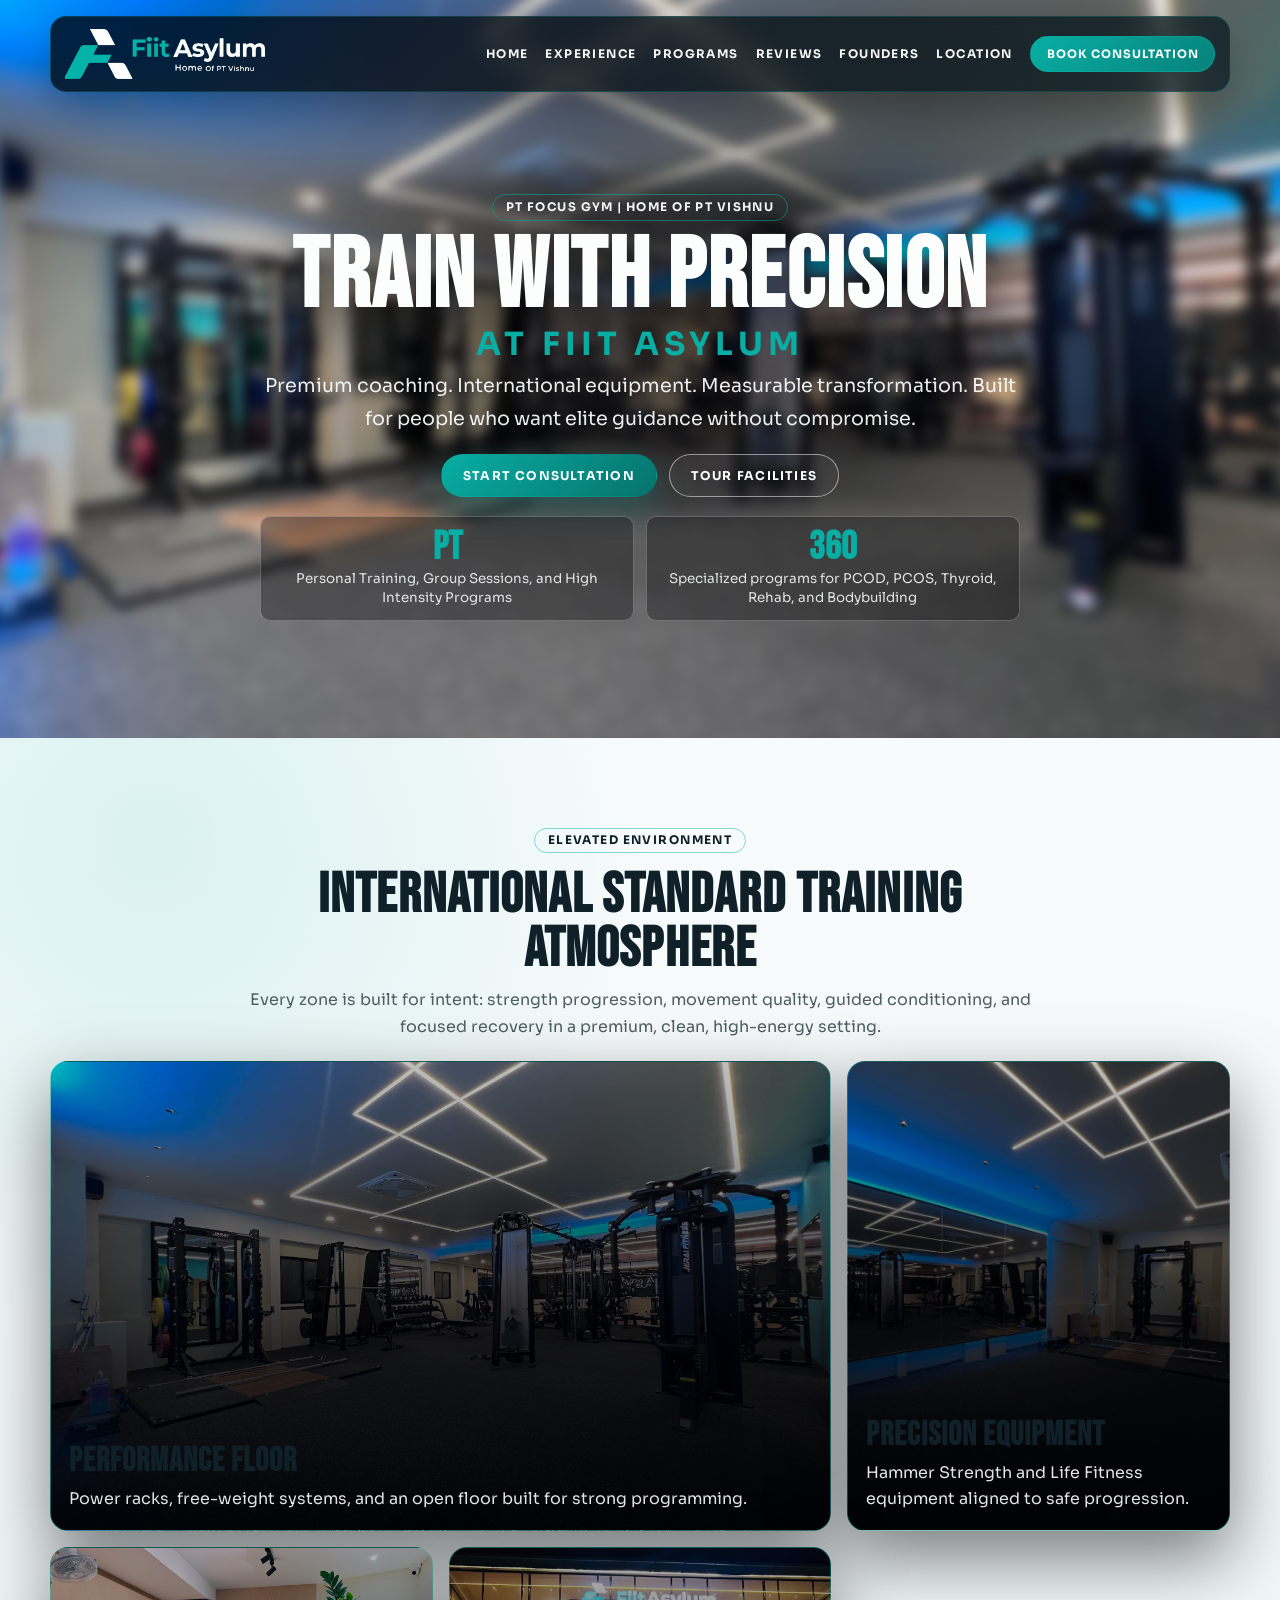
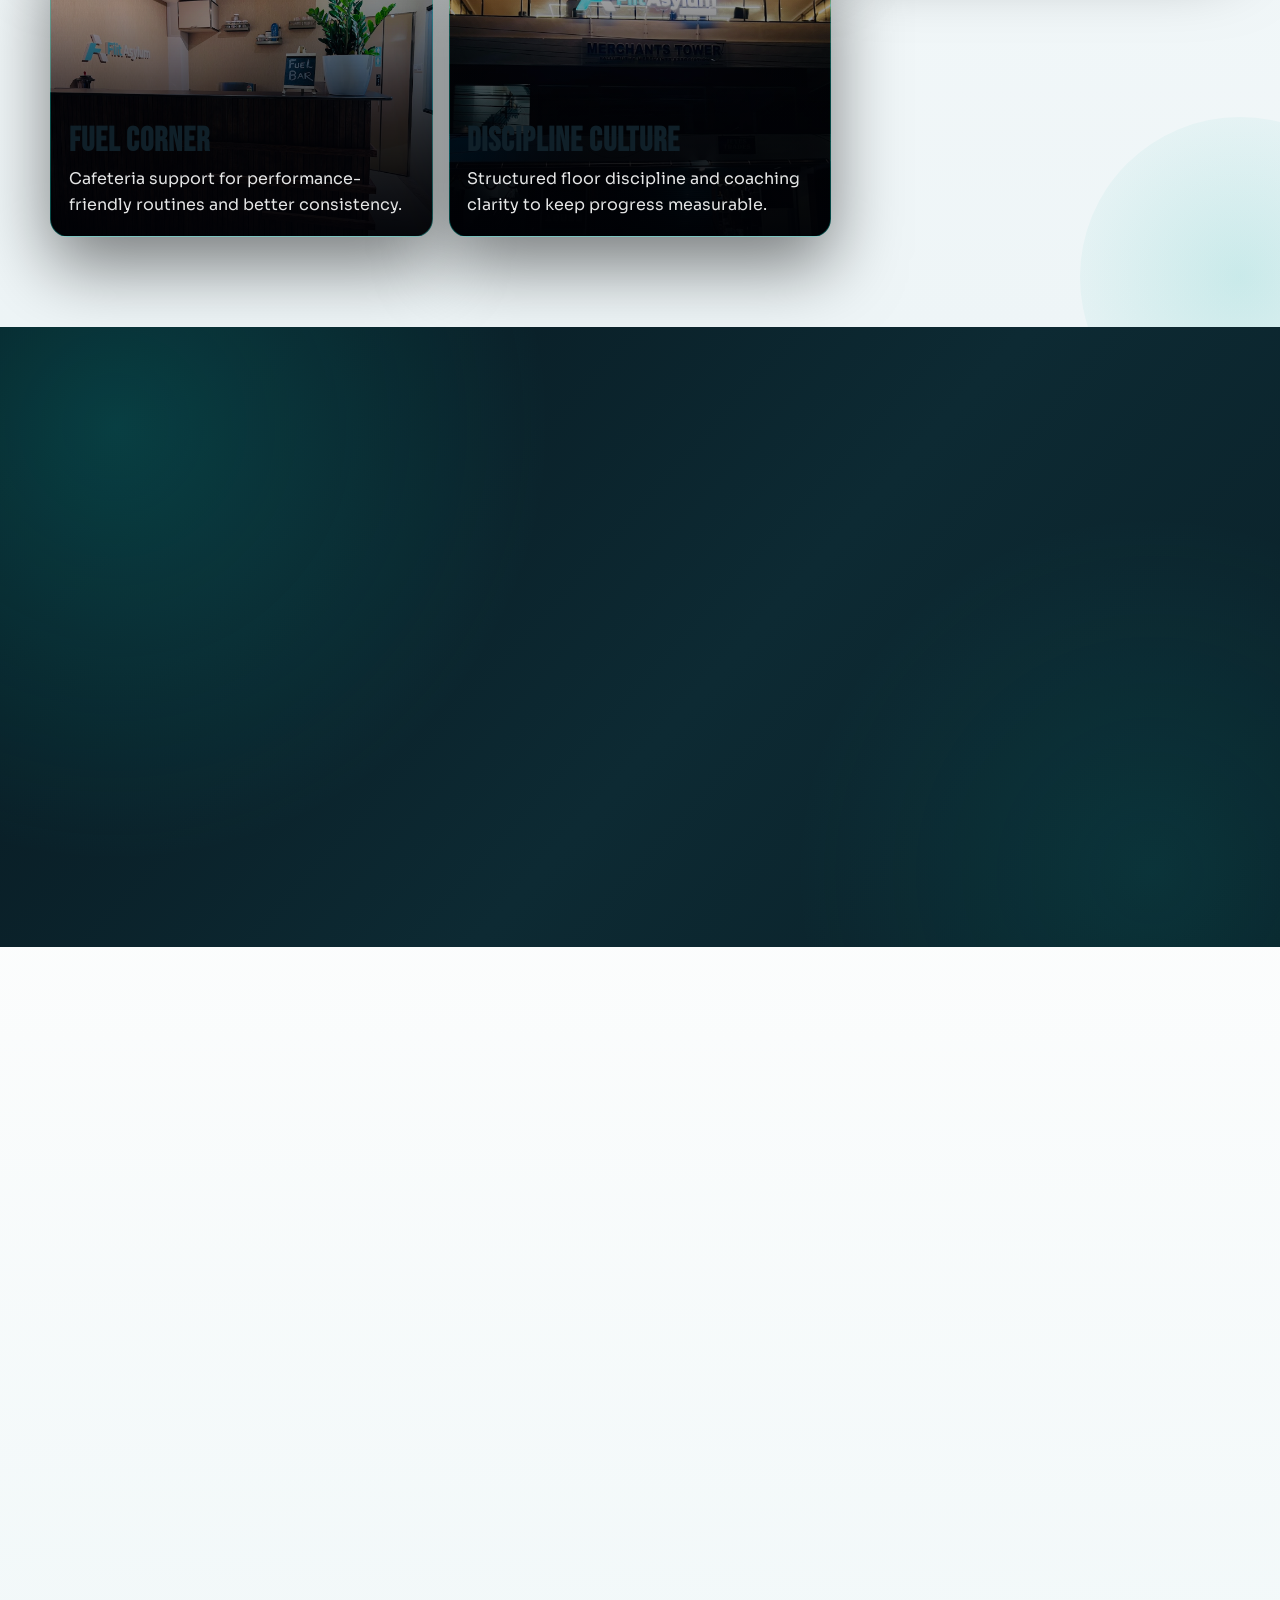
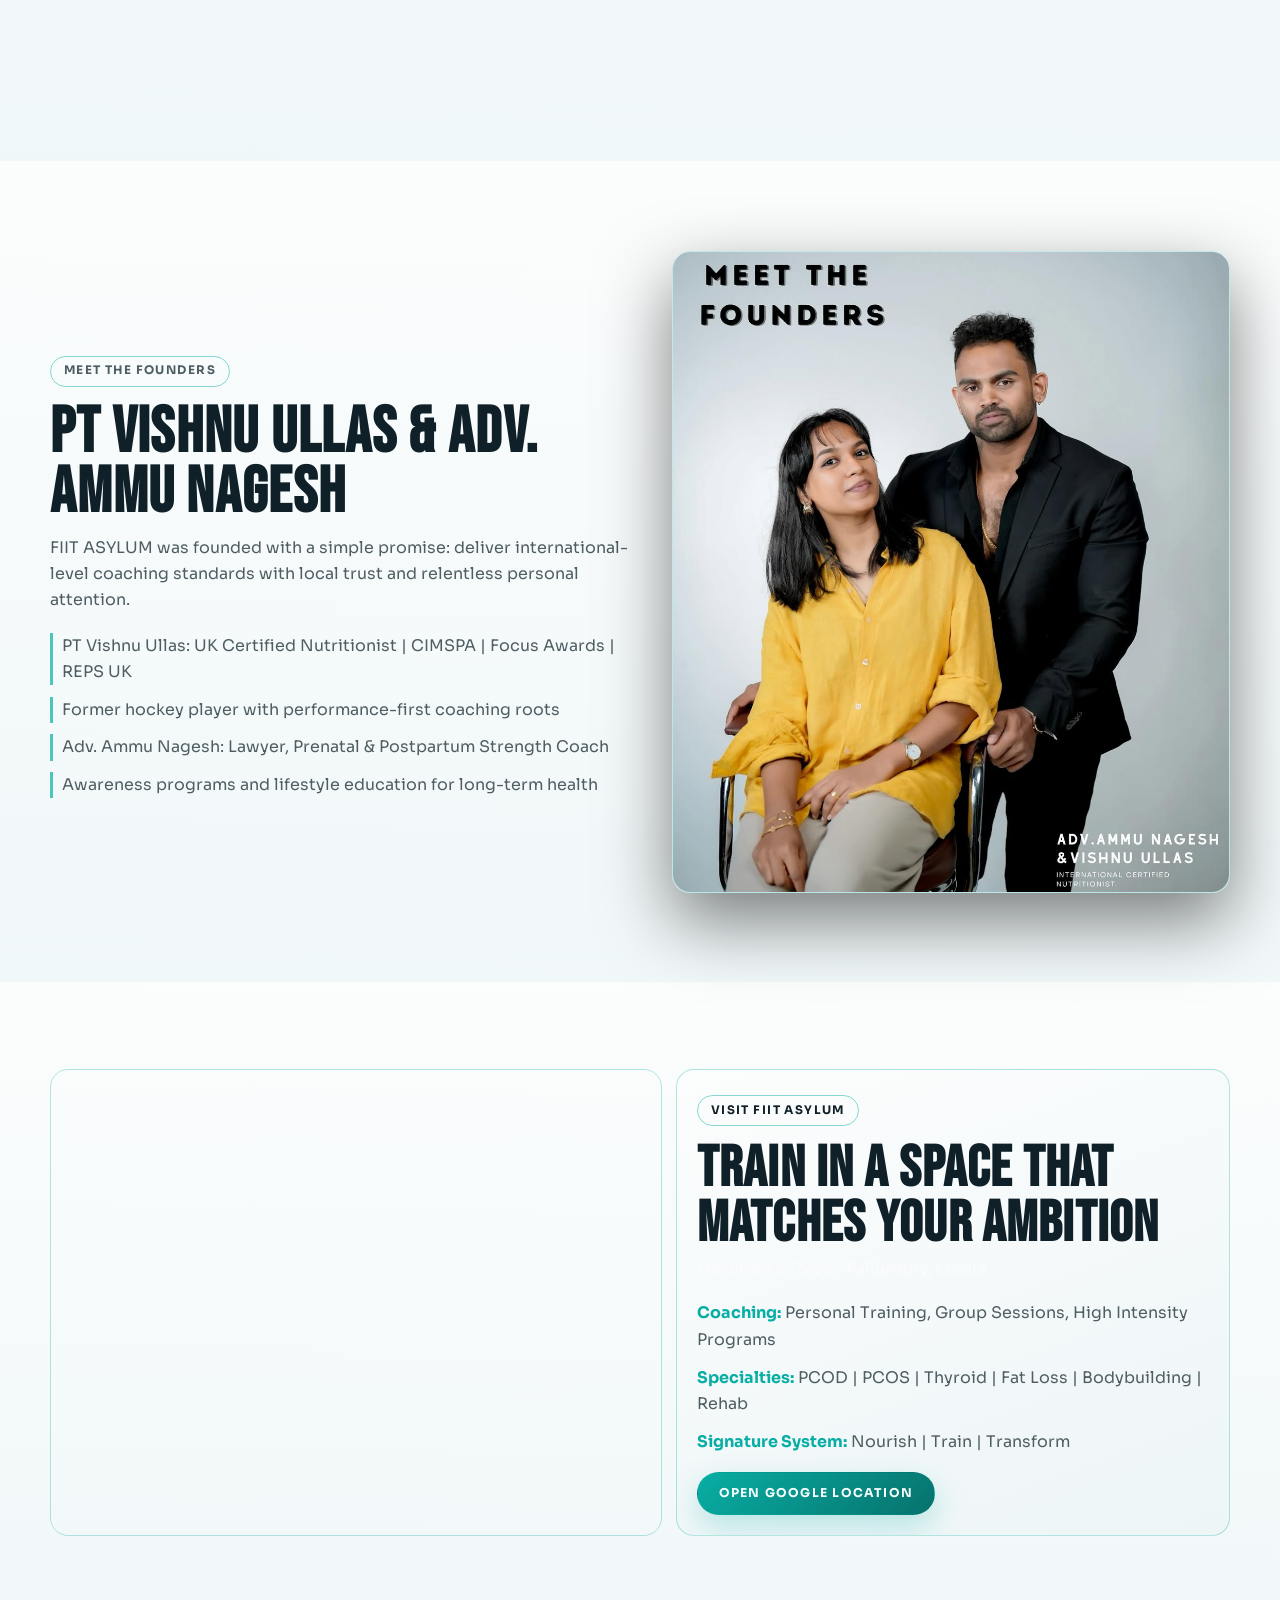
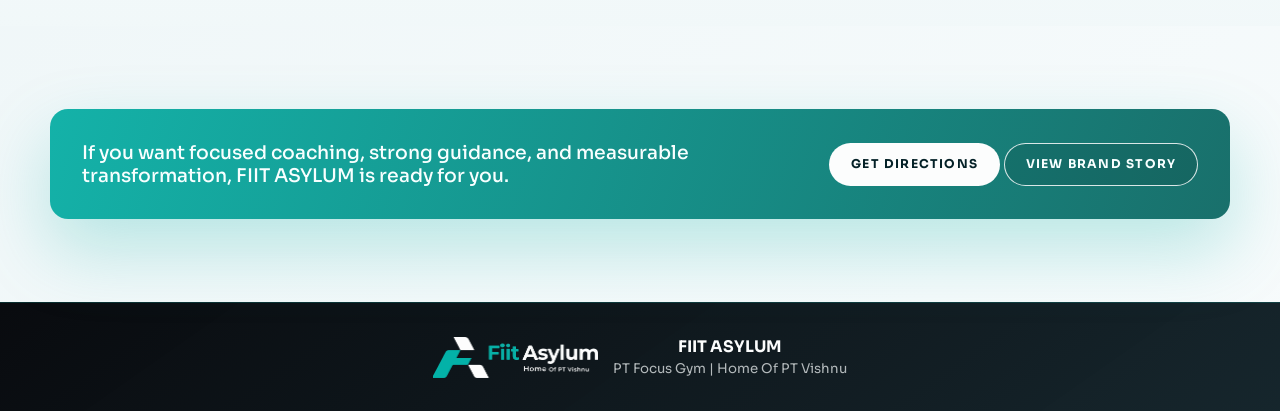
==== commit c4230551: "Update project files" ====
--- a/index.html
+++ b/index.html
@@ -3,208 +3,334 @@
 <head>
   <meta charset="UTF-8">
   <meta name="viewport" content="width=device-width, initial-scale=1.0">
-  <title>White Tigers | Premium Fitness Club</title>
-  <meta name="description" content="White Tigers is a premium two-floor gym in North Paravur with expert trainers, performance equipment, and personalized transformation plans.">
+  <title>FIIT ASYLUM | Home of PT Vishnu</title>
+  <meta name="description" content="FIIT ASYLUM is a PT-focused premium gym founded by PT Vishnu and Adv. Ammu, featuring international equipment, certified nutrition guidance, and transformation-led coaching.">
   <link rel="preconnect" href="https://fonts.googleapis.com">
   <link rel="preconnect" href="https://fonts.gstatic.com" crossorigin>
-  <link href="https://fonts.googleapis.com/css2?family=Bebas+Neue&family=Outfit:wght@300;400;500;600;700;800&display=swap" rel="stylesheet">
+  <link href="https://fonts.googleapis.com/css2?family=Bebas+Neue&family=Sora:wght@300;400;500;600;700;800&display=swap" rel="stylesheet">
   <link rel="stylesheet" href="style.css">
 </head>
 <body>
   <header class="site-header" id="header">
-    <div class="container nav-wrap">
-      <a class="brand" href="#home" aria-label="White Tigers home">
-        <img src="assets/white-tigers-logo.png" alt="White Tigers logo">
+    <div class="container nav-shell">
+      <a class="brand" href="#home" aria-label="FIIT ASYLUM home">
+        <img src="assets/fiit-asylum-logo.png" alt="FIIT ASYLUM logo">
       </a>
 
       <button class="menu-toggle" id="menuBtn" aria-expanded="false" aria-label="Toggle menu">Menu</button>
 
       <nav class="nav" id="navLinks" aria-label="Primary">
         <a href="#home">Home</a>
-        <a href="#facilities">Facilities</a>
-        <a href="#trainers">Trainers</a>
+        <a href="#experience">Experience</a>
+        <a href="#programs">Programs</a>
         <a href="#reviews">Reviews</a>
+        <a href="#founders">Founders</a>
         <a href="#location">Location</a>
-        <a href="#contact">Contact</a>
       </nav>
 
-      <a href="#contact" class="cta-top">Book Free Trial</a>
+      <div class="nav-actions">
+        <a href="#contact" class="cta-top">Book Consultation</a>
+      </div>
     </div>
   </header>
 
   <main>
     <section class="hero" id="home">
-      <div class="hero-video" aria-hidden="true">
-        <iframe
-          src="https://www.youtube.com/embed/cVe5a2JWhVY?autoplay=1&mute=1&controls=0&loop=1&playlist=cVe5a2JWhVY&playsinline=1&rel=0&modestbranding=1&iv_load_policy=3&disablekb=1"
-          title="White Tigers training video"
-          loading="lazy"
-          allow="autoplay; encrypted-media; picture-in-picture"
-        ></iframe>
+      <div class="hero-bg" aria-hidden="true">
+        <img src="assets/fiit-gym-1.jpg" alt="FIIT ASYLUM premium training floor">
       </div>
       <div class="hero-overlay" aria-hidden="true"></div>
 
       <div class="container hero-shell">
-        <div class="hero-copy reveal">
-          <p class="eyebrow">White Tigers Premium Fitness Club</p>
-          <h1>Train Hard. Transform Right.</h1>
-          <p>
-            Welcome to WHITE TIGERS, where your body meets the lifestyle it truly deserves. Train in a hygienic,
-            high-energy atmosphere across 2 floors and 7,500 sq.ft. of premium fitness space.
+        <div class="hero-content reveal">
+          <p class="hero-kicker">PT Focus Gym | Home Of PT Vishnu</p>
+          <h1>Train With Precision <span>At FIIT ASYLUM</span></h1>
+          <p class="hero-lead">
+            Premium coaching. International equipment. Measurable transformation. Built for people who want elite guidance without compromise.
           </p>
           <div class="hero-actions">
-            <a class="btn btn-solid" href="#contact" data-magnetic>Book Free Trial</a>
-            <a class="btn btn-outline" href="#facilities" data-magnetic>Explore Facilities</a>
-          </div>
-
-          <div class="hero-stat-row">
-            <article>
-              <h3>7,500</h3>
-              <p>Sq.ft. Fitness Space</p>
-            </article>
-            <article>
-              <h3>2</h3>
-              <p>Dedicated Floors</p>
-            </article>
-            <article>
-              <h3>6 Days</h3>
-              <p>Training Week</p>
-            </article>
-          </div>
-        </div>
-      </div>
-    </section>
-
-    <section class="section gallery-section" id="facilities">
+            <a class="btn btn-solid" href="#contact" data-magnetic>Start Consultation</a>
+            <a class="btn btn-outline" href="#experience" data-magnetic>Tour Facilities</a>
+          </div>
+        </div>
+        <div class="hero-metrics reveal">
+          <article>
+            <h3>PT</h3>
+            <p>Personal Training, Group Sessions, and High Intensity Programs</p>
+          </article>
+          <article>
+            <h3>360</h3>
+            <p>Specialized programs for PCOD, PCOS, Thyroid, Rehab, and Bodybuilding</p>
+          </article>
+        </div>
+      </div>
+    </section>
+
+    <section class="section" id="experience">
       <div class="container">
         <div class="section-head reveal">
-          <p class="eyebrow">World-Class Facilities</p>
-          <h2>Train In Every Zone</h2>
-        </div>
-
-        <div class="preview-layout">
-          <div class="hero-showcase reveal lift-card" data-rotate>
-            <img src="assets/gallery-1.jpg" alt="White Tigers gym showcase" class="active">
-            <img src="assets/gallery-3.jpg" alt="White Tigers strength floor">
-            <img src="assets/gallery-6.jpg" alt="White Tigers training area">
-            <div class="hero-showcase-label">7500 SQ.FT | 2 FLOORS | HIGH PERFORMANCE</div>
-          </div>
-
-          <div class="preview-side">
-            <article class="facility-card reveal lift-card" style="--card-img:url('assets/gallery-2.jpg')">
-              <div>
-                <h3>Strength Zone</h3>
-                <p>Free weights and machine systems for powerful progression.</p>
-              </div>
-            </article>
-            <article class="facility-card reveal lift-card" style="--card-img:url('assets/gallery-4.jpg')">
-              <div>
-                <h3>Cardio Zone</h3>
-                <p>Endurance-focused area for fat loss and conditioning.</p>
-              </div>
-            </article>
-            <article class="facility-card reveal lift-card" style="--card-img:url('assets/gallery-5.jpg')">
-              <div>
-                <h3>Functional Zone</h3>
-                <p>Mobility, core, and athletic movement training space.</p>
-              </div>
-            </article>
-          </div>
-        </div>
-      </div>
-    </section>
-
-    <section class="section" id="trainers">
+          <p class="eyebrow">Elevated Environment</p>
+          <h2>International Standard Training Atmosphere</h2>
+          <p>
+            Every zone is built for intent: strength progression, movement quality, guided conditioning, and focused recovery in a premium, clean, high-energy setting.
+          </p>
+        </div>
+
+        <div class="showcase-grid">
+          <article class="showcase-card reveal lift-card large" style="--card-img:url('assets/fiit-gym-1.jpg')">
+            <div>
+              <h3>Performance Floor</h3>
+              <p>Power racks, free-weight systems, and an open floor built for strong programming.</p>
+            </div>
+          </article>
+          <article class="showcase-card reveal lift-card" style="--card-img:url('assets/fiit-gym-2.jpg')">
+            <div>
+              <h3>Precision Equipment</h3>
+              <p>Hammer Strength and Life Fitness equipment aligned to safe progression.</p>
+            </div>
+          </article>
+          <article class="showcase-card reveal lift-card" style="--card-img:url('assets/fiit-gym-3.jpg')">
+            <div>
+              <h3>Fuel Corner</h3>
+              <p>Cafeteria support for performance-friendly routines and better consistency.</p>
+            </div>
+          </article>
+          <article class="showcase-card reveal lift-card" style="--card-img:url('assets/fiit-gym-5.jpg')">
+            <div>
+              <h3>Discipline Culture</h3>
+              <p>Structured floor discipline and coaching clarity to keep progress measurable.</p>
+            </div>
+          </article>
+        </div>
+      </div>
+    </section>
+
+    <section class="section dark" id="programs">
       <div class="container">
         <div class="section-head reveal">
-          <p class="eyebrow">Expert Guidance</p>
-          <h2>Trainer-Led Coaching</h2>
-        </div>
-
-        <div class="trainers-grid">
-          <article class="trainer-card reveal lift-card">
-            <img src="assets/gallery-6.jpg" alt="Strength training coach zone">
-            <div>
-              <h3>Strength Coaching</h3>
-              <p>Form-first progressive plans to build muscle safely and consistently.</p>
-            </div>
-          </article>
-          <article class="trainer-card reveal lift-card">
-            <img src="assets/gallery-3.jpg" alt="Fat loss and cardio coach zone">
-            <div>
-              <h3>Fat Loss Coaching</h3>
-              <p>Cardio plus resistance structures with real nutrition accountability.</p>
-            </div>
-          </article>
-          <article class="trainer-card reveal lift-card">
-            <img src="assets/gallery-4.jpg" alt="Functional and rehab coach zone">
-            <div>
-              <h3>Functional & Rehab</h3>
-              <p>Movement correction support for injury rehab and long-term performance.</p>
-            </div>
-          </article>
-        </div>
-      </div>
-    </section>
-
-    <section class="section dark reviews" id="reviews">
-      <div class="container reviews-wrap">
-        <div class="section-head reveal">
+          <p class="eyebrow">Programs</p>
+          <h2>Built For Real-World Goals</h2>
+        </div>
+
+        <div class="program-grid">
+          <article class="program-card reveal lift-card">
+            <h3>Personal Training</h3>
+            <p>One-on-one goal mapping, form correction, progression tracking, and accountability.</p>
+          </article>
+          <article class="program-card reveal lift-card">
+            <h3>Group Sessions</h3>
+            <p>High-energy coached sessions that keep intensity high and adherence stronger.</p>
+          </article>
+          <article class="program-card reveal lift-card">
+            <h3>Nutrition Guidance</h3>
+            <p>Internationally certified nutrition support integrated with your training cycle.</p>
+          </article>
+          <article class="program-card reveal lift-card">
+            <h3>Special Focus Programs</h3>
+            <p>PCOD, PCOS, thyroid support, fat loss, weight loss, and sustainable body recomposition.</p>
+          </article>
+          <article class="program-card reveal lift-card">
+            <h3>Bodybuilding</h3>
+            <p>Structured hypertrophy and strength blocks for competitive and lifestyle athletes.</p>
+          </article>
+          <article class="program-card reveal lift-card">
+            <h3>Injury & Rehab</h3>
+            <p>Progressive return-to-performance plans with mobility, corrective, and strength work.</p>
+          </article>
+        </div>
+      </div>
+    </section>
+
+    <section class="section reviews-live" id="reviews">
+      <div class="container">
+        <div class="section-head reveal reviews-head">
           <p class="eyebrow">Google Reviews</p>
-          <h2>What Our Members Say</h2>
-        </div>
-
-        <aside class="rating-box reveal lift-card">
-          <h3>4.8</h3>
-          <p>Google Rating</p>
-          <span>★★★★★</span>
-        </aside>
-
-        <div class="review-grid">
-          <article class="review-card reveal lift-card">
-            <p class="stars">★★★★★</p>
-            <p>Very clean and spacious gym with excellent machines. Trainers are supportive and motivating every day.</p>
-            <h4>Google Member</h4>
-          </article>
-          <article class="review-card reveal lift-card">
-            <p class="stars">★★★★★</p>
-            <p>Great atmosphere, premium setup, and proper guidance. One of the best fitness experiences in North Paravur.</p>
-            <h4>Google Member</h4>
-          </article>
-          <article class="review-card reveal lift-card">
-            <p class="stars">★★★★★</p>
-            <p>Loved the strength zone and discipline in training. Highly recommended for fat loss and transformation goals.</p>
-            <h4>Google Member</h4>
-          </article>
-        </div>
-
-        <a class="reviews-link" href="https://share.google/8SHKkAXfnor7ndcIw" target="_blank" rel="noopener noreferrer">
-          View all reviews on Google
-        </a>
-      </div>
-    </section>
-
-    <section class="section" id="location">
+          <h2>Trusted By Real Members</h2>
+          <p>Real 5-star feedback from FIIT ASYLUM members.</p>
+        </div>
+
+        <div class="google-reviews-widget reveal">
+          <div class="google-review-summary">
+            <h3>5.0 ★ Member Feedback</h3>
+            <p>Directly showcased from Google Reviews</p>
+          </div>
+
+          <div class="google-review-marquee">
+            <div class="google-review-grid" id="googleReviewGrid">
+            <article class="google-review-card">
+              <p class="review-stars">★★★★★</p>
+              <p class="review-text">Fitasylum is one of the best gyms I have ever joined. The dedicated trainers truly care about your goals and give personal attention in every session. World-class equipment, top-notch cleanliness, and incredible value for money.</p>
+              <p class="review-meta"><span>AKSHAY KUMAR N</span><span>4 months ago</span></p>
+            </article>
+            <article class="google-review-card">
+              <p class="review-stars">★★★★★</p>
+              <p class="review-text">I have been going to this gym for a month and it has been amazing. Vishnu is friendly and knowledgeable. Trainer Irfan is supportive and focused on safe form. Weekly group sessions are energetic and motivating.</p>
+              <p class="review-meta"><span>Athul</span><span>a year ago</span></p>
+            </article>
+            <article class="google-review-card">
+              <p class="review-stars">★★★★★</p>
+              <p class="review-text">Awesome gym. The staff is super friendly and supportive, equipment is top-notch, and classes are engaging. I have seen great progress in my fitness journey. Highly recommend.</p>
+              <p class="review-meta"><span>Sreedi Krishna</span><span>6 months ago</span></p>
+            </article>
+            <article class="google-review-card">
+              <p class="review-stars">★★★★★</p>
+              <p class="review-text">This gym has exceeded my expectations. Top-tier equipment, motivating atmosphere, and great results since joining. Highly recommended. Thanks Vishnu.</p>
+              <p class="review-meta"><span>Divya S</span><span>6 months ago</span></p>
+            </article>
+            <article class="google-review-card">
+              <p class="review-stars">★★★★★</p>
+              <p class="review-text">Fiit Asylam has the best equipment with imported machines and quality Indian equipment like Jerai Fitness. Packed with energy, great atmosphere, and excellent hygiene.</p>
+              <p class="review-meta"><span>Najeeb MH</span><span>6 months ago</span></p>
+            </article>
+            <article class="google-review-card">
+              <p class="review-stars">★★★★★</p>
+              <p class="review-text">It is not only a gym but a complete facility dedicated to exercise, including weightlifting, cardio, personal training, and more. I love it very much.</p>
+              <p class="review-meta"><span>UNNIKKUTTAN Kg</span><span>5 months ago</span></p>
+            </article>
+            <article class="google-review-card">
+              <p class="review-stars">★★★★★</p>
+              <p class="review-text">Absolutely amazing gym. Friendly staff, clean and modern facility, and a wide range of equipment for all fitness levels.</p>
+              <p class="review-meta"><span>SHYAM LAL</span><span>a year ago</span></p>
+            </article>
+            <article class="google-review-card">
+              <p class="review-stars">★★★★★</p>
+              <p class="review-text">One of the best gyms in town. Best machines in the industry, always clean and well-maintained, with a welcoming and motivating atmosphere.</p>
+              <p class="review-meta"><span>kevin austin</span><span>a year ago</span></p>
+            </article>
+            <article class="google-review-card">
+              <p class="review-stars">★★★★★</p>
+              <p class="review-text">Fiit Asylum is spacious, clean, and equipped with high-quality machines and weights. Trainers are professional, friendly, and always ready to guide.</p>
+              <p class="review-meta"><span>Bharath Kumar KM</span><span>a year ago</span></p>
+            </article>
+            <article class="google-review-card">
+              <p class="review-stars">★★★★★</p>
+              <p class="review-text">One of the best gyms I have been to. Equipment is always clean and in good condition, and guidance from the team is excellent.</p>
+              <p class="review-meta"><span>Jean George</span><span>a year ago</span></p>
+            </article>
+            <article class="google-review-card">
+              <p class="review-stars">★★★★★</p>
+              <p class="review-text">Fiit Asylum Gym is exceptional. Motivating atmosphere, top-notch equipment, and outstanding service quality. Vishnu gives in-depth nutrition guidance.</p>
+              <p class="review-meta"><span>Ashwin Krishna K N</span><span>a year ago</span></p>
+            </article>
+            <article class="google-review-card">
+              <p class="review-stars">★★★★★</p>
+              <p class="review-text">Really love this gym. Equipment is well-maintained, place is always clean, and the atmosphere is different in the best way. Coach Irfan is always ready to help.</p>
+              <p class="review-meta"><span>Rashid Sulaiman</span><span>a year ago</span></p>
+            </article>
+            <article class="google-review-card">
+              <p class="review-stars">★★★★★</p>
+              <p class="review-text">Great for anyone, especially beginners and introverts. Joining FIIT ASYLUM has been a very positive and motivating experience.</p>
+              <p class="review-meta"><span>bibin antony</span><span>a year ago</span></p>
+            </article>
+            <article class="google-review-card">
+              <p class="review-stars">★★★★★</p>
+              <p class="review-text">Fantastic experience so far. Top-notch facilities, cleanliness, skilled coaches, positive atmosphere, and excellent membership benefits.</p>
+              <p class="review-meta"><span>Anitha Geoffrey</span><span>a year ago</span></p>
+            </article>
+            <article class="google-review-card">
+              <p class="review-stars">★★★★★</p>
+              <p class="review-text">Gym has good positive vibes and well-behaved trainers. Awesome environment.</p>
+              <p class="review-meta"><span>Majeed Kunjumon</span><span>6 months ago</span></p>
+            </article>
+            <article class="google-review-card">
+              <p class="review-stars">★★★★★</p>
+              <p class="review-text">The gym is always clean and the equipment is brand new and well-maintained. They take hygiene seriously, which makes workouts more comfortable.</p>
+              <p class="review-meta"><span>Neel Alex</span><span>a year ago</span></p>
+            </article>
+            <article class="google-review-card">
+              <p class="review-stars">★★★★★</p>
+              <p class="review-text">Well equipped and well maintained gym. Amazing team.</p>
+              <p class="review-meta"><span>Zameer Salam</span><span>6 months ago</span></p>
+            </article>
+            <article class="google-review-card">
+              <p class="review-stars">★★★★★</p>
+              <p class="review-text">Proper guidance in bodybuilding, effective fat reduction training, cardio sessions, and supportive trainers. Highly recommended.</p>
+              <p class="review-meta"><span>Abhilash Karunakaran</span><span>a year ago</span></p>
+            </article>
+            <article class="google-review-card">
+              <p class="review-stars">★★★★★</p>
+              <p class="review-text">Solid gym, no nonsense, no broscience. Big thanks to Vishnu.</p>
+              <p class="review-meta"><span>Nevin Paul</span><span>6 months ago</span></p>
+            </article>
+            <article class="google-review-card">
+              <p class="review-stars">★★★★★</p>
+              <p class="review-text">Great atmosphere, latest equipment, and experienced coaching trainers with good understanding.</p>
+              <p class="review-meta"><span>Anzal Akbar</span><span>10 months ago</span></p>
+            </article>
+            <article class="google-review-card">
+              <p class="review-stars">★★★★★</p>
+              <p class="review-text">I highly recommend FIIT ASYLUM for anyone starting fitness or taking workouts to the next level.</p>
+              <p class="review-meta"><span>Malutty Ml</span><span>a year ago</span></p>
+            </article>
+            <article class="google-review-card">
+              <p class="review-stars">★★★★★</p>
+              <p class="review-text">Perfect atmosphere to work out with professional trainers and advanced equipment.</p>
+              <p class="review-meta"><span>RAZIK RAzzz</span><span>10 months ago</span></p>
+            </article>
+            <article class="google-review-card">
+              <p class="review-stars">★★★★★</p>
+              <p class="review-text">Appreciate the efforts from Vishnu. Thank you FIIT ASYLUM.</p>
+              <p class="review-meta"><span>Muhammed Unaiz</span><span>6 months ago</span></p>
+            </article>
+            </div>
+          </div>
+
+          <p class="google-review-note">
+            These are direct customer reviews from Google.
+          </p>
+
+          <div class="google-review-actions">
+            <a class="btn btn-solid" href="https://maps.app.goo.gl/WHNx2iG8n94ZWWVL7" target="_blank" rel="noopener noreferrer">View All Reviews</a>
+            <a class="btn btn-outline review-write-btn" href="https://maps.app.goo.gl/WHNx2iG8n94ZWWVL7" target="_blank" rel="noopener noreferrer">Write A Review</a>
+          </div>
+        </div>
+      </div>
+    </section>
+
+    <section class="section" id="founders">
+      <div class="container founders-wrap">
+        <div class="founders-content reveal">
+          <p class="eyebrow">Meet The Founders</p>
+          <h2>PT Vishnu Ullas & Adv. Ammu Nagesh</h2>
+          <p>
+            FIIT ASYLUM was founded with a simple promise: deliver international-level coaching standards with local trust and relentless personal attention.
+          </p>
+          <ul class="credential-list">
+            <li>PT Vishnu Ullas: UK Certified Nutritionist | CIMSPA | Focus Awards | REPS UK</li>
+            <li>Former hockey player with performance-first coaching roots</li>
+            <li>Adv. Ammu Nagesh: Lawyer, Prenatal & Postpartum Strength Coach</li>
+            <li>Awareness programs and lifestyle education for long-term health</li>
+          </ul>
+        </div>
+        <div class="founders-image reveal lift-card">
+          <img src="assets/founders.jpg" alt="Founders of FIIT ASYLUM - Adv. Ammu Nagesh and PT Vishnu Ullas">
+        </div>
+      </div>
+    </section>
+
+    <section class="section location" id="location">
       <div class="container location-grid">
         <div class="map-frame reveal lift-card">
           <iframe
-            title="White Tigers map"
+            title="FIIT ASYLUM location map"
             loading="lazy"
             referrerpolicy="no-referrer-when-downgrade"
-            src="https://maps.google.com/maps?q=White%20Tiger%20Gym%2C%20Airport%20road%2C%20mavinchuvadu%2C%20mannam%2C%20North%20Paravur%2C%20Kochi%2C%20Kerala%20683520&z=16&output=embed"
+            src="https://www.google.com/maps?output=embed&q=FIIT%20ASYLUM%2C%20Merchants%20Tower%2C%20Palluruthy%2C%20Kochi"
             allowfullscreen
           ></iframe>
         </div>
 
         <div class="location-panel reveal">
-          <p class="eyebrow">Find Us</p>
-          <h2>Visit White Tigers</h2>
-          <p class="address">White Tiger Gym, Airport road, mavinchuvadu, mannam, North Paravur, Kochi, Kerala 683520</p>
+          <p class="eyebrow">Visit FIIT ASYLUM</p>
+          <h2>Train In A Space That Matches Your Ambition</h2>
+          <p class="address">Merchants Tower, Palluruthy, Kerala</p>
           <div class="contact-list">
-            <p><strong>Call:</strong> <a href="tel:+919072949100">907 2949 100</a></p>
-            <p><strong>Call:</strong> <a href="tel:+919072959100">907 2959 100</a></p>
-            <p><strong>Hours:</strong> Monday - Saturday: 5:00 AM - 11:00 PM</p>
-            <p><strong>Hours:</strong> Sunday: 6:00 AM - 9:00 PM</p>
+            <p><strong>Coaching:</strong> Personal Training, Group Sessions, High Intensity Programs</p>
+            <p><strong>Specialties:</strong> PCOD | PCOS | Thyroid | Fat Loss | Bodybuilding | Rehab</p>
+            <p><strong>Signature System:</strong> Nourish | Train | Transform</p>
+          </div>
+          <div class="location-actions">
+            <a class="btn btn-solid" href="https://share.google/0QAGZU8iSe3wGcLht" target="_blank" rel="noopener noreferrer" data-magnetic>Open Google Location</a>
           </div>
         </div>
       </div>
@@ -212,10 +338,10 @@
 
     <section class="cta-band" id="contact">
       <div class="container cta-band-wrap reveal">
-        <p>Stop waiting for the perfect time. Your first training session is completely free.</p>
+        <p>If you want focused coaching, strong guidance, and measurable transformation, FIIT ASYLUM is ready for you.</p>
         <div>
-          <a class="btn btn-light" href="tel:+919072949100" data-magnetic>Book Your Free Trial</a>
-          <a class="btn btn-light-outline" href="https://wa.me/919072949100" target="_blank" rel="noopener noreferrer" data-magnetic>Chat On WhatsApp</a>
+          <a class="btn btn-light" href="https://share.google/0QAGZU8iSe3wGcLht" target="_blank" rel="noopener noreferrer" data-magnetic>Get Directions</a>
+          <a class="btn btn-light-outline" href="#home" data-magnetic>View Brand Story</a>
         </div>
       </div>
     </section>
@@ -223,10 +349,10 @@
 
   <footer class="site-footer">
     <div class="container footer-wrap">
-      <img src="assets/white-tigers-logo.png" alt="White Tigers logo">
+      <img src="assets/fiit-asylum-logo.png" alt="FIIT ASYLUM logo">
       <div>
-        <p>White Tigers Fitness Club</p>
-        <small>Strength. Health. Wealth.</small>
+        <p>FIIT ASYLUM</p>
+        <small>PT Focus Gym | Home Of PT Vishnu</small>
       </div>
     </div>
   </footer>
--- a/style.css
+++ b/style.css
@@ -1,17 +1,18 @@
 :root {
-  --bg: #f3f1eb;
-  --paper: #ffffff;
-  --ink: #121212;
-  --ink-soft: #606060;
-  --line: rgba(18, 18, 18, 0.14);
-  --dark: #0b0b0d;
-  --dark-2: #141418;
-  --accent: #e7edf3;
-  --accent-soft: #cdd6df;
+  --bg-deep: #091A21;
+  --bg-shadow: #000105;
+  --accent: #08AEA4;
+  --text: #FCFDFD;
+  --ink: #102029;
+  --ink-soft: #4e5e63;
+  --muted: #646E70;
+  --soft: #B4BABC;
+  --surface: #0d2630;
+  --line: rgba(180, 186, 188, 0.24);
   --radius: 18px;
-  --shadow: 0 24px 60px rgba(0, 0, 0, 0.14);
+  --shadow-lg: 0 28px 70px rgba(0, 0, 0, 0.5);
   --font-display: "Bebas Neue", sans-serif;
-  --font-body: "Outfit", sans-serif;
+  --font-body: "Sora", sans-serif;
 }
 
 * {
@@ -26,9 +27,13 @@
 
 body {
   font-family: var(--font-body);
-  color: var(--ink);
-  background: radial-gradient(circle at 10% -6%, #fff, #f3f1eb 52%);
+  color: var(--text);
+  background:
+    radial-gradient(circle at 6% -15%, rgba(8, 174, 164, 0.14), transparent 36%),
+    radial-gradient(circle at 96% 6%, rgba(8, 174, 164, 0.1), transparent 28%),
+    linear-gradient(140deg, #f4f9fa 0%, #e7f2f4 48%, #f7fbfc 100%);
   overflow-x: hidden;
+  min-height: 100vh;
 }
 
 a {
@@ -42,65 +47,76 @@
 }
 
 .container {
-  width: min(1160px, calc(100% - 2.4rem));
+  width: min(1180px, calc(100% - 2.4rem));
   margin: 0 auto;
 }
 
 .site-header {
   position: fixed;
-  top: 0;
+  top: 1rem;
   width: 100%;
-  z-index: 110;
-  transition: background 0.25s ease, box-shadow 0.25s ease;
+  z-index: 120;
+  transition: top 0.3s ease, background 0.3s ease, box-shadow 0.3s ease, border-color 0.3s ease;
 }
 
 .site-header.scrolled {
-  background: rgba(14, 14, 16, 0.88);
-  box-shadow: 0 12px 30px rgba(0, 0, 0, 0.35);
-  backdrop-filter: blur(10px);
-}
-
-.nav-wrap {
-  min-height: 88px;
-  display: grid;
-  grid-template-columns: auto 1fr auto auto;
+  top: 0.35rem;
+}
+
+.nav-shell {
+  min-height: 76px;
+  display: flex;
+  gap: 1.1rem;
   align-items: center;
-  gap: 1rem;
+  justify-content: space-between;
+  padding: 0.62rem 0.85rem;
+  border-radius: 16px;
+  border: 1px solid rgba(8, 174, 164, 0.22);
+  background: linear-gradient(140deg, rgba(0, 1, 5, 0.76), rgba(9, 26, 33, 0.76));
+  backdrop-filter: blur(14px);
+  box-shadow: 0 18px 45px rgba(0, 0, 0, 0.34);
+}
+
+.site-header.scrolled .nav-shell {
+  border-color: rgba(8, 174, 164, 0.34);
+  background: linear-gradient(140deg, rgba(2, 12, 16, 0.9), rgba(6, 22, 30, 0.9));
+  box-shadow: 0 14px 34px rgba(0, 0, 0, 0.4);
 }
 
 .brand {
-  background: #111;
-  border: 1px solid rgba(255, 255, 255, 0.22);
-  border-radius: 12px;
-  padding: 0.4rem 0.62rem;
+  flex-shrink: 0;
 }
 
 .brand img {
-  width: clamp(165px, 22vw, 240px);
+  width: clamp(150px, 16vw, 200px);
 }
 
 .nav {
-  justify-self: center;
   display: flex;
   align-items: center;
-  gap: 1.2rem;
-  font-size: 0.83rem;
+  gap: 1.05rem;
+  font-size: 0.74rem;
   text-transform: uppercase;
-  letter-spacing: 0.08em;
+  letter-spacing: 0.12em;
   font-weight: 700;
-  color: #f5f5f5;
+  margin-left: auto;
 }
 
 .nav a {
+  color: rgba(252, 253, 253, 0.96);
   position: relative;
   padding: 0.25rem 0;
+}
+
+.site-header.scrolled .nav a {
+  color: rgba(252, 253, 253, 0.96);
 }
 
 .nav a::after {
   content: "";
   position: absolute;
   left: 0;
-  bottom: -0.2rem;
+  bottom: -0.24rem;
   width: 0;
   height: 2px;
   background: var(--accent);
@@ -112,168 +128,180 @@
   width: 100%;
 }
 
+.nav-actions {
+  display: flex;
+  align-items: center;
+  gap: 0.6rem;
+}
+
 .cta-top {
-  background: linear-gradient(135deg, #e7edf3, #cfd8e2);
-  color: #0d1014;
-  border: 1px solid rgba(255, 255, 255, 0.38);
-  border-radius: 8px;
   padding: 0.62rem 0.95rem;
-  font-size: 0.76rem;
+  border-radius: 999px;
+  border: 1px solid rgba(8, 174, 164, 0.5);
+  background: linear-gradient(135deg, #08aea4, #07827b);
+  color: #f7ffff;
+  font-size: 0.72rem;
   text-transform: uppercase;
-  letter-spacing: 0.07em;
+  letter-spacing: 0.09em;
   font-weight: 700;
+  white-space: nowrap;
 }
 
 .cta-top:hover {
-  background: var(--accent-soft);
+  filter: brightness(1.03);
 }
 
 .menu-toggle {
   display: none;
-  border: 1px solid rgba(255, 255, 255, 0.25);
+  border: 1px solid rgba(252, 253, 253, 0.3);
   border-radius: 999px;
   background: transparent;
-  color: #fff;
-  padding: 0.45rem 0.8rem;
+  color: var(--text);
+  padding: 0.45rem 0.88rem;
 }
 
 .hero {
   position: relative;
-  min-height: 100svh;
+  min-height: 82svh;
   overflow: hidden;
-  padding: 9.2rem 0 4.2rem;
-  display: grid;
+  padding: 7.2rem 0 2.4rem;
+  display: flex;
   align-items: center;
 }
 
-.hero-video,
+.hero-bg,
 .hero-overlay {
   position: absolute;
   inset: 0;
 }
 
-.hero-video {
+.hero-bg {
   z-index: 0;
-  pointer-events: none;
-}
-
-.hero-video iframe {
-  position: absolute;
-  top: 50%;
-  left: 50%;
-  width: 100vw;
-  height: 56.25vw;
-  min-width: 177.78svh;
-  min-height: 100svh;
-  transform: translate(-50%, -50%);
-  border: 0;
+}
+
+.hero-bg img {
+  width: 100%;
+  height: 100%;
+  object-fit: cover;
+  object-position: center;
+  transform: scale(1.1);
+  filter: blur(6px);
 }
 
 .hero-overlay {
   z-index: 1;
+  position: relative;
   background:
-    linear-gradient(106deg, rgba(8, 9, 12, 0.82) 8%, rgba(8, 9, 12, 0.68) 38%, rgba(8, 9, 12, 0.46) 74%, rgba(8, 9, 12, 0.34) 100%),
-    radial-gradient(circle at 20% 18%, rgba(224, 232, 240, 0.16), transparent 40%);
+    linear-gradient(180deg, rgba(0, 1, 5, 0.86) 0%, rgba(0, 1, 5, 0.92) 56%, rgba(0, 1, 5, 0.98) 100%),
+    radial-gradient(circle at 50% 8%, rgba(8, 174, 164, 0.1), transparent 40%);
+  backdrop-filter: blur(2px);
+  -webkit-backdrop-filter: blur(2px);
+}
+
+.hero-overlay::after {
+  content: "";
+  position: absolute;
+  inset: 0;
+  background: linear-gradient(0deg, rgba(0, 1, 5, 0.46), rgba(0, 1, 5, 0.46));
 }
 
 .hero-shell {
   position: relative;
   z-index: 2;
-  max-width: 980px;
-  margin: 0 auto;
-  text-align: center;
+  display: grid;
+  gap: 1.2rem;
+  justify-items: center;
 }
 
 .eyebrow {
   display: inline-block;
-  border: 1px solid rgba(18, 18, 18, 0.36);
+  padding: 0.3rem 0.8rem;
+  border: 1px solid rgba(8, 174, 164, 0.5);
   border-radius: 999px;
-  padding: 0.25rem 0.72rem;
-  font-size: 0.76rem;
+  font-size: 0.74rem;
   text-transform: uppercase;
   letter-spacing: 0.12em;
   font-weight: 700;
-  margin-bottom: 0.95rem;
-}
-
-.hero-copy h1,
+  margin-bottom: 1rem;
+  color: rgba(252, 253, 253, 0.95);
+}
+
+.hero-content h1,
 .section-head h2,
+.founders-content h2,
 .location-panel h2 {
   font-family: var(--font-display);
+  text-transform: uppercase;
   line-height: 0.95;
+  letter-spacing: 0.02em;
+}
+
+.hero-content {
+  max-width: 860px;
+  position: relative;
+  isolation: isolate;
+  padding: 0;
+  display: flex;
+  flex-direction: column;
+  justify-content: center;
+  align-items: center;
+  text-align: center;
+}
+
+.hero-content::before {
+  content: "";
+  position: absolute;
+  inset: -1rem -1.8rem;
+  z-index: -1;
+  background: radial-gradient(circle at center, rgba(0, 1, 5, 0.65), rgba(0, 1, 5, 0));
+  filter: blur(12px);
+}
+
+.hero-kicker {
+  display: inline-block;
+  padding: 0.35rem 0.78rem;
+  border: 1px solid rgba(8, 174, 164, 0.55);
+  border-radius: 999px;
+  font-size: 0.74rem;
   text-transform: uppercase;
-  letter-spacing: 0.02em;
-}
-
-.hero-copy h1 {
-  font-size: clamp(3.7rem, 9vw, 7rem);
-  margin-bottom: 0.75rem;
-  color: #fff;
-}
-
-.hero-copy p {
-  color: rgba(255, 255, 255, 0.88);
-  max-width: 800px;
-  margin: 0 auto;
-  line-height: 1.65;
-  font-size: clamp(1.03rem, 1.6vw, 1.22rem);
+  letter-spacing: 0.12em;
+  font-weight: 700;
+  color: rgba(252, 253, 253, 0.96);
+}
+
+.hero-content h1 {
+  font-size: clamp(3.2rem, 8vw, 6.1rem);
+  margin: 0.82rem 0 0.5rem;
+  line-height: 0.9;
+  letter-spacing: 0.015em;
+  text-shadow: 0 20px 48px rgba(0, 0, 0, 0.62);
+}
+
+.hero-content h1 span {
+  display: block;
+  margin-top: 0.35rem;
+  font-family: var(--font-body);
+  font-size: clamp(1.15rem, 2.8vw, 2rem);
+  font-weight: 700;
+  letter-spacing: 0.16em;
+  text-transform: uppercase;
+  line-height: 1.1;
+  color: var(--accent);
+}
+
+.hero-lead {
+  max-width: 760px;
+  font-size: clamp(1rem, 1.75vw, 1.2rem);
+  line-height: 1.7;
+  color: rgba(252, 253, 253, 0.92);
 }
 
 .hero-actions {
   display: flex;
   flex-wrap: wrap;
-  gap: 0.7rem;
-  margin-top: 1.2rem;
+  gap: 0.78rem;
+  margin-top: 1.15rem;
   justify-content: center;
-}
-
-.hero-copy .eyebrow {
-  border-color: rgba(255, 255, 255, 0.44);
-  color: #fff;
-}
-
-.hero-showcase {
-  position: relative;
-  border-radius: 18px;
-  overflow: hidden;
-  min-height: 470px;
-  box-shadow: var(--shadow);
-  border: 1px solid rgba(255, 255, 255, 0.28);
-}
-
-.hero-showcase img {
-  position: absolute;
-  inset: 0;
-  width: 100%;
-  height: 100%;
-  object-fit: cover;
-  opacity: 0;
-  transition: opacity 0.6s ease;
-}
-
-.hero-showcase img.active {
-  opacity: 1;
-}
-
-.hero-showcase::after {
-  content: "";
-  position: absolute;
-  inset: 0;
-  background:
-    linear-gradient(180deg, rgba(0, 0, 0, 0.08) 34%, rgba(0, 0, 0, 0.68) 100%),
-    linear-gradient(90deg, rgba(220, 228, 236, 0.16), transparent 38%);
-}
-
-.hero-showcase-label {
-  position: absolute;
-  left: 0.85rem;
-  bottom: 0.8rem;
-  z-index: 3;
-  color: #fff;
-  font-size: 0.72rem;
-  text-transform: uppercase;
-  letter-spacing: 0.14em;
-  font-weight: 700;
 }
 
 .btn {
@@ -281,13 +309,13 @@
   align-items: center;
   justify-content: center;
   border-radius: 999px;
-  padding: 0.75rem 1.3rem;
-  font-size: 0.82rem;
-  letter-spacing: 0.09em;
+  padding: 0.78rem 1.3rem;
+  font-size: 0.76rem;
   text-transform: uppercase;
+  letter-spacing: 0.1em;
   font-weight: 700;
   border: 1px solid transparent;
-  transition: transform 0.2s ease, background 0.2s ease;
+  transition: transform 0.2s ease, box-shadow 0.2s ease, background 0.2s ease;
 }
 
 .btn:hover {
@@ -295,352 +323,607 @@
 }
 
 .btn-solid {
-  background: linear-gradient(135deg, #121212, #2b2b2b);
-  color: #fff;
-  border-color: rgba(255, 255, 255, 0.15);
-  box-shadow: 0 10px 24px rgba(0, 0, 0, 0.28);
+  background: linear-gradient(135deg, #08aea4, #06726c);
+  color: #f7ffff;
+  box-shadow: 0 12px 30px rgba(8, 174, 164, 0.25);
 }
 
 .btn-solid:hover {
-  background: linear-gradient(135deg, #2e3640, #424e5d);
+  box-shadow: 0 15px 36px rgba(8, 174, 164, 0.36);
 }
 
 .btn-outline {
-  background: rgba(255, 255, 255, 0.12);
-  border-color: rgba(255, 255, 255, 0.44);
-  color: #fff;
-}
-
-.btn-outline:hover {
-  background: rgba(255, 255, 255, 0.2);
-}
-
-.hero-stat-row {
-  margin-top: 1.2rem;
+  border-color: rgba(252, 253, 253, 0.5);
+  background: rgba(252, 253, 253, 0.04);
+}
+
+.hero-metrics {
+  display: grid;
+  grid-template-columns: repeat(2, minmax(0, 1fr));
+  gap: 0.72rem;
+  max-width: 760px;
+  margin-left: auto;
+  margin-right: auto;
+}
+
+.hero-metrics article {
+  background: rgba(0, 1, 5, 0.32);
+  border: 1px solid rgba(252, 253, 253, 0.24);
+  border-radius: 10px;
+  padding: 0.8rem;
+  text-align: center;
+}
+
+.hero-metrics h3 {
+  font-family: var(--font-display);
+  font-size: clamp(1.8rem, 3.6vw, 2.45rem);
+  line-height: 0.9;
+  color: var(--accent);
+}
+
+.hero-metrics p {
+  margin-top: 0.28rem;
+  font-size: 0.84rem;
+  color: rgba(252, 253, 253, 0.86);
+  line-height: 1.4;
+}
+
+.section {
+  padding: clamp(4rem, 7vw, 6.4rem) 0;
+}
+
+.section:not(.dark) {
+  color: var(--ink);
+  background: linear-gradient(180deg, rgba(252, 253, 253, 0.96), rgba(241, 248, 249, 0.9));
+}
+
+.section:not(.dark) .eyebrow {
+  color: var(--ink);
+  border-color: rgba(8, 174, 164, 0.48);
+}
+
+.section:not(.dark) .section-head p:last-child {
+  color: var(--ink-soft);
+}
+
+.section:not(.dark) .section-head h2,
+.section:not(.dark) .founders-content h2,
+.section:not(.dark) .location-panel h2 {
+  color: var(--ink);
+}
+
+.section-head {
+  max-width: 820px;
+  margin-bottom: 1.3rem;
+}
+
+.section-head h2 {
+  font-size: clamp(2.2rem, 4.4vw, 3.9rem);
+}
+
+.section-head p:last-child {
+  margin-top: 0.6rem;
+  color: var(--soft);
+  line-height: 1.7;
+}
+
+.showcase-grid {
   display: grid;
   grid-template-columns: repeat(3, minmax(0, 1fr));
-  gap: 0.6rem;
-}
-
-.hero-stat-row article {
-  background: rgba(9, 9, 12, 0.54);
-  border: 1px solid rgba(255, 255, 255, 0.22);
-  border-radius: 12px;
-  padding: 0.7rem 0.8rem;
-}
-
-.hero-stat-row h3 {
-  font-family: var(--font-display);
-  font-size: clamp(1.8rem, 3.7vw, 2.6rem);
-  line-height: 0.88;
-  color: #fff;
-}
-
-.hero-stat-row p {
-  margin-top: 0.25rem;
-  color: rgba(255, 255, 255, 0.8);
-  font-size: 0.88rem;
-  line-height: 1.35;
-}
-
-.btn-light {
-  background: #fff;
-  color: #111;
-}
-
-.btn-light-outline {
-  border-color: rgba(255, 255, 255, 0.72);
-  color: #fff;
-}
-
-.section {
-  padding: clamp(3.5rem, 7vw, 6rem) 0;
-}
-
-.gallery-section {
+  gap: 0.8rem;
+}
+
+#experience {
+  position: relative;
+  overflow: hidden;
   background:
-    radial-gradient(circle at 85% 12%, rgba(214, 223, 232, 0.14), transparent 34%),
-    linear-gradient(115deg, #0e1014, #151924);
-  color: #fff;
-}
-
-.gallery-section .eyebrow {
-  border-color: rgba(255, 255, 255, 0.4);
-}
-
-.gallery-section .section-head p {
-  color: rgba(255, 255, 255, 0.76);
-}
-
-.preview-layout {
-  display: grid;
-  grid-template-columns: 1.15fr 0.85fr;
-  gap: 0.8rem;
-}
-
-.preview-side {
-  display: grid;
-  gap: 0.8rem;
-}
-
-.dark {
-  background:
-    radial-gradient(circle at 82% 20%, rgba(214, 223, 232, 0.15), transparent 36%),
-    linear-gradient(120deg, #0b0b0d, #141418);
-  color: #fff;
-}
-
-.section-head {
-  margin-bottom: 1.2rem;
-}
-
-.section-head h2 {
-  font-size: clamp(2.35rem, 5vw, 4.5rem);
-}
-
-.section-head p:last-child,
-.section-head + p,
-.location-panel p,
-.review-card p,
-.facility-card p,
-.trainer-card p {
-  color: var(--ink-soft);
-}
-
-.dark .eyebrow {
-  border-color: rgba(255, 255, 255, 0.36);
-}
-
-.dark .section-head p,
-.dark .facility-card p,
-.dark .review-card p {
-  color: rgba(255, 255, 255, 0.77);
-}
-
-.facility-grid {
-  display: grid;
-  grid-template-columns: repeat(4, minmax(0, 1fr));
-  gap: 0.8rem;
-}
-
-.facility-card {
-  min-height: 150px;
-  border-radius: 14px;
+    radial-gradient(circle at 12% 8%, rgba(8, 174, 164, 0.12), transparent 32%),
+    linear-gradient(180deg, #f8fbfc 0%, #eef5f7 100%);
+}
+
+#experience::after {
+  content: "";
+  position: absolute;
+  right: -120px;
+  bottom: -110px;
+  width: 320px;
+  height: 320px;
+  border-radius: 50%;
+  background: radial-gradient(circle, rgba(8, 174, 164, 0.16), rgba(8, 174, 164, 0));
+  pointer-events: none;
+}
+
+#experience .section-head {
+  text-align: center;
+  margin-left: auto;
+  margin-right: auto;
+}
+
+#experience .showcase-grid {
+  gap: 1rem;
+}
+
+#experience .showcase-card {
+  border-radius: 18px;
+  border-color: rgba(8, 174, 164, 0.4);
+  min-height: 290px;
+  transition: transform 0.28s ease, box-shadow 0.28s ease, border-color 0.28s ease;
+}
+
+#experience .showcase-card.large {
+  min-height: 470px;
+}
+
+#experience .showcase-card::before {
+  content: "";
+  position: absolute;
+  inset: 0;
+  background: linear-gradient(180deg, rgba(0, 1, 5, 0.12) 20%, rgba(0, 1, 5, 0.82) 100%);
+}
+
+#experience .showcase-card div {
+  position: relative;
+  z-index: 1;
+  width: 100%;
+  padding: 1.1rem;
+}
+
+#experience .showcase-card h3 {
+  font-size: clamp(1.5rem, 2.6vw, 2.2rem);
+}
+
+#experience .showcase-card p {
+  color: rgba(252, 253, 253, 0.9);
+}
+
+#experience .showcase-card:hover {
+  transform: translateY(-4px);
+  box-shadow: 0 22px 50px rgba(5, 28, 36, 0.26);
+  border-color: rgba(8, 174, 164, 0.62);
+}
+
+.showcase-card {
+  min-height: 260px;
+  border-radius: var(--radius);
   overflow: hidden;
   position: relative;
-  border: 1px solid rgba(255, 255, 255, 0.16);
+  border: 1px solid rgba(8, 174, 164, 0.26);
   display: flex;
   align-items: flex-end;
   background:
-    linear-gradient(180deg, rgba(0, 0, 0, 0.12), rgba(0, 0, 0, 0.74)),
+    linear-gradient(180deg, rgba(0, 1, 5, 0.15), rgba(0, 1, 5, 0.84)),
     var(--card-img) center/cover no-repeat;
-}
-
-.facility-card div {
+  box-shadow: var(--shadow-lg);
+}
+
+.showcase-card.large {
+  grid-column: span 2;
+  min-height: 440px;
+}
+
+.showcase-card div {
   padding: 1rem;
 }
 
-.facility-card h3,
-.trainer-card h3,
-.rating-box h3 {
+.showcase-card h3,
+.program-card h3 {
   font-family: var(--font-display);
-  font-size: clamp(1.4rem, 2.5vw, 2.2rem);
+  font-size: clamp(1.3rem, 2.2vw, 2rem);
   text-transform: uppercase;
-  letter-spacing: 0.02em;
-}
-
-.facility-wide {
-  grid-column: span 2;
-}
-
-.trainers-grid {
+  letter-spacing: 0.03em;
+}
+
+.showcase-card p,
+.program-card p,
+.founders-content p,
+.credential-list li {
+  color: rgba(252, 253, 253, 0.78);
+  line-height: 1.65;
+  margin-top: 0.28rem;
+}
+
+.location-panel p {
+  color: rgba(252, 253, 253, 0.78);
+  line-height: 1.65;
+  margin-top: 0.28rem;
+}
+
+.section:not(.dark) .founders-content p,
+.section:not(.dark) .credential-list li {
+  color: var(--ink-soft);
+}
+
+.dark {
+  background:
+    radial-gradient(circle at 84% 22%, rgba(8, 174, 164, 0.22), transparent 35%),
+    linear-gradient(120deg, rgba(8, 26, 34, 0.95), rgba(14, 44, 54, 0.92));
+}
+
+.program-grid {
   display: grid;
   grid-template-columns: repeat(3, minmax(0, 1fr));
   gap: 0.85rem;
 }
 
-.trainer-card {
-  background: #fff;
-  border: 1px solid var(--line);
+.program-card {
+  background: linear-gradient(155deg, rgba(8, 174, 164, 0.12), rgba(9, 26, 33, 0.42));
+  border: 1px solid rgba(8, 174, 164, 0.24);
   border-radius: 14px;
+  padding: 1rem;
+}
+
+#programs {
+  position: relative;
   overflow: hidden;
-}
-
-.trainer-card img {
+  background:
+    radial-gradient(circle at 9% 16%, rgba(8, 174, 164, 0.24), transparent 34%),
+    radial-gradient(circle at 90% 88%, rgba(8, 174, 164, 0.12), transparent 28%),
+    linear-gradient(132deg, #07171f 0%, #0d2a33 56%, #0a2028 100%);
+}
+
+#programs .section-head {
+  text-align: center;
+  margin-left: auto;
+  margin-right: auto;
+}
+
+#programs .program-grid {
+  counter-reset: program;
+  gap: 1rem;
+}
+
+#programs .program-card {
+  position: relative;
+  overflow: hidden;
+  padding: 1.2rem 1rem 1.05rem;
+  border-radius: 16px;
+  border: 1px solid rgba(8, 174, 164, 0.38);
+  background: linear-gradient(160deg, rgba(252, 253, 253, 0.12), rgba(8, 174, 164, 0.15));
+  box-shadow: 0 16px 34px rgba(0, 0, 0, 0.3);
+  transition: transform 0.24s ease, border-color 0.24s ease, box-shadow 0.24s ease;
+}
+
+#programs .program-card::before {
+  counter-increment: program;
+  content: "0" counter(program);
+  position: absolute;
+  top: 0.78rem;
+  right: 0.88rem;
+  font-family: var(--font-display);
+  font-size: 1.55rem;
+  line-height: 1;
+  color: rgba(8, 174, 164, 0.48);
+  letter-spacing: 0.04em;
+}
+
+#programs .program-card::after {
+  content: "";
+  position: absolute;
+  top: 0;
+  left: 0;
   width: 100%;
-  height: 280px;
+  height: 3px;
+  background: linear-gradient(90deg, rgba(8, 174, 164, 1), rgba(8, 174, 164, 0.2));
+}
+
+#programs .program-card h3 {
+  max-width: 80%;
+  font-size: clamp(1.45rem, 2.2vw, 2rem);
+}
+
+#programs .program-card p {
+  color: rgba(252, 253, 253, 0.92);
+}
+
+#programs .program-card:hover {
+  transform: translateY(-5px);
+  border-color: rgba(8, 174, 164, 0.62);
+  box-shadow: 0 20px 40px rgba(0, 0, 0, 0.36);
+}
+
+.reviews-live {
+  position: relative;
+  overflow: hidden;
+  background:
+    radial-gradient(circle at 88% 10%, rgba(8, 174, 164, 0.16), transparent 32%),
+    linear-gradient(180deg, #f6fbfc 0%, #eaf3f6 100%);
+}
+
+.reviews-live.section {
+  padding: clamp(2.2rem, 4vw, 3.2rem) 0;
+}
+
+.reviews-head {
+  text-align: center;
+  margin-left: auto;
+  margin-right: auto;
+}
+
+.google-reviews-widget {
+  border-radius: 18px;
+  border: 1px solid rgba(8, 174, 164, 0.28);
+  background: linear-gradient(160deg, rgba(252, 253, 253, 0.94), rgba(239, 247, 248, 0.95));
+  box-shadow: 0 22px 56px rgba(5, 28, 36, 0.14);
+  padding: clamp(0.9rem, 2.2vw, 1.2rem);
+}
+
+.google-review-summary {
+  display: flex;
+  flex-wrap: wrap;
+  align-items: center;
+  justify-content: space-between;
+  gap: 0.65rem;
+  border-bottom: 1px dashed rgba(8, 174, 164, 0.3);
+  padding-bottom: 0.76rem;
+}
+
+.google-review-summary h3 {
+  font-family: var(--font-display);
+  font-size: clamp(1.7rem, 3.5vw, 2.5rem);
+  text-transform: uppercase;
+  letter-spacing: 0.03em;
+  color: var(--ink);
+}
+
+.google-review-summary p {
+  color: var(--ink-soft);
+  font-weight: 500;
+}
+
+.google-review-marquee {
+  margin-top: 0.9rem;
+  max-height: 360px;
+  overflow: hidden;
+  mask-image: linear-gradient(to bottom, transparent 0%, #000 12%, #000 88%, transparent 100%);
+  -webkit-mask-image: linear-gradient(to bottom, transparent 0%, #000 12%, #000 88%, transparent 100%);
+}
+
+.google-review-grid {
+  display: grid;
+  grid-template-columns: 1fr;
+  gap: 0.8rem;
+  animation: reviewsVerticalScroll 55s linear infinite;
+  will-change: transform;
+}
+
+.google-review-marquee:hover .google-review-grid {
+  animation-play-state: paused;
+}
+
+.google-review-card {
+  border-radius: 14px;
+  border: 1px solid rgba(8, 174, 164, 0.25);
+  background: rgba(252, 253, 253, 0.95);
+  padding: 0.9rem;
+  transition: transform 0.2s ease, box-shadow 0.2s ease, border-color 0.2s ease;
+}
+
+.google-review-card:hover {
+  transform: translateY(-3px);
+  border-color: rgba(8, 174, 164, 0.48);
+  box-shadow: 0 12px 30px rgba(5, 28, 36, 0.14);
+}
+
+.google-review-card.loading {
+  grid-column: 1 / -1;
+}
+
+.google-review-card.loading p {
+  color: var(--ink-soft);
+}
+
+.google-review-card .review-stars {
+  color: #f7b500;
+  letter-spacing: 0.1em;
+  font-size: 0.85rem;
+}
+
+.google-review-card .review-text {
+  margin-top: 0.46rem;
+  color: var(--ink);
+  line-height: 1.55;
+}
+
+.google-review-card .review-meta {
+  margin-top: 0.7rem;
+  color: var(--ink-soft);
+  font-size: 0.8rem;
+  display: flex;
+  justify-content: space-between;
+  gap: 0.6rem;
+}
+
+.google-review-note {
+  margin-top: 0.7rem;
+  color: var(--ink-soft);
+  font-size: 0.82rem;
+}
+
+.google-review-actions {
+  margin-top: 0.7rem;
+  display: flex;
+  flex-wrap: wrap;
+  gap: 0.6rem;
+}
+
+.review-write-btn {
+  color: #0f252f;
+  border-color: rgba(8, 174, 164, 0.45);
+  background: rgba(8, 174, 164, 0.1);
+}
+
+@keyframes reviewsVerticalScroll {
+  from {
+    transform: translateY(0);
+  }
+  to {
+    transform: translateY(-50%);
+  }
+}
+
+.founders-wrap {
+  display: grid;
+  grid-template-columns: 1fr 0.92fr;
+  gap: 1rem;
+  align-items: center;
+}
+
+.founders-content h2 {
+  font-size: clamp(2.4rem, 5vw, 4.2rem);
+}
+
+.founders-content p {
+  margin-top: 0.65rem;
+}
+
+.credential-list {
+  margin-top: 0.9rem;
+  list-style: none;
+  display: grid;
+  gap: 0.42rem;
+}
+
+.credential-list li {
+  border-left: 3px solid rgba(8, 174, 164, 0.7);
+  padding-left: 0.58rem;
+}
+
+.founders-image {
+  border: 1px solid rgba(8, 174, 164, 0.24);
+  border-radius: var(--radius);
+  overflow: hidden;
+  box-shadow: var(--shadow-lg);
+}
+
+.founders-image img {
+  width: 100%;
+  height: 100%;
+  max-height: 640px;
   object-fit: cover;
 }
 
-.trainer-card div {
-  padding: 0.95rem;
-}
-
-.reviews-wrap {
-  display: grid;
-  grid-template-columns: 1fr auto;
-  gap: 1rem;
-}
-
-.review-grid {
-  grid-column: 1 / -1;
-  display: grid;
-  grid-template-columns: repeat(3, minmax(0, 1fr));
-  gap: 0.8rem;
-}
-
-.review-card {
-  background: rgba(255, 255, 255, 0.05);
-  border: 1px solid rgba(255, 255, 255, 0.16);
-  border-radius: 12px;
-  padding: 1rem;
-}
-
-.review-card .stars {
-  color: #ffd54a;
-  margin-bottom: 0.5rem;
-}
-
-.review-card h4 {
-  margin-top: 0.8rem;
-  font-size: 0.95rem;
-}
-
-.rating-box {
-  justify-self: end;
-  align-self: start;
-  min-width: 170px;
-  text-align: center;
-  border: 1px solid rgba(255, 255, 255, 0.18);
-  border-radius: 12px;
-  padding: 1rem 0.8rem;
-  background: rgba(255, 255, 255, 0.05);
-}
-
-.rating-box h3 {
-  font-size: 3rem;
-  line-height: 0.8;
-}
-
-.rating-box span {
-  color: #ffd54a;
-  letter-spacing: 0.12em;
-}
-
-.reviews-link {
-  grid-column: 1 / -1;
-  color: rgba(255, 255, 255, 0.82);
-  text-decoration: underline;
-  text-underline-offset: 3px;
-  width: max-content;
-  margin: 0.2rem auto 0;
+.location {
+  padding-top: clamp(3.8rem, 6.8vw, 5.6rem);
 }
 
 .location-grid {
   display: grid;
-  grid-template-columns: 1.04fr 0.96fr;
-  gap: 1rem;
-}
-
-.map-frame {
-  border-radius: 14px;
+  grid-template-columns: 1.05fr 0.95fr;
+  gap: 0.85rem;
+  align-items: stretch;
+}
+
+.map-frame,
+.location-panel {
+  border-radius: var(--radius);
   overflow: hidden;
-  border: 1px solid var(--line);
-  box-shadow: var(--shadow);
+  border: 1px solid rgba(8, 174, 164, 0.3);
 }
 
 .map-frame iframe {
   width: 100%;
-  min-height: 420px;
+  height: 100%;
+  min-height: 460px;
   border: 0;
 }
 
 .location-panel {
-  background: #111;
-  color: #fff;
-  border-radius: 14px;
-  border: 1px solid rgba(255, 255, 255, 0.12);
-  padding: 1rem;
-}
-
-.location-panel .eyebrow {
-  border-color: rgba(255, 255, 255, 0.35);
-}
-
-.location-panel p {
-  color: rgba(255, 255, 255, 0.83);
+  background: linear-gradient(160deg, #fcfdfd, #edf5f7);
+  padding: 1.25rem;
+}
+
+.location-panel h2 {
+  font-size: clamp(2.1rem, 5vw, 3.6rem);
 }
 
 .address {
-  margin-bottom: 0.8rem;
+  margin-top: 0.6rem;
+  color: var(--ink-soft);
+}
+
+.contact-list {
+  margin-top: 0.86rem;
+  display: grid;
+  gap: 0.45rem;
 }
 
 .contact-list p {
-  margin-bottom: 0.4rem;
-}
-
-.contact-list a {
-  text-decoration: underline;
-  text-underline-offset: 3px;
+  color: var(--ink-soft);
+}
+
+.contact-list strong {
+  color: var(--accent);
+}
+
+.location-actions {
+  margin-top: 1rem;
 }
 
 .cta-band {
-  background: linear-gradient(110deg, #1a2028, #27313c);
-  color: #fff;
-  padding: 3rem 0;
+  padding: clamp(3.6rem, 7vw, 5.2rem) 0;
 }
 
 .cta-band-wrap {
+  border-radius: var(--radius);
+  background:
+    linear-gradient(108deg, rgba(8, 174, 164, 0.95), rgba(6, 100, 95, 0.92));
+  padding: clamp(1.1rem, 3vw, 2rem);
+  color: #f8ffff;
   display: flex;
+  flex-wrap: wrap;
   align-items: center;
   justify-content: space-between;
-  gap: 1rem;
+  gap: 0.82rem;
+  box-shadow: 0 30px 70px rgba(8, 174, 164, 0.25);
 }
 
 .cta-band-wrap p {
-  max-width: 620px;
-  font-size: 1.15rem;
-  line-height: 1.6;
-}
-
-.cta-band-wrap div {
+  font-size: clamp(1rem, 1.5vw, 1.18rem);
+  font-weight: 500;
+  max-width: 710px;
+}
+
+.btn-light {
+  background: #fcfdfd;
+  color: #042127;
+}
+
+.btn-light-outline {
+  border-color: rgba(252, 253, 253, 0.85);
+  background: rgba(0, 1, 5, 0.1);
+}
+
+.site-footer {
+  border-top: 1px solid rgba(8, 174, 164, 0.2);
+  background: linear-gradient(145deg, rgba(0, 1, 5, 0.96), rgba(9, 26, 33, 0.95));
+}
+
+.footer-wrap {
+  min-height: 108px;
   display: flex;
-  flex-wrap: wrap;
-  gap: 0.65rem;
-}
-
-.site-footer {
-  background: #101010;
-  border-top: 1px solid rgba(255, 255, 255, 0.08);
-  color: #fff;
-  padding: 1.35rem 0;
-}
-
-.footer-wrap {
-  display: flex;
+  gap: 0.95rem;
   align-items: center;
-  justify-content: space-between;
-  gap: 1rem;
+  justify-content: center;
+  text-align: center;
 }
 
 .footer-wrap img {
-  width: clamp(130px, 19vw, 180px);
+  width: 165px;
 }
 
 .footer-wrap p {
-  text-transform: uppercase;
-  letter-spacing: 0.08em;
-  font-size: 0.86rem;
+  font-weight: 700;
+  color: var(--text);
 }
 
 .footer-wrap small {
-  color: rgba(255, 255, 255, 0.67);
+  color: var(--soft);
 }
 
 .reveal {
   opacity: 0;
   transform: translateY(22px);
-  transition: opacity 0.7s ease, transform 0.7s ease;
+  transition: opacity 0.68s ease, transform 0.68s ease;
 }
 
 .reveal.is-visible {
@@ -648,114 +931,170 @@
   transform: translateY(0);
 }
 
-.lift-card {
-  transition: transform 0.3s ease, box-shadow 0.3s ease;
-  transform-style: preserve-3d;
-  will-change: transform;
-}
-
-@media (hover: hover) {
-  .lift-card:hover {
-    box-shadow: 0 24px 55px rgba(0, 0, 0, 0.2);
-  }
-}
-
-@media (max-width: 1100px) {
-  .hero-shell,
-  .preview-layout,
-  .location-grid,
-  .cta-band-wrap {
+@media (max-width: 1080px) {
+  .nav {
+    gap: 0.78rem;
+    font-size: 0.69rem;
+  }
+
+  .hero-content h1 {
+    font-size: clamp(3rem, 10vw, 5.4rem);
+  }
+
+  .hero-metrics {
     grid-template-columns: 1fr;
-    display: grid;
-  }
-
-  .hero-showcase {
-    min-height: 390px;
-  }
-
-  .reviews-wrap {
-    grid-template-columns: 1fr;
-  }
-
-  .rating-box {
-    justify-self: start;
-  }
-}
-
-@media (max-width: 980px) {
-  .nav-wrap {
-    grid-template-columns: auto auto auto;
-  }
-
-  .cta-top {
-    display: none;
+    max-width: 860px;
+  }
+
+  .showcase-grid,
+  .program-grid,
+  .founders-wrap,
+  .location-grid {
+    grid-template-columns: 1fr 1fr;
+  }
+
+  .showcase-card.large {
+    grid-column: span 2;
+  }
+
+  #experience .showcase-card.large {
+    min-height: 400px;
+  }
+
+  .google-review-marquee {
+    max-height: 320px;
+  }
+
+  .program-grid {
+    grid-template-columns: repeat(2, minmax(0, 1fr));
+  }
+}
+
+@media (max-width: 860px) {
+  .site-header {
+    top: 0.5rem;
+  }
+
+  .nav-shell {
+    min-height: 72px;
+    padding: 0.58rem 0.7rem;
+    gap: 0.65rem;
   }
 
   .menu-toggle {
     display: inline-flex;
-    justify-self: end;
+    color: #fff;
+    border-color: rgba(252, 253, 253, 0.52);
+  }
+
+  .site-header.scrolled .menu-toggle {
+    color: #fff;
+    border-color: rgba(252, 253, 253, 0.52);
+  }
+
+  .nav-actions {
+    display: none;
   }
 
   .nav {
     position: absolute;
-    top: calc(100% + 0.4rem);
-    right: 1.2rem;
-    width: min(300px, calc(100vw - 2.4rem));
-    background: rgba(18, 18, 20, 0.97);
-    border: 1px solid rgba(255, 255, 255, 0.15);
-    border-radius: 12px;
-    box-shadow: var(--shadow);
-    padding: 0.85rem;
-    display: grid;
-    gap: 0.5rem;
+    top: calc(100% + 0.42rem);
+    left: 0;
+    right: 0;
+    background: rgba(252, 253, 253, 0.98);
+    border: 1px solid rgba(8, 174, 164, 0.3);
+    border-radius: 14px;
+    padding: 0.82rem;
+    flex-direction: column;
+    align-items: flex-start;
+    transform: translateY(-6px);
     opacity: 0;
-    visibility: hidden;
-    transform: translateY(-8px);
-    transition: all 0.24s ease;
+    pointer-events: none;
+    transition: opacity 0.22s ease, transform 0.22s ease;
   }
 
   .nav.open {
     opacity: 1;
-    visibility: visible;
     transform: translateY(0);
-  }
-
-  .facility-grid,
-  .review-grid,
-  .trainers-grid {
-    grid-template-columns: 1fr 1fr;
-  }
-
-  .facility-wide {
-    grid-column: span 1;
-  }
-}
-
-@media (max-width: 700px) {
-  .facility-grid,
-  .review-grid,
-  .trainers-grid {
+    pointer-events: auto;
+  }
+
+  .hero {
+    min-height: auto;
+    padding-top: 7.2rem;
+    padding-bottom: 2.4rem;
+  }
+
+  .nav a {
+    color: var(--ink);
+  }
+
+  .hero-content,
+  .section-head {
+    max-width: 100%;
+  }
+
+  .hero-metrics,
+  .showcase-grid,
+  .program-grid,
+  .founders-wrap,
+  .location-grid {
     grid-template-columns: 1fr;
   }
 
-  .hero-copy {
-    text-align: center;
-  }
-
-  .hero-actions {
-    justify-content: center;
-  }
-
-  .hero-stat-row {
-    grid-template-columns: 1fr;
+  .showcase-card.large {
+    grid-column: auto;
+    min-height: 320px;
+  }
+
+  #experience .showcase-card {
+    min-height: 280px;
+  }
+
+  #experience .showcase-card.large {
+    min-height: 320px;
+  }
+
+  .google-review-marquee {
+    max-height: 300px;
+    mask-image: none;
+    -webkit-mask-image: none;
+  }
+
+  .google-review-summary {
+    flex-direction: column;
+    align-items: flex-start;
+  }
+
+
+  .founders-image img {
+    max-height: 530px;
+  }
+
+  .map-frame iframe {
+    min-height: 360px;
+  }
+
+  .btn {
+    width: 100%;
   }
 
   .cta-band-wrap div {
     width: 100%;
-  }
-
-  .footer-wrap {
-    flex-direction: column;
-    align-items: flex-start;
-  }
-}
+    display: grid;
+    gap: 0.6rem;
+  }
+}
+
+@media (prefers-reduced-motion: reduce) {
+  *,
+  *::before,
+  *::after {
+    animation: none !important;
+    transition: none !important;
+  }
+
+  html {
+    scroll-behavior: auto;
+  }
+}
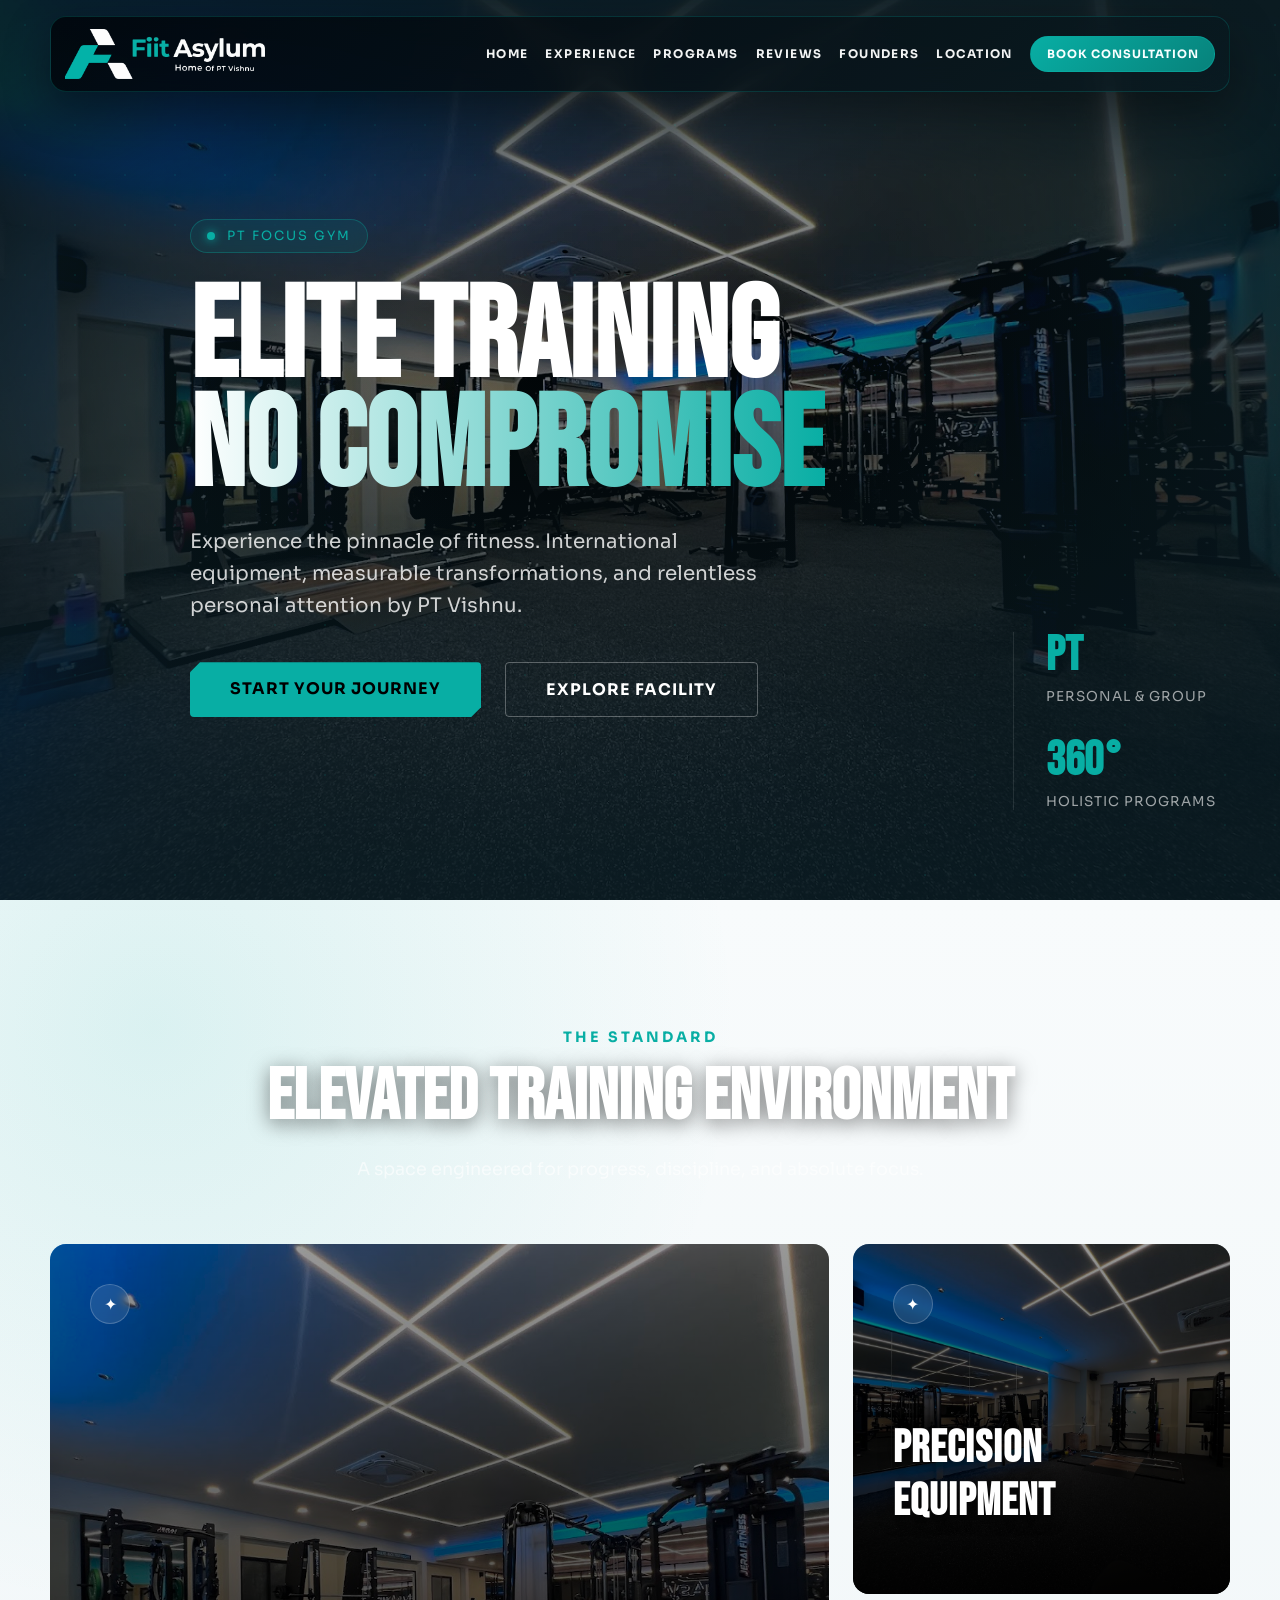
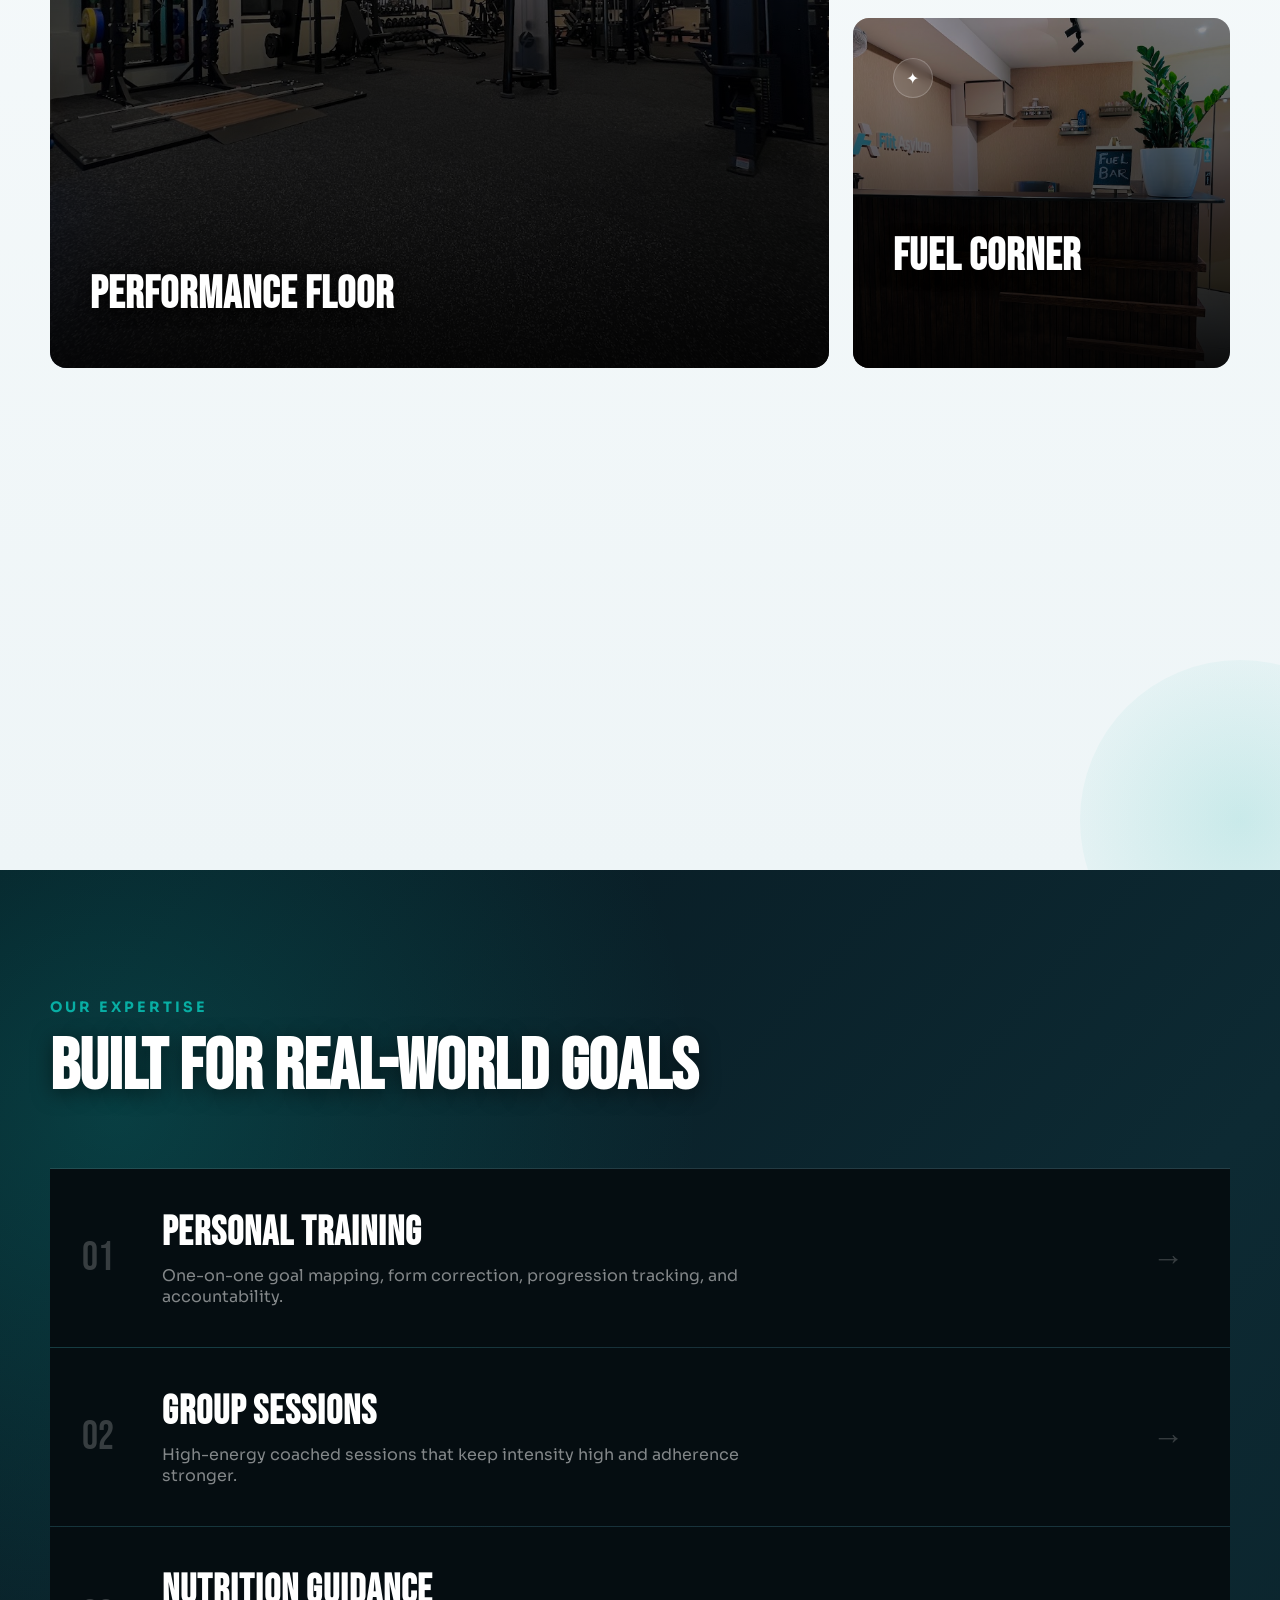
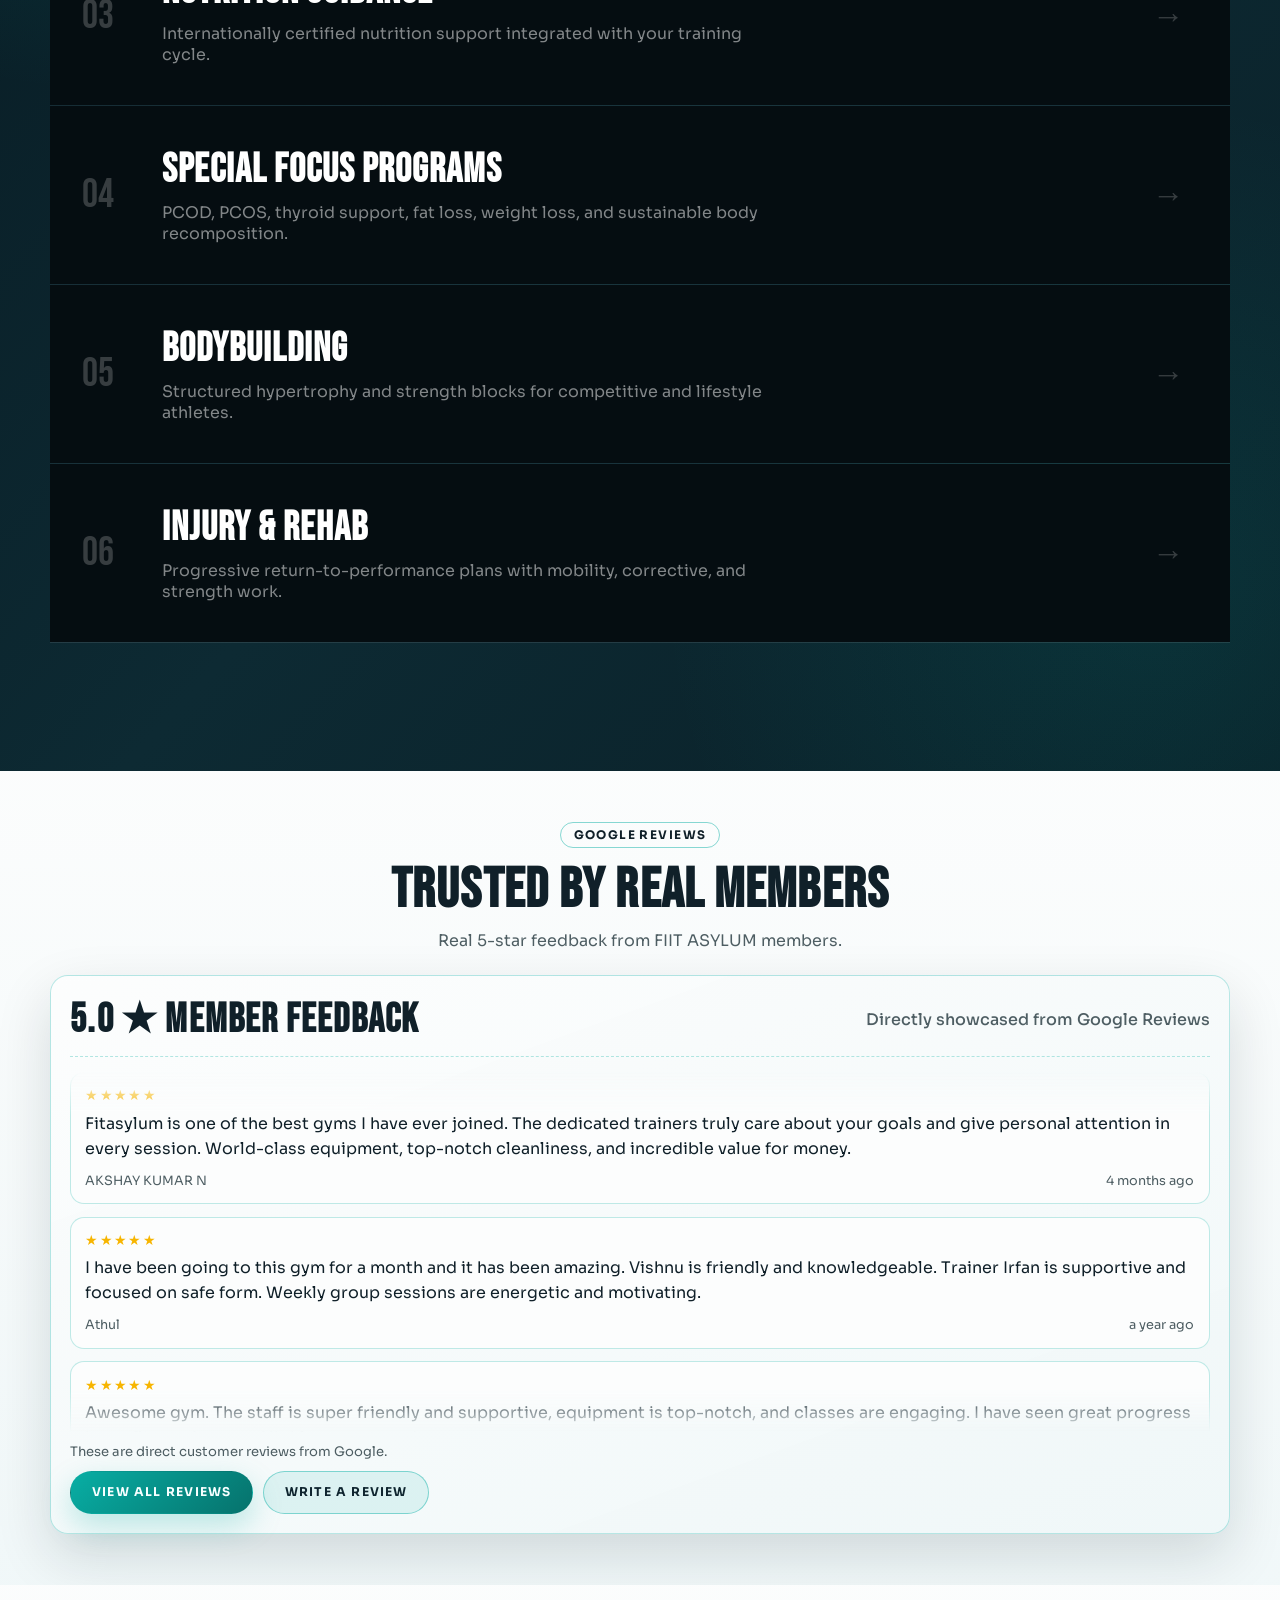
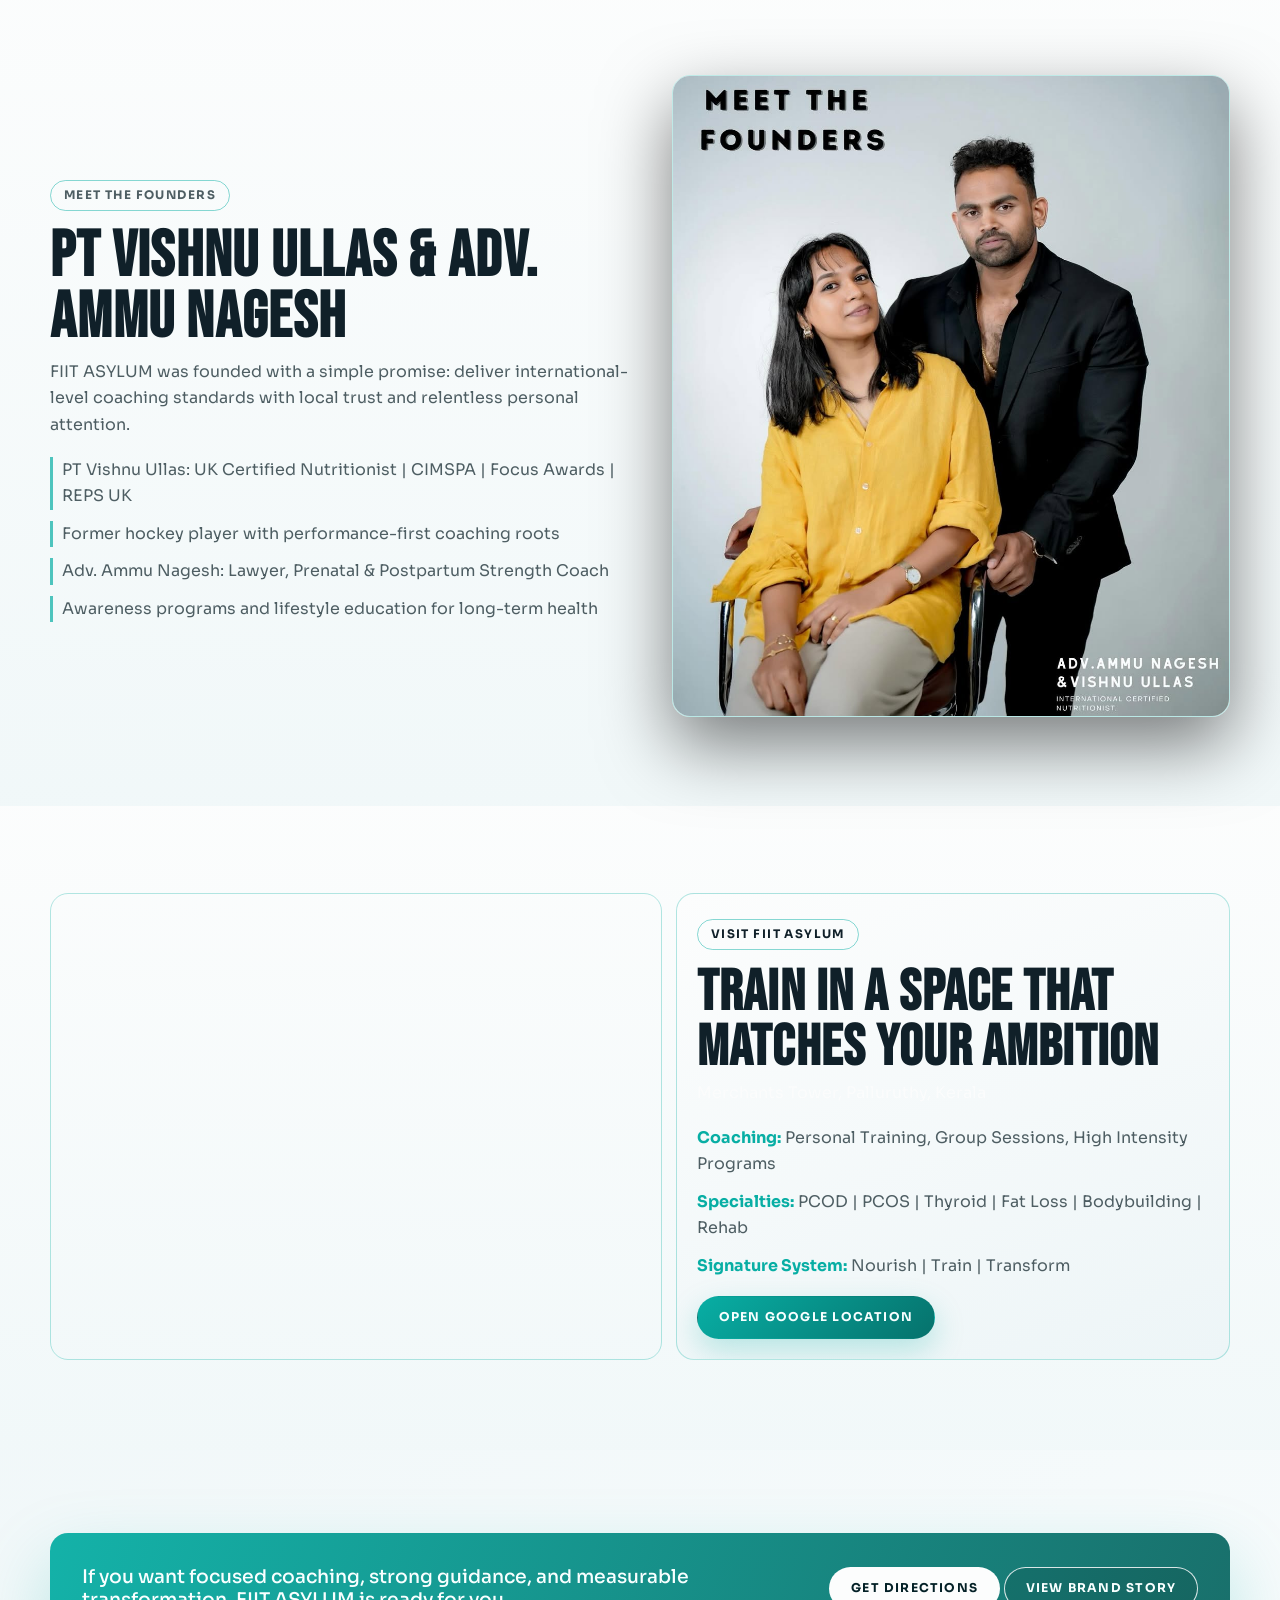
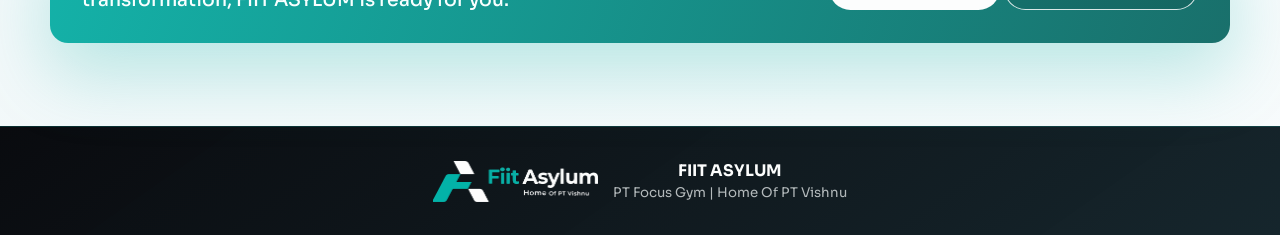
==== commit 06be5140: "Complete premium UI revamp for Hero, Experience, and Programs sections" ====
--- a/index.html
+++ b/index.html
@@ -8,7 +8,7 @@
   <link rel="preconnect" href="https://fonts.googleapis.com">
   <link rel="preconnect" href="https://fonts.gstatic.com" crossorigin>
   <link href="https://fonts.googleapis.com/css2?family=Bebas+Neue&family=Sora:wght@300;400;500;600;700;800&display=swap" rel="stylesheet">
-  <link rel="stylesheet" href="style.css">
+  <link rel="stylesheet" href="style.css?v=2">
 </head>
 <body>
   <header class="site-header" id="header">
@@ -35,108 +35,156 @@
   </header>
 
   <main>
-    <section class="hero" id="home">
-      <div class="hero-bg" aria-hidden="true">
-        <img src="assets/fiit-gym-1.jpg" alt="FIIT ASYLUM premium training floor">
-      </div>
-      <div class="hero-overlay" aria-hidden="true"></div>
-
-      <div class="container hero-shell">
-        <div class="hero-content reveal">
-          <p class="hero-kicker">PT Focus Gym | Home Of PT Vishnu</p>
-          <h1>Train With Precision <span>At FIIT ASYLUM</span></h1>
-          <p class="hero-lead">
-            Premium coaching. International equipment. Measurable transformation. Built for people who want elite guidance without compromise.
-          </p>
-          <div class="hero-actions">
-            <a class="btn btn-solid" href="#contact" data-magnetic>Start Consultation</a>
-            <a class="btn btn-outline" href="#experience" data-magnetic>Tour Facilities</a>
-          </div>
-        </div>
-        <div class="hero-metrics reveal">
-          <article>
-            <h3>PT</h3>
-            <p>Personal Training, Group Sessions, and High Intensity Programs</p>
+    <section class="premium-hero" id="home">
+      <div class="hero-media-bg">
+        <img src="assets/fiit-gym-1.jpg" alt="FIIT ASYLUM Background">
+        <div class="media-vignette"></div>
+        <div class="premium-particles"></div>
+      </div>
+      
+      <div class="container hero-content-premium">
+        <div class="hero-badge-premium reveal">
+          <span class="pulsing-dot"></span> PT FOCUS GYM
+        </div>
+        <h1 class="hero-title-premium reveal delay-1">
+          ELITE TRAINING<br>
+          <span class="text-accent-premium">NO COMPROMISE</span>
+        </h1>
+        <p class="hero-desc-premium reveal delay-2">
+          Experience the pinnacle of fitness. International equipment, measurable transformations, and relentless personal attention by PT Vishnu.
+        </p>
+        
+        <div class="hero-actions-premium reveal delay-3">
+          <a class="btn-premium-solid" href="#contact">Start Your Journey</a>
+          <a class="btn-premium-outline" href="#experience">Explore Facility</a>
+        </div>
+      </div>
+      
+      <div class="hero-stats-premium reveal delay-4">
+        <div class="stat-box">
+          <h4 class="stat-val">PT</h4>
+          <p class="stat-label">Personal & Group</p>
+        </div>
+        <div class="stat-box">
+          <h4 class="stat-val">360°</h4>
+          <p class="stat-label">Holistic Programs</p>
+        </div>
+      </div>
+    </section>
+
+    <section class="premium-experience" id="experience">
+      <div class="container">
+        <div class="premium-section-header text-center reveal">
+          <h6 class="premium-eyebrow">The Standard</h6>
+          <h2 class="premium-heading">Elevated Training Environment</h2>
+          <p class="premium-subheading">A space engineered for progress, discipline, and absolute focus.</p>
+        </div>
+
+        <div class="premium-bento-grid">
+          <article class="bento-card bento-large reveal lift-card" style="--bg-image: url('assets/fiit-gym-1.jpg')">
+            <div class="bento-overlay">
+              <div class="bento-icon">✦</div>
+              <div class="bento-text">
+                <h3>Performance Floor</h3>
+                <p>Power racks, free-weight systems, and an open floor built for strong programming.</p>
+              </div>
+            </div>
           </article>
-          <article>
-            <h3>360</h3>
-            <p>Specialized programs for PCOD, PCOS, Thyroid, Rehab, and Bodybuilding</p>
+          
+          <article class="bento-card reveal lift-card" style="--bg-image: url('assets/fiit-gym-2.jpg')">
+            <div class="bento-overlay">
+              <div class="bento-icon">✦</div>
+              <div class="bento-text">
+                <h3>Precision Equipment</h3>
+                <p>Hammer Strength and Life Fitness equipment aligned to safe progression.</p>
+              </div>
+            </div>
           </article>
-        </div>
-      </div>
-    </section>
-
-    <section class="section" id="experience">
+          
+          <article class="bento-card reveal lift-card" style="--bg-image: url('assets/fiit-gym-3.jpg')">
+            <div class="bento-overlay">
+              <div class="bento-icon">✦</div>
+              <div class="bento-text">
+                <h3>Fuel Corner</h3>
+                <p>Cafeteria support for performance-friendly routines and better consistency.</p>
+              </div>
+            </div>
+          </article>
+
+          <article class="bento-card bento-wide reveal lift-card" style="--bg-image: url('assets/fiit-gym-5.jpg')">
+            <div class="bento-overlay">
+              <div class="bento-icon">✦</div>
+              <div class="bento-text">
+                <h3>Discipline Culture</h3>
+                <p>Structured floor discipline and coaching clarity to keep progress measurable.</p>
+              </div>
+            </div>
+          </article>
+        </div>
+      </div>
+    </section>
+
+    <section class="premium-programs" id="programs">
       <div class="container">
-        <div class="section-head reveal">
-          <p class="eyebrow">Elevated Environment</p>
-          <h2>International Standard Training Atmosphere</h2>
-          <p>
-            Every zone is built for intent: strength progression, movement quality, guided conditioning, and focused recovery in a premium, clean, high-energy setting.
-          </p>
-        </div>
-
-        <div class="showcase-grid">
-          <article class="showcase-card reveal lift-card large" style="--card-img:url('assets/fiit-gym-1.jpg')">
-            <div>
-              <h3>Performance Floor</h3>
-              <p>Power racks, free-weight systems, and an open floor built for strong programming.</p>
-            </div>
-          </article>
-          <article class="showcase-card reveal lift-card" style="--card-img:url('assets/fiit-gym-2.jpg')">
-            <div>
-              <h3>Precision Equipment</h3>
-              <p>Hammer Strength and Life Fitness equipment aligned to safe progression.</p>
-            </div>
-          </article>
-          <article class="showcase-card reveal lift-card" style="--card-img:url('assets/fiit-gym-3.jpg')">
-            <div>
-              <h3>Fuel Corner</h3>
-              <p>Cafeteria support for performance-friendly routines and better consistency.</p>
-            </div>
-          </article>
-          <article class="showcase-card reveal lift-card" style="--card-img:url('assets/fiit-gym-5.jpg')">
-            <div>
-              <h3>Discipline Culture</h3>
-              <p>Structured floor discipline and coaching clarity to keep progress measurable.</p>
-            </div>
-          </article>
-        </div>
-      </div>
-    </section>
-
-    <section class="section dark" id="programs">
-      <div class="container">
-        <div class="section-head reveal">
-          <p class="eyebrow">Programs</p>
-          <h2>Built For Real-World Goals</h2>
-        </div>
-
-        <div class="program-grid">
-          <article class="program-card reveal lift-card">
-            <h3>Personal Training</h3>
-            <p>One-on-one goal mapping, form correction, progression tracking, and accountability.</p>
-          </article>
-          <article class="program-card reveal lift-card">
-            <h3>Group Sessions</h3>
-            <p>High-energy coached sessions that keep intensity high and adherence stronger.</p>
-          </article>
-          <article class="program-card reveal lift-card">
-            <h3>Nutrition Guidance</h3>
-            <p>Internationally certified nutrition support integrated with your training cycle.</p>
-          </article>
-          <article class="program-card reveal lift-card">
-            <h3>Special Focus Programs</h3>
-            <p>PCOD, PCOS, thyroid support, fat loss, weight loss, and sustainable body recomposition.</p>
-          </article>
-          <article class="program-card reveal lift-card">
-            <h3>Bodybuilding</h3>
-            <p>Structured hypertrophy and strength blocks for competitive and lifestyle athletes.</p>
-          </article>
-          <article class="program-card reveal lift-card">
-            <h3>Injury & Rehab</h3>
-            <p>Progressive return-to-performance plans with mobility, corrective, and strength work.</p>
-          </article>
+        <div class="premium-section-header reveal">
+          <h6 class="premium-eyebrow">Our Expertise</h6>
+          <h2 class="premium-heading">Built For Real-World Goals</h2>
+        </div>
+
+        <div class="premium-program-list">
+          <div class="program-row reveal lift-card">
+            <div class="program-number">01</div>
+            <div class="program-details">
+              <h3>Personal Training</h3>
+              <p>One-on-one goal mapping, form correction, progression tracking, and accountability.</p>
+            </div>
+            <div class="program-arrow">→</div>
+          </div>
+
+          <div class="program-row reveal lift-card">
+            <div class="program-number">02</div>
+            <div class="program-details">
+              <h3>Group Sessions</h3>
+              <p>High-energy coached sessions that keep intensity high and adherence stronger.</p>
+            </div>
+            <div class="program-arrow">→</div>
+          </div>
+
+          <div class="program-row reveal lift-card">
+            <div class="program-number">03</div>
+            <div class="program-details">
+              <h3>Nutrition Guidance</h3>
+              <p>Internationally certified nutrition support integrated with your training cycle.</p>
+            </div>
+            <div class="program-arrow">→</div>
+          </div>
+
+          <div class="program-row reveal lift-card">
+            <div class="program-number">04</div>
+            <div class="program-details">
+              <h3>Special Focus Programs</h3>
+              <p>PCOD, PCOS, thyroid support, fat loss, weight loss, and sustainable body recomposition.</p>
+            </div>
+            <div class="program-arrow">→</div>
+          </div>
+
+          <div class="program-row reveal lift-card">
+            <div class="program-number">05</div>
+            <div class="program-details">
+              <h3>Bodybuilding</h3>
+              <p>Structured hypertrophy and strength blocks for competitive and lifestyle athletes.</p>
+            </div>
+            <div class="program-arrow">→</div>
+          </div>
+
+          <div class="program-row reveal lift-card">
+            <div class="program-number">06</div>
+            <div class="program-details">
+              <h3>Injury & Rehab</h3>
+              <p>Progressive return-to-performance plans with mobility, corrective, and strength work.</p>
+            </div>
+            <div class="program-arrow">→</div>
+          </div>
         </div>
       </div>
     </section>
--- a/style.css
+++ b/style.css
@@ -257,16 +257,49 @@
   filter: blur(12px);
 }
 
+/* Animated Particles for Hero */
+.hero-particles {
+  position: absolute;
+  inset: 0;
+  pointer-events: none;
+  z-index: 1;
+  overflow: hidden;
+}
+
+.particle {
+  position: absolute;
+  width: 300px;
+  height: 300px;
+  background: radial-gradient(circle, rgba(8, 174, 164, 0.3) 0%, transparent 70%);
+  border-radius: 50%;
+  filter: blur(60px);
+  animation: float-particle 20s infinite alternate ease-in-out;
+}
+
+.p1 { top: 10%; left: 15%; animation-duration: 25s; }
+.p2 { top: 50%; right: 10%; animation-duration: 30s; animation-delay: -5s; }
+.p3 { bottom: 10%; left: 35%; animation-duration: 28s; background: radial-gradient(circle, rgba(255, 255, 255, 0.05) 0%, transparent 70%); }
+
+@keyframes float-particle {
+  0% { transform: translate(0, 0) scale(1); }
+  50% { transform: translate(40px, -40px) scale(1.1); }
+  100% { transform: translate(-20px, 30px) scale(0.9); }
+}
+
 .hero-kicker {
   display: inline-block;
-  padding: 0.35rem 0.78rem;
+  padding: 0.45rem 1rem;
   border: 1px solid rgba(8, 174, 164, 0.55);
   border-radius: 999px;
   font-size: 0.74rem;
   text-transform: uppercase;
   letter-spacing: 0.12em;
   font-weight: 700;
-  color: rgba(252, 253, 253, 0.96);
+  color: var(--text);
+  background: rgba(8, 174, 164, 0.1);
+  backdrop-filter: blur(8px);
+  -webkit-backdrop-filter: blur(8px);
+  box-shadow: 0 4px 15px rgba(8, 174, 164, 0.2);
 }
 
 .hero-content h1 {
@@ -274,7 +307,10 @@
   margin: 0.82rem 0 0.5rem;
   line-height: 0.9;
   letter-spacing: 0.015em;
-  text-shadow: 0 20px 48px rgba(0, 0, 0, 0.62);
+  background: linear-gradient(135deg, #ffffff 30%, #4ae5dc 100%);
+  -webkit-background-clip: text;
+  -webkit-text-fill-color: transparent;
+  filter: drop-shadow(0 10px 20px rgba(8, 174, 164, 0.3));
 }
 
 .hero-content h1 span {
@@ -440,36 +476,60 @@
 }
 
 #experience .showcase-grid {
-  gap: 1rem;
+  gap: 1.5rem;
 }
 
 #experience .showcase-card {
-  border-radius: 18px;
-  border-color: rgba(8, 174, 164, 0.4);
-  min-height: 290px;
-  transition: transform 0.28s ease, box-shadow 0.28s ease, border-color 0.28s ease;
+  border-radius: 24px;
+  border: 1px solid rgba(255, 255, 255, 0.1);
+  min-height: 320px;
+  transition: all 0.5s cubic-bezier(0.16, 1, 0.3, 1);
+  position: relative;
+  overflow: visible; /* to allow glow */
 }
 
 #experience .showcase-card.large {
-  min-height: 470px;
-}
-
+  min-height: 480px;
+}
+
+/* Base image background using ::before */
 #experience .showcase-card::before {
   content: "";
   position: absolute;
   inset: 0;
-  background: linear-gradient(180deg, rgba(0, 1, 5, 0.12) 20%, rgba(0, 1, 5, 0.82) 100%);
+  border-radius: 24px;
+  background:
+    linear-gradient(180deg, rgba(9, 26, 33, 0.2) 0%, rgba(9, 26, 33, 0.95) 100%),
+    var(--card-img) center/cover no-repeat;
+  z-index: 1;
+  overflow: hidden;
+  transition: filter 0.5s ease;
+  filter: grayscale(40%) brightness(0.8);
+}
+
+/* Glowing border effect using ::after */
+#experience .showcase-card::after {
+  content: '';
+  position: absolute;
+  inset: -2px;
+  background: linear-gradient(135deg, var(--accent) 0%, transparent 50%, #00f0ff 100%);
+  border-radius: 26px;
+  z-index: 0;
+  opacity: 0;
+  transition: opacity 0.5s ease;
 }
 
 #experience .showcase-card div {
   position: relative;
-  z-index: 1;
+  z-index: 2;
   width: 100%;
-  padding: 1.1rem;
+  padding: 1.5rem;
+  transition: transform 0.4s ease;
 }
 
 #experience .showcase-card h3 {
   font-size: clamp(1.5rem, 2.6vw, 2.2rem);
+  text-shadow: 0 4px 15px rgba(0,0,0,0.5);
 }
 
 #experience .showcase-card p {
@@ -477,23 +537,29 @@
 }
 
 #experience .showcase-card:hover {
-  transform: translateY(-4px);
-  box-shadow: 0 22px 50px rgba(5, 28, 36, 0.26);
-  border-color: rgba(8, 174, 164, 0.62);
+  transform: translateY(-12px) scale(1.02);
+  border-color: transparent;
+  box-shadow: 0 30px 60px rgba(8, 174, 164, 0.2), 0 0 20px rgba(8, 174, 164, 0.1);
+}
+
+#experience .showcase-card:hover::before {
+  filter: grayscale(0%) brightness(1.1);
+}
+
+#experience .showcase-card:hover::after {
+  opacity: 1;
+}
+
+#experience .showcase-card:hover div {
+  transform: translateY(-10px);
 }
 
 .showcase-card {
   min-height: 260px;
-  border-radius: var(--radius);
-  overflow: hidden;
+  border-radius: 24px;
   position: relative;
-  border: 1px solid rgba(8, 174, 164, 0.26);
   display: flex;
   align-items: flex-end;
-  background:
-    linear-gradient(180deg, rgba(0, 1, 5, 0.15), rgba(0, 1, 5, 0.84)),
-    var(--card-img) center/cover no-repeat;
-  box-shadow: var(--shadow-lg);
 }
 
 .showcase-card.large {
@@ -575,25 +641,28 @@
 #programs .program-card {
   position: relative;
   overflow: hidden;
-  padding: 1.2rem 1rem 1.05rem;
-  border-radius: 16px;
-  border: 1px solid rgba(8, 174, 164, 0.38);
-  background: linear-gradient(160deg, rgba(252, 253, 253, 0.12), rgba(8, 174, 164, 0.15));
+  padding: 2rem 1.5rem;
+  border-radius: 20px;
+  border: 1px solid rgba(8, 174, 164, 0.2);
+  background: linear-gradient(145deg, rgba(13, 38, 48, 0.6), rgba(9, 26, 33, 0.8));
+  backdrop-filter: blur(16px);
+  -webkit-backdrop-filter: blur(16px);
   box-shadow: 0 16px 34px rgba(0, 0, 0, 0.3);
-  transition: transform 0.24s ease, border-color 0.24s ease, box-shadow 0.24s ease;
+  transition: all 0.4s cubic-bezier(0.16, 1, 0.3, 1);
 }
 
 #programs .program-card::before {
   counter-increment: program;
   content: "0" counter(program);
   position: absolute;
-  top: 0.78rem;
-  right: 0.88rem;
+  top: 1rem;
+  right: 1rem;
   font-family: var(--font-display);
-  font-size: 1.55rem;
+  font-size: 2.2rem;
   line-height: 1;
-  color: rgba(8, 174, 164, 0.48);
+  color: rgba(8, 174, 164, 0.15);
   letter-spacing: 0.04em;
+  transition: color 0.4s ease, transform 0.4s ease;
 }
 
 #programs .program-card::after {
@@ -602,23 +671,48 @@
   top: 0;
   left: 0;
   width: 100%;
-  height: 3px;
-  background: linear-gradient(90deg, rgba(8, 174, 164, 1), rgba(8, 174, 164, 0.2));
+  height: 4px;
+  background: linear-gradient(90deg, var(--accent), transparent);
+  opacity: 0.5;
+  transition: opacity 0.4s ease, height 0.4s ease, box-shadow 0.4s ease;
 }
 
 #programs .program-card h3 {
-  max-width: 80%;
+  max-width: 85%;
   font-size: clamp(1.45rem, 2.2vw, 2rem);
+  margin-bottom: 0.5rem;
+  transition: transform 0.4s ease;
 }
 
 #programs .program-card p {
-  color: rgba(252, 253, 253, 0.92);
+  color: rgba(252, 253, 253, 0.7);
+  transition: color 0.4s ease;
 }
 
 #programs .program-card:hover {
-  transform: translateY(-5px);
-  border-color: rgba(8, 174, 164, 0.62);
-  box-shadow: 0 20px 40px rgba(0, 0, 0, 0.36);
+  transform: translateY(-8px);
+  background: linear-gradient(145deg, rgba(18, 50, 64, 0.8), rgba(12, 34, 44, 0.95));
+  border-color: rgba(8, 174, 164, 0.6);
+  box-shadow: 0 20px 40px rgba(8, 174, 164, 0.2), inset 0 0 20px rgba(8, 174, 164, 0.05);
+}
+
+#programs .program-card:hover::before {
+  color: rgba(8, 174, 164, 0.8);
+  transform: scale(1.2);
+}
+
+#programs .program-card:hover::after {
+  opacity: 1;
+  height: 6px;
+  box-shadow: 0 0 15px var(--accent);
+}
+
+#programs .program-card:hover h3 {
+  transform: translateX(5px);
+}
+
+#programs .program-card:hover p {
+  color: rgba(252, 253, 253, 0.95);
 }
 
 .reviews-live {
@@ -1098,3 +1192,441 @@
     scroll-behavior: auto;
   }
 }
+
+/* =========================================
+   PREMIUM REVAMP STYLES (HERO, EXP, PROG)
+   ========================================= */
+/* HERO */
+.premium-hero {
+  position: relative;
+  min-height: 100vh;
+  display: flex;
+  align-items: center;
+  padding-top: 100px;
+  overflow: hidden;
+  background: var(--bg-deep);
+}
+
+.hero-media-bg {
+  position: absolute;
+  inset: 0;
+  z-index: 0;
+}
+
+.hero-media-bg img {
+  width: 100%;
+  height: 100%;
+  object-fit: cover;
+  filter: brightness(0.6) contrast(1.2);
+}
+
+.media-vignette {
+  position: absolute;
+  inset: 0;
+  background: radial-gradient(circle at center, transparent 20%, var(--bg-deep) 100%), linear-gradient(180deg, var(--bg-deep) 0%, transparent 20%, var(--bg-deep) 100%);
+  opacity: 0.9;
+}
+
+.premium-particles {
+  position: absolute;
+  inset: 0;
+  background-image: radial-gradient(var(--accent) 1px, transparent 1px);
+  background-size: 50px 50px;
+  opacity: 0.1;
+  animation: moveParticles 20s linear infinite;
+}
+
+@keyframes moveParticles {
+  0% { transform: translateY(0); }
+  100% { transform: translateY(50px); }
+}
+
+.hero-content-premium {
+  position: relative;
+  z-index: 2;
+  max-width: 900px;
+  padding-bottom: 4rem;
+}
+
+.hero-badge-premium {
+  display: inline-flex;
+  align-items: center;
+  gap: 12px;
+  padding: 8px 16px;
+  background: rgba(8, 174, 164, 0.1);
+  border: 1px solid rgba(8, 174, 164, 0.3);
+  border-radius: 50px;
+  font-family: var(--font-body);
+  font-size: 0.8rem;
+  letter-spacing: 2px;
+  color: var(--accent);
+  backdrop-filter: blur(10px);
+  margin-bottom: 2rem;
+}
+
+.pulsing-dot {
+  width: 8px;
+  height: 8px;
+  background: var(--accent);
+  border-radius: 50%;
+  box-shadow: 0 0 10px var(--accent);
+  animation: pulse 2s infinite;
+}
+
+@keyframes pulse {
+  0% { box-shadow: 0 0 0 0 rgba(8, 174, 164, 0.7); }
+  70% { box-shadow: 0 0 0 10px rgba(8, 174, 164, 0); }
+  100% { box-shadow: 0 0 0 0 rgba(8, 174, 164, 0); }
+}
+
+.hero-title-premium {
+  font-family: var(--font-display);
+  font-size: clamp(4rem, 10vw, 8rem);
+  line-height: 0.85;
+  color: #fff;
+  margin-bottom: 1.5rem;
+  text-transform: uppercase;
+}
+
+.text-accent-premium {
+  background: linear-gradient(to right, #fff, var(--accent));
+  -webkit-background-clip: text;
+  -webkit-text-fill-color: transparent;
+}
+
+.hero-desc-premium {
+  font-size: clamp(1rem, 2vw, 1.25rem);
+  color: rgba(255, 255, 255, 0.8);
+  max-width: 600px;
+  line-height: 1.6;
+  margin-bottom: 2.5rem;
+}
+
+.hero-actions-premium {
+  display: flex;
+  gap: 1.5rem;
+  flex-wrap: wrap;
+}
+
+.btn-premium-solid {
+  padding: 1rem 2.5rem;
+  background: var(--accent);
+  color: #000;
+  font-weight: 700;
+  font-size: 1rem;
+  border-radius: 4px;
+  text-transform: uppercase;
+  letter-spacing: 1px;
+  transition: all 0.3s ease;
+  clip-path: polygon(10px 0, 100% 0, 100% calc(100% - 10px), calc(100% - 10px) 100%, 0 100%, 0 10px);
+}
+
+.btn-premium-solid:hover {
+  background: #fff;
+  transform: translateY(-3px);
+  box-shadow: 0 10px 20px rgba(8, 174, 164, 0.4);
+}
+
+.btn-premium-outline {
+  padding: 1rem 2.5rem;
+  background: transparent;
+  color: #fff;
+  font-weight: 700;
+  font-size: 1rem;
+  border: 1px solid rgba(255, 255, 255, 0.3);
+  border-radius: 4px;
+  text-transform: uppercase;
+  letter-spacing: 1px;
+  transition: all 0.3s ease;
+}
+
+.btn-premium-outline:hover {
+  border-color: var(--accent);
+  color: var(--accent);
+}
+
+.hero-stats-premium {
+  position: absolute;
+  right: 5%;
+  bottom: 10%;
+  z-index: 2;
+  display: flex;
+  flex-direction: column;
+  gap: 2rem;
+  border-left: 1px solid rgba(255,255,255,0.1);
+  padding-left: 2rem;
+}
+
+.stat-box .stat-val {
+  font-family: var(--font-display);
+  font-size: 3rem;
+  color: var(--accent);
+  line-height: 1;
+  margin-bottom: 0.5rem;
+}
+
+.stat-box .stat-label {
+  font-size: 0.85rem;
+  color: rgba(255,255,255,0.6);
+  text-transform: uppercase;
+  letter-spacing: 1px;
+}
+
+@media (max-width: 768px) {
+  .hero-stats-premium {
+    position: relative;
+    right: 0;
+    bottom: 0;
+    flex-direction: row;
+    border-left: none;
+    border-top: 1px solid rgba(255,255,255,0.1);
+    padding-left: 0;
+    padding-top: 2rem;
+    margin-top: 3rem;
+    margin-left: 2rem;
+  }
+}
+
+/* EXPERIENCE SECTION */
+.premium-experience {
+  padding: 8rem 0;
+  background: var(--bg-deep);
+  position: relative;
+}
+
+.premium-section-header {
+  margin-bottom: 4rem;
+}
+
+.premium-section-header.text-center {
+  text-align: center;
+}
+
+.premium-eyebrow {
+  font-size: 0.9rem;
+  color: var(--accent);
+  text-transform: uppercase;
+  letter-spacing: 3px;
+  margin-bottom: 1rem;
+}
+
+.premium-heading {
+  font-family: var(--font-display);
+  font-size: clamp(3rem, 6vw, 4.5rem);
+  font-weight: 800;
+  color: #fff;
+  line-height: 1;
+  margin-bottom: 1.5rem;
+  text-transform: uppercase;
+  text-shadow: 0 4px 20px rgba(0,0,0,0.5);
+}
+
+.premium-subheading {
+  color: rgba(255,255,255,0.6);
+  font-size: 1.1rem;
+  max-width: 600px;
+  margin: 0 auto;
+}
+
+.premium-bento-grid {
+  display: grid;
+  grid-template-columns: repeat(3, 1fr);
+  gap: 1.5rem;
+}
+
+.bento-card {
+  position: relative;
+  border-radius: 16px;
+  overflow: hidden;
+  min-height: 350px;
+  background-image: var(--bg-image);
+  background-size: cover;
+  background-position: center;
+}
+
+.bento-card::before {
+  content: '';
+  position: absolute;
+  inset: 0;
+  background: linear-gradient(to top, rgba(0, 0, 0, 0.95) 0%, rgba(0, 0, 0, 0.4) 100%);
+  transition: opacity 0.4s ease;
+}
+
+.bento-card:hover::before {
+  opacity: 0.95;
+  background: linear-gradient(to top, rgba(8, 174, 164, 0.9) 0%, rgba(0, 0, 0, 0.6) 100%);
+}
+
+.bento-card.bento-large {
+  grid-column: span 2;
+  grid-row: span 2;
+  min-height: 600px;
+}
+
+.bento-card.bento-wide {
+  grid-column: span 2;
+}
+
+.bento-overlay {
+  position: absolute;
+  inset: 0;
+  padding: 2.5rem;
+  display: flex;
+  flex-direction: column;
+  justify-content: space-between;
+  z-index: 1;
+}
+
+.bento-icon {
+  width: 40px;
+  height: 40px;
+  background: rgba(255,255,255,0.1);
+  backdrop-filter: blur(5px);
+  border: 1px solid rgba(255,255,255,0.2);
+  display: flex;
+  align-items: center;
+  justify-content: center;
+  border-radius: 50%;
+  color: #fff;
+  transition: transform 0.4s ease;
+}
+
+.bento-card:hover .bento-icon {
+  background: var(--accent);
+  border-color: var(--accent);
+  transform: scale(1.1);
+}
+
+.bento-text {
+  transform: translateY(20px);
+  transition: transform 0.4s ease;
+}
+
+.bento-card:hover .bento-text {
+  transform: translateY(0);
+}
+
+.bento-text h3 {
+  font-family: var(--font-display);
+  font-size: 2.8rem;
+  font-weight: 800;
+  text-shadow: 0 4px 15px rgba(0,0,0,0.8);
+  color: #fff;
+  margin-bottom: 0.5rem;
+  letter-spacing: 1px;
+}
+
+.bento-text p {
+  color: rgba(255,255,255,0.8);
+  font-size: 0.95rem;
+  opacity: 0;
+  transition: opacity 0.4s ease 0.1s;
+}
+
+.bento-card:hover .bento-text p {
+  opacity: 1;
+}
+
+@media (max-width: 992px) {
+  .premium-bento-grid {
+    grid-template-columns: repeat(2, 1fr);
+  }
+  .bento-card.bento-large {
+    grid-column: span 2;
+    grid-row: span 1;
+    min-height: 400px;
+  }
+}
+@media (max-width: 768px) {
+  .premium-bento-grid {
+    grid-template-columns: 1fr;
+  }
+  .bento-card, .bento-card.bento-large, .bento-card.bento-wide {
+    grid-column: span 1;
+  }
+}
+
+/* PROGRAMS SECTION */
+.premium-programs {
+  padding: 8rem 0;
+  background: #050d11;
+}
+
+.premium-program-list {
+  display: flex;
+  flex-direction: column;
+  gap: 1px;
+  background: rgba(255,255,255,0.05);
+  border-top: 1px solid rgba(255,255,255,0.05);
+  border-bottom: 1px solid rgba(255,255,255,0.05);
+}
+
+.program-row {
+  display: grid;
+  grid-template-columns: 80px 1fr 60px;
+  align-items: center;
+  padding: 2.5rem 2rem;
+  background: #050d11;
+  transition: all 0.4s ease;
+  cursor: pointer;
+}
+
+.program-row:hover {
+  background: rgba(8, 174, 164, 0.05);
+  transform: scale(1.02);
+  z-index: 1;
+  box-shadow: 0 20px 40px rgba(0,0,0,0.5);
+  border-radius: 8px;
+}
+
+.program-number {
+  font-family: var(--font-display);
+  font-size: 2.5rem;
+  color: rgba(255,255,255,0.2);
+  transition: color 0.4s ease;
+}
+
+.program-row:hover .program-number {
+  color: var(--accent);
+}
+
+.program-details h3 {
+  font-family: var(--font-display);
+  font-size: 2.5rem;
+  color: #fff;
+  letter-spacing: 1px;
+  margin-bottom: 0.5rem;
+}
+
+.program-details p {
+  color: rgba(255,255,255,0.5);
+  max-width: 600px;
+  transition: color 0.4s ease;
+}
+
+.program-row:hover .program-details p {
+  color: rgba(255,255,255,0.9);
+}
+
+.program-arrow {
+  font-size: 2rem;
+  color: rgba(255,255,255,0.2);
+  transition: all 0.4s ease;
+  justify-self: center;
+}
+
+.program-row:hover .program-arrow {
+  color: var(--accent);
+  transform: translateX(10px);
+}
+
+@media (max-width: 768px) {
+  .program-row {
+    grid-template-columns: 1fr;
+    gap: 1rem;
+    padding: 2rem;
+  }
+  .program-arrow {
+    display: none;
+  }
+}
